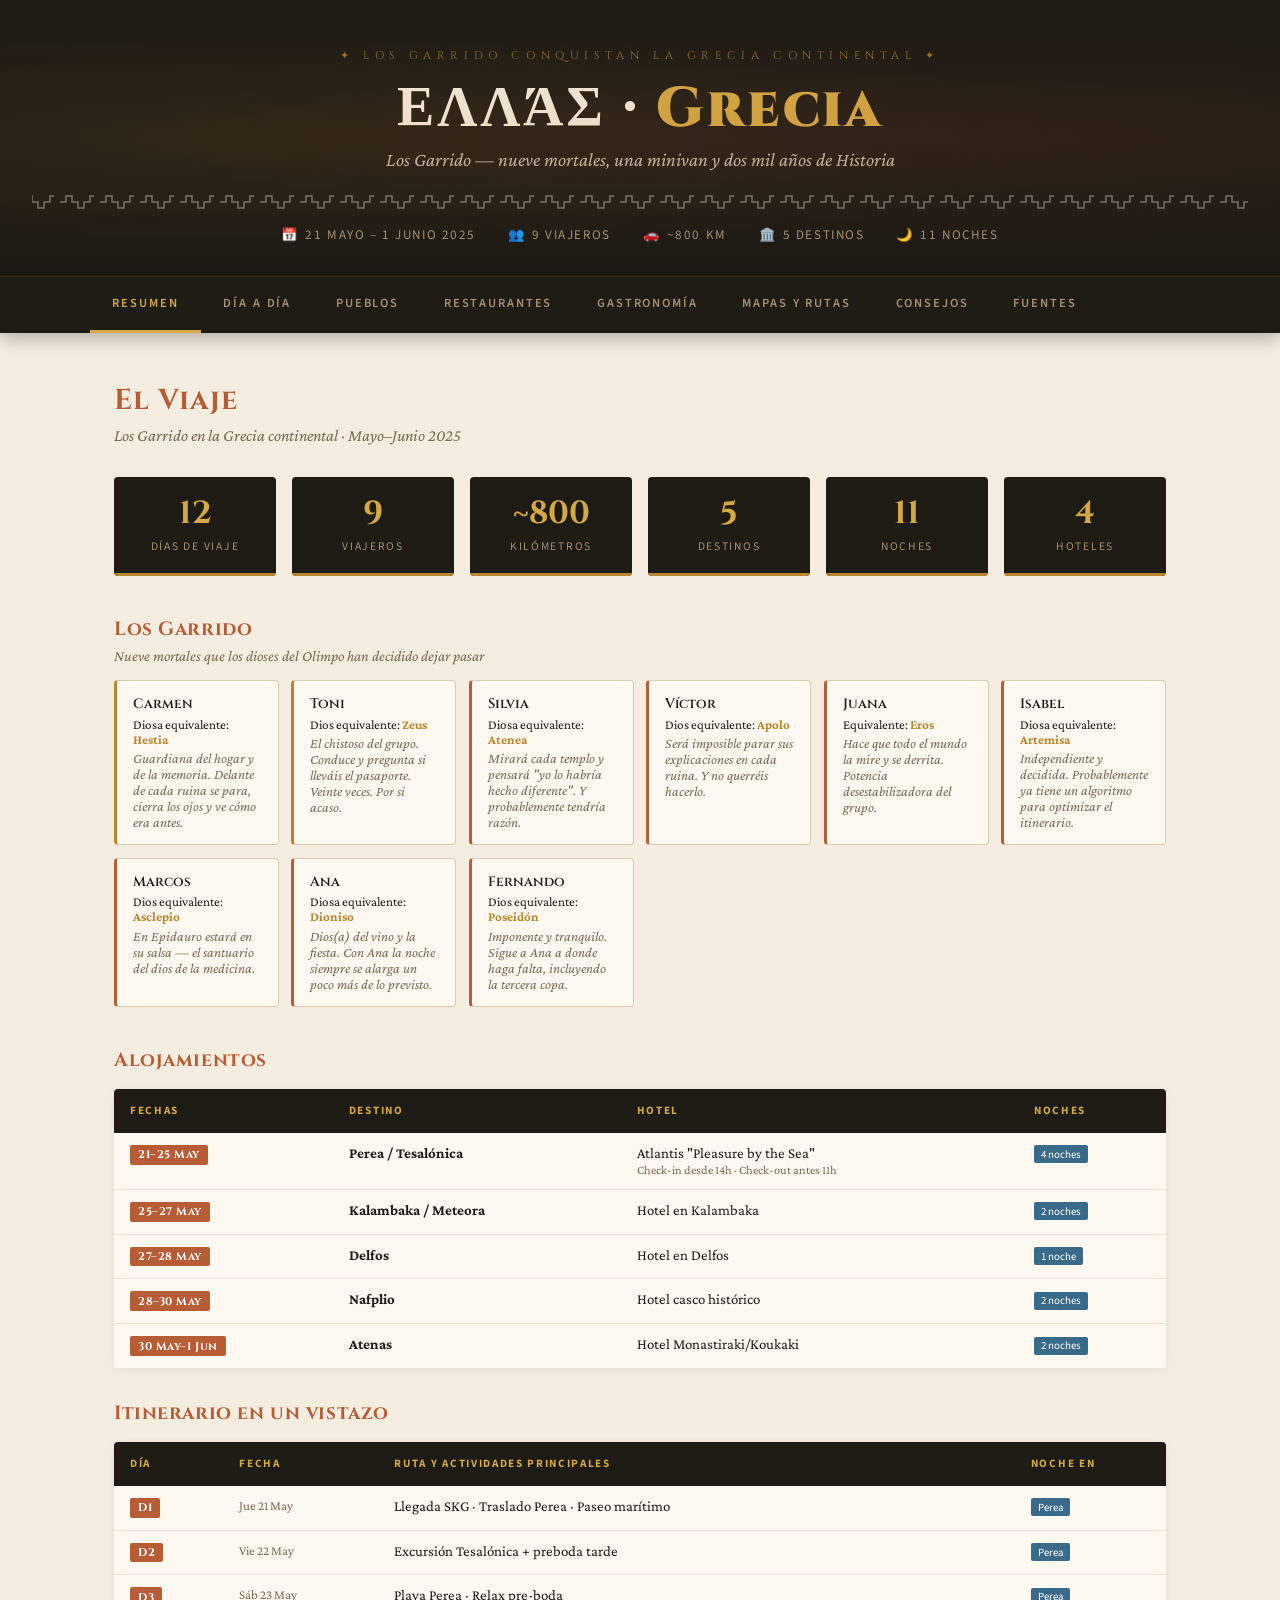
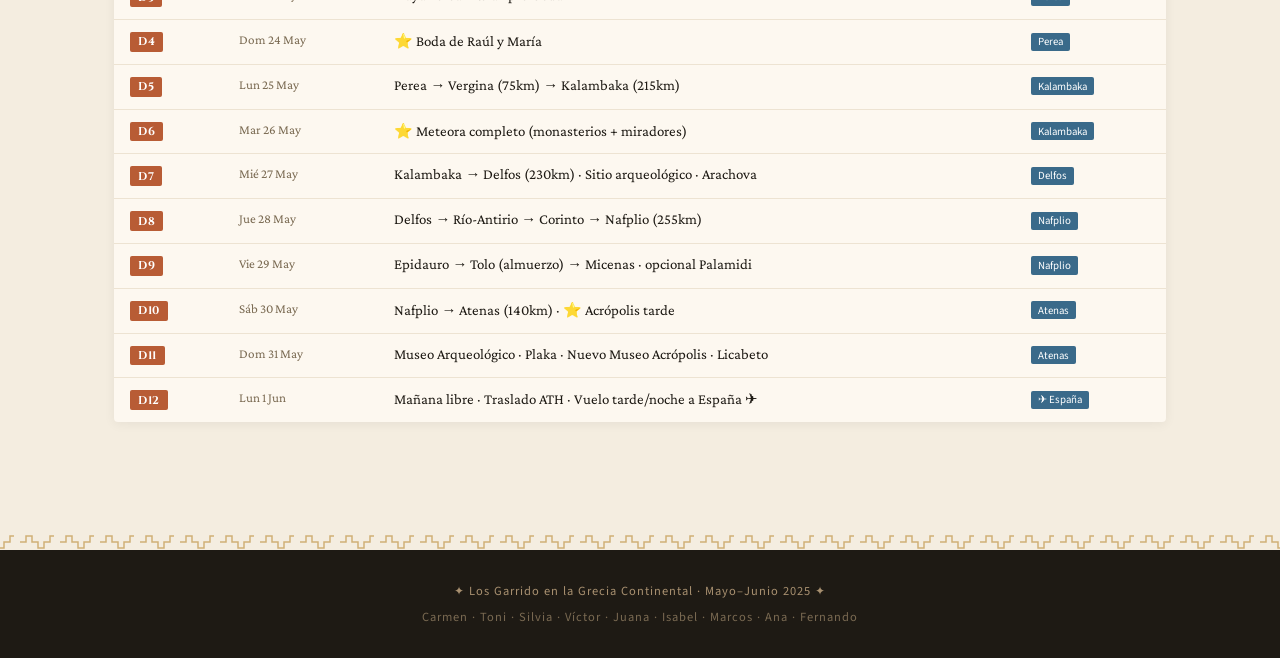
==== 2026GreciaGarris/index.html @ efad347a "Add files via upload" ====
<!DOCTYPE html>
<html lang="es">
<head>
<meta charset="UTF-8">
<meta name="viewport" content="width=device-width, initial-scale=1.0">
<title>Los Garrido en Grecia · Mayo–Junio 2025</title>
<link href="https://fonts.googleapis.com/css2?family=Cinzel:wght@400;600;700;900&family=Crimson+Pro:ital,wght@0,300;0,400;0,600;1,300;1,400&family=Source+Sans+3:wght@300;400;600&display=swap" rel="stylesheet">
<style>
:root{--ink:#1e1a14;--cream:#f4ede0;--cream2:#ede3d2;--parchment:#d9cab0;--terracotta:#b85c35;--terracotta2:#d4724a;--gold:#b8862e;--gold2:#d4a843;--stone:#7a6a52;--stone2:#a89070;--olive:#4a5e30;--olive2:#6a7e4a;--sky:#3a6a8a;--sky2:#5a8aaa;--white:#fdf8f0}
*,*::before,*::after{box-sizing:border-box;margin:0;padding:0}
html{scroll-behavior:smooth}
body{font-family:'Crimson Pro',Georgia,serif;background:var(--cream);color:var(--ink);min-height:100vh;overflow-x:hidden}
.meander{height:16px;background-image:url("data:image/svg+xml,%3Csvg xmlns='http://www.w3.org/2000/svg' width='40' height='16'%3E%3Cpath d='M0,8 h6 v-6 h6 v6 h6 v6 h6 v-6 h6 v-6 h4' fill='none' stroke='%23b8862e' stroke-width='1.5'/%3E%3C/svg%3E");background-repeat:repeat-x;background-position:center;opacity:.6}
.meander-dark{background-image:url("data:image/svg+xml,%3Csvg xmlns='http://www.w3.org/2000/svg' width='40' height='16'%3E%3Cpath d='M0,8 h6 v-6 h6 v6 h6 v6 h6 v-6 h6 v-6 h4' fill='none' stroke='%23f4ede0' stroke-width='1.5'/%3E%3C/svg%3E");opacity:.4}
header{background:var(--ink);color:var(--cream);text-align:center;padding:3rem 2rem 2rem;position:relative;overflow:hidden}
header::before{content:'';position:absolute;inset:0;background:radial-gradient(ellipse at 20% 50%,rgba(184,134,46,.12) 0%,transparent 60%),radial-gradient(ellipse at 80% 50%,rgba(184,92,53,.10) 0%,transparent 60%);pointer-events:none}
.header-ornament{font-family:'Cinzel',serif;font-size:.7rem;letter-spacing:.5em;color:var(--gold);opacity:.8;margin-bottom:1rem;text-transform:uppercase}
header h1{font-family:'Cinzel',serif;font-size:clamp(2rem,5vw,3.5rem);font-weight:900;letter-spacing:.05em;color:var(--cream);line-height:1.1;margin-bottom:.5rem}
header h1 span{color:var(--gold2)}
.header-sub{font-family:'Crimson Pro',serif;font-style:italic;font-size:1.2rem;color:var(--parchment);opacity:.85;margin-bottom:1.5rem}
.header-meta{display:flex;justify-content:center;gap:2rem;flex-wrap:wrap;font-family:'Source Sans 3',sans-serif;font-size:.82rem;letter-spacing:.12em;text-transform:uppercase;color:var(--stone2)}
.header-meta span{display:flex;align-items:center;gap:.4rem}
.header-meta i{color:var(--gold);font-style:normal}
nav{background:var(--ink);border-top:1px solid rgba(184,134,46,.2);position:sticky;top:0;z-index:100;box-shadow:0 4px 20px rgba(0,0,0,.3)}
.nav-inner{display:flex;overflow-x:auto;scrollbar-width:none;max-width:1100px;margin:0 auto}
.nav-inner::-webkit-scrollbar{display:none}
.tab-btn{background:none;border:none;color:var(--stone2);font-family:'Source Sans 3',sans-serif;font-size:.78rem;font-weight:600;letter-spacing:.15em;text-transform:uppercase;padding:1.1rem 1.4rem;cursor:pointer;white-space:nowrap;border-bottom:3px solid transparent;transition:all .25s}
.tab-btn:hover{color:var(--cream)}
.tab-btn.active{color:var(--gold2);border-bottom-color:var(--gold2)}
main{max-width:1100px;margin:0 auto;padding:2.5rem 1.5rem 4rem}
.tab-pane{display:none}
.tab-pane.active{display:block}
.section-title{font-family:'Cinzel',serif;font-size:1.8rem;font-weight:700;color:var(--terracotta);margin-bottom:.4rem;letter-spacing:.03em}
.section-subtitle{font-family:'Crimson Pro',serif;font-style:italic;color:var(--stone);font-size:1.05rem;margin-bottom:2rem}
.kpi-grid{display:grid;grid-template-columns:repeat(auto-fit,minmax(130px,1fr));gap:1rem;margin-bottom:2.5rem}
.kpi-card{background:var(--ink);color:var(--cream);border-radius:4px;padding:1.3rem 1rem;text-align:center;position:relative;overflow:hidden}
.kpi-card::after{content:'';position:absolute;bottom:0;left:0;right:0;height:3px;background:var(--gold)}
.kpi-num{font-family:'Cinzel',serif;font-size:2rem;font-weight:700;color:var(--gold2);display:block;line-height:1;margin-bottom:.4rem}
.kpi-label{font-family:'Source Sans 3',sans-serif;font-size:.72rem;letter-spacing:.15em;text-transform:uppercase;color:var(--stone2)}
.viajeros-grid{display:grid;grid-template-columns:repeat(auto-fill,minmax(150px,1fr));gap:.8rem;margin-bottom:2.5rem}
.viajero-card{background:var(--white);border:1px solid var(--parchment);border-radius:4px;padding:.9rem 1rem;border-left:3px solid var(--terracotta)}
.viajero-name{font-family:'Cinzel',serif;font-size:.85rem;font-weight:600;color:var(--ink);margin-bottom:.2rem}
.viajero-role{font-family:'Crimson Pro',serif;font-style:italic;font-size:.88rem;color:var(--stone)}
.itin-table{width:100%;border-collapse:collapse;font-size:.93rem;margin-bottom:2rem;background:var(--white);border-radius:4px;overflow:hidden;box-shadow:0 2px 12px rgba(0,0,0,.06)}
.itin-table th{background:var(--ink);color:var(--gold2);font-family:'Source Sans 3',sans-serif;font-size:.7rem;letter-spacing:.15em;text-transform:uppercase;padding:.9rem 1rem;text-align:left}
.itin-table td{padding:.75rem 1rem;border-bottom:1px solid var(--cream2);vertical-align:top}
.itin-table tr:last-child td{border-bottom:none}
.itin-table tr:hover td{background:var(--cream)}
.day-badge{display:inline-block;background:var(--terracotta);color:white;font-family:'Cinzel',serif;font-size:.7rem;font-weight:700;padding:.15rem .5rem;border-radius:2px;letter-spacing:.05em}
.night-badge{display:inline-block;background:var(--sky);color:white;font-family:'Source Sans 3',sans-serif;font-size:.68rem;padding:.1rem .45rem;border-radius:2px}
.day-accordion{border:1px solid var(--parchment);border-radius:4px;margin-bottom:.8rem;overflow:hidden;background:var(--white);box-shadow:0 1px 6px rgba(0,0,0,.05);transition:box-shadow .2s}
.day-accordion:hover{box-shadow:0 3px 14px rgba(0,0,0,.1)}
.day-header{display:flex;align-items:center;gap:1rem;padding:1rem 1.2rem;cursor:pointer;user-select:none;border-left:4px solid var(--terracotta);transition:background .2s}
.day-header:hover,.day-accordion.open .day-header{background:var(--cream)}
.day-num{font-family:'Cinzel',serif;font-size:.75rem;font-weight:700;color:white;background:var(--terracotta);padding:.25rem .6rem;border-radius:2px;min-width:45px;text-align:center;flex-shrink:0}
.day-date{font-family:'Source Sans 3',sans-serif;font-size:.75rem;color:var(--stone);letter-spacing:.1em;text-transform:uppercase;min-width:120px;flex-shrink:0}
.day-summary{font-family:'Crimson Pro',serif;font-size:1rem;color:var(--ink);flex:1}
.day-summary strong{color:var(--terracotta)}
.day-chevron{width:18px;height:18px;flex-shrink:0;color:var(--stone2);transition:transform .3s;font-style:normal}
.day-accordion.open .day-chevron{transform:rotate(180deg)}
.day-body{display:none;padding:1.2rem 1.5rem 1.5rem;border-top:1px solid var(--cream2)}
.day-accordion.open .day-body{display:block}
.day-body h4{font-family:'Cinzel',serif;font-size:.78rem;font-weight:600;letter-spacing:.15em;text-transform:uppercase;color:var(--gold);margin:1.2rem 0 .5rem}
.day-body h4:first-child{margin-top:0}
.day-body p{font-size:.97rem;line-height:1.65;color:var(--ink);margin-bottom:.5rem}
.day-body ul{list-style:none;padding:0}
.day-body ul li{font-size:.95rem;line-height:1.6;padding:.2rem 0 .2rem 1.2rem;position:relative;color:var(--ink)}
.day-body ul li::before{content:'◆';position:absolute;left:0;color:var(--terracotta);font-size:.5rem;top:.5rem}
.alojamiento-pill{display:inline-flex;align-items:center;gap:.4rem;background:var(--sky);color:white;font-family:'Source Sans 3',sans-serif;font-size:.78rem;padding:.3rem .8rem;border-radius:20px;margin-top:.8rem}
.cena-pill{display:inline-flex;align-items:center;gap:.4rem;background:var(--olive);color:white;font-family:'Source Sans 3',sans-serif;font-size:.78rem;padding:.3rem .8rem;border-radius:20px;margin-top:.5rem;margin-left:.4rem}
.tip-box{background:rgba(184,134,46,.08);border-left:3px solid var(--gold);padding:.7rem 1rem;margin-top:.8rem;border-radius:0 4px 4px 0;font-size:.9rem;font-style:italic;color:var(--stone)}
.town-nav{display:flex;flex-wrap:wrap;gap:.5rem;margin-bottom:2rem}
.town-btn{background:var(--white);border:1px solid var(--parchment);border-radius:3px;padding:.5rem 1rem;font-family:'Source Sans 3',sans-serif;font-size:.78rem;font-weight:600;letter-spacing:.1em;text-transform:uppercase;cursor:pointer;color:var(--stone);transition:all .2s}
.town-btn:hover,.town-btn.active{background:var(--terracotta);border-color:var(--terracotta);color:white}
.town-pane{display:none}
.town-pane.active{display:block}
.town-header{display:grid;grid-template-columns:1fr auto;gap:1.5rem;align-items:start;margin-bottom:1.5rem;padding-bottom:1.5rem;border-bottom:1px solid var(--parchment)}
.town-title-group h2{font-family:'Cinzel',serif;font-size:1.6rem;font-weight:700;color:var(--terracotta);margin-bottom:.3rem}
.town-title-group p{font-family:'Crimson Pro',serif;font-style:italic;color:var(--stone);font-size:1rem}
.town-meta{text-align:right;font-family:'Source Sans 3',sans-serif;font-size:.78rem;color:var(--stone);letter-spacing:.05em}
.town-meta strong{color:var(--ink);display:block;margin-bottom:.2rem}
.town-grid{display:grid;grid-template-columns:1fr 1fr;gap:1.5rem}
@media(max-width:640px){.town-grid{grid-template-columns:1fr}.town-header{grid-template-columns:1fr}.town-meta{text-align:left}.day-date{min-width:auto}}
.town-block h3{font-family:'Cinzel',serif;font-size:.8rem;font-weight:600;letter-spacing:.15em;text-transform:uppercase;color:var(--gold);margin-bottom:.7rem;padding-bottom:.4rem;border-bottom:1px solid var(--parchment)}
.town-block p{font-size:.95rem;line-height:1.65;color:var(--ink);margin-bottom:.5rem}
.town-block ul{list-style:none;padding:0}
.town-block ul li{font-size:.93rem;line-height:1.6;padding:.25rem 0 .25rem 1.3rem;position:relative;color:var(--ink)}
.town-block ul li::before{content:'→';position:absolute;left:0;color:var(--terracotta);font-size:.8rem}
.juana-note{background:rgba(90,107,58,.08);border:1px solid rgba(90,107,58,.25);border-radius:4px;padding:.7rem 1rem;font-size:.88rem;color:var(--olive);margin-top:1rem;font-family:'Source Sans 3',sans-serif}
.city-resto{margin-bottom:2.5rem}
.city-resto-title{background:var(--ink);color:var(--gold2);padding:.8rem 1.2rem;border-radius:4px 4px 0 0;font-family:'Cinzel',serif;font-size:.95rem;font-weight:700;letter-spacing:.05em}
.resto-cards{display:grid;grid-template-columns:repeat(auto-fill,minmax(270px,1fr));gap:1px;background:var(--parchment);border:1px solid var(--parchment);border-top:none;border-radius:0 0 4px 4px;overflow:hidden}
.resto-card{background:var(--white);padding:1rem 1.1rem}
.resto-name{font-family:'Cinzel',serif;font-size:.95rem;font-weight:600;color:var(--terracotta);margin-bottom:.3rem}
.resto-meta{display:flex;flex-wrap:wrap;gap:.4rem;margin-bottom:.5rem}
.tag{font-family:'Source Sans 3',sans-serif;font-size:.68rem;letter-spacing:.08em;text-transform:uppercase;padding:.15rem .5rem;border-radius:2px}
.tag-type{background:var(--cream2);color:var(--stone)}
.tag-price-1{background:#e8f4e8;color:#3a6a3a}
.tag-price-2{background:#fff3e0;color:#8a5a20}
.tag-price-3{background:#fce8e0;color:#8a3a20}
.tag-price-4{background:#f0e0f0;color:#6a2a8a}
.tag-reservar{background:var(--terracotta);color:white}
.tag-dia{background:var(--sky);color:white}
.resto-desc{font-size:.88rem;line-height:1.55;color:var(--stone)}
.gastro-city{margin-bottom:2.5rem;background:var(--white);border-radius:4px;overflow:hidden;box-shadow:0 1px 8px rgba(0,0,0,.06)}
.gastro-city-header{background:var(--terracotta);color:white;padding:.8rem 1.2rem;font-family:'Cinzel',serif;font-size:.95rem;font-weight:700;letter-spacing:.05em}
.gastro-grid{display:grid;grid-template-columns:repeat(auto-fill,minmax(190px,1fr));gap:1px;background:var(--parchment)}
.gastro-item{background:var(--white);padding:1rem 1.1rem}
.gastro-item-name{font-family:'Crimson Pro',serif;font-weight:600;font-size:1rem;color:var(--ink);margin-bottom:.2rem}
.gastro-item-cat{font-family:'Source Sans 3',sans-serif;font-size:.68rem;letter-spacing:.1em;text-transform:uppercase;color:var(--gold);margin-bottom:.4rem}
.gastro-item p{font-size:.85rem;line-height:1.5;color:var(--stone)}
.gastro-general{background:var(--ink);color:var(--cream);border-radius:4px;padding:1.5rem;margin-bottom:2rem}
.gastro-general h3{font-family:'Cinzel',serif;font-size:1rem;color:var(--gold2);margin-bottom:1rem;letter-spacing:.05em}
.gastro-general-grid{display:grid;grid-template-columns:repeat(auto-fill,minmax(170px,1fr));gap:1rem}
.gastro-gen-item{font-size:.9rem;line-height:1.5}
.gastro-gen-item strong{color:var(--gold2);display:block;margin-bottom:.2rem;font-family:'Cinzel',serif;font-size:.78rem;letter-spacing:.08em}
.dist-table{width:100%;border-collapse:collapse;font-size:.88rem;background:var(--white);border-radius:4px;overflow:hidden;box-shadow:0 1px 6px rgba(0,0,0,.05);margin-bottom:1.5rem}
.dist-table th{background:var(--ink);color:var(--gold2);font-family:'Source Sans 3',sans-serif;font-size:.68rem;letter-spacing:.12em;text-transform:uppercase;padding:.7rem 1rem;text-align:left}
.dist-table td{padding:.6rem 1rem;border-bottom:1px solid var(--cream2)}
.dist-table tr:last-child td{border-bottom:none}
.dist-table tr:hover td{background:var(--cream)}
.dist-km{font-family:'Cinzel',serif;color:var(--terracotta);font-weight:600}
.consejo-section{margin-bottom:1.2rem}
.consejo-header{display:flex;align-items:center;gap:1rem;background:var(--ink);color:var(--cream);padding:.9rem 1.2rem;border-radius:4px;cursor:pointer;user-select:none}
.consejo-header.open{border-radius:4px 4px 0 0}
.consejo-emoji{font-size:1.3rem}
.consejo-header h3{font-family:'Cinzel',serif;font-size:.92rem;font-weight:700;letter-spacing:.05em;flex:1}
.consejo-chevron{color:var(--gold2);transition:transform .3s;font-size:1rem;font-style:normal}
.consejo-header.open .consejo-chevron{transform:rotate(180deg)}
.consejo-body{display:none;background:var(--white);border:1px solid var(--parchment);border-top:none;border-radius:0 0 4px 4px;padding:1.2rem 1.4rem}
.consejo-body.open{display:block}
.consejo-body ul{list-style:none;padding:0}
.consejo-body ul li{font-size:.93rem;line-height:1.65;padding:.3rem 0 .3rem 1.3rem;position:relative;color:var(--ink);border-bottom:1px solid var(--cream2)}
.consejo-body ul li:last-child{border-bottom:none}
.consejo-body ul li::before{content:'◆';position:absolute;left:0;color:var(--gold);font-size:.5rem;top:.6rem}
.consejo-body ul li strong{color:var(--terracotta)}
.fuentes-list{list-style:none;padding:0}
.fuentes-list li{padding:.8rem 0;border-bottom:1px solid var(--parchment);font-size:.93rem;line-height:1.6;color:var(--ink)}
.fuentes-list li:last-child{border-bottom:none}
.fuentes-list a{color:var(--sky);text-decoration:none}
.fuentes-list a:hover{text-decoration:underline}
.fuentes-list strong{color:var(--terracotta);font-family:'Cinzel',serif;font-size:.78rem;letter-spacing:.08em;display:block;margin-bottom:.2rem}
footer{background:var(--ink);color:var(--stone2);text-align:center;padding:2rem;font-family:'Source Sans 3',sans-serif;font-size:.78rem;letter-spacing:.08em}
footer span{color:var(--gold)}
hr.divider{border:none;border-top:1px solid var(--parchment);margin:2rem 0}
.map-svg-container{background:var(--white);border:1px solid var(--parchment);border-radius:4px;padding:1.5rem;margin-bottom:1.5rem;overflow-x:auto}
</style>
</head>
<body>
<header>
  <p class="header-ornament">✦ Los Garrido conquistan la Grecia Continental ✦</p>
  <h1>ΕΛΛΆΣ · <span>Grecia</span></h1>
  <p class="header-sub">Los Garrido — nueve mortales, una minivan y dos mil años de Historia</p>
  <div class="meander meander-dark" style="margin-bottom:1rem"></div>
  <div class="header-meta">
    <span><i>📅</i> 21 Mayo – 1 Junio 2025</span>
    <span><i>👥</i> 9 viajeros</span>
    <span><i>🚗</i> ~800 km</span>
    <span><i>🏛️</i> 5 destinos</span>
    <span><i>🌙</i> 11 noches</span>
  </div>
</header>
<nav>
  <div class="nav-inner">
    <button class="tab-btn active" onclick="showTab('resumen')">Resumen</button>
    <button class="tab-btn" onclick="showTab('diadia')">Día a Día</button>
    <button class="tab-btn" onclick="showTab('pueblos')">Pueblos</button>
    <button class="tab-btn" onclick="showTab('comida')">Restaurantes</button>
    <button class="tab-btn" onclick="showTab('gastronomia')">Gastronomía</button>
    <button class="tab-btn" onclick="showTab('mapas')">Mapas y Rutas</button>
    <button class="tab-btn" onclick="showTab('consejos')">Consejos</button>
    <button class="tab-btn" onclick="showTab('fuentes')">Fuentes</button>
  </div>
</nav>
<main>

<!-- RESUMEN -->
<div id="tab-resumen" class="tab-pane active">
  <div class="section-title" style="margin-top:.5rem">El Viaje</div>
  <p class="section-subtitle">Los Garrido en la Grecia continental · Mayo–Junio 2025</p>
  <div class="kpi-grid">
    <div class="kpi-card"><span class="kpi-num">12</span><span class="kpi-label">Días de viaje</span></div>
    <div class="kpi-card"><span class="kpi-num">9</span><span class="kpi-label">Viajeros</span></div>
    <div class="kpi-card"><span class="kpi-num">~800</span><span class="kpi-label">Kilómetros</span></div>
    <div class="kpi-card"><span class="kpi-num">5</span><span class="kpi-label">Destinos</span></div>
    <div class="kpi-card"><span class="kpi-num">11</span><span class="kpi-label">Noches</span></div>
    <div class="kpi-card"><span class="kpi-num">4</span><span class="kpi-label">Hoteles</span></div>
  </div>
  <div class="section-title" style="font-size:1.2rem;margin-bottom:0.3rem">Los Garrido</div>
  <p style="font-family:'Crimson Pro',serif;font-style:italic;color:var(--stone);font-size:.95rem;margin-bottom:1rem">Nueve mortales que los dioses del Olimpo han decidido dejar pasar</p>
  <div class="viajeros-grid">
    <div class="viajero-card" style="border-left-color:var(--gold)">
      <div class="viajero-name">Carmen</div>
      <div class="viajero-role" style="font-style:normal;color:var(--ink);font-size:.82rem;margin-bottom:.2rem">Diosa equivalente: <strong style="color:var(--gold)">Hestia</strong></div>
      <div class="viajero-role">Guardiana del hogar y de la memoria. Delante de cada ruina se para, cierra los ojos y ve cómo era antes.</div>
    </div>
    <div class="viajero-card" style="border-left-color:var(--gold)">
      <div class="viajero-name">Toni</div>
      <div class="viajero-role" style="font-style:normal;color:var(--ink);font-size:.82rem;margin-bottom:.2rem">Dios equivalente: <strong style="color:var(--gold)">Zeus</strong></div>
      <div class="viajero-role">El chistoso del grupo. Conduce y pregunta si lleváis el pasaporte. Veinte veces. Por si acaso.</div>
    </div>
    <div class="viajero-card">
      <div class="viajero-name">Silvia</div>
      <div class="viajero-role" style="font-style:normal;color:var(--ink);font-size:.82rem;margin-bottom:.2rem">Diosa equivalente: <strong style="color:var(--gold)">Atenea</strong></div>
      <div class="viajero-role">Mirará cada templo y pensará "yo lo habría hecho diferente". Y probablemente tendría razón.</div>
    </div>
    <div class="viajero-card">
      <div class="viajero-name">Víctor</div>
      <div class="viajero-role" style="font-style:normal;color:var(--ink);font-size:.82rem;margin-bottom:.2rem">Dios equivalente: <strong style="color:var(--gold)">Apolo</strong></div>
      <div class="viajero-role">Será imposible parar sus explicaciones en cada ruina. Y no querréis hacerlo.</div>
    </div>
    <div class="viajero-card" style="border-left-color:var(--terracotta)">
      <div class="viajero-name">Juana</div>
      <div class="viajero-role" style="font-style:normal;color:var(--ink);font-size:.82rem;margin-bottom:.2rem">Equivalente: <strong style="color:var(--gold)">Eros</strong></div>
      <div class="viajero-role">Hace que todo el mundo la mire y se derrita. Potencia desestabilizadora del grupo.</div>
    </div>
    <div class="viajero-card">
      <div class="viajero-name">Isabel</div>
      <div class="viajero-role" style="font-style:normal;color:var(--ink);font-size:.82rem;margin-bottom:.2rem">Diosa equivalente: <strong style="color:var(--gold)">Artemisa</strong></div>
      <div class="viajero-role">Independiente y decidida. Probablemente ya tiene un algoritmo para optimizar el itinerario.</div>
    </div>
    <div class="viajero-card">
      <div class="viajero-name">Marcos</div>
      <div class="viajero-role" style="font-style:normal;color:var(--ink);font-size:.82rem;margin-bottom:.2rem">Dios equivalente: <strong style="color:var(--gold)">Asclepio</strong></div>
      <div class="viajero-role">En Epidauro estará en su salsa — el santuario del dios de la medicina.</div>
    </div>
    <div class="viajero-card">
      <div class="viajero-name">Ana</div>
      <div class="viajero-role" style="font-style:normal;color:var(--ink);font-size:.82rem;margin-bottom:.2rem">Diosa equivalente: <strong style="color:var(--gold)">Dioniso</strong></div>
      <div class="viajero-role">Dios(a) del vino y la fiesta. Con Ana la noche siempre se alarga un poco más de lo previsto.</div>
    </div>
    <div class="viajero-card">
      <div class="viajero-name">Fernando</div>
      <div class="viajero-role" style="font-style:normal;color:var(--ink);font-size:.82rem;margin-bottom:.2rem">Dios equivalente: <strong style="color:var(--gold)">Poseidón</strong></div>
      <div class="viajero-role">Imponente y tranquilo. Sigue a Ana a donde haga falta, incluyendo la tercera copa.</div>
    </div>
  </div>
  <div class="section-title" style="font-size:1.2rem;margin-bottom:1rem">Alojamientos</div>
  <table class="itin-table" style="margin-bottom:2rem">
    <thead><tr><th>Fechas</th><th>Destino</th><th>Hotel</th><th>Noches</th></tr></thead>
    <tbody>
      <tr><td><span class="day-badge">21–25 May</span></td><td><strong>Perea / Tesalónica</strong></td><td>Atlantis "Pleasure by the Sea"<br><small style="color:var(--stone)">Check-in desde 14h · Check-out antes 11h</small></td><td><span class="night-badge">4 noches</span></td></tr>
      <tr><td><span class="day-badge">25–27 May</span></td><td><strong>Kalambaka / Meteora</strong></td><td>Hotel en Kalambaka</td><td><span class="night-badge">2 noches</span></td></tr>
      <tr><td><span class="day-badge">27–28 May</span></td><td><strong>Delfos</strong></td><td>Hotel en Delfos</td><td><span class="night-badge">1 noche</span></td></tr>
      <tr><td><span class="day-badge">28–30 May</span></td><td><strong>Nafplio</strong></td><td>Hotel casco histórico</td><td><span class="night-badge">2 noches</span></td></tr>
      <tr><td><span class="day-badge">30 May–1 Jun</span></td><td><strong>Atenas</strong></td><td>Hotel Monastiraki/Koukaki</td><td><span class="night-badge">2 noches</span></td></tr>
    </tbody>
  </table>
  <div class="section-title" style="font-size:1.2rem;margin-bottom:1rem">Itinerario en un vistazo</div>
  <table class="itin-table">
    <thead><tr><th>Día</th><th>Fecha</th><th>Ruta y actividades principales</th><th>Noche en</th></tr></thead>
    <tbody>
      <tr><td><span class="day-badge">D1</span></td><td style="white-space:nowrap;color:var(--stone);font-size:.82rem">Jue 21 May</td><td>Llegada SKG · Traslado Perea · Paseo marítimo</td><td><span class="night-badge">Perea</span></td></tr>
      <tr><td><span class="day-badge">D2</span></td><td style="white-space:nowrap;color:var(--stone);font-size:.82rem">Vie 22 May</td><td>Excursión Tesalónica + preboda tarde</td><td><span class="night-badge">Perea</span></td></tr>
      <tr><td><span class="day-badge">D3</span></td><td style="white-space:nowrap;color:var(--stone);font-size:.82rem">Sáb 23 May</td><td>Playa Perea · Relax pre-boda</td><td><span class="night-badge">Perea</span></td></tr>
      <tr><td><span class="day-badge">D4</span></td><td style="white-space:nowrap;color:var(--stone);font-size:.82rem">Dom 24 May</td><td>⭐ Boda de Raúl y María</td><td><span class="night-badge">Perea</span></td></tr>
      <tr><td><span class="day-badge">D5</span></td><td style="white-space:nowrap;color:var(--stone);font-size:.82rem">Lun 25 May</td><td>Perea → Vergina (75km) → Kalambaka (215km)</td><td><span class="night-badge">Kalambaka</span></td></tr>
      <tr><td><span class="day-badge">D6</span></td><td style="white-space:nowrap;color:var(--stone);font-size:.82rem">Mar 26 May</td><td>⭐ Meteora completo (monasterios + miradores)</td><td><span class="night-badge">Kalambaka</span></td></tr>
      <tr><td><span class="day-badge">D7</span></td><td style="white-space:nowrap;color:var(--stone);font-size:.82rem">Mié 27 May</td><td>Kalambaka → Delfos (230km) · Sitio arqueológico · Arachova</td><td><span class="night-badge">Delfos</span></td></tr>
      <tr><td><span class="day-badge">D8</span></td><td style="white-space:nowrap;color:var(--stone);font-size:.82rem">Jue 28 May</td><td>Delfos → Río-Antirio → Corinto → Nafplio (255km)</td><td><span class="night-badge">Nafplio</span></td></tr>
      <tr><td><span class="day-badge">D9</span></td><td style="white-space:nowrap;color:var(--stone);font-size:.82rem">Vie 29 May</td><td>Epidauro → Tolo (almuerzo) → Micenas · opcional Palamidi</td><td><span class="night-badge">Nafplio</span></td></tr>
      <tr><td><span class="day-badge">D10</span></td><td style="white-space:nowrap;color:var(--stone);font-size:.82rem">Sáb 30 May</td><td>Nafplio → Atenas (140km) · ⭐ Acrópolis tarde</td><td><span class="night-badge">Atenas</span></td></tr>
      <tr><td><span class="day-badge">D11</span></td><td style="white-space:nowrap;color:var(--stone);font-size:.82rem">Dom 31 May</td><td>Museo Arqueológico · Plaka · Nuevo Museo Acrópolis · Licabeto</td><td><span class="night-badge">Atenas</span></td></tr>
      <tr><td><span class="day-badge">D12</span></td><td style="white-space:nowrap;color:var(--stone);font-size:.82rem">Lun 1 Jun</td><td>Mañana libre · Traslado ATH · Vuelo tarde/noche a España ✈</td><td><span class="night-badge">✈ España</span></td></tr>
    </tbody>
  </table>
</div>

<!-- DIA A DIA -->
<div id="tab-diadia" class="tab-pane">
  <div class="section-title" style="margin-top:.5rem">Itinerario Día a Día</div>
  <p class="section-subtitle">Haz clic en cada día para expandir el detalle completo</p>

  <!-- D1 -->
  <div class="day-accordion" id="day1">
    <div class="day-header" onclick="toggleDay('day1')">
      <span class="day-num">D1</span>
      <span class="day-date">Jue 21 May</span>
      <span class="day-summary"><strong>Llegada a Perea</strong> · Aeropuerto SKG → Hotel · Paseo marítimo</span>
      <i class="day-chevron">▼</i>
    </div>
    <div class="day-body">
      <h4>Llegada y traslado</h4>
      <p>Llegada al aeropuerto Makedonia (SKG) de Tesalónica. Recogida del vehículo de alquiler (minivan 9 plazas). Traslado a Perea, a tan solo 12 km del aeropuerto (~20 minutos). Check-in en el <strong>Atlantis "Pleasure by the Sea"</strong> desde las 14h.</p>
      <h4>Tarde</h4>
      <ul>
        <li>Instalación en el hotel y primer contacto con la brisa del Golfo Termaico</li>
        <li>Paseo por el paseo marítimo de Perea (amplio, plano, perfecto para Juana)</li>
        <li>Primera exposición al ambiente griego: cafeterías, heladerías locales</li>
      </ul>
      <h4>Cena</h4>
      <p>Cena tranquila en <strong>Lithos Fish Tavern</strong>, frente al mar. Pescado fresco, pulpo a la brasa y primeras tzatzikis de la familia.</p>
      <span class="alojamiento-pill">🏨 Atlantis "Pleasure by the Sea" · Perea</span>
      <span class="cena-pill">🍽 Lithos Fish Tavern</span>
      <div class="tip-box">Juana necesita descansar tras el viaje en avión. Cena temprana (20h) y noche tranquila para todos.</div>
    </div>
  </div>

  <!-- D2 -->
  <div class="day-accordion" id="day2">
    <div class="day-header" onclick="toggleDay('day2')">
      <span class="day-num">D2</span>
      <span class="day-date">Vie 22 May</span>
      <span class="day-summary"><strong>Tesalónica</strong> · Excursión a la segunda ciudad de Grecia + preboda</span>
      <i class="day-chevron">▼</i>
    </div>
    <div class="day-body">
      <h4>Mañana — Tesalónica</h4>
      <ul>
        <li><strong>Torre Blanca (Leukos Pyrgos):</strong> Símbolo de la ciudad, junto al paseo marítimo. Vista al golfo. Entrada ~4€.</li>
        <li><strong>Rotonda de Galerio:</strong> Monumento romano del s. IV convertido en iglesia, declarado Patrimonio UNESCO.</li>
        <li><strong>Arco de Galerio (Kamara):</strong> Impresionante arco triunfal romano del 298 d.C.</li>
        <li><strong>Barrio Ano Poli:</strong> El casco antiguo otomano en la colina, con calles adoquinadas y casas de madera.</li>
      </ul>
      <h4>Mercados y almuerzo</h4>
      <ul>
        <li><strong>Mercado Modiano:</strong> Mercado cubierto histórico (1922) con carnicerías, pescaderías y puestos de especias. Ideal para comprar productos locales.</li>
        <li><strong>Mercado Kapani (Vlali):</strong> Adyacente al Modiano, más auténtico y popular, con frutas, verduras y street food.</li>
        <li>Almuerzo en el mercado o en una taberna del barrio.</li>
      </ul>
      <h4>Tarde — Preboda</h4>
      <p>Tarde reservada para los eventos previos a la boda de Raúl y María. Descanso para Juana (siesta obligada) y arreglarse para el evento.</p>
      <span class="alojamiento-pill">🏨 Atlantis "Pleasure by the Sea" · Perea</span>
      <div class="tip-box">Para llegar a Tesalónica desde Perea: coche (20 min) o metro línea hasta el centro. Portabebés recomendado para el barrio Ano Poli (escaleras).</div>
    </div>
  </div>

  <!-- D3 -->
  <div class="day-accordion" id="day3">
    <div class="day-header" onclick="toggleDay('day3')">
      <span class="day-num">D3</span>
      <span class="day-date">Sáb 23 May</span>
      <span class="day-summary"><strong>Playa Perea</strong> · Día de relax pre-boda · Primera toma de contacto con el Mediterráneo</span>
      <i class="day-chevron">▼</i>
    </div>
    <div class="day-body">
      <h4>Día de playa y relax</h4>
      <p>Día libre en Perea. La playa local es arenosa y accesible, con aguas tranquilas del Golfo Termaico, perfectas para Juana. El agua en mayo ya está a ~20°C.</p>
      <ul>
        <li>Playa de Perea: arena oscura, aguas calmadas, hamacas y chiringuitos</li>
        <li>Paseo matinal por el paseo marítimo antes del calor</li>
        <li>Tarde: preparativos para la boda del día siguiente</li>
        <li>Brunch o almuerzo ligero en alguna cafetería del paseo</li>
      </ul>
      <h4>Cena ligera</h4>
      <p>Cena tranquila en la zona de Perea para conservar energías para la boda. Buena opción: <strong>Taverna I Gonia</strong> o algún restaurante del paseo marítimo.</p>
      <span class="alojamiento-pill">🏨 Atlantis "Pleasure by the Sea" · Perea</span>
      <div class="tip-box">Protector solar SPF50+ desde primera hora para Juana. El sol griego de mayo ya es fuerte incluso en la playa.</div>
    </div>
  </div>

  <!-- D4 -->
  <div class="day-accordion" id="day4">
    <div class="day-header" onclick="toggleDay('day4')">
      <span class="day-num">D4</span>
      <span class="day-date">Dom 24 May</span>
      <span class="day-summary">⭐ <strong>Boda de Raúl y María</strong> · El gran día de la familia</span>
      <i class="day-chevron">▼</i>
    </div>
    <div class="day-body">
      <h4>El gran día</h4>
      <p>Día centrado en la celebración de la boda de Raúl y María, el sobrino de Carmen y Ana, primo de Isabel y Silvia. La boda es por la tarde.</p>
      <h4>Organización con Juana</h4>
      <ul>
        <li>Mañana tranquila: desayuno en el hotel, preparativos sin prisa</li>
        <li>Siesta de Juana antes de la ceremonia (fundamental para que esté de buen humor)</li>
        <li>Turnos entre Silvia y Víctor para atender a Juana durante la celebración</li>
        <li>Llevar mochila con todo lo necesario: snacks, pañales, cambio de ropa, juguetes silenciosos</li>
        <li>Preparar un plan de salida temprana si Juana lo necesita</li>
      </ul>
      <span class="alojamiento-pill">🏨 Atlantis "Pleasure by the Sea" · Perea</span>
      <div class="tip-box">¡A disfrutar de la boda! Carmen y Toni, Ana y Fernando: este es el momento que ha traído a toda la familia a Grecia. El resto del viaje será la aventura.</div>
    </div>
  </div>

  <!-- D5 -->
  <div class="day-accordion" id="day5">
    <div class="day-header" onclick="toggleDay('day5')">
      <span class="day-num">D5</span>
      <span class="day-date">Lun 25 May</span>
      <span class="day-summary"><strong>Perea → Vergina → Kalambaka</strong> · 290 km · Tumbas reales macias + llegada a Meteora</span>
      <i class="day-chevron">▼</i>
    </div>
    <div class="day-body">
      <h4>Mañana — Check-out y Vergina</h4>
      <p>Check-out del Atlantis antes de las 11h. Ruta hacia Vergina (75 km, ~1 hora), antigua capital del reino de Macedonia.</p>
      <ul>
        <li><strong>Tumbas Reales de Aigai (Vergina):</strong> Museo subterráneo donde se encuentran las tumbas de Filipo II (padre de Alejandro Magno) y otros reyes macedonios. Uno de los sitios arqueológicos más impresionantes de Grecia. Entrada ~12€ adultos. UNESCO.</li>
        <li>Tiempo estimado de visita: 1,5–2 horas</li>
        <li>El museo está en un ambiente fresco (subterráneo), perfecto para el calor del mediodía</li>
      </ul>
      <h4>Tarde — Viaje a Kalambaka</h4>
      <p>Desde Vergina, continuar hacia Kalambaka (215 km, ~2h30). Llegada a media/última tarde. Check-in en hotel de Kalambaka.</p>
      <ul>
        <li>Primera vista de las rocas de Meteora al llegar — espectacular incluso desde el coche</li>
        <li>Paseo breve por el centro de Kalambaka</li>
      </ul>
      <h4>Cena</h4>
      <p>Cena en <strong>Taverna Gardenia</strong> (reservar con antelación). Cocina tradicional griega con vistas a las rocas.</p>
      <span class="alojamiento-pill">🏨 Hotel en Kalambaka</span>
      <span class="cena-pill">🍽 Taverna Gardenia (RESERVAR)</span>
      <div class="tip-box">Reservar mesa en Gardenia antes del viaje. Es pequeña y popular. Para Juana: el museo de Vergina tiene espacio para cochecito en la parte exterior.</div>
    </div>
  </div>

  <!-- D6 -->
  <div class="day-accordion" id="day6">
    <div class="day-header" onclick="toggleDay('day6')">
      <span class="day-num">D6</span>
      <span class="day-date">Mar 26 May</span>
      <span class="day-summary">⭐ <strong>Meteora</strong> · Monasterios en las nubes · El día más espectacular del viaje</span>
      <i class="day-chevron">▼</i>
    </div>
    <div class="day-body">
      <h4>Mañana temprana (8:00h) — Monasterios</h4>
      <ul>
        <li><strong>Gran Meteoro (Metamorfosis):</strong> El más grande y antiguo (s. XIV). 422 escalones de piedra. Vistas 360° incomparables. Entrada ~3€. Requiere portabebés para Juana.</li>
        <li><strong>Varlaam:</strong> A pocos metros del Gran Meteoro. Magníficos frescos del s. XVI. También escaleras.</li>
        <li>Llegar antes de las 9h para evitar las hordas de turistas (crucial en mayo)</li>
      </ul>
      <h4>Mediodía — Pausa obligatoria</h4>
      <p>Regreso a Kalambaka para el almuerzo y la <strong>siesta de Juana</strong> (12:30–15:00h). Los mayores aprovechan para descansar también.</p>
      <h4>Tarde — Miradores y monasterios accesibles</h4>
      <ul>
        <li><strong>Mirador de Roussanou:</strong> Vistas espectaculares del valle. Acceso más cómodo.</li>
        <li><strong>Monasterio Agios Stefanos:</strong> El más accesible — solo 3 escalones, conexión por puente. Regentado por monjas. Perfecto para Carmen, Toni, Ana y Fernando.</li>
        <li><strong>Mirador de Agia Triada</strong> (si hay energía): El más fotogénico al atardecer.</li>
      </ul>
      <h4>Puesta de sol</h4>
      <p>El atardecer sobre las rocas de Meteora desde el mirador superior es uno de los espectáculos más memorables de Grecia continental.</p>
      <span class="alojamiento-pill">🏨 Hotel en Kalambaka</span>
      <div class="tip-box">Código de vestimenta estricto en todos los monasterios: hombros y rodillas cubiertos. Llevar pareos. Agua abundante. Portabebés obligatorio — cochecito imposible en escaleras.</div>
    </div>
  </div>

  <!-- D7 -->
  <div class="day-accordion" id="day7">
    <div class="day-header" onclick="toggleDay('day7')">
      <span class="day-num">D7</span>
      <span class="day-date">Mié 27 May</span>
      <span class="day-summary"><strong>Kalambaka → Delfos</strong> · 230 km · El Ombligo del Mundo · Tarde en Arachova</span>
      <i class="day-chevron">▼</i>
    </div>
    <div class="day-body">
      <h4>Ruta (9:00h) — Por Lamia</h4>
      <p>Salida por la mañana. Ruta por la E65 hacia el sur pasando por Lamia. Paisaje de llanuras y montañas de Tesalia transformándose en el Parnaso.</p>
      <h4>Mediodía — Delfos Arqueológico</h4>
      <ul>
        <li><strong>Sitio Arqueológico de Delfos:</strong> El santuario más importante de la Grecia antigua. Oráculo de Apolo, Templo de Apolo, Tesoro de los Atenienses, Teatro, Estadio. Entrada ~12€. UNESCO.</li>
        <li><strong>Museo Arqueológico de Delfos:</strong> Incluido en la entrada. Aquí se encuentra el <em>Auriga de Bronce</em> (478 a.C.), una de las esculturas más perfectas de la Antigüedad.</li>
        <li>Tiempo estimado: 2–2,5 horas. El sitio es empinado — portabebés para Juana.</li>
      </ul>
      <h4>Tarde — Arachova</h4>
      <ul>
        <li><strong>Arachova:</strong> Pueblo de montaña a 10 km de Delfos, pegado al monte Parnaso. Calles empedradas, casas de piedra, ambiente animado.</li>
        <li>Famoso por su queso formaela, el vino local y las mantas de lana tejidas a mano</li>
        <li>Paseo por las calles principales. Compras de souvenirs auténticos.</li>
      </ul>
      <h4>Cena</h4>
      <p>Cena en <strong>Taverna Vakhos</strong> en Delfos — con vistas al valle de Amfisa y el mar de olivos. De las mejores cenas del viaje.</p>
      <span class="alojamiento-pill">🏨 Hotel en Delfos</span>
      <span class="cena-pill">🍽 Taverna Vakhos (RESERVAR)</span>
      <div class="tip-box">El sitio arqueológico de Delfos está en pendiente constante. Calzado con agarre. Para los mayores, ir al ritmo que pidan. La zona de la Tholos es más llana y espectacular.</div>
    </div>
  </div>

  <!-- D8 -->
  <div class="day-accordion" id="day8">
    <div class="day-header" onclick="toggleDay('day8')">
      <span class="day-num">D8</span>
      <span class="day-date">Jue 28 May</span>
      <span class="day-summary"><strong>Delfos → Nafplio</strong> · 255 km · Puente Río-Antirio → Canal de Corinto → Nafplio</span>
      <i class="day-chevron">▼</i>
    </div>
    <div class="day-body">
      <h4>Mañana — Ruta panorámica</h4>
      <p>Salida de Delfos con tiempo para disfrutar las vistas matinales del valle de los olivos. Descenso hacia la costa.</p>
      <ul>
        <li><strong>Puente Río-Antirio:</strong> Cruzar el impresionante puente colgante (2.883 m) sobre el golfo de Corinto. Peaje ~14€ el coche. Parada para foto.</li>
        <li><strong>Canal de Corinto:</strong> Parada obligatoria. El canal de 6,4 km y 24 m de ancho excavado a 79 m de profundidad. Vistas desde el puente peatonal son increíbles.</li>
        <li>Ruinas de <strong>Corinto Antiguo</strong> (opcional, +1h): Templo de Apolo (550 a.C.) y el Ágora griega.</li>
      </ul>
      <h4>Tarde — Llegada a Nafplio</h4>
      <p>Llegada a Nafplio, la joya del Peloponeso. Check-in en hotel del casco histórico.</p>
      <ul>
        <li>Primera exploración del casco histórico veneciano a pie</li>
        <li>Paseo por la Platía Syntagma (plaza central)</li>
        <li>Vista al Castillo de Palamidi desde abajo</li>
      </ul>
      <h4>Cena</h4>
      <p>Cena en <strong>Savouras</strong>, el mejor restaurante de pescado de Nafplio, junto al puerto. Y postre obligado: helado en la <strong>Antica Gelateria di Roma</strong>.</p>
      <span class="alojamiento-pill">🏨 Hotel casco histórico · Nafplio</span>
      <span class="cena-pill">🍽 Savouras + Gelateria di Roma</span>
    </div>
  </div>

  <!-- D9 -->
  <div class="day-accordion" id="day9">
    <div class="day-header" onclick="toggleDay('day9')">
      <span class="day-num">D9</span>
      <span class="day-date">Vie 29 May</span>
      <span class="day-summary"><strong>Epidauro + Tolo + Micenas</strong> · Excursiones desde Nafplio · Arqueología y playa</span>
      <i class="day-chevron">▼</i>
    </div>
    <div class="day-body">
      <h4>Mañana — Epidauro</h4>
      <ul>
        <li><strong>Teatro de Epidauro:</strong> El teatro más perfecto de la Antigüedad (s. IV a.C.). Aforo para 14.000 espectadores con acústica increíble: una moneda que cae en el centro se escucha desde la fila 55. Entrada ~12€. UNESCO.</li>
        <li>El santuario de Asclepio (dios de la medicina) rodea el teatro. Museo incluido.</li>
        <li>Terreno más llano que Delfos — más accesible para todos.</li>
      </ul>
      <h4>Mediodía — Tolo</h4>
      <p>Almuerzo en el pueblo costero de <strong>Tolo</strong> (15 min de Epidauro). Playa, chiringuitos y la <strong>Taverna Leonidas</strong> para el mejor pescado del día. Opción de baño en la playa para los que quieran.</p>
      <h4>Tarde — Micenas</h4>
      <ul>
        <li><strong>Ciudadela de Micenas:</strong> La legendaria capital del rey Agamenón (s. XIII a.C.). La <em>Puerta de los Leones</em>, el único ejemplo de escultura monumental de la Grecia prehistórica. Las Tumbas de Teseo y Agamenón (tesoros de colmena). Entrada ~12€. UNESCO.</li>
        <li>Tiempo estimado: 1,5 horas</li>
      </ul>
      <h4>Tarde en Nafplio (opcional)</h4>
      <p>Subida al <strong>Castillo de Palamidi</strong> (999 escalones — para los más valientes: Isabel, Marcos, Silvia, Víctor). Los demás: paseo por el puerto y cafés.</p>
      <h4>Cena</h4>
      <p>Cena con vistas en el <strong>3Sixty Rooftop Bar</strong> de Nafplio — panorámica de 360° sobre la bahía, el Boúrtzi y las montañas.</p>
      <span class="alojamiento-pill">🏨 Hotel casco histórico · Nafplio</span>
      <span class="cena-pill">🍽 3Sixty Rooftop (RESERVAR)</span>
      <div class="tip-box">Micenas y Epidauro: terreno pedregoso. Calzado cerrado. Para Juana: portabebés. El teatro de Epidauro tiene gradas de piedra — llevar cojín o sentarse en la parte de abajo.</div>
    </div>
  </div>

  <!-- D10 -->
  <div class="day-accordion" id="day10">
    <div class="day-header" onclick="toggleDay('day10')">
      <span class="day-num">D10</span>
      <span class="day-date">Sáb 30 May</span>
      <span class="day-summary"><strong>Nafplio → Atenas</strong> · 140 km · Check-in + ⭐ Acrópolis</span>
      <i class="day-chevron">▼</i>
    </div>
    <div class="day-body">
      <h4>Mañana — Ruta a Atenas</h4>
      <p>Salida tranquila de Nafplio. Ruta por la autopista E65 hacia Atenas (140 km, ~1h45). Entrega del coche en Atenas (acordar con alquiler devolución en ciudad diferente a la recogida).</p>
      <ul>
        <li>Check-in en hotel zona Monastiraki o Koukaki (lo más cerca posible de la Acrópolis)</li>
        <li>Almuerzo y preparación</li>
      </ul>
      <h4>Tarde — ⭐ La Acrópolis (16:30h)</h4>
      <ul>
        <li><strong>Acrópolis de Atenas:</strong> Entradas RESERVADAS previamente en odysseus.culture.gr. Elegir franja 16:00–18:00h para evitar el calor máximo y la masificación. Entrada ~20€ (incluye otros sitios).</li>
        <li><strong>Partenón:</strong> El templo dórico más perfecto del mundo (447–432 a.C.)</li>
        <li><strong>Erecteion y las Cariátides</strong></li>
        <li><strong>Propileos</strong> — la entrada monumental</li>
        <li><strong>Templo de Atenea Niké</strong></li>
        <li>Bajada por la <strong>Colina de Filopapou</strong> para ver el atardecer sobre Atenas</li>
      </ul>
      <h4>Cena</h4>
      <p>Cena en <strong>Strofi</strong> (reservar), restaurante con terraza y vistas directas a la Acrópolis iluminada. Una de las mejores mesas de Atenas.</p>
      <span class="alojamiento-pill">🏨 Hotel Atenas · Monastiraki/Koukaki</span>
      <span class="cena-pill">🍽 Strofi (RESERVAR)</span>
      <div class="tip-box">¡RESERVAR ENTRADAS ACRÓPOLIS YA en odysseus.culture.gr! Se agotan con semanas de antelación en mayo. Para Juana: portabebés obligatorio — el suelo es de mármol pulido y hay pendientes.</div>
    </div>
  </div>

  <!-- D11 -->
  <div class="day-accordion" id="day11">
    <div class="day-header" onclick="toggleDay('day11')">
      <span class="day-num">D11</span>
      <span class="day-date">Dom 31 May</span>
      <span class="day-summary"><strong>Atenas</strong> · Museo Arqueológico · Plaka · Licabeto · Cena despedida</span>
      <i class="day-chevron">▼</i>
    </div>
    <div class="day-body">
      <h4>Mañana — Museo Arqueológico Nacional</h4>
      <ul>
        <li><strong>Museo Arqueológico Nacional:</strong> El museo más importante de Grecia y uno de los mejores del mundo. La Máscara de Agamenón, el Efebo de Anticitera, la colección de oro micénico. Entrada ~12€. Mínimo 2 horas.</li>
        <li>Edificio con aire acondicionado — bienvenido en el calor de mayo</li>
      </ul>
      <h4>Mediodía — Plaka y Anafiotika</h4>
      <ul>
        <li><strong>Plaka:</strong> El barrio histórico a los pies de la Acrópolis. Calles adoquinadas, tiendas de souvenirs, tabernas.</li>
        <li><strong>Anafiotika:</strong> El micro-barrio de las islas en plena Atenas — casas encaladas, flores, gatos. Imprescindible.</li>
        <li>Almuerzo en <strong>Taverna Platanos</strong> (bajo un plátano centenario, desde 1932)</li>
      </ul>
      <h4>Tarde — Nuevo Museo de la Acrópolis</h4>
      <ul>
        <li><strong>Nuevo Museo de la Acrópolis (Acropolis Museum):</strong> Museo moderno de vidrio y acero (2009) con la mejor colección de esculturas del Partenón. La galería del friso del Partenón, al mismo nivel y orientación que el original. Entrada ~10€.</li>
        <li><strong>Monastiraki:</strong> Compras de último momento, mercadillo de antigüedades (domingo = día especial), ambiente vibrante.</li>
      </ul>
      <h4>Noche — Cena de despedida</h4>
      <p>Cena de despedida en <strong>Orizontes</strong>, en la cima del Monte Licabeto. Subida en teleférico o funicular. Vistas de Atenas, el Pireo y la Acrópolis iluminada. Reservar con semanas de antelación.</p>
      <span class="alojamiento-pill">🏨 Hotel Atenas · Monastiraki/Koukaki</span>
      <span class="cena-pill">🍽 Orizontes Licabeto (RESERVAR semanas antes)</span>
    </div>
  </div>

  <!-- D12 -->
  <div class="day-accordion" id="day12">
    <div class="day-header" onclick="toggleDay('day12')">
      <span class="day-num">D12</span>
      <span class="day-date">Lun 1 Jun</span>
      <span class="day-summary"><strong>Atenas → España</strong> · Mañana libre · Traslado ATH · Vuelo tarde/noche ✈</span>
      <i class="day-chevron">▼</i>
    </div>
    <div class="day-body">
      <h4>Mañana libre</h4>
      <ul>
        <li>Desayuno griego largo: yogur con miel del Himeto, bougatsa, koulouri</li>
        <li>Última vuelta por Monastiraki si quedan compras pendientes</li>
        <li>Café en alguna terraza del centro</li>
        <li>Check-out del hotel (normalmente antes de 12h)</li>
      </ul>
      <h4>Traslado al aeropuerto ATH (Eleftherios Venizelos)</h4>
      <ul>
        <li><strong>Taxi/transfer:</strong> ~35–40€ desde el centro. 35–40 minutos sin tráfico.</li>
        <li><strong>Metro línea 3:</strong> Desde Monastiraki o Syntagma hasta el aeropuerto (~10€/persona, 40 min). Opción económica pero con maletas puede ser incómodo con Juana.</li>
        <li>Llegar al aeropuerto con 2,5–3 horas de antelación</li>
      </ul>
      <h4>Vuelo a España</h4>
      <p>Vuelo de regreso a España por la tarde/noche. Fin de una aventura familiar inolvidable por la Grecia continental.</p>
      <div class="tip-box">Si el vuelo es por la tarde, hay tiempo para un almuerzo tranquilo en el centro antes de salir al aeropuerto. ¡Últimos souvlakis y helados griegos!</div>
    </div>
  </div>
</div>

<!-- PUEBLOS -->
<div id="tab-pueblos" class="tab-pane">
  <div class="section-title" style="margin-top:.5rem">Guía de Pueblos y Ciudades</div>
  <p class="section-subtitle">Todo lo que necesitas saber de cada destino del viaje</p>
  <div class="town-nav">
    <button class="town-btn active" onclick="showTown('tesalonica')">Tesalónica</button>
    <button class="town-btn" onclick="showTown('perea')">Perea</button>
    <button class="town-btn" onclick="showTown('vergina')">Vergina</button>
    <button class="town-btn" onclick="showTown('kalambaka')">Kalambaka</button>
    <button class="town-btn" onclick="showTown('meteora')">Meteora</button>
    <button class="town-btn" onclick="showTown('delfos')">Delfos</button>
    <button class="town-btn" onclick="showTown('arachova')">Arachova</button>
    <button class="town-btn" onclick="showTown('nafplio')">Nafplio</button>
    <button class="town-btn" onclick="showTown('epidauro')">Epidauro</button>
    <button class="town-btn" onclick="showTown('micenas')">Micenas</button>
    <button class="town-btn" onclick="showTown('atenas')">Atenas</button>
  </div>

  <!-- TESALÓNICA -->
  <div id="town-tesalonica" class="town-pane active">
    <div class="town-header">
      <div class="town-title-group"><h2>Tesalónica</h2><p>Θεσσαλονίκη · La segunda ciudad de Grecia · Patrimonio UNESCO</p></div>
      <div class="town-meta"><strong>Cuándo visitamos</strong>Día 2 (excursión) · Vie 22 May<br><strong>Distancia desde Perea</strong>~12 km · 20 min</div>
    </div>
    <div class="town-grid">
      <div class="town-block">
        <h3>Qué ver</h3>
        <ul>
          <li><strong>Torre Blanca (Leukos Pyrgos):</strong> Símbolo de la ciudad, s. XV. Museo de historia dentro. ~4€.</li>
          <li><strong>Rotonda de Galerio:</strong> Mausoleo romano (s. IV) con mosaicos extraordinarios. UNESCO.</li>
          <li><strong>Arco de Galerio (Kamara):</strong> Arco triunfal romano del 298 d.C., perfectamente conservado.</li>
          <li><strong>Barrio Ano Poli:</strong> Casco antiguo otomano en la colina. Calles adoquinadas y vistas panorámicas.</li>
          <li><strong>Iglesia de Hagios Dimitrios:</strong> Basílica paleocristiana del s. IV, la más grande de Grecia.</li>
          <li><strong>Museo Arqueológico de Tesalónica:</strong> Colección macedónica excepcional. ~8€.</li>
          <li><strong>Paseo marítimo (Nea Paralia):</strong> 3 km renovados frente al mar, con esculturas y parques.</li>
        </ul>
      </div>
      <div class="town-block">
        <h3>Mercados y sabores</h3>
        <ul>
          <li><strong>Mercado Modiano:</strong> Mercado histórico cubierto de 1922. Pescado fresco, especias, quesos, embutidos. El más fotogénico.</li>
          <li><strong>Mercado Kapani (Vlali):</strong> El más auténtico y popular. Frutas, verduras, olivas, street food local.</li>
          <li><strong>Bougatsa:</strong> El desayuno tesalonicense por excelencia — hojaldre con crema o queso. Pedir en Bougatsa Bantis.</li>
          <li><strong>Trigona Panoramatos:</strong> Pastelería de crema en cucurucho de hojaldre. Originaria de aquí.</li>
        </ul>
        <h3 style="margin-top:1rem">Curiosidades</h3>
        <ul>
          <li>Es la ciudad con más sitios Patrimonio UNESCO de Grecia (15 monumentos paleocristianos y bizantinos).</li>
          <li>Los tesalonicenses se enorgullecen de tener la mejor gastronomía de Grecia continental.</li>
          <li>El kebap, el bougatsa y la trigona son inventos de esta ciudad.</li>
        </ul>
      </div>
    </div>
    <div class="juana-note">🌟 <strong>Juana en Tesalónica:</strong> El paseo marítimo es plano y amplio — perfecto para cochecito. Ano Poli tiene escaleras; usar portabebés. Los mercados son ruidosos y estimulantes para ella.</div>
  </div>

  <!-- PEREA -->
  <div id="town-perea" class="town-pane">
    <div class="town-header">
      <div class="town-title-group"><h2>Perea</h2><p>Περαία · Balneario junto al mar · Base de operaciones</p></div>
      <div class="town-meta"><strong>Cuándo dormimos</strong>Noches 1–4 · 21–25 May<br><strong>Hotel</strong>Atlantis "Pleasure by the Sea"</div>
    </div>
    <div class="town-grid">
      <div class="town-block">
        <h3>Qué es Perea</h3>
        <p>Perea es una localidad costera a 12 km al sur de Tesalónica, en el Golfo Termaico. A mitad de camino entre la ciudad y el aeropuerto, es una zona residencial y turística tranquila, con un largo paseo marítimo sombreado por pinos y palmeras.</p>
        <h3 style="margin-top:1rem">Qué hacer</h3>
        <ul>
          <li>Paseo marítimo de 3 km: plano, sombreado, con cafeterías y heladerías</li>
          <li>Playa de arena oscura con aguas tranquilas del golfo</li>
          <li>Alquiler de pedales o kayak en la playa</li>
          <li>Cafeterías griegas donde desayunar como locales</li>
          <li>Mercadillo local los fines de semana</li>
        </ul>
      </div>
      <div class="town-block">
        <h3>El hotel: Atlantis</h3>
        <p>El <strong>Atlantis "Pleasure by the Sea"</strong> es nuestro cuartel general los primeros cuatro días. Check-in a partir de las 14h del jueves 21, check-out antes de las 11h del lunes 25.</p>
        <h3 style="margin-top:1rem">Por qué Perea</h3>
        <ul>
          <li>A 20 minutos del aeropuerto SKG — llegada y salida cómoda</li>
          <li>Tranquilidad para Juana: ambiente playero sin el ruido de la ciudad</li>
          <li>Acceso fácil a Tesalónica para excursiones</li>
          <li>Ideal como base para la boda (probablemente celebrada en la zona)</li>
          <li>Zona segura y familiar</li>
        </ul>
      </div>
    </div>
    <div class="juana-note">🌟 <strong>Juana en Perea:</strong> El paseo marítimo y la playa son ideales para ella. Suelo plano, cochecito posible. Agua templada en mayo para mojar los pies.</div>
  </div>

  <!-- VERGINA -->
  <div id="town-vergina" class="town-pane">
    <div class="town-header">
      <div class="town-title-group"><h2>Vergina</h2><p>Βεργίνα · Aigai · Antigua capital macedonia · UNESCO</p></div>
      <div class="town-meta"><strong>Cuándo visitamos</strong>Día 5 · Lun 25 May<br><strong>Parada de</strong>~2 horas en ruta</div>
    </div>
    <div class="town-grid">
      <div class="town-block">
        <h3>Por qué es especial</h3>
        <p>Vergina es el sitio más importante del reino de Macedonia. Aquí fue la capital (Aigai) donde Filipo II, padre de Alejandro Magno, fue asesinado en el teatro en 336 a.C. En 1977, el arqueólogo griego Manolis Andronikos descubrió las tumbas reales intactas, uno de los hallazgos arqueológicos más espectaculares del s. XX.</p>
        <h3 style="margin-top:1rem">Qué ver</h3>
        <ul>
          <li><strong>Tumbas Reales de Aigai:</strong> Museo subterráneo bajo el túmulo. Las tumbas están en su lugar original. Frescos intactos de 2.300 años. Temperatura fresca incluso en verano.</li>
          <li><strong>Tumba de Filipo II:</strong> El padre de Alejandro. Ajuar de oro expuesto en el museo: corona, armadura, lecho de marfil.</li>
          <li><strong>Palacio de Aigai:</strong> En proceso de restauración. El más grande de la Grecia clásica.</li>
          <li>Entrada: ~12€ adultos. Juana gratis.</li>
        </ul>
      </div>
      <div class="town-block">
        <h3>Curiosidades</h3>
        <ul>
          <li>Los reyes macedonios siempre eran enterrados en Vergina, aunque la capital se trasladó a Pela.</li>
          <li>El museo es subterráneo para mantener las tumbas en sus condiciones originales.</li>
          <li>El Vergina Sun (estrella de 16 puntas) encontrado aquí es el símbolo de Macedonia.</li>
          <li>Los objetos de oro encontrados son de una calidad artesanal sin precedentes.</li>
        </ul>
        <h3 style="margin-top:1rem">Consejos prácticos</h3>
        <ul>
          <li>Llegar antes de las 10h (grupos de turistas llegan al mediodía)</li>
          <li>El interior del museo está a temperatura constante — llevar una chaqueta ligera</li>
          <li>Zona exterior con jardines y ruinas: más espacio para moverse</li>
        </ul>
      </div>
    </div>
    <div class="juana-note">🌟 <strong>Juana en Vergina:</strong> El interior del museo es oscuro y tranquilo — puede que duerma en portabebés. El exterior tiene espacio para caminar. Entrada gratuita para menores.</div>
  </div>

  <!-- KALAMBAKA -->
  <div id="town-kalambaka" class="town-pane">
    <div class="town-header">
      <div class="town-title-group"><h2>Kalambaka</h2><p>Καλαμπάκα · La ciudad al pie de Meteora</p></div>
      <div class="town-meta"><strong>Cuándo dormimos</strong>Noches 5–6 · 25–27 May<br><strong>Distancia desde Perea</strong>290 km · ~3h30</div>
    </div>
    <div class="town-grid">
      <div class="town-block">
        <h3>La ciudad</h3>
        <p>Kalambaka es la ciudad moderna a los pies de las formaciones rocosas de Meteora. Con 12.000 habitantes, es la base perfecta para visitar los monasterios. El panorama desde cualquier punto de la ciudad — rocas de 400 m sobre tus cabezas — es permanentemente surrealista.</p>
        <h3 style="margin-top:1rem">Qué ver en Kalambaka</h3>
        <ul>
          <li><strong>Catedral Metropolitana de la Dormición (Mitropolis):</strong> Iglesia bizantina del s. XII con frescos medievales excepcionales.</li>
          <li><strong>Paseo nocturno:</strong> La ciudad se anima por la noche con tabernas y bares. Las rocas iluminadas son impresionantes.</li>
          <li><strong>Kastraki:</strong> Pequeño pueblo a 2 km, literalmente pegado a las rocas. Más tranquilo y fotogénico que Kalambaka.</li>
        </ul>
      </div>
      <div class="town-block">
        <h3>Los monasterios de Meteora</h3>
        <ul>
          <li><strong>Gran Meteoro:</strong> El mayor (s. XIV). 422 escalones.</li>
          <li><strong>Varlaam:</strong> El segundo en importancia. Frescos del s. XVI.</li>
          <li><strong>Roussanou:</strong> El más espectacular visualmente. Regentado por monjas.</li>
          <li><strong>Agios Stefanos:</strong> El más accesible. Solo 3 escalones. Puente de acceso.</li>
          <li><strong>Agia Triada:</strong> El más fotogénico. Escaleras talladas en la roca.</li>
          <li><strong>Agios Nikolaos Anapafsas:</strong> Frescos de Teofanes el Cretense.</li>
        </ul>
        <p style="margin-top:.5rem;font-size:.88rem;color:var(--stone)">Horarios variables. Entrada ~3€ por monasterio. Lunes suelen estar cerrados algunos.</p>
      </div>
    </div>
    <div class="juana-note">🌟 <strong>Juana en Meteora:</strong> Portabebés OBLIGATORIO en todos los monasterios con escaleras. Agios Stefanos es el único accesible sin escalones. Llevar agua y snacks. Siesta a mediodía de regreso al hotel.</div>
  </div>

  <!-- METEORA (como destino separado) -->
  <div id="town-meteora" class="town-pane">
    <div class="town-header">
      <div class="town-title-group"><h2>Meteora</h2><p>Μετέωρα · "Suspendido en el aire" · UNESCO · Maravilla del mundo</p></div>
      <div class="town-meta"><strong>Cuándo visitamos</strong>Día 6 · Mar 26 May<br><strong>Horario rec.</strong>Salida 8:00h</div>
    </div>
    <div class="town-grid">
      <div class="town-block">
        <h3>El fenómeno de Meteora</h3>
        <p>Las formaciones rocosas de Meteora son pilares de arenisca de hasta 400 metros de altura, esculpidos por la erosión durante millones de años. En el s. XIV, monjes ortodoxos comenzaron a construir monasterios en sus cimas, accesibles solo por redes y canastos. Hoy, 6 monasterios permanecen activos.</p>
        <h3 style="margin-top:1rem">Los 6 monasterios activos</h3>
        <ul>
          <li><strong>Gran Meteoro (Metamorfosis):</strong> El más alto (613 m). El más antiguo (1344). Museo. 422 escalones. Martes y miércoles cerrado.</li>
          <li><strong>Varlaam:</strong> 1541. Frescos magníficos. Abierto casi todos los días. Muy cerca del Gran Meteoro.</li>
          <li><strong>Roussanou:</strong> Sobre un pilar estrecho. Vistas desde todos los lados. Monjas.</li>
          <li><strong>Agios Nikolaos:</strong> Frescos de Teofanes el Cretense (s. XVI).</li>
          <li><strong>Agia Triada:</strong> Apareció en la película de James Bond "Por sus ojos solamente" (1981). El más cinematográfico.</li>
          <li><strong>Agios Stefanos:</strong> El único sin escaleras (puente). Regentado por monjas. Perfecto para movilidad reducida.</li>
        </ul>
      </div>
      <div class="town-block">
        <h3>Miradores</h3>
        <ul>
          <li><strong>Mirador del Gran Meteoro:</strong> Vistas al monasterio desde enfrente.</li>
          <li><strong>Mirador de Roussanou:</strong> El más espectacular del valle.</li>
          <li><strong>Mirador de Agia Triada:</strong> Ideal al atardecer.</li>
          <li><strong>Mirador de Doupiani:</strong> Al amanecer o al atardecer.</li>
        </ul>
        <h3 style="margin-top:1rem">Código de vestimenta</h3>
        <ul>
          <li>Hombros y rodillas cubiertos (hombres y mujeres)</li>
          <li>Faldas largas para las mujeres (suelen tener disponibles en la entrada)</li>
          <li>Sin sandalias en algunos monasterios</li>
          <li>Sin fotografías dentro de las iglesias</li>
        </ul>
        <h3 style="margin-top:1rem">Curiosidades</h3>
        <ul>
          <li>En griego, "meteoron" significa "suspendido en el aire"</li>
          <li>Durante siglos, el único acceso era mediante redes y una polea manualmente</li>
          <li>El sitio es Patrimonio UNESCO desde 1988</li>
          <li>Las rocas tienen 60 millones de años de antigüedad</li>
        </ul>
      </div>
    </div>
    <div class="juana-note">🌟 <strong>Juana en Meteora:</strong> Experiencia única aunque no recuerde nada. Las fotos serán para siempre. Agios Stefanos es el único accesible en cochecito. Portabebés para el resto. Mañana temprano = menos calor y menos gente.</div>
  </div>

  <!-- DELFOS -->
  <div id="town-delfos" class="town-pane">
    <div class="town-header">
      <div class="town-title-group"><h2>Delfos</h2><p>Δελφοί · El Ombligo del Mundo · UNESCO</p></div>
      <div class="town-meta"><strong>Cuándo dormimos</strong>Noche 7 · 27–28 May<br><strong>Distancia desde Kalambaka</strong>230 km · ~2h45</div>
    </div>
    <div class="town-grid">
      <div class="town-block">
        <h3>Qué ver</h3>
        <ul>
          <li><strong>Santuario de Apolo:</strong> El corazón de Delfos. El Templo de Apolo donde la Pitia daba sus oráculos. El Camino Sagrado flanqueado de tesoros. El Teatro con vistas panorámicas.</li>
          <li><strong>Estadio de Delfos:</strong> El mejor conservado de Grecia. Sede de los Juegos Píticos cada 4 años.</li>
          <li><strong>Tholos de Marmaria:</strong> Tres columnas dóricas en círculo, icono fotográfico de Delfos. Área más llana y accesible.</li>
          <li><strong>Museo Arqueológico de Delfos:</strong> Incluido en la entrada del sitio. Destacan: el <em>Auriga de Bronce</em> (478 a.C.), la Esfinge de los Naxios, la Metopa de los Lapitas.</li>
        </ul>
        <p style="font-size:.85rem;color:var(--stone)">Entrada combinada sitio+museo: ~12€. Abre 8:00h.</p>
      </div>
      <div class="town-block">
        <h3>El Oráculo</h3>
        <p>Durante siglos, reyes, generales y ciudadanos de todo el mundo griego viajaban a Delfos para consultar al Oráculo de Apolo. La Pitia (sacerdotisa) entraba en trance y profetizaba. Sus respuestas, siempre ambiguas, podían decidir guerras y destinos de naciones.</p>
        <h3 style="margin-top:1rem">Curiosidades</h3>
        <ul>
          <li>Los griegos creían que Delfos era el centro exacto del mundo — el omphalos (ombligo)</li>
          <li>La inscripción "Conócete a ti mismo" (Gnóthi seautón) estaba grabada en el templo</li>
          <li>El oráculo funcionó desde el s. VIII a.C. hasta el s. IV d.C.</li>
          <li>Los gases que emanaban de una grieta en la roca producían el trance de la Pitia</li>
          <li>El Auriga de Bronce es una de las pocas esculturas griegas en bronce que han sobrevivido</li>
        </ul>
      </div>
    </div>
    <div class="juana-note">🌟 <strong>Juana en Delfos:</strong> El sitio arqueológico es empinado. Portabebés indispensable. La zona de la Tholos (Marmaria) es más llana. El Museo tiene suelo liso y está en pendiente suave. Temperatura más fresca que en la costa.</div>
  </div>

  <!-- ARACHOVA -->
  <div id="town-arachova" class="town-pane">
    <div class="town-header">
      <div class="town-title-group"><h2>Arachova</h2><p>Αράχωβα · El pueblo de montaña más elegante de Grecia</p></div>
      <div class="town-meta"><strong>Cuándo visitamos</strong>Tarde Día 7 · Mié 27 May<br><strong>Distancia desde Delfos</strong>10 km · 15 min</div>
    </div>
    <div class="town-grid">
      <div class="town-block">
        <h3>El pueblo</h3>
        <p>Arachova se aferra a las laderas del Parnaso (1.200 m de altitud) a solo 10 km de Delfos. Si Meteora es la joya espiritual del viaje, Arachova es el capricho estético: calles empedradas imposibles, casas de piedra con tejados de teja roja, campanarios que suenan a la hora, tiendas de lana y queso.</p>
        <h3 style="margin-top:1rem">Qué hacer</h3>
        <ul>
          <li>Paseo por la calle principal (Delphon) flanqueada de tiendas y tabernas</li>
          <li>Subir al campanario de la iglesia de San Jorge para vistas del Parnaso</li>
          <li>Compras: mantas de lana tejidas, queso formaela DOP, vino local, pasta orzo</li>
          <li>Café en alguna terraza con vistas al valle</li>
        </ul>
      </div>
      <div class="town-block">
        <h3>Productos locales</h3>
        <ul>
          <li><strong>Formaela de Arachova:</strong> Queso DOP único, semiduro, perfecto para freír (saganaki). Comprar en tiendas del pueblo.</li>
          <li><strong>Vino de Arachova:</strong> La región tiene tradición vinícola. Vino tinto y rosado local.</li>
          <li><strong>Fidé (orzo):</strong> Pasta corta que se usa mucho en la cocina local.</li>
          <li><strong>Miel del Parnaso:</strong> De tomillo y otras flores de montaña. Excelente calidad.</li>
          <li><strong>Mantas y alfombras:</strong> Tejidas a mano en telares tradicionales. El souvenir auténtico de Arachova.</li>
        </ul>
        <h3 style="margin-top:1rem">Curiosidades</h3>
        <ul>
          <li>En invierno es la "Mykonos de la nieve" para los atenienses — estación de esquí del Parnaso cerca</li>
          <li>La Fiesta de San Jorge (23 abril) incluye carreras de ancianos — tradición centenaria</li>
        </ul>
      </div>
    </div>
    <div class="juana-note">🌟 <strong>Juana en Arachova:</strong> Calles empedradas y en pendiente — portabebés recomendado. La calle principal tiene tramos más planos. El ambiente del pueblo es animado y estimulante para ella.</div>
  </div>

  <!-- NAFPLIO -->
  <div id="town-nafplio" class="town-pane">
    <div class="town-header">
      <div class="town-title-group"><h2>Nafplio</h2><p>Ναύπλιο · La joya del Peloponeso · Primera capital de Grecia</p></div>
      <div class="town-meta"><strong>Cuándo dormimos</strong>Noches 8–9 · 28–30 May<br><strong>Distancia desde Delfos</strong>255 km · ~3h</div>
    </div>
    <div class="town-grid">
      <div class="town-block">
        <h3>Qué ver</h3>
        <ul>
          <li><strong>Castillo de Palamidi:</strong> Fortaleza veneciana del s. XVIII sobre una roca de 216 m. 999 escalones (o carretera por detrás). Vistas absolutas sobre la bahía. Entrada ~8€.</li>
          <li><strong>Castillo de Boúrtzi:</strong> Pequeño castillo en una islita en la bahía. Barca desde el puerto en temporada.</li>
          <li><strong>Castillo de Akronafplia:</strong> La acrópolis de la ciudad. Acceso fácil, vistas panorámicas.</li>
          <li><strong>Casco histórico veneciano:</strong> Calles adoquinadas, casas con balcones de madera, neoclásicos del s. XIX.</li>
          <li><strong>Platía Syntagma:</strong> La plaza central, con el Museo Arqueológico en una antigua mezquita veneciana.</li>
          <li><strong>Promenade:</strong> Paseo junto al mar con palmeras. Ideal para Juana.</li>
        </ul>
      </div>
      <div class="town-block">
        <h3>Historia fascinante</h3>
        <ul>
          <li>Primera capital del Estado griego independiente (1823–1834)</li>
          <li>El primer presidente de Grecia, Ioannis Kapodistrias, fue asesinado aquí en 1831</li>
          <li>Ciudad amurallada con tres castillos superpuestos (francos, venecianos, turcos)</li>
          <li>Los primeros parlamentarios griegos se reunieron en esta ciudad</li>
        </ul>
        <h3 style="margin-top:1rem">Compras</h3>
        <ul>
          <li>Tiendas de ceramica pintada a mano en el casco histórico</li>
          <li>Joyerías con inspiración clásica griega</li>
          <li>Tiendas de aceite de oliva del Peloponeso</li>
          <li>Helados en Antica Gelateria di Roma: obligatorio (desde 1900)</li>
        </ul>
      </div>
    </div>
    <div class="juana-note">🌟 <strong>Juana en Nafplio:</strong> El paseo marítimo y las calles del casco histórico (planas) son perfectas para cochecito. El Palamidi (999 escalones) es solo para los valientes — Juana mejor con portabebés si suben. Nafplio es uno de los mejores destinos del viaje para ella.</div>
  </div>

  <!-- EPIDAURO -->
  <div id="town-epidauro" class="town-pane">
    <div class="town-header">
      <div class="town-title-group"><h2>Epidauro</h2><p>Επίδαυρος · El teatro más perfecto de la Antigüedad · UNESCO</p></div>
      <div class="town-meta"><strong>Cuándo visitamos</strong>Mañana Día 9 · Vie 29 May<br><strong>Distancia desde Nafplio</strong>32 km · 35 min</div>
    </div>
    <div class="town-grid">
      <div class="town-block">
        <h3>El teatro</h3>
        <p>El Teatro de Epidauro (s. IV a.C.) es el teatro antiguo mejor conservado del mundo y el que posee la acústica más perfecta jamás diseñada. Aforo para 14.000 espectadores. La ligera inclinación y los materiales de la cavea crean un sistema de filtrado de ruido y amplificación del sonido que los ingenieros modernos aún no han podido replicar completamente.</p>
        <ul>
          <li><strong>La prueba de la moneda:</strong> Deja caer una moneda en el centro de la orquesta y se escucha perfectamente desde la última fila (fila 55).</li>
          <li>Diseñado por el arquitecto Policleto el Joven</li>
          <li>Restaurado en el s. XX y sede del Festival de Epidauro cada verano</li>
        </ul>
      </div>
      <div class="town-block">
        <h3>El santuario de Asclepio</h3>
        <ul>
          <li>Asclepio era el dios griego de la medicina y la curación</li>
          <li>El santuario era el hospital más famoso del mundo antiguo</li>
          <li>Enfermos de todo el Mediterráneo venían a ser curados (a través de sueños y rituales)</li>
          <li>Las ruinas del santuario rodean el teatro: templos, estadio, abaton (dormitorio de enfermos)</li>
        </ul>
        <h3 style="margin-top:1rem">Práctico</h3>
        <ul>
          <li>Entrada combinada sitio+museo: ~12€. Juana gratis.</li>
          <li>El suelo es más llano que en Delfos — más accesible</li>
          <li>Museo pequeño pero con objetos médicos fascinantes</li>
          <li>Llegar a las 9h para evitar grupos de crucero</li>
        </ul>
      </div>
    </div>
    <div class="juana-note">🌟 <strong>Juana en Epidauro:</strong> El terreno es más llano que Delfos y Meteora. Portabebés recomendado pero hay zonas para cochecito. El teatro tiene gradas de piedra — llevar algo para sentarse cómodamente. Experimenta el eco del teatro.</div>
  </div>

  <!-- MICENAS -->
  <div id="town-micenas" class="town-pane">
    <div class="town-header">
      <div class="town-title-group"><h2>Micenas</h2><p>Μυκήνες · La ciudad del rey Agamenón · UNESCO</p></div>
      <div class="town-meta"><strong>Cuándo visitamos</strong>Tarde Día 9 · Vie 29 May<br><strong>Distancia desde Epidauro</strong>~55 km · 50 min</div>
    </div>
    <div class="town-grid">
      <div class="town-block">
        <h3>Qué ver</h3>
        <ul>
          <li><strong>Puerta de los Leones:</strong> La única escultura monumental de la Grecia prehistórica (1250 a.C.). Dos leones en relieve sobre el dintel de la puerta principal de la ciudadela.</li>
          <li><strong>Ciudadela de Micenas:</strong> El palacio, el megaron, el círculo de tumbas de fosa.</li>
          <li><strong>Tesoro de Atreo (Tumba de Agamenón):</strong> Espectacular tumba de colmena de 14 m de altura. La cúpula más grande de la Antigüedad hasta el Panteón de Roma. Entrada gratuita, a 300 m del sitio principal.</li>
          <li><strong>Tumba de Clitemnestra:</strong> Otra tumba de colmena junto a la ciudadela.</li>
          <li>Entrada: ~12€. Museum incluido.</li>
        </ul>
      </div>
      <div class="town-block">
        <h3>La historia</h3>
        <p>Micenas fue la ciudad más poderosa del mundo griego entre 1600 y 1100 a.C. El rey Agamenón, según la Ilíada de Homero, lideró los griegos en la guerra de Troya. Heinrich Schliemann, el descubridor de Troya, excavó Micenas en 1876 y encontró la famosa Máscara de Agamenón (hoy en el Museo Arqueológico Nacional de Atenas).</p>
        <h3 style="margin-top:1rem">Curiosidades</h3>
        <ul>
          <li>La civilización micénica colapsó misteriosamente alrededor del 1200 a.C.</li>
          <li>Los muros de la ciudadela son tan grandes que los griegos posteriores los llamaron "ciclópeos" — creían que solo los Cíclopes podían moverlos</li>
          <li>La Máscara de Agamenón que veremos en Atenas fue encontrada aquí</li>
        </ul>
      </div>
    </div>
    <div class="juana-note">🌟 <strong>Juana en Micenas:</strong> Terreno pedregoso e irregular — portabebés obligatorio. La Tumba de Agamenón (fuera del sitio principal) es más accesible y tiene una cúpula impresionante. Calor intenso por la tarde — llevar agua y gorrito.</div>
  </div>

  <!-- ATENAS -->
  <div id="town-atenas" class="town-pane">
    <div class="town-header">
      <div class="town-title-group"><h2>Atenas</h2><p>Αθήνα · La cuna de la civilización occidental</p></div>
      <div class="town-meta"><strong>Cuándo dormimos</strong>Noches 10–11 · 30 May–1 Jun<br><strong>Distancia desde Nafplio</strong>140 km · ~1h45</div>
    </div>
    <div class="town-grid">
      <div class="town-block">
        <h3>Qué ver</h3>
        <ul>
          <li><strong>⭐ La Acrópolis:</strong> El Partenón, el Erecteion, los Propileos, el Templo de Atenea Niké. RESERVAR ENTRADAS antes del viaje.</li>
          <li><strong>Museo Arqueológico Nacional:</strong> El mejor museo de Grecia. La Máscara de Agamenón, el Efebo de Anticitera, el oro micénico.</li>
          <li><strong>Nuevo Museo de la Acrópolis:</strong> Los mármoles del Partenón en su contexto original. Extraordinario.</li>
          <li><strong>Plaka y Anafiotika:</strong> El barrio histórico a los pies de la Acrópolis. Anafiotika parece un pueblo de las islas trasplantado a Atenas.</li>
          <li><strong>Monte Licabeto:</strong> El punto más alto de Atenas. Vistas de 360°. Subida en teleférico.</li>
          <li><strong>Monastiraki:</strong> Mercadillo, antigüedades, ambiente vibrante. El corazón del turismo ateniense.</li>
        </ul>
      </div>
      <div class="town-block">
        <h3>Barrios</h3>
        <ul>
          <li><strong>Monastiraki:</strong> Mezquita otomana, mercadillo, tiendas de antigüedades y souvenirs.</li>
          <li><strong>Plaka:</strong> El barrio más turístico pero más bonito. Calles adoquinadas, casas neoclásicas.</li>
          <li><strong>Koukaki:</strong> Barrio residencial junto a la Acrópolis. Más auténtico y tranquilo. Ideal para el hotel.</li>
          <li><strong>Exarchia:</strong> Barrio bohemio, librerías, cafés alternativos. Interesante para Isabel y Marcos.</li>
          <li><strong>Psirri:</strong> Antiguo barrio artesanal reconvertido. Bares, restaurantes de diseño, grafiti.</li>
        </ul>
        <h3 style="margin-top:1rem">Transporte en Atenas</h3>
        <ul>
          <li>Metro eficiente (líneas 1, 2, 3). Línea 3 al aeropuerto.</li>
          <li>Taxi (Beat app) o Uber funcionan bien</li>
          <li>El centro es muy caminable para los principales sitios</li>
        </ul>
      </div>
    </div>
    <div class="juana-note">🌟 <strong>Juana en Atenas:</strong> La Acrópolis tiene suelo de mármol pulido muy resbaladizo — portabebés obligatorio. El Nuevo Museo de la Acrópolis tiene ascensor. Plaka y Monastiraki son transitables en cochecito. El Museo Arqueológico tiene aire acondicionado.</div>
  </div>
</div>

<!-- RESTAURANTES -->
<div id="tab-comida" class="tab-pane">
  <div class="section-title" style="margin-top:.5rem">Restaurantes y Mercados</div>
  <p class="section-subtitle">Selección curada de los mejores lugares para comer en cada destino</p>

  <div class="city-resto">
    <div class="city-resto-title">🏛 Perea y Tesalónica · Días 1–4</div>
    <div class="resto-cards">
      <div class="resto-card">
        <div class="resto-name">Lithos Fish Tavern</div>
        <div class="resto-meta"><span class="tag tag-type">Mariscos y pescado</span><span class="tag tag-price-2">€€ · 20–30€/pers</span><span class="tag tag-dia">D1 (cena)</span></div>
        <div class="resto-desc">Frente al mar en Perea. Primera cena del viaje. Pulpo a la brasa, gambas, pescado fresco del golfo. Ambiente relajado y familiar. Terraza con vistas al agua.</div>
      </div>
      <div class="resto-card">
        <div class="resto-name">Taverna I Gonia</div>
        <div class="resto-meta"><span class="tag tag-type">Griega tradicional</span><span class="tag tag-price-1">€ · 12–18€/pers</span></div>
        <div class="resto-desc">Taberna de barrio en Perea. Cocina casera griega sin pretensiones: moussaka, gemista (verduras rellenas), tiropita. La mejor relación calidad-precio de la zona.</div>
      </div>
      <div class="resto-card">
        <div class="resto-name">Ouzeri Melathron</div>
        <div class="resto-meta"><span class="tag tag-type">Ouzeri · Mezedes</span><span class="tag tag-price-3">€€€ · 30–45€/pers</span></div>
        <div class="resto-desc">En Tesalónica. El mejor ouzeri de la ciudad para compartir mezedes: taramas, melitzanosalata, htapodi (pulpo). Perfecto para el almuerzo en la excursión a Tesalónica.</div>
      </div>
      <div class="resto-card">
        <div class="resto-name">To Makedonomaheion</div>
        <div class="resto-meta"><span class="tag tag-type">Cocina macedonia</span><span class="tag tag-price-2">€€ · 20–30€/pers</span></div>
        <div class="resto-desc">Especialidades de Macedonia del Norte: morcilla de Tesalónica, soutzoukakia (albóndigas en salsa), queso graviera local. Auténtico y popular entre locales.</div>
      </div>
    </div>
  </div>

  <div style="background:var(--white);border:1px solid var(--parchment);border-radius:4px;padding:1.2rem;margin-bottom:2rem">
    <div style="font-family:'Cinzel',serif;font-size:.85rem;color:var(--gold);letter-spacing:.1em;margin-bottom:.8rem">🏪 MERCADOS EN TESALÓNICA</div>
    <div style="display:grid;grid-template-columns:1fr 1fr;gap:1rem">
      <div><strong style="font-family:'Cinzel',serif;font-size:.85rem;color:var(--ink)">Mercado Modiano</strong><p style="font-size:.88rem;color:var(--stone);line-height:1.5;margin-top:.3rem">Mercado cubierto histórico de 1922. Pescadería, carnicería, especias, quesos, aceitunas. El mercado más fotogénico de Tesalónica. Abierto L–S 7h–15h.</p></div>
      <div><strong style="font-family:'Cinzel',serif;font-size:.85rem;color:var(--ink)">Mercado Kapani (Vlali)</strong><p style="font-size:.88rem;color:var(--stone);line-height:1.5;margin-top:.3rem">Adyacente al Modiano. Más popular y auténtico. Frutas, verduras, street food (souvlaki, koulouri). El preferido por los locales. Mañanas entre semana = máximo ambiente.</p></div>
    </div>
  </div>

  <div class="city-resto">
    <div class="city-resto-title">⛰ Kalambaka · Días 5–6</div>
    <div class="resto-cards">
      <div class="resto-card">
        <div class="resto-name">Taverna Gardenia ⭐</div>
        <div class="resto-meta"><span class="tag tag-type">Griega tradicional</span><span class="tag tag-price-2">€€ · 18–28€/pers</span><span class="tag tag-reservar">RESERVAR</span><span class="tag tag-dia">D5 (cena)</span></div>
        <div class="resto-desc">La mejor taberna de Kalambaka. Cocina casera de la región de Tesalia: kokoras krasatos (gallo en vino), hirino (cerdo), horta (verduras silvestres). Vistas a las rocas. Reservar con antelación — muy solicitada.</div>
      </div>
      <div class="resto-card">
        <div class="resto-name">Meteoron Panorama</div>
        <div class="resto-meta"><span class="tag tag-type">Internacional y griega</span><span class="tag tag-price-2">€€ · 20–30€/pers</span></div>
        <div class="resto-desc">Vistas panorámicas a las rocas de Meteora. Cocina correcta con la mejor terraza de Kalambaka. Ideal para el almuerzo del día de los monasterios.</div>
      </div>
      <div class="resto-card">
        <div class="resto-name">To Paramithi</div>
        <div class="resto-meta"><span class="tag tag-type">Griega tradicional</span><span class="tag tag-price-1">€ · 12–18€/pers</span></div>
        <div class="resto-desc">El secreto de los locales de Kalambaka. Precios honestos, raciones generosas, ambiente sin pretensiones. Perfecto para una cena informal.</div>
      </div>
    </div>
  </div>

  <div class="city-resto">
    <div class="city-resto-title">🏺 Delfos y Arachova · Día 7</div>
    <div class="resto-cards">
      <div class="resto-card">
        <div class="resto-name">Taverna Vakhos ⭐</div>
        <div class="resto-meta"><span class="tag tag-type">Cocina griega refinada</span><span class="tag tag-price-3">€€€ · 30–45€/pers</span><span class="tag tag-reservar">RESERVAR</span><span class="tag tag-dia">D7 (cena)</span></div>
        <div class="resto-desc">El mejor restaurante de Delfos, con una terraza abierta al impresionante valle de Amfisa y el mar de olivos plateados. Cocina griega elaborada: cordero con hierbas del Parnaso, quesos locales, vinos de Fokida. Una cena para recordar.</div>
      </div>
      <div class="resto-card">
        <div class="resto-name">Kaplanis Arachova</div>
        <div class="resto-meta"><span class="tag tag-type">Cocina de montaña</span><span class="tag tag-price-2">€€ · 20–30€/pers</span></div>
        <div class="resto-desc">En el centro de Arachova. Especialidades de la región: formaela frita, hilopites (pasta casera), cordero al horno. Ambiente de taberna de montaña auténtica. Para el almuerzo o cena en Arachova.</div>
      </div>
    </div>
  </div>

  <div class="city-resto">
    <div class="city-resto-title">🌊 Nafplio, Epidauro y Tolo · Días 8–9</div>
    <div class="resto-cards">
      <div class="resto-card">
        <div class="resto-name">Savouras ⭐</div>
        <div class="resto-meta"><span class="tag tag-type">Pescado y mariscos</span><span class="tag tag-price-3">€€€ · 35–50€/pers</span><span class="tag tag-dia">D8 (cena)</span></div>
        <div class="resto-desc">Junto al puerto de Nafplio. El restaurante de pescado más conocido de la ciudad. Langosta, bogavante, rodaballo. Terraza con vistas al Boúrtzi y la bahía. Ambiente refinado pero sin pretensiones excesivas.</div>
      </div>
      <div class="resto-card">
        <div class="resto-name">3Sixty Rooftop Bar ⭐</div>
        <div class="resto-meta"><span class="tag tag-type">Cocina mediterránea</span><span class="tag tag-price-4">€€€€ · 40–60€/pers</span><span class="tag tag-reservar">RESERVAR</span><span class="tag tag-dia">D9 (cena)</span></div>
        <div class="resto-desc">Terraza en azotea con vistas de 360° sobre la bahía de Nafplio, el castillo de Palamidi y las montañas del Peloponeso. Cocina mediterránea cuidada. La cena más espectacular del viaje por las vistas.</div>
      </div>
      <div class="resto-card">
        <div class="resto-name">To Omorfo Tavernaki</div>
        <div class="resto-meta"><span class="tag tag-type">Griega tradicional</span><span class="tag tag-price-2">€€ · 18–28€/pers</span></div>
        <div class="resto-desc">En el casco histórico de Nafplio. Taberna con encanto en callejuela adoquinada. Mezedes, grills, buen vino local. Popular entre residentes y viajeros inteligentes.</div>
      </div>
      <div class="resto-card">
        <div class="resto-name">Antica Gelateria di Roma 🍦</div>
        <div class="resto-meta"><span class="tag tag-type">Heladería histórica</span><span class="tag tag-price-1">€ · 3–6€</span></div>
        <div class="resto-desc">Fundada en 1900. Los mejores helados del Peloponeso. Sabores artesanales: miel del Parnaso, mastiha, mantequilla de cacahuete, chocolate belga. Siempre cola. Siempre merece la pena. OBLIGATORIO.</div>
      </div>
      <div class="resto-card">
        <div class="resto-name">Taverna Leonidas (Tolo)</div>
        <div class="resto-meta"><span class="tag tag-type">Pescado y mezedes</span><span class="tag tag-price-2">€€ · 18–25€/pers</span><span class="tag tag-dia">D9 (almuerzo)</span></div>
        <div class="resto-desc">En el pueblo costero de Tolo. Almuerzo frente al mar después de Epidauro. Pescado del día, pulpo, ensalada griega. Vista a la playa de Tolo. Ambiente familiar y relajado. Perfecto para Juana.</div>
      </div>
    </div>
  </div>

  <div class="city-resto">
    <div class="city-resto-title">🏛 Atenas · Días 10–12</div>
    <div class="resto-cards">
      <div class="resto-card">
        <div class="resto-name">Strofi ⭐</div>
        <div class="resto-meta"><span class="tag tag-type">Griega y mediterránea</span><span class="tag tag-price-3">€€€ · 35–50€/pers</span><span class="tag tag-reservar">RESERVAR</span><span class="tag tag-dia">D10 (cena)</span></div>
        <div class="resto-desc">Terraza con vistas directas a la Acrópolis iluminada. Cocina griega clásica de calidad. El mejor sitio para cenar tras visitar la Acrópolis por la tarde. Reservar con mínimo una semana de antelación.</div>
      </div>
      <div class="resto-card">
        <div class="resto-name">Orizontes Licabeto ⭐⭐</div>
        <div class="resto-meta"><span class="tag tag-type">Fine dining griego</span><span class="tag tag-price-4">€€€€ · 60–80€/pers</span><span class="tag tag-reservar">RESERVAR semanas antes</span><span class="tag tag-dia">D11 (cena despedida)</span></div>
        <div class="resto-desc">En la cima del Monte Licabeto (subida en teleférico). Vista panorámica 360° de toda Atenas, el Pireo y la Acrópolis. La cena de despedida ideal. Reservar con 3–4 semanas de antelación. La mesa más espectacular de todo el viaje.</div>
      </div>
      <div class="resto-card">
        <div class="resto-name">Taverna Platanos</div>
        <div class="resto-meta"><span class="tag tag-type">Griega tradicional</span><span class="tag tag-price-2">€€ · 18–28€/pers</span><span class="tag tag-dia">D11 (almuerzo)</span></div>
        <div class="resto-desc">En Plaka, bajo un plátano centenario desde 1932. La taberna más antigua y auténtica del barrio. Cocina griega clásica sin sorpresas pero de calidad consistente. Ambiente local genuino.</div>
      </div>
      <div class="resto-card">
        <div class="resto-name">Café Avyssinia</div>
        <div class="resto-meta"><span class="tag tag-type">Mezedes y grills</span><span class="tag tag-price-2">€€ · 20–30€/pers</span></div>
        <div class="resto-desc">En la plaza de Monastiraki frente al mercado de antigüedades. Mezedes creativos, música en vivo los fines de semana. Perfecto para el almuerzo del domingo cuando el mercadillo está en pleno apogeo.</div>
      </div>
      <div class="resto-card">
        <div class="resto-name">O Thanasis</div>
        <div class="resto-meta"><span class="tag tag-type">Souvlaki y kebap</span><span class="tag tag-price-1">€ · 8–15€/pers</span></div>
        <div class="resto-desc">El souvlaki más famoso de Atenas en Monastiraki. Cola permanente. Souvlaki de cordero (kebap), souvlaki de cerdo, pita gyros. Rápido, barato, sabroso. Para el almuerzo informal o antes de volver al aeropuerto.</div>
      </div>
    </div>
  </div>
</div>

<!-- GASTRONOMIA -->
<div id="tab-gastronomia" class="tab-pane">
  <div class="section-title" style="margin-top:.5rem">Gastronomía Griega</div>
  <p class="section-subtitle">De Tesalónica al Peloponeso — los sabores que definen cada región</p>

  <div class="gastro-general">
    <h3>🍷 LO IMPRESCINDIBLE EN TODA GRECIA</h3>
    <div class="gastro-general-grid">
      <div class="gastro-gen-item"><strong>Tzatziki</strong>Yogur griego espeso, ajo, pepino, eneldo y aceite de oliva. Con pan de pita. Presente en cada mesa.</div>
      <div class="gastro-gen-item"><strong>Ensalada Griega (Horiatiki)</strong>Tomate, pepino, cebolla, aceitunas Kalamata, queso feta en bloque. Sin lechuga. Solo aceite de oliva.</div>
      <div class="gastro-gen-item"><strong>Spanakopita</strong>Hojaldre crujiente relleno de espinacas y queso feta. Desayuno o aperitivo.</div>
      <div class="gastro-gen-item"><strong>Souvlaki</strong>Brochetas de cerdo o pollo a la brasa. En pita con tzatziki, tomate y cebolla, o en plato. El fast food griego.</div>
      <div class="gastro-gen-item"><strong>Moussaka</strong>El plato más internacional. Capas de berenjena, carne picada especiada y bechamel al horno.</div>
      <div class="gastro-gen-item"><strong>Feta DOP</strong>Solo el producido en determinadas regiones griegas puede llamarse feta. Probar las variantes locales en cada sitio.</div>
      <div class="gastro-gen-item"><strong>Aceite de Oliva</strong>El mejor del mundo. Kalamata y Creta producen los más premiados. Comprar una lata para llevar a casa.</div>
      <div class="gastro-gen-item"><strong>Vino retsina</strong>Vino blanco aromatizado con resina de pino. Adquirido gusto, pero muy griego. Probar al menos una vez.</div>
      <div class="gastro-gen-item"><strong>Yogur griego</strong>Espeso, cremoso, con miel del Himeto y nueces. Nada que ver con el yogur industrial. El mejor desayuno.</div>
      <div class="gastro-gen-item"><strong>Loukoumades</strong>Buñuelos de miel, el postre callejero griego. Con miel, canela y sésamo. Tentación garantizada.</div>
    </div>
  </div>

  <div class="gastro-city">
    <div class="gastro-city-header">🏛 Tesalónica y Macedonia</div>
    <div class="gastro-grid">
      <div class="gastro-item">
        <div class="gastro-item-name">Bougatsa</div>
        <div class="gastro-item-cat">Desayuno · Pastelería</div>
        <p>Hojaldre fino relleno de crema pastelera (o queso) y espolvoreado con azúcar glas y canela. Especialidad tesalonicense. Pedir en Bougatsa Bantis o Bougatsa Giannis.</p>
      </div>
      <div class="gastro-item">
        <div class="gastro-item-name">Trigona Panoramatos</div>
        <div class="gastro-item-cat">Postre · Pastelería</div>
        <p>Cucurucho de hojaldre crujiente relleno de crema. Postre originario del barrio Panorama de Tesalónica. Ahora imitado en toda Grecia, pero el original es único.</p>
      </div>
      <div class="gastro-item">
        <div class="gastro-item-name">Soutzoukakia</div>
        <div class="gastro-item-cat">Plato principal</div>
        <p>Albóndigas especiadas con comino en salsa de tomate. De origen greco-turco, llegaron con los refugiados de Esmirna en 1922. Plato emblemático de Tesalónica.</p>
      </div>
      <div class="gastro-item">
        <div class="gastro-item-name">Koulouri Tesalonikis</div>
        <div class="gastro-item-cat">Aperitivo · Street food</div>
        <p>Pan de sésamo en forma de aro. El desayuno callejero de Tesalónica. Puestos en cada esquina. Con queso o simplemente solo — es adictivo.</p>
      </div>
      <div class="gastro-item">
        <div class="gastro-item-name">Tsipourakis</div>
        <div class="gastro-item-cat">Bebida · Destilado</div>
        <p>La versión del ouzo/tsipouro de Macedonia. Aguardiente de uva sin anís. Se sirve en tsipouro (taberna de tsipouro) con mezedes incluidos. Cultura social griega auténtica.</p>
      </div>
    </div>
  </div>

  <div class="gastro-city">
    <div class="gastro-city-header">⛰ Tesalia (Kalambaka / Meteora)</div>
    <div class="gastro-grid">
      <div class="gastro-item">
        <div class="gastro-item-name">Kokoras Krasatos</div>
        <div class="gastro-item-cat">Plato principal</div>
        <p>Gallo de corral estofado en vino tinto de Tesalia con hierbas. El plato más representativo de la región. Lento, sabroso y reconfortante después de un día en los monasterios.</p>
      </div>
      <div class="gastro-item">
        <div class="gastro-item-name">Horta (Verduras silvestres)</div>
        <div class="gastro-item-cat">Acompañamiento</div>
        <p>Verduras silvestres (achicoria, cardos, espinacas) hervidas y aliñadas con aceite y limón. Cada región tiene sus propias variedades. Sano, delicioso y sorprendentemente sabroso.</p>
      </div>
      <div class="gastro-item">
        <div class="gastro-item-name">Queso Feta de Tesalia</div>
        <div class="gastro-item-cat">Queso</div>
        <p>La región de Tesalia produce una de las mejores fetas de Grecia. Más cremosa que las del sur. Probar el saganaki (feta frita) — la manera más adictiva de comerlo.</p>
      </div>
      <div class="gastro-item">
        <div class="gastro-item-name">Vinos de Tesalia</div>
        <div class="gastro-item-cat">Vinos</div>
        <p>La llanura de Tesalia produce vinos tintos robustos. La uva Xinomavro y Mavrodaphne son las variedades locales. Pedir siempre "kratiko" (vino de la casa de barril).</p>
      </div>
    </div>
  </div>

  <div class="gastro-city">
    <div class="gastro-city-header">🏺 Fokida / Beocia (Delfos · Arachova)</div>
    <div class="gastro-grid">
      <div class="gastro-item">
        <div class="gastro-item-name">Formaela de Arachova DOP</div>
        <div class="gastro-item-cat">Queso único</div>
        <p>Queso semiduro de leche de oveja y cabra con Denominación de Origen Protegida. Solo se puede llamar formaela el producido en Arachova. Perfecto para saganaki (frito en sartén).</p>
      </div>
      <div class="gastro-item">
        <div class="gastro-item-name">Cordero del Parnaso</div>
        <div class="gastro-item-cat">Plato principal</div>
        <p>Cordero de montaña alimentado con hierbas aromáticas del Parnaso. Asado en horno de leña (stin souvla) o estofado con hierbas. El mejor de toda Grecia central.</p>
      </div>
      <div class="gastro-item">
        <div class="gastro-item-name">Miel de Arachova</div>
        <div class="gastro-item-cat">Producto local</div>
        <p>Miel de tomillo y otras flores del Parnaso. Una de las mieles más aromáticas de Grecia. Comprar directamente en las tiendas del pueblo. Llevar a casa.</p>
      </div>
      <div class="gastro-item">
        <div class="gastro-item-name">Aceite de oliva de Amfisa</div>
        <div class="gastro-item-cat">Aceite DOP</div>
        <p>El valle que se ve desde Delfos es el mayor olivar de Grecia: 1.200.000 olivos. El aceite de Amfisa tiene DOP. Verde intenso, afrutado y con un amargor elegante. Comprar en Delfos.</p>
      </div>
    </div>
  </div>

  <div class="gastro-city">
    <div class="gastro-city-header">🌊 Argólida (Nafplio · Epidauro)</div>
    <div class="gastro-grid">
      <div class="gastro-item">
        <div class="gastro-item-name">Pescado del Golfo Argólico</div>
        <div class="gastro-item-cat">Mariscos y pescado</div>
        <p>Lubina, dorada, salmonete, pulpo. El golfo de Nafplio es rico en pescado. Siempre pedir el pescado del día (psari tis meras). Fresco, a la brasa o al horno con limón y aceite.</p>
      </div>
      <div class="gastro-item">
        <div class="gastro-item-name">Aceitunas Kalamata</div>
        <div class="gastro-item-cat">Producto local</div>
        <p>Las aceitunas más famosas del mundo crecen en esta región del Peloponeso. Grandes, carnosas, con sabor a fruta. Comprar en el mercado local de Nafplio.</p>
      </div>
      <div class="gastro-item">
        <div class="gastro-item-name">Vino de Nemea</div>
        <div class="gastro-item-cat">Vino DOP</div>
        <p>A solo 30 km de Nafplio. El vino tinto más premiado de Grecia. Uva Agiorgitiko. Cuerpo, fruta negra, taninos sedosos. Pedir en cualquier restaurante de Nafplio.</p>
      </div>
      <div class="gastro-item">
        <div class="gastro-item-name">Helado de la Gelateria di Roma</div>
        <div class="gastro-item-cat">Postre histórico</div>
        <p>La Antica Gelateria di Roma (1900) en Nafplio hace los helados artesanales más famosos del Peloponeso. Sabores locales: mastiha, miel del Parnaso, lavanda, pistachos de Egina.</p>
      </div>
    </div>
  </div>

  <div class="gastro-city">
    <div class="gastro-city-header">🏛 Atenas y Ática</div>
    <div class="gastro-grid">
      <div class="gastro-item">
        <div class="gastro-item-name">Gyros y souvlaki ateniense</div>
        <div class="gastro-item-cat">Street food</div>
        <p>En Atenas el souvlaki se come en pita con tzatziki, tomate, cebolla y patatas fritas dentro. Los mejores: O Thanasis en Monastiraki y Kostas en Plaka. Comida al paso obligatoria.</p>
      </div>
      <div class="gastro-item">
        <div class="gastro-item-name">Miel del Himeto</div>
        <div class="gastro-item-cat">Producto legendario</div>
        <p>La miel del monte Himeto (al este de Atenas) fue considerada la mejor del mundo en la Antigüedad. Todavía se produce. Intensamente aromática. Comprar en tiendas especializadas del centro.</p>
      </div>
      <div class="gastro-item">
        <div class="gastro-item-name">Loukoumades atenienses</div>
        <div class="gastro-item-cat">Postre callejero</div>
        <p>Buñuelos pequeños fritos al momento, bañados en miel, canela y sésamo. El postre callejero griego por excelencia. Lukumades en Monastiraki es el más famoso. Para Juana: perfectos.</p>
      </div>
      <div class="gastro-item">
        <div class="gastro-item-name">Café griego (ellinikos)</div>
        <div class="gastro-item-cat">Bebida</div>
        <p>Café turco preparado en briki (cafetera pequeña). Se sirve con poso (posos al fondo). Muy fuerte, sin filtrar. Cultura de las kafeneio (cafeterías de barrio). Pedir "metrios" (semidulce).</p>
      </div>
      <div class="gastro-item">
        <div class="gastro-item-name">Frappé</div>
        <div class="gastro-item-cat">Bebida griega</div>
        <p>El café frío inventado en Tesalónica en 1957. Café instantáneo batido con hielo y leche. El refresco de los griegos en verano. En mayo ya apetece. Pedir "me gala" (con leche).</p>
      </div>
      <div class="gastro-item">
        <div class="gastro-item-name">Mastiha de Quíos</div>
        <div class="gastro-item-cat">Producto único</div>
        <p>Resina de lentisco (pino de mastiha) con sabor único, exclusiva de la isla de Quíos. Se usa en helados, licores, chicles y dulces. Comprar en tiendas especializadas de Atenas. Souvenir perfecto.</p>
      </div>
    </div>
  </div>
</div>

<!-- MAPAS Y RUTAS -->
<div id="tab-mapas" class="tab-pane">
  <div class="section-title" style="margin-top:.5rem">Mapas y Rutas</div>
  <p class="section-subtitle">Ruta completa del roadtrip · ~800 km por la Grecia continental</p>

  <div class="map-svg-container">
    <svg viewBox="0 0 700 560" xmlns="http://www.w3.org/2000/svg" style="width:100%;max-width:700px;display:block;margin:0 auto">
      <defs>
        <marker id="arrow" markerWidth="8" markerHeight="8" refX="6" refY="3" orient="auto">
          <path d="M0,0 L0,6 L8,3 z" fill="#b85c35" opacity="0.7"/>
        </marker>
      </defs>
      <!-- FONDO MAR -->
      <rect width="700" height="560" fill="#f4ede0"/>
      <!-- Mar Egeo -->
      <ellipse cx="580" cy="320" rx="100" ry="180" fill="#c8dce8" opacity="0.5"/>
      <!-- Golfo Termaico -->
      <ellipse cx="420" cy="95" rx="60" ry="40" fill="#c8dce8" opacity="0.6"/>
      <!-- Golfo de Corinto -->
      <path d="M220,310 Q300,295 360,310 Q340,340 260,345 Z" fill="#c8dce8" opacity="0.6"/>
      <!-- Mar Jónico -->
      <ellipse cx="90" cy="380" rx="80" ry="100" fill="#c8dce8" opacity="0.4"/>
      <!-- Golfo de Argos -->
      <path d="M430,390 Q460,400 470,430 Q445,440 420,430 Z" fill="#c8dce8" opacity="0.6"/>

      <!-- MASA DE TIERRA GRECIA CONTINENTAL (aproximación) -->
      <!-- Macedonia/Tesalia -->
      <path d="M320,40 Q380,35 440,55 Q500,70 520,90 Q510,120 490,130 Q460,140 440,135 Q420,130 400,140 Q380,155 360,160 Q340,165 330,155 Q310,145 300,130 Q290,110 295,80 Z" fill="#e8dcc8" stroke="#c8b090" stroke-width="1"/>
      <!-- Tesalia central -->
      <path d="M300,130 Q330,155 360,160 Q380,155 400,140 Q420,130 440,135 Q450,150 440,175 Q420,190 390,195 Q360,200 330,190 Q305,180 295,165 Q290,148 300,130 Z" fill="#ddd0b8" stroke="#c8b090" stroke-width="1"/>
      <!-- Grecia central (Esterea Elada) -->
      <path d="M295,165 Q305,180 330,190 Q360,200 390,195 Q420,190 440,175 Q455,195 445,220 Q435,245 410,255 Q380,260 350,255 Q320,248 305,235 Q285,220 285,200 Q285,182 295,165 Z" fill="#e0d4bc" stroke="#c8b090" stroke-width="1"/>
      <!-- Peloponeso -->
      <path d="M305,265 Q330,268 360,270 Q390,270 415,265 Q440,258 450,270 Q445,300 430,320 Q415,345 400,365 Q380,385 365,400 Q348,415 340,425 Q330,415 320,400 Q305,380 295,360 Q280,335 280,310 Q280,285 305,265 Z" fill="#ddd0b8" stroke="#c8b090" stroke-width="1"/>

      <!-- LÍNEAS DE RUTA -->
      <!-- SKG → Perea (corta) -->
      <line x1="430" y1="80" x2="410" y2="88" stroke="#b85c35" stroke-width="1.5" stroke-dasharray="4,3" opacity="0.6"/>
      <!-- Perea → Vergina → Kalambaka -->
      <path d="M410,92 Q370,100 350,120 Q330,150 320,175" fill="none" stroke="#b85c35" stroke-width="2" marker-end="url(#arrow)" opacity="0.8"/>
      <!-- Kalambaka → Delfos -->
      <path d="M320,178 Q330,210 325,235" fill="none" stroke="#b85c35" stroke-width="2" marker-end="url(#arrow)" opacity="0.8"/>
      <!-- Delfos → Nafplio (via Puente Río-Antirio) -->
      <path d="M322,240 Q295,270 295,300 Q300,325 330,345" fill="none" stroke="#b85c35" stroke-width="2" marker-end="url(#arrow)" opacity="0.8"/>
      <!-- Nafplio → (Epidauro loop) -->
      <path d="M345,355 Q380,370 395,390 Q380,405 360,400" fill="none" stroke="#b85c35" stroke-width="1.5" stroke-dasharray="5,3" opacity="0.6"/>
      <!-- Nafplio → Atenas -->
      <path d="M345,355 Q360,330 375,315 Q395,305 415,305" fill="none" stroke="#b85c35" stroke-width="2" marker-end="url(#arrow)" opacity="0.8"/>

      <!-- CIUDADES / PUNTOS -->
      <!-- Tesalónica / Perea -->
      <circle cx="430" cy="80" r="8" fill="#b85c35" stroke="white" stroke-width="2"/>
      <text x="442" y="75" font-family="Cinzel, serif" font-size="11" fill="#1e1a14" font-weight="700">Tesalónica</text>
      <text x="442" y="88" font-family="Source Sans 3, sans-serif" font-size="9" fill="#7a6a52">+ Perea</text>

      <!-- Vergina -->
      <circle cx="375" cy="115" r="5" fill="#b8862e" stroke="white" stroke-width="1.5"/>
      <text x="382" y="119" font-family="Source Sans 3, sans-serif" font-size="9" fill="#7a6a52">Vergina</text>

      <!-- Kalambaka / Meteora -->
      <circle cx="318" cy="178" r="8" fill="#b85c35" stroke="white" stroke-width="2"/>
      <text x="248" y="170" font-family="Cinzel, serif" font-size="11" fill="#1e1a14" font-weight="700">Kalambaka</text>
      <text x="255" y="183" font-family="Source Sans 3, sans-serif" font-size="9" fill="#7a6a52">Meteora</text>

      <!-- Delfos -->
      <circle cx="320" cy="240" r="8" fill="#b85c35" stroke="white" stroke-width="2"/>
      <text x="330" y="237" font-family="Cinzel, serif" font-size="11" fill="#1e1a14" font-weight="700">Delfos</text>
      <text x="332" y="249" font-family="Source Sans 3, sans-serif" font-size="9" fill="#7a6a52">Arachova →</text>

      <!-- Puente Río-Antirio -->
      <rect x="282" y="300" width="20" height="4" fill="#4a5e30" rx="2"/>
      <text x="236" y="298" font-family="Source Sans 3, sans-serif" font-size="8" fill="#4a5e30">Puente Río-Antirio</text>

      <!-- Corinto (canal) -->
      <rect x="308" y="318" width="4" height="16" fill="#4a5e30" rx="1"/>
      <text x="315" y="328" font-family="Source Sans 3, sans-serif" font-size="8" fill="#4a5e30">Canal Corinto</text>

      <!-- Nafplio -->
      <circle cx="343" cy="355" r="8" fill="#b85c35" stroke="white" stroke-width="2"/>
      <text x="352" y="353" font-family="Cinzel, serif" font-size="11" fill="#1e1a14" font-weight="700">Nafplio</text>

      <!-- Epidauro -->
      <circle cx="388" cy="375" r="5" fill="#b8862e" stroke="white" stroke-width="1.5"/>
      <text x="394" y="379" font-family="Source Sans 3, sans-serif" font-size="9" fill="#7a6a52">Epidauro</text>

      <!-- Micenas -->
      <circle cx="355" cy="335" r="5" fill="#b8862e" stroke="white" stroke-width="1.5"/>
      <text x="360" y="330" font-family="Source Sans 3, sans-serif" font-size="9" fill="#7a6a52">Micenas</text>

      <!-- Atenas -->
      <circle cx="415" cy="305" r="10" fill="#b85c35" stroke="white" stroke-width="2.5"/>
      <text x="428" y="301" font-family="Cinzel, serif" font-size="12" fill="#1e1a14" font-weight="700">ATENAS</text>
      <text x="430" y="315" font-family="Source Sans 3, sans-serif" font-size="9" fill="#7a6a52">ATH ✈</text>

      <!-- Leyenda -->
      <rect x="20" y="460" width="220" height="85" fill="white" rx="4" stroke="#d9cab0" stroke-width="1"/>
      <text x="32" y="478" font-family="Cinzel, serif" font-size="9" fill="#b8862e" letter-spacing="0.1em">LEYENDA</text>
      <circle cx="32" cy="493" r="5" fill="#b85c35"/>
      <text x="42" y="497" font-family="Source Sans 3, sans-serif" font-size="9" fill="#1e1a14">Ciudad con noche</text>
      <circle cx="32" cy="510" r="4" fill="#b8862e"/>
      <text x="42" y="514" font-family="Source Sans 3, sans-serif" font-size="9" fill="#1e1a14">Visita / Excursión</text>
      <line x1="26" y1="527" x2="46" y2="527" stroke="#b85c35" stroke-width="2"/>
      <text x="52" y="531" font-family="Source Sans 3, sans-serif" font-size="9" fill="#1e1a14">Ruta principal</text>
      <line x1="26" y1="537" x2="46" y2="537" stroke="#b85c35" stroke-width="1.5" stroke-dasharray="4,3"/>
      <text x="52" y="541" font-family="Source Sans 3, sans-serif" font-size="9" fill="#1e1a14">Excursión / parada</text>

      <!-- Título mapa -->
      <text x="350" y="520" font-family="Cinzel, serif" font-size="10" fill="#7a6a52" text-anchor="middle" letter-spacing="0.1em">GRECIA CONTINENTAL · 2025</text>
      <text x="350" y="534" font-family="Source Sans 3, sans-serif" font-size="9" fill="#a89070" text-anchor="middle">Tesalónica → Meteora → Delfos → Nafplio → Atenas</text>
    </svg>
  </div>

  <div class="section-title" style="font-size:1.2rem;margin-bottom:1rem">Tabla de Distancias</div>
  <table class="dist-table">
    <thead><tr><th>Tramo</th><th>Ruta</th><th>Km</th><th>Tiempo aprox.</th><th>Día</th></tr></thead>
    <tbody>
      <tr><td><strong>Aeropuerto SKG → Perea</strong></td><td>Autopista E75</td><td class="dist-km">12 km</td><td>20 min</td><td><span class="day-badge">D1</span></td></tr>
      <tr><td><strong>Perea → Vergina</strong></td><td>E65 hacia Veria</td><td class="dist-km">75 km</td><td>~1h</td><td><span class="day-badge">D5</span></td></tr>
      <tr><td><strong>Vergina → Kalambaka</strong></td><td>E65 sur → A2 → nacional</td><td class="dist-km">215 km</td><td>~2h30</td><td><span class="day-badge">D5</span></td></tr>
      <tr><td><strong>Kalambaka → Delfos</strong></td><td>E65 por Lamia → E962</td><td class="dist-km">230 km</td><td>~2h45</td><td><span class="day-badge">D7</span></td></tr>
      <tr><td><strong>Delfos → Arachova</strong></td><td>E962</td><td class="dist-km">10 km</td><td>15 min</td><td><span class="day-badge">D7</span></td></tr>
      <tr><td><strong>Delfos → Puente Río-Antirio</strong></td><td>E962 → costa</td><td class="dist-km">100 km</td><td>~1h15</td><td><span class="day-badge">D8</span></td></tr>
      <tr><td><strong>Puente Río-Antirio → Corinto</strong></td><td>A8 peaje · autopista Atenas</td><td class="dist-km">95 km</td><td>~1h</td><td><span class="day-badge">D8</span></td></tr>
      <tr><td><strong>Corinto → Nafplio</strong></td><td>E65 · A7</td><td class="dist-km">60 km</td><td>~50 min</td><td><span class="day-badge">D8</span></td></tr>
      <tr><td><strong>Nafplio → Epidauro</strong></td><td>Carretera costera</td><td class="dist-km">32 km</td><td>35 min</td><td><span class="day-badge">D9</span></td></tr>
      <tr><td><strong>Epidauro → Tolo</strong></td><td>Costera</td><td class="dist-km">18 km</td><td>20 min</td><td><span class="day-badge">D9</span></td></tr>
      <tr><td><strong>Tolo → Micenas</strong></td><td>Nacional</td><td class="dist-km">40 km</td><td>40 min</td><td><span class="day-badge">D9</span></td></tr>
      <tr><td><strong>Micenas → Nafplio</strong></td><td>Nacional</td><td class="dist-km">20 km</td><td>25 min</td><td><span class="day-badge">D9</span></td></tr>
      <tr><td><strong>Nafplio → Atenas</strong></td><td>E65 · A7 · autopista</td><td class="dist-km">140 km</td><td>~1h45</td><td><span class="day-badge">D10</span></td></tr>
      <tr><td><strong>Centro Atenas → Aeropuerto ATH</strong></td><td>A6 Attiki Odos</td><td class="dist-km">35 km</td><td>~40 min</td><td><span class="day-badge">D12</span></td></tr>
      <tr style="background:rgba(184,134,46,.08)"><td><strong>TOTAL APROXIMADO</strong></td><td colspan="2"><strong class="dist-km">~800 km</strong></td><td>~15h conducción</td><td></td></tr>
    </tbody>
  </table>

  <div class="section-title" style="font-size:1.2rem;margin-bottom:1rem">Consejos de Conducción</div>
  <div style="display:grid;grid-template-columns:1fr 1fr;gap:1rem;margin-bottom:2rem">
    <div style="background:var(--white);border:1px solid var(--parchment);border-radius:4px;padding:1.2rem">
      <div style="font-family:'Cinzel',serif;font-size:.85rem;color:var(--gold);letter-spacing:.1em;margin-bottom:.8rem">🚗 EL VEHÍCULO</div>
      <ul style="list-style:none;padding:0">
        <li style="font-size:.9rem;padding:.3rem 0;border-bottom:1px solid var(--cream2);padding-left:1rem;position:relative"><span style="position:absolute;left:0;color:var(--terracotta)">◆</span>Reservar <strong>minivan 9 plazas</strong> en SKG con devolución en ATH (one-way)</li>
        <li style="font-size:.9rem;padding:.3rem 0;border-bottom:1px solid var(--cream2);padding-left:1rem;position:relative"><span style="position:absolute;left:0;color:var(--terracotta)">◆</span><strong>Seguro todo riesgo</strong> sin franquicia — imprescindible</li>
        <li style="font-size:.9rem;padding:.3rem 0;border-bottom:1px solid var(--cream2);padding-left:1rem;position:relative"><span style="position:absolute;left:0;color:var(--terracotta)">◆</span>Sillita de Juana del avión (gratis en la aerolínea) — no alquilar</li>
        <li style="font-size:.9rem;padding:.3rem 0;padding-left:1rem;position:relative"><span style="position:absolute;left:0;color:var(--terracotta)">◆</span>GPS offline descargado antes de salir (Maps.me, Google Maps offline)</li>
      </ul>
    </div>
    <div style="background:var(--white);border:1px solid var(--parchment);border-radius:4px;padding:1.2rem">
      <div style="font-family:'Cinzel',serif;font-size:.85rem;color:var(--gold);letter-spacing:.1em;margin-bottom:.8rem">💳 PEAJES</div>
      <ul style="list-style:none;padding:0">
        <li style="font-size:.9rem;padding:.3rem 0;border-bottom:1px solid var(--cream2);padding-left:1rem;position:relative"><span style="position:absolute;left:0;color:var(--terracotta)">◆</span><strong>Puente Río-Antirio:</strong> ~14€ (coche completo)</li>
        <li style="font-size:.9rem;padding:.3rem 0;border-bottom:1px solid var(--cream2);padding-left:1rem;position:relative"><span style="position:absolute;left:0;color:var(--terracotta)">◆</span>Autopistas A2, A8, A7: ~3–5€ cada tramo</li>
        <li style="font-size:.9rem;padding:.3rem 0;border-bottom:1px solid var(--cream2);padding-left:1rem;position:relative"><span style="position:absolute;left:0;color:var(--terracotta)">◆</span>Attiki Odos (Atenas): ~3€</li>
        <li style="font-size:.9rem;padding:.3rem 0;padding-left:1rem;position:relative"><span style="position:absolute;left:0;color:var(--terracotta)">◆</span><strong>Total estimado peajes: ~40€ todo el viaje</strong></li>
      </ul>
    </div>
    <div style="background:var(--white);border:1px solid var(--parchment);border-radius:4px;padding:1.2rem">
      <div style="font-family:'Cinzel',serif;font-size:.85rem;color:var(--gold);letter-spacing:.1em;margin-bottom:.8rem">⛽ GASOLINA Y NORMAS</div>
      <ul style="list-style:none;padding:0">
        <li style="font-size:.9rem;padding:.3rem 0;border-bottom:1px solid var(--cream2);padding-left:1rem;position:relative"><span style="position:absolute;left:0;color:var(--terracotta)">◆</span>Gasolina ~1.80–2.00€/L. Llenar en autopista o ciudad, no en montaña</li>
        <li style="font-size:.9rem;padding:.3rem 0;border-bottom:1px solid var(--cream2);padding-left:1rem;position:relative"><span style="position:absolute;left:0;color:var(--terracotta)">◆</span>Conducción por la derecha. Límites: ciudad 50, carretera 90, autopista 130 km/h</li>
        <li style="font-size:.9rem;padding:.3rem 0;border-bottom:1px solid var(--cream2);padding-left:1rem;position:relative"><span style="position:absolute;left:0;color:var(--terracotta)">◆</span>Cinturones obligatorios en todos los asientos. Teléfono prohibido</li>
        <li style="font-size:.9rem;padding:.3rem 0;padding-left:1rem;position:relative"><span style="position:absolute;left:0;color:var(--terracotta)">◆</span>Multas muy altas en Grecia — respetar señales</li>
      </ul>
    </div>
    <div style="background:var(--white);border:1px solid var(--parchment);border-radius:4px;padding:1.2rem">
      <div style="font-family:'Cinzel',serif;font-size:.85rem;color:var(--gold);letter-spacing:.1em;margin-bottom:.8rem">🅿️ APARCAMIENTO</div>
      <ul style="list-style:none;padding:0">
        <li style="font-size:.9rem;padding:.3rem 0;border-bottom:1px solid var(--cream2);padding-left:1rem;position:relative"><span style="position:absolute;left:0;color:var(--terracotta)">◆</span><strong>Delfos:</strong> Aparcamiento gratuito en la entrada del sitio arqueológico</li>
        <li style="font-size:.9rem;padding:.3rem 0;border-bottom:1px solid var(--cream2);padding-left:1rem;position:relative"><span style="position:absolute;left:0;color:var(--terracotta)">◆</span><strong>Meteora:</strong> Aparcamientos junto a cada monasterio. Gratis.</li>
        <li style="font-size:.9rem;padding:.3rem 0;border-bottom:1px solid var(--cream2);padding-left:1rem;position:relative"><span style="position:absolute;left:0;color:var(--terracotta)">◆</span><strong>Nafplio:</strong> Parking junto al puerto o en la entrada al casco histórico</li>
        <li style="font-size:.9rem;padding:.3rem 0;padding-left:1rem;position:relative"><span style="position:absolute;left:0;color:var(--terracotta)">◆</span><strong>Atenas:</strong> Mejor aparcar en el hotel y usar metro/taxi</li>
      </ul>
    </div>
  </div>
</div>

<!-- CONSEJOS -->
<div id="tab-consejos" class="tab-pane">
  <div class="section-title" style="margin-top:.5rem">Consejos del Viaje</div>
  <p class="section-subtitle">Todo lo que necesitas saber antes y durante el roadtrip</p>

  <div class="consejo-section">
    <div class="consejo-header open" onclick="toggleConsejo(this)">
      <span class="consejo-emoji">⭐</span>
      <h3>Juana — Viajando con la pequeña</h3>
      <i class="consejo-chevron">▼</i>
    </div>
    <div class="consejo-body open">
      <ul>
        <li><strong>Portabebés obligatorio</strong> en Meteora (escalones de roca), Delfos (cuesta pronunciada), Acrópolis (mármol pulido), Micenas y Epidauro (terreno irregular). Nunca al revés.</li>
        <li><strong>Cochecito</strong> para: paseos marítimos de Perea y Nafplio, Plaka y Monastiraki (Atenas), museos con suelo plano.</li>
        <li><strong>Siesta sagrada:</strong> Respetar la siesta de Juana sobre las 12:30–15:00h. Planificar el itinerario dejando ese margen para regresar al hotel o al coche.</li>
        <li><strong>Protección solar:</strong> SPF50+ infantil, gorrito de sol, no exponer al sol directo entre 12h y 16h. El sol mediterráneo de mayo es potente.</li>
        <li><strong>Temperatura del agua:</strong> En mayo el mar está a ~20°C — fresquito pero posible para mojarse los pies con ella.</li>
        <li><strong>Cuna en el hotel:</strong> Confirmar con cada hotel que tienen cuna disponible antes de llegar.</li>
        <li><strong>Entradas:</strong> Juana entra gratis en TODOS los sitios arqueológicos griegos (menores de 18 años gratis).</li>
        <li><strong>Alimentación:</strong> Los restaurantes griegos son muy amigables con niños pequeños. Siempre tendrán pasta, arroz, pan y cosas simples que le gusten. La hora de cena en Grecia es tarde (21h) — llevar snacks para que no se duerma con hambre.</li>
        <li><strong>Hidratación:</strong> Agua con frecuencia. Juana necesita beber más de lo habitual con el calor.</li>
        <li><strong>Turnos en la boda:</strong> Silvia y Víctor organizarán turnos para que ambos puedan disfrutar de la boda mientras el otro atiende a Juana.</li>

        <li><strong>Mochila de Juana:</strong> Siempre lista con: pañales, cambio de ropa completo, crema solar, snacks, agua, juguetes silenciosos, mascarilla para ruidos si es sensible.</li>
        <li><strong>Sillita en el coche:</strong> La sillita del avión viaja gratis con la aerolínea. Usarla en el coche de alquiler — no alquilar una aparte.</li>
      </ul>
    </div>
  </div>

  <div class="consejo-section">
    <div class="consejo-header" onclick="toggleConsejo(this)">
      <span class="consejo-emoji">🚗</span>
      <h3>El Coche y la Logística de Conducción</h3>
      <i class="consejo-chevron">▼</i>
    </div>
    <div class="consejo-body">
      <ul>
        <li><strong>¿Una van o dos coches?</strong> Aún por decidir. <strong>Una minivan (8–9 plazas)</strong> es más cómoda para estar juntos, más barata en total y más fácil de aparcar en un solo sitio — pero si alguien quiere separarse un día, no hay opción. <strong>Dos coches medianos (5 plazas)</strong> dan más flexibilidad y libertad, pero cuestan más en total y hay que coordinar más. Para una ruta tan pautada como esta, la van suele ganar.</li>
        <li><strong>One-way imprescindible:</strong> Recoger en Tesalónica (SKG), devolver en Atenas (ATH o ciudad). Hay suplemento de ~100–150€ — merece la pena no tener que volver.</li>
        <li><strong>Seguro:</strong> Siempre todo riesgo sin franquicia (CDW + TP completo). Se amortiza con el primer rayazo en un aparcamiento griego.</li>
        <li><strong>Conductores:</strong> Apuntar a varios conductores en el contrato para repartir la conducción.</li>
        <li><strong>GPS:</strong> Descargar mapas offline de Grecia en Google Maps antes de salir. No depender de datos en zonas de montaña.</li>
        <li><strong>Pausas:</strong> Parar cada 1,5–2 horas en los trayectos largos. Planificar paradas de 15 minutos.</li>
        <li><strong>Salidas temprano:</strong> Los días de conducción larga, salir antes de las 9h para llegar con tiempo y evitar el calor del mediodía.</li>
        <li><strong>Tarjeta de crédito:</strong> Necesaria para el depósito del alquiler (~500–1.000€ bloqueados temporalmente).</li>
      </ul>
      <div style="margin-top:1rem;padding-top:1rem;border-top:1px solid var(--cream2)">
        <div style="font-family:'Cinzel',serif;font-size:.78rem;color:var(--gold);letter-spacing:.1em;margin-bottom:.8rem">EMPRESAS DE ALQUILER RECOMENDADAS</div>
        <div style="display:grid;grid-template-columns:repeat(auto-fill,minmax(220px,1fr));gap:.8rem">
          <div style="font-size:.88rem;line-height:1.55">
            <strong style="color:var(--ink);display:block;margin-bottom:.2rem">Discover Cars</strong>
            <span style="color:var(--stone)">Comparador que agrega todas las empresas locales e internacionales. Muy buenas tarifas para Grecia. Ideal para comparar van vs dos coches.</span>
          </div>
          <div style="font-size:.88rem;line-height:1.55">
            <strong style="color:var(--ink);display:block;margin-bottom:.2rem">Rental Cars / Rentalcars.com</strong>
            <span style="color:var(--stone)">Otro comparador fiable. Suele tener buen stock de vehículos grandes en Tesalónica.</span>
          </div>
          <div style="font-size:.88rem;line-height:1.55">
            <strong style="color:var(--ink);display:block;margin-bottom:.2rem">Europcar Grecia</strong>
            <span style="color:var(--stone)">Presencia en SKG y ATH. Buenos vehículos, one-way sin problema. Precio medio-alto pero sin sustos.</span>
          </div>
          <div style="font-size:.88sm;line-height:1.55">
            <strong style="color:var(--ink);display:block;margin-bottom:.2rem">Hertz Grecia</strong>
            <span style="color:var(--stone)">Fiable para vans grandes. Oficina en el aeropuerto de Tesalónica y en el centro de Atenas.</span>
          </div>
          <div style="font-size:.88rem;line-height:1.55">
            <strong style="color:var(--ink);display:block;margin-bottom:.2rem">Oscar Rent a Car</strong>
            <span style="color:var(--stone)">Empresa local griega muy valorada. Precios más competitivos que las internacionales, buen trato y flota moderna.</span>
          </div>
          <div style="font-size:.88rem;line-height:1.55">
            <strong style="color:var(--ink);display:block;margin-bottom:.2rem">Auto Union / Top Cars</strong>
            <span style="color:var(--stone)">Locales griegos con buenas reseñas para furgonetas y minivans. Vale la pena pedir presupuesto directo.</span>
          </div>
        </div>
        <p style="font-size:.82rem;color:var(--stone);margin-top:.8rem;font-style:italic">💡 Reservar con al menos 2–3 meses de antelación en mayo. Las vans de 8–9 plazas son escasas y se agotan rápido en temporada alta.</p>
      </div>
    </div>
  </div>

  <div class="consejo-section">
    <div class="consejo-header" onclick="toggleConsejo(this)">
      <span class="consejo-emoji">🏛️</span>
      <h3>Reservas Urgentes — Hacer Antes del Viaje</h3>
      <i class="consejo-chevron">▼</i>
    </div>
    <div class="consejo-body">
      <ul>
        <li><strong>🔴 CRÍTICO — Entradas Acrópolis:</strong> Reservar en <a href="https://odysseus.culture.gr" target="_blank">odysseus.culture.gr</a>. Se agotan con semanas de antelación en mayo. Elegir franja 16:00–18:00h del sábado 30. ~20€/adulto.</li>
        <li><strong>🔴 CRÍTICO — Orizontes Licabeto:</strong> Reservar con 3–4 semanas mínimo. La mesa más solicitada de Atenas para la cena del domingo 31. <a href="https://www.orizonteslichavittos.gr" target="_blank">orizonteslichavittos.gr</a></li>
        <li><strong>🟡 IMPORTANTE — Taverna Gardenia (Kalambaka):</strong> Reservar para la cena del lunes 25 de mayo. Pequeña y muy popular.</li>
        <li><strong>🟡 IMPORTANTE — Taverna Vakhos (Delfos):</strong> Reservar para la cena del miércoles 27. Restaurante pequeño con las mejores vistas de Delfos.</li>
        <li><strong>🟡 IMPORTANTE — 3Sixty Rooftop (Nafplio):</strong> Reservar para la cena del viernes 29. Mesa con vistas imprescindible.</li>
        <li><strong>🟡 IMPORTANTE — Strofi (Atenas):</strong> Reservar para la cena del sábado 30. Vistas a la Acrópolis iluminada.</li>
        <li><strong>Hoteles pendientes:</strong> Kalambaka, Delfos, Nafplio y Atenas — confirmar y reservar. Buscar con desayuno incluido y cerca del centro histórico.</li>
        <li><strong>Vuelos confirmados:</strong> Verificar horarios exactos para planificar traslados aeropuerto.</li>
      </ul>
    </div>
  </div>

  <div class="consejo-section">
    <div class="consejo-header" onclick="toggleConsejo(this)">
      <span class="consejo-emoji">🚶</span>
      <h3>Ritmo y Accesibilidad</h3>
      <i class="consejo-chevron">▼</i>
    </div>
    <div class="consejo-body">
      <ul>
        <li><strong>Ritmo pausado:</strong> El itinerario está pensado para que haya tiempo de sobra. Nunca hay prisa. Si alguien quiere quedarse más tiempo en algún sitio, se queda.</li>
        <li><strong>Descanso de mediodía:</strong> Especialmente los días de mucho sol (Meteora, Delfos, Atenas), pausa de 1–2h entre 13h y 15h en el hotel, a la sombra o en un café.</li>
        <li><strong>Calzado:</strong> Suela gruesa antideslizante OBLIGATORIA. Los suelos de los sitios arqueológicos (mármol mojado, piedra irregular) son muy resbaladizos. Nada de sandalias planas en los sitios arqueológicos.</li>
        <li><strong>Hidratación:</strong> Botella de agua siempre encima. El calor de mayo ya es importante.</li>
        <li><strong>Sitios más accesibles:</strong> Agios Stefanos (Meteora, sin escaleras), Tholos de Marmaria (Delfos, zona llana), teatro de Epidauro (partes bajas), Nafplio casco histórico plano.</li>
        <li><strong>Sitios más exigentes:</strong> Gran Meteoro (422 escalones), Delfos subida completa, Palamidi Nafplio (999 escalones — totalmente opcional). Para estos últimos: los jóvenes suben, los mayores esperan cómodamente en un café con vistas.</li>
        <li><strong>Palo de trekking plegable:</strong> Muy recomendado para los sitios con pendiente. Ligero y cabe en la maleta.</li>
        <li><strong>Seguro de viaje:</strong> Contratar seguro con cobertura médica amplia. Tarjeta sanitaria europea también.</li>
      </ul>
    </div>
  </div>

  <div class="consejo-section">
    <div class="consejo-header" onclick="toggleConsejo(this)">
      <span class="consejo-emoji">💶</span>
      <h3>Presupuesto Orientativo</h3>
      <i class="consejo-chevron">▼</i>
    </div>
    <div class="consejo-body">
      <ul>
        <li><strong>Coche de alquiler (minivan 9 plazas, 12 días):</strong> ~750–1.100€ total (entre todos, ~85–122€/persona)</li>
        <li><strong>Gasolina total:</strong> ~100–130€ total (~14€/persona)</li>
        <li><strong>Peajes total:</strong> ~40€ total (~5€/persona)</li>
        <li><strong>Entradas arqueológicas por adulto:</strong> Vergina (12€) + Meteora 2 monasterios (6€) + Delfos (12€) + Epidauro (12€) + Micenas (12€) + Acrópolis (20€) + Museo Acrópolis (10€) + Museo Arqueológico Nacional (12€) = <strong>~96€/adulto</strong></li>
        <li><strong>Comida:</strong> Variable. Estimación 25–40€/persona/día. Desayunos ligeros, almuerzos moderados, cenas buenas.</li>
        <li><strong>Hoteles:</strong> Variable. En mayo, estimar 70–120€/habitación/noche (compartiendo entre parejas).</li>
        <li><strong>Gastos varios (souvenirs, helados, cafés, propinas):</strong> 15–25€/día/persona.</li>
        <li><strong>Dinero en efectivo:</strong> Llevar ~200€ en efectivo por persona. Muchos lugares en Grecia (sobre todo fuera de Atenas) prefieren efectivo. Los cajeros ATM funcionan bien en todas las ciudades.</li>
        <li><strong>Propinas:</strong> No obligatorias pero bien recibidas. 10% en restaurantes si el servicio es bueno.</li>
      </ul>
    </div>
  </div>

  <div class="consejo-section">
    <div class="consejo-header" onclick="toggleConsejo(this)">
      <span class="consejo-emoji">🌡️</span>
      <h3>Clima y Equipaje en Mayo–Junio</h3>
      <i class="consejo-chevron">▼</i>
    </div>
    <div class="consejo-body">
      <ul>
        <li><strong>Temperatura:</strong> Mayo en Grecia continental: 22–28°C en costa, 18–23°C en montaña. Arachova y Delfos pueden ser más fríos por la altitud. Atenas puede llegar a 30°C a final de mayo.</li>
        <li><strong>Sol:</strong> Mucho sol. Protector solar mínimo SPF30 todos los días, SPF50 para Juana. Gafas de sol imprescindibles.</li>
        <li><strong>Lluvia:</strong> Mayo todavía puede tener algún día de lluvia. Llevar una chaqueta impermeable ligera (de las finitas) por si acaso.</li>
        <li><strong>Ropa:</strong> Ropa ligera de verano + una chaqueta para las noches en Arachova/Delfos (más frío). Ropa de abrigo media para Meteora por la mañana.</li>
        <li><strong>Calzado:</strong> Zapatillas de trekking ligeras o zapatillas deportivas con suela de agarre. Obligatorio para los sitios arqueológicos. Sandalias para los paseos y playas.</li>
        <li><strong>Para los monasterios:</strong> Ropa que cubra hombros y rodillas para todos. Un pareo o pañuelo grande multiuso.</li>
        <li><strong>Mar:</strong> En mayo el Mediterráneo está a ~20°C en la costa norte. El Peloponeso puede llegar a 21–22°C. Posible bañarse si se aguanta el agua.</li>
      </ul>
    </div>
  </div>

  <div class="consejo-section">
    <div class="consejo-header" onclick="toggleConsejo(this)">
      <span class="consejo-emoji">📱</span>
      <h3>Apps, Comunicación y Practicidades</h3>
      <i class="consejo-chevron">▼</i>
    </div>
    <div class="consejo-body">
      <ul>
        <li><strong>Apps imprescindibles:</strong> Google Maps (descargar Grecia offline), Google Translate (con descarga de griego offline), Beat o Uber (taxis en Atenas), TripAdvisor.</li>
        <li><strong>Datos móviles:</strong> Con tarifa europea no hay coste adicional. Compartir punto de acceso si alguien tiene menos datos. Cobertura buena en carreteras principales.</li>
        <li><strong>Dinero:</strong> Cajeros ATM en todas las ciudades. Tarjetas Visa/Mastercard aceptadas en la mayoría de establecimientos. En pueblos pequeños y sitios arqueológicos puede ser solo efectivo.</li>
        <li><strong>Idioma:</strong> El griego es complicado pero los griegos valoran enormemente cualquier intento. Kalimera (buenos días), Efharisto (gracias), Parakalo (de nada/por favor), Yamas (salud).</li>
        <li><strong>Farmacia:</strong> Cruz verde. Abiertas en horario comercial. De guardia para emergencias. Medicación básica del grupo (antihistamínicos, ibuprofeno, tiritas, crema para quemaduras solares).</li>
        <li><strong>Emergencias:</strong> 112 (emergencias generales en Europa), 100 (policía griega), 166 (ambulancia Grecia).</li>
        <li><strong>Wifi:</strong> Hoteles y restaurantes tienen wifi generalmente bueno. Confirmar en el hotel.</li>
      </ul>
    </div>
  </div>
</div>

<!-- FUENTES -->
<div id="tab-fuentes" class="tab-pane">
  <div class="section-title" style="margin-top:.5rem">Fuentes y Referencias</div>
  <p class="section-subtitle">Información consultada para la elaboración de esta guía</p>
  <ul class="fuentes-list">
    <li><strong>Cultura y Patrimonio UNESCO</strong><a href="https://whc.unesco.org" target="_blank">UNESCO World Heritage Sites — Grecia</a>: Información sobre Vergina, Meteora, Delfos, Epidauro, Micenas.</li>
    <li><strong>Entradas Arqueológicas</strong><a href="https://odysseus.culture.gr" target="_blank">odysseus.culture.gr</a>: Reserva oficial de entradas a todos los sitios arqueológicos griegos, incluyendo la Acrópolis. RESERVAR con antelación.</li>
    <li><strong>Acrópolis de Atenas</strong><a href="https://www.theacropolismuseum.gr" target="_blank">Nuevo Museo de la Acrópolis — acropolis-museum.gr</a>: Información del museo moderno y su colección.</li>
    <li><strong>Turismo griego oficial</strong><a href="https://www.visitgreece.gr" target="_blank">visitgreece.gr</a>: Organización Nacional de Turismo de Grecia. Información actualizada sobre destinos, alojamientos y eventos.</li>
    <li><strong>Gastronomía griega</strong><a href="https://www.diplygreece.gr" target="_blank">Greek Gastronomy Guide</a>: Denominaciones de Origen Protegidas griegas, productos locales por región, vinos y quesos.</li>
    <li><strong>Meteora</strong><a href="https://www.meteora.gr" target="_blank">meteora.gr</a>: Horarios actualizados de los monasterios, información de acceso, código de vestimenta.</li>
    <li><strong>Guía de conducción en Grecia</strong>Información actualizada sobre normativa de tráfico, peajes y alquiler de vehículos en Grecia para 2025.</li>
    <li><strong>Delfos y Museo</strong><a href="https://odysseus.culture.gr/h/3/gh351.jsp?obj_id=2507" target="_blank">Ministerio de Cultura Griego — Sitio Arqueológico de Delfos</a>: Historia, horarios y colecciones del museo.</li>
    <li><strong>Nafplio Turismo</strong><a href="https://www.nafplio.gr" target="_blank">nafplio.gr</a>: Información oficial del municipio de Nafplio sobre monumentos, playas y gastronomía local.</li>
    <li><strong>Tesalónica Turismo</strong><a href="https://www.thessaloniki.travel" target="_blank">thessaloniki.travel</a>: Guía oficial de turismo de la segunda ciudad de Grecia, con información sobre monumentos, mercados y gastronomía.</li>
    <li><strong>Vergina — Tumbas Reales</strong><a href="https://www.aigai.gr" target="_blank">aigai.gr</a>: Sitio oficial del Museo Real de Aigai en Vergina, con información sobre las excavaciones y la historia de Macedonia.</li>
    <li><strong>Presupuesto y logística</strong>Estimaciones de precios basadas en información de temporada primavera-verano 2024–2025 para alquiler de vehículos, alojamiento y restaurantes en Grecia continental.</li>
  </ul>
  <div style="background:var(--white);border:1px solid var(--parchment);border-radius:4px;padding:1.2rem;margin-top:1.5rem">
    <div style="font-family:'Cinzel',serif;font-size:.82rem;color:var(--gold);letter-spacing:.1em;margin-bottom:.6rem">NOTA</div>
    <p style="font-size:.9rem;line-height:1.6;color:var(--stone)">Los precios, horarios y disponibilidades indicados en esta guía son orientativos y pueden variar. Se recomienda verificar la información actualizada directamente con los establecimientos y sitios oficiales antes del viaje. Los sitios arqueológicos pueden tener cierres puntuales por eventos o mantenimiento.</p>
  </div>
</div>

</main>

<div class="meander" style="margin-top:1rem"></div>
<footer>
  <p>✦ Los Garrido en la Grecia Continental · Mayo–Junio 2025 ✦</p>
  <p style="margin-top:.5rem;color:var(--stone)">Carmen · Toni · Silvia · Víctor · Juana · Isabel · Marcos · Ana · Fernando</p>
</footer>

<script>
function showTab(id) {
  document.querySelectorAll('.tab-pane').forEach(p => p.classList.remove('active'));
  document.querySelectorAll('.tab-btn').forEach(b => b.classList.remove('active'));
  document.getElementById('tab-' + id).classList.add('active');
  event.target.classList.add('active');
  window.scrollTo({top: 0, behavior: 'smooth'});
}
function toggleDay(id) {
  const acc = document.getElementById(id);
  acc.classList.toggle('open');
}
function showTown(id) {
  document.querySelectorAll('.town-pane').forEach(p => p.classList.remove('active'));
  document.querySelectorAll('.town-btn').forEach(b => b.classList.remove('active'));
  document.getElementById('town-' + id).classList.add('active');
  event.target.classList.add('active');
}
function toggleConsejo(header) {
  header.classList.toggle('open');
  const body = header.nextElementSibling;
  body.classList.toggle('open');
}
</script>
</body>
</html>
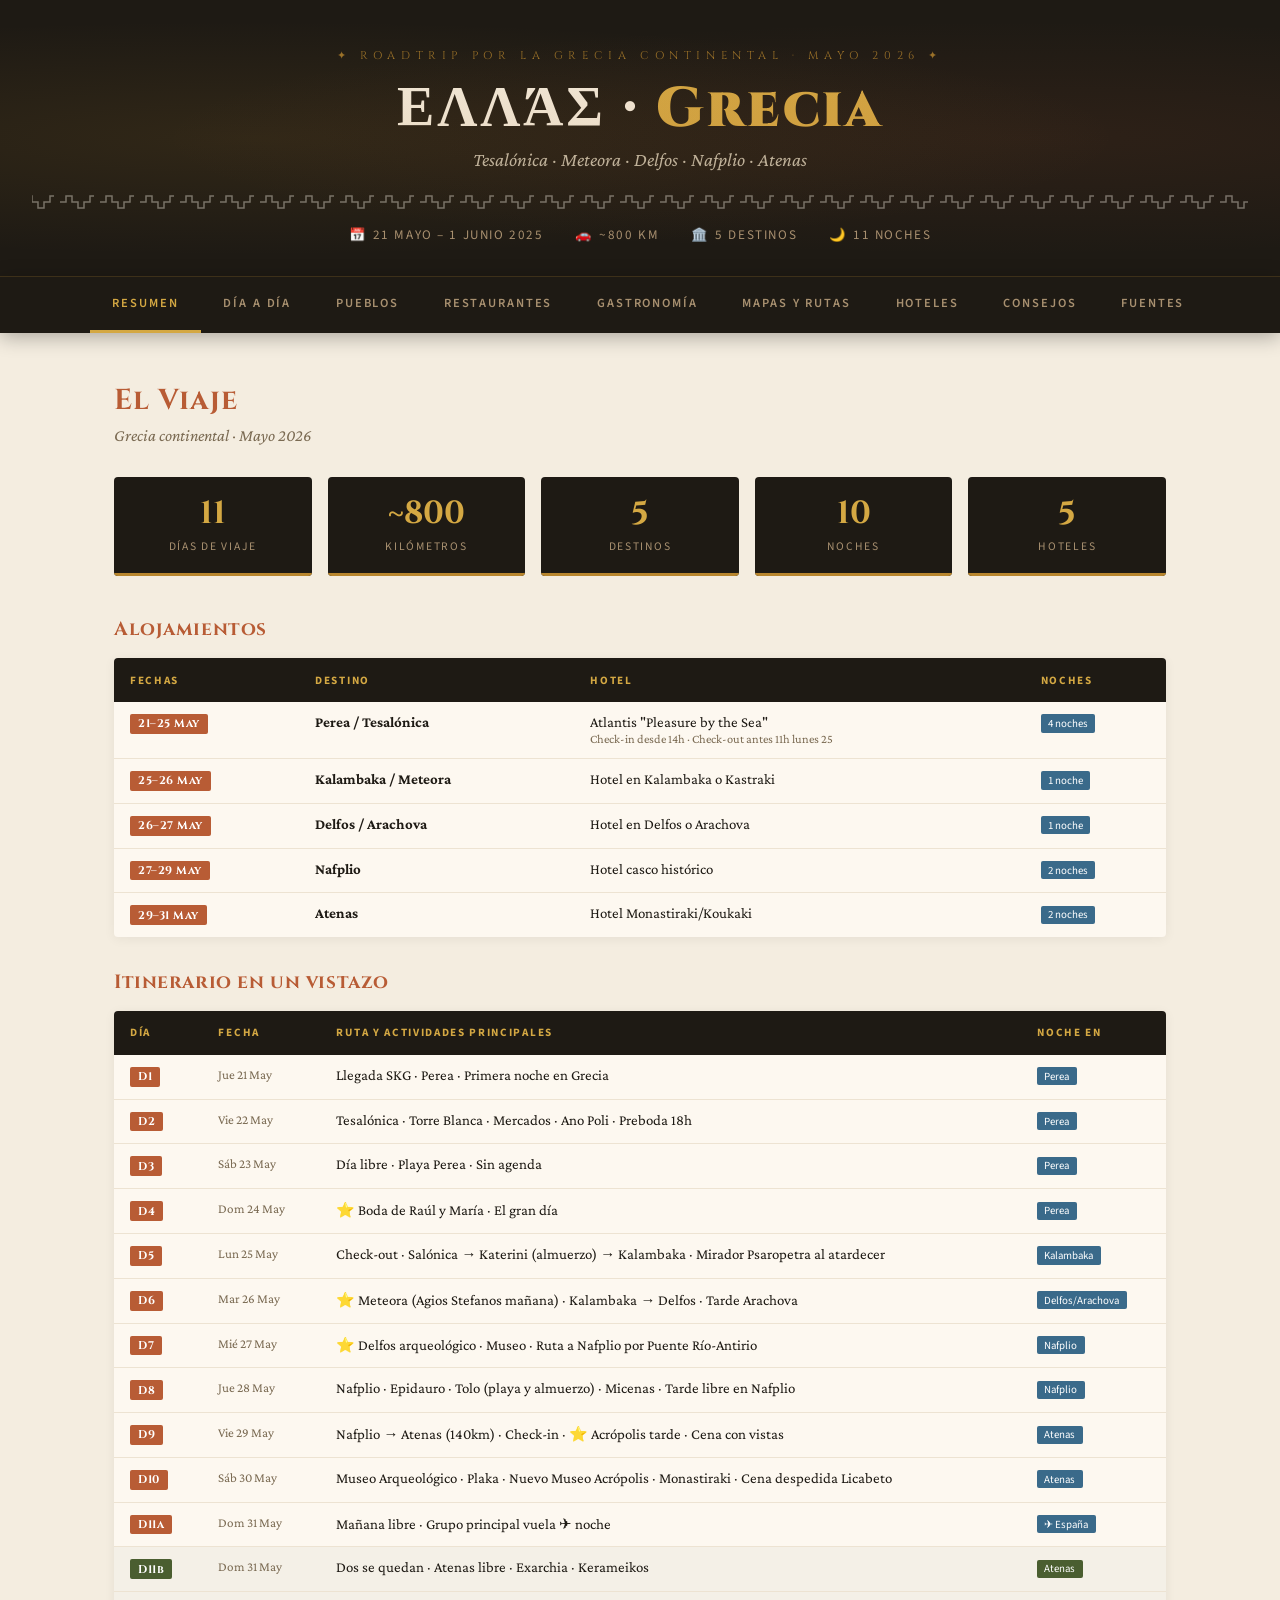
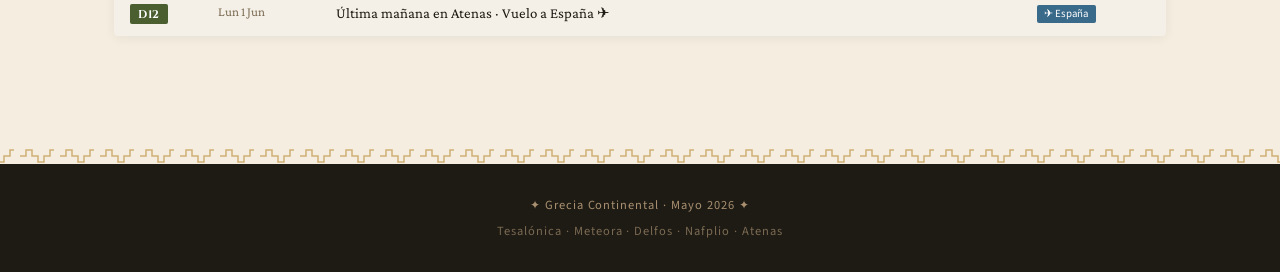
==== commit b5a45fcb: "Add files via upload" ====
--- a/2026GreciaGarris/index.html
+++ b/2026GreciaGarris/index.html
@@ -148,13 +148,13 @@
 </head>
 <body>
 <header>
-  <p class="header-ornament">✦ Los Garrido conquistan la Grecia Continental ✦</p>
+  <p class="header-ornament">✦ Roadtrip por la Grecia Continental · Mayo 2026 ✦</p>
   <h1>ΕΛΛΆΣ · <span>Grecia</span></h1>
-  <p class="header-sub">Los Garrido — nueve mortales, una minivan y dos mil años de Historia</p>
+  <p class="header-sub">Tesalónica · Meteora · Delfos · Nafplio · Atenas</p>
   <div class="meander meander-dark" style="margin-bottom:1rem"></div>
   <div class="header-meta">
     <span><i>📅</i> 21 Mayo – 1 Junio 2025</span>
-    <span><i>👥</i> 9 viajeros</span>
+    
     <span><i>🚗</i> ~800 km</span>
     <span><i>🏛️</i> 5 destinos</span>
     <span><i>🌙</i> 11 noches</span>
@@ -168,6 +168,7 @@
     <button class="tab-btn" onclick="showTab('comida')">Restaurantes</button>
     <button class="tab-btn" onclick="showTab('gastronomia')">Gastronomía</button>
     <button class="tab-btn" onclick="showTab('mapas')">Mapas y Rutas</button>
+    <button class="tab-btn" onclick="showTab('hoteles')">Hoteles</button>
     <button class="tab-btn" onclick="showTab('consejos')">Consejos</button>
     <button class="tab-btn" onclick="showTab('fuentes')">Fuentes</button>
   </div>
@@ -177,91 +178,42 @@
 <!-- RESUMEN -->
 <div id="tab-resumen" class="tab-pane active">
   <div class="section-title" style="margin-top:.5rem">El Viaje</div>
-  <p class="section-subtitle">Los Garrido en la Grecia continental · Mayo–Junio 2025</p>
+  <p class="section-subtitle">Grecia continental · Mayo 2026</p>
   <div class="kpi-grid">
-    <div class="kpi-card"><span class="kpi-num">12</span><span class="kpi-label">Días de viaje</span></div>
-    <div class="kpi-card"><span class="kpi-num">9</span><span class="kpi-label">Viajeros</span></div>
+    <div class="kpi-card"><span class="kpi-num">11</span><span class="kpi-label">Días de viaje</span></div>
     <div class="kpi-card"><span class="kpi-num">~800</span><span class="kpi-label">Kilómetros</span></div>
     <div class="kpi-card"><span class="kpi-num">5</span><span class="kpi-label">Destinos</span></div>
-    <div class="kpi-card"><span class="kpi-num">11</span><span class="kpi-label">Noches</span></div>
-    <div class="kpi-card"><span class="kpi-num">4</span><span class="kpi-label">Hoteles</span></div>
-  </div>
-  <div class="section-title" style="font-size:1.2rem;margin-bottom:0.3rem">Los Garrido</div>
-  <p style="font-family:'Crimson Pro',serif;font-style:italic;color:var(--stone);font-size:.95rem;margin-bottom:1rem">Nueve mortales que los dioses del Olimpo han decidido dejar pasar</p>
-  <div class="viajeros-grid">
-    <div class="viajero-card" style="border-left-color:var(--gold)">
-      <div class="viajero-name">Carmen</div>
-      <div class="viajero-role" style="font-style:normal;color:var(--ink);font-size:.82rem;margin-bottom:.2rem">Diosa equivalente: <strong style="color:var(--gold)">Hestia</strong></div>
-      <div class="viajero-role">Guardiana del hogar y de la memoria. Delante de cada ruina se para, cierra los ojos y ve cómo era antes.</div>
-    </div>
-    <div class="viajero-card" style="border-left-color:var(--gold)">
-      <div class="viajero-name">Toni</div>
-      <div class="viajero-role" style="font-style:normal;color:var(--ink);font-size:.82rem;margin-bottom:.2rem">Dios equivalente: <strong style="color:var(--gold)">Zeus</strong></div>
-      <div class="viajero-role">El chistoso del grupo. Conduce y pregunta si lleváis el pasaporte. Veinte veces. Por si acaso.</div>
-    </div>
-    <div class="viajero-card">
-      <div class="viajero-name">Silvia</div>
-      <div class="viajero-role" style="font-style:normal;color:var(--ink);font-size:.82rem;margin-bottom:.2rem">Diosa equivalente: <strong style="color:var(--gold)">Atenea</strong></div>
-      <div class="viajero-role">Mirará cada templo y pensará "yo lo habría hecho diferente". Y probablemente tendría razón.</div>
-    </div>
-    <div class="viajero-card">
-      <div class="viajero-name">Víctor</div>
-      <div class="viajero-role" style="font-style:normal;color:var(--ink);font-size:.82rem;margin-bottom:.2rem">Dios equivalente: <strong style="color:var(--gold)">Apolo</strong></div>
-      <div class="viajero-role">Será imposible parar sus explicaciones en cada ruina. Y no querréis hacerlo.</div>
-    </div>
-    <div class="viajero-card" style="border-left-color:var(--terracotta)">
-      <div class="viajero-name">Juana</div>
-      <div class="viajero-role" style="font-style:normal;color:var(--ink);font-size:.82rem;margin-bottom:.2rem">Equivalente: <strong style="color:var(--gold)">Eros</strong></div>
-      <div class="viajero-role">Hace que todo el mundo la mire y se derrita. Potencia desestabilizadora del grupo.</div>
-    </div>
-    <div class="viajero-card">
-      <div class="viajero-name">Isabel</div>
-      <div class="viajero-role" style="font-style:normal;color:var(--ink);font-size:.82rem;margin-bottom:.2rem">Diosa equivalente: <strong style="color:var(--gold)">Artemisa</strong></div>
-      <div class="viajero-role">Independiente y decidida. Probablemente ya tiene un algoritmo para optimizar el itinerario.</div>
-    </div>
-    <div class="viajero-card">
-      <div class="viajero-name">Marcos</div>
-      <div class="viajero-role" style="font-style:normal;color:var(--ink);font-size:.82rem;margin-bottom:.2rem">Dios equivalente: <strong style="color:var(--gold)">Asclepio</strong></div>
-      <div class="viajero-role">En Epidauro estará en su salsa — el santuario del dios de la medicina.</div>
-    </div>
-    <div class="viajero-card">
-      <div class="viajero-name">Ana</div>
-      <div class="viajero-role" style="font-style:normal;color:var(--ink);font-size:.82rem;margin-bottom:.2rem">Diosa equivalente: <strong style="color:var(--gold)">Dioniso</strong></div>
-      <div class="viajero-role">Dios(a) del vino y la fiesta. Con Ana la noche siempre se alarga un poco más de lo previsto.</div>
-    </div>
-    <div class="viajero-card">
-      <div class="viajero-name">Fernando</div>
-      <div class="viajero-role" style="font-style:normal;color:var(--ink);font-size:.82rem;margin-bottom:.2rem">Dios equivalente: <strong style="color:var(--gold)">Poseidón</strong></div>
-      <div class="viajero-role">Imponente y tranquilo. Sigue a Ana a donde haga falta, incluyendo la tercera copa.</div>
-    </div>
+    <div class="kpi-card"><span class="kpi-num">10</span><span class="kpi-label">Noches</span></div>
+    <div class="kpi-card"><span class="kpi-num">5</span><span class="kpi-label">Hoteles</span></div>
   </div>
   <div class="section-title" style="font-size:1.2rem;margin-bottom:1rem">Alojamientos</div>
   <table class="itin-table" style="margin-bottom:2rem">
     <thead><tr><th>Fechas</th><th>Destino</th><th>Hotel</th><th>Noches</th></tr></thead>
     <tbody>
-      <tr><td><span class="day-badge">21–25 May</span></td><td><strong>Perea / Tesalónica</strong></td><td>Atlantis "Pleasure by the Sea"<br><small style="color:var(--stone)">Check-in desde 14h · Check-out antes 11h</small></td><td><span class="night-badge">4 noches</span></td></tr>
-      <tr><td><span class="day-badge">25–27 May</span></td><td><strong>Kalambaka / Meteora</strong></td><td>Hotel en Kalambaka</td><td><span class="night-badge">2 noches</span></td></tr>
-      <tr><td><span class="day-badge">27–28 May</span></td><td><strong>Delfos</strong></td><td>Hotel en Delfos</td><td><span class="night-badge">1 noche</span></td></tr>
-      <tr><td><span class="day-badge">28–30 May</span></td><td><strong>Nafplio</strong></td><td>Hotel casco histórico</td><td><span class="night-badge">2 noches</span></td></tr>
-      <tr><td><span class="day-badge">30 May–1 Jun</span></td><td><strong>Atenas</strong></td><td>Hotel Monastiraki/Koukaki</td><td><span class="night-badge">2 noches</span></td></tr>
+      <tr><td><span class="day-badge">21–25 May</span></td><td><strong>Perea / Tesalónica</strong></td><td>Atlantis "Pleasure by the Sea"<br><small style="color:var(--stone)">Check-in desde 14h · Check-out antes 11h lunes 25</small></td><td><span class="night-badge">4 noches</span></td></tr>
+      <tr><td><span class="day-badge">25–26 May</span></td><td><strong>Kalambaka / Meteora</strong></td><td>Hotel en Kalambaka o Kastraki</td><td><span class="night-badge">1 noche</span></td></tr>
+      <tr><td><span class="day-badge">26–27 May</span></td><td><strong>Delfos / Arachova</strong></td><td>Hotel en Delfos o Arachova</td><td><span class="night-badge">1 noche</span></td></tr>
+      <tr><td><span class="day-badge">27–29 May</span></td><td><strong>Nafplio</strong></td><td>Hotel casco histórico</td><td><span class="night-badge">2 noches</span></td></tr>
+      <tr><td><span class="day-badge">29–31 May</span></td><td><strong>Atenas</strong></td><td>Hotel Monastiraki/Koukaki</td><td><span class="night-badge">2 noches</span></td></tr>
     </tbody>
   </table>
   <div class="section-title" style="font-size:1.2rem;margin-bottom:1rem">Itinerario en un vistazo</div>
   <table class="itin-table">
     <thead><tr><th>Día</th><th>Fecha</th><th>Ruta y actividades principales</th><th>Noche en</th></tr></thead>
     <tbody>
-      <tr><td><span class="day-badge">D1</span></td><td style="white-space:nowrap;color:var(--stone);font-size:.82rem">Jue 21 May</td><td>Llegada SKG · Traslado Perea · Paseo marítimo</td><td><span class="night-badge">Perea</span></td></tr>
-      <tr><td><span class="day-badge">D2</span></td><td style="white-space:nowrap;color:var(--stone);font-size:.82rem">Vie 22 May</td><td>Excursión Tesalónica + preboda tarde</td><td><span class="night-badge">Perea</span></td></tr>
-      <tr><td><span class="day-badge">D3</span></td><td style="white-space:nowrap;color:var(--stone);font-size:.82rem">Sáb 23 May</td><td>Playa Perea · Relax pre-boda</td><td><span class="night-badge">Perea</span></td></tr>
-      <tr><td><span class="day-badge">D4</span></td><td style="white-space:nowrap;color:var(--stone);font-size:.82rem">Dom 24 May</td><td>⭐ Boda de Raúl y María</td><td><span class="night-badge">Perea</span></td></tr>
-      <tr><td><span class="day-badge">D5</span></td><td style="white-space:nowrap;color:var(--stone);font-size:.82rem">Lun 25 May</td><td>Perea → Vergina (75km) → Kalambaka (215km)</td><td><span class="night-badge">Kalambaka</span></td></tr>
-      <tr><td><span class="day-badge">D6</span></td><td style="white-space:nowrap;color:var(--stone);font-size:.82rem">Mar 26 May</td><td>⭐ Meteora completo (monasterios + miradores)</td><td><span class="night-badge">Kalambaka</span></td></tr>
-      <tr><td><span class="day-badge">D7</span></td><td style="white-space:nowrap;color:var(--stone);font-size:.82rem">Mié 27 May</td><td>Kalambaka → Delfos (230km) · Sitio arqueológico · Arachova</td><td><span class="night-badge">Delfos</span></td></tr>
-      <tr><td><span class="day-badge">D8</span></td><td style="white-space:nowrap;color:var(--stone);font-size:.82rem">Jue 28 May</td><td>Delfos → Río-Antirio → Corinto → Nafplio (255km)</td><td><span class="night-badge">Nafplio</span></td></tr>
-      <tr><td><span class="day-badge">D9</span></td><td style="white-space:nowrap;color:var(--stone);font-size:.82rem">Vie 29 May</td><td>Epidauro → Tolo (almuerzo) → Micenas · opcional Palamidi</td><td><span class="night-badge">Nafplio</span></td></tr>
-      <tr><td><span class="day-badge">D10</span></td><td style="white-space:nowrap;color:var(--stone);font-size:.82rem">Sáb 30 May</td><td>Nafplio → Atenas (140km) · ⭐ Acrópolis tarde</td><td><span class="night-badge">Atenas</span></td></tr>
-      <tr><td><span class="day-badge">D11</span></td><td style="white-space:nowrap;color:var(--stone);font-size:.82rem">Dom 31 May</td><td>Museo Arqueológico · Plaka · Nuevo Museo Acrópolis · Licabeto</td><td><span class="night-badge">Atenas</span></td></tr>
-      <tr><td><span class="day-badge">D12</span></td><td style="white-space:nowrap;color:var(--stone);font-size:.82rem">Lun 1 Jun</td><td>Mañana libre · Traslado ATH · Vuelo tarde/noche a España ✈</td><td><span class="night-badge">✈ España</span></td></tr>
+      <tr><td><span class="day-badge">D1</span></td><td style="white-space:nowrap;color:var(--stone);font-size:.82rem">Jue 21 May</td><td>Llegada SKG · Perea · Primera noche en Grecia</td><td><span class="night-badge">Perea</span></td></tr>
+      <tr><td><span class="day-badge">D2</span></td><td style="white-space:nowrap;color:var(--stone);font-size:.82rem">Vie 22 May</td><td>Tesalónica · Torre Blanca · Mercados · Ano Poli · Preboda 18h</td><td><span class="night-badge">Perea</span></td></tr>
+      <tr><td><span class="day-badge">D3</span></td><td style="white-space:nowrap;color:var(--stone);font-size:.82rem">Sáb 23 May</td><td>Día libre · Playa Perea · Sin agenda</td><td><span class="night-badge">Perea</span></td></tr>
+      <tr><td><span class="day-badge">D4</span></td><td style="white-space:nowrap;color:var(--stone);font-size:.82rem">Dom 24 May</td><td>⭐ Boda de Raúl y María · El gran día</td><td><span class="night-badge">Perea</span></td></tr>
+      <tr><td><span class="day-badge">D5</span></td><td style="white-space:nowrap;color:var(--stone);font-size:.82rem">Lun 25 May</td><td>Check-out · Salónica → Katerini (almuerzo) → Kalambaka · Mirador Psaropetra al atardecer</td><td><span class="night-badge">Kalambaka</span></td></tr>
+      <tr><td><span class="day-badge">D6</span></td><td style="white-space:nowrap;color:var(--stone);font-size:.82rem">Mar 26 May</td><td>⭐ Meteora (Agios Stefanos mañana) · Kalambaka → Delfos · Tarde Arachova</td><td><span class="night-badge">Delfos/Arachova</span></td></tr>
+      <tr><td><span class="day-badge">D7</span></td><td style="white-space:nowrap;color:var(--stone);font-size:.82rem">Mié 27 May</td><td>⭐ Delfos arqueológico · Museo · Ruta a Nafplio por Puente Río-Antirio</td><td><span class="night-badge">Nafplio</span></td></tr>
+      <tr><td><span class="day-badge">D8</span></td><td style="white-space:nowrap;color:var(--stone);font-size:.82rem">Jue 28 May</td><td>Nafplio · Epidauro · Tolo (playa y almuerzo) · Micenas · Tarde libre en Nafplio</td><td><span class="night-badge">Nafplio</span></td></tr>
+      <tr><td><span class="day-badge">D9</span></td><td style="white-space:nowrap;color:var(--stone);font-size:.82rem">Vie 29 May</td><td>Nafplio → Atenas (140km) · Check-in · ⭐ Acrópolis tarde · Cena con vistas</td><td><span class="night-badge">Atenas</span></td></tr>
+      <tr><td><span class="day-badge">D10</span></td><td style="white-space:nowrap;color:var(--stone);font-size:.82rem">Sáb 30 May</td><td>Museo Arqueológico · Plaka · Nuevo Museo Acrópolis · Monastiraki · Cena despedida Licabeto</td><td><span class="night-badge">Atenas</span></td></tr>
+      <tr><td><span class="day-badge">D11a</span></td><td style="white-space:nowrap;color:var(--stone);font-size:.82rem">Dom 31 May</td><td>Mañana libre · Grupo principal vuela ✈ noche</td><td><span class="night-badge">✈ España</span></td></tr>
+      <tr style="background:rgba(90,107,58,.05)"><td><span class="day-badge" style="background:var(--olive)">D11b</span></td><td style="white-space:nowrap;color:var(--stone);font-size:.82rem">Dom 31 May</td><td>Dos se quedan · Atenas libre · Exarchia · Kerameikos</td><td><span class="night-badge" style="background:var(--olive)">Atenas</span></td></tr>
+      <tr style="background:rgba(90,107,58,.05)"><td><span class="day-badge" style="background:var(--olive)">D12</span></td><td style="white-space:nowrap;color:var(--stone);font-size:.82rem">Lun 1 Jun</td><td>Última mañana en Atenas · Vuelo a España ✈</td><td><span class="night-badge">✈ España</span></td></tr>
     </tbody>
   </table>
 </div>
@@ -276,23 +228,25 @@
     <div class="day-header" onclick="toggleDay('day1')">
       <span class="day-num">D1</span>
       <span class="day-date">Jue 21 May</span>
-      <span class="day-summary"><strong>Llegada a Perea</strong> · Aeropuerto SKG → Hotel · Paseo marítimo</span>
+      <span class="day-summary"><strong>Llegada a Perea</strong> · Primera noche griega</span>
       <i class="day-chevron">▼</i>
     </div>
     <div class="day-body">
-      <h4>Llegada y traslado</h4>
-      <p>Llegada al aeropuerto Makedonia (SKG) de Tesalónica. Recogida del vehículo de alquiler (minivan 9 plazas). Traslado a Perea, a tan solo 12 km del aeropuerto (~20 minutos). Check-in en el <strong>Atlantis "Pleasure by the Sea"</strong> desde las 14h.</p>
-      <h4>Tarde</h4>
-      <ul>
-        <li>Instalación en el hotel y primer contacto con la brisa del Golfo Termaico</li>
-        <li>Paseo por el paseo marítimo de Perea (amplio, plano, perfecto para Juana)</li>
-        <li>Primera exposición al ambiente griego: cafeterías, heladerías locales</li>
-      </ul>
-      <h4>Cena</h4>
-      <p>Cena tranquila en <strong>Lithos Fish Tavern</strong>, frente al mar. Pescado fresco, pulpo a la brasa y primeras tzatzikis de la familia.</p>
+      <h4>Mañana — Primer grupo llega</h4>
+      <p>Parte del grupo aterriza en el aeropuerto Makedonia (SKG) por la mañana. Recogida del vehículo de alquiler. Traslado a Perea (12 km, ~20 min). Check-in en el <strong>Atlantis "Pleasure by the Sea"</strong> desde las 14h — si llegan antes, dejan maletas y a explorar.</p>
+      <h4>Mediodía/tarde — Primera toma de contacto</h4>
+      <ul>
+        <li>Primer paseo por el <strong>paseo marítimo de Perea</strong>: plano, con palmeras y cafeterías frente al Golfo Termaico. Perfecto para estirar las piernas tras el vuelo.</li>
+        <li>Primer café griego en terraza — frappé o ellinikos según el valor de cada uno</li>
+        <li>Koulouri de sésamo en algún puesto callejero — el aperitivo griego por excelencia</li>
+        <li>Opcional: acercarse al <strong>mercado Modiano de Tesalónica</strong> (20 min en coche) si hay energía y tiempo</li>
+      </ul>
+      
+      <h4>Cena — Primera cena juntos</h4>
+      <p>Primera cena en <strong>Lithos Fish Tavern</strong>, frente al mar en Perea. Pescado fresco del Golfo Termaico, pulpo a la brasa, tzatziki y primer vino griego del viaje. Primer brindis en Grecia.</p>
       <span class="alojamiento-pill">🏨 Atlantis "Pleasure by the Sea" · Perea</span>
       <span class="cena-pill">🍽 Lithos Fish Tavern</span>
-      <div class="tip-box">Juana necesita descansar tras el viaje en avión. Cena temprana (20h) y noche tranquila para todos.</div>
+      <div class="tip-box">Primer día — ritmo tranquilo. El cuerpo aún está en España. Cena a las 20h y a dormir pronto para aprovechar el día siguiente en Tesalónica.</div>
     </div>
   </div>
 
@@ -301,27 +255,34 @@
     <div class="day-header" onclick="toggleDay('day2')">
       <span class="day-num">D2</span>
       <span class="day-date">Vie 22 May</span>
-      <span class="day-summary"><strong>Tesalónica</strong> · Excursión a la segunda ciudad de Grecia + preboda</span>
+      <span class="day-summary"><strong>Tesalónica</strong> · Monumentos · Mercados · Preboda a las 18h</span>
       <i class="day-chevron">▼</i>
     </div>
     <div class="day-body">
-      <h4>Mañana — Tesalónica</h4>
-      <ul>
-        <li><strong>Torre Blanca (Leukos Pyrgos):</strong> Símbolo de la ciudad, junto al paseo marítimo. Vista al golfo. Entrada ~4€.</li>
-        <li><strong>Rotonda de Galerio:</strong> Monumento romano del s. IV convertido en iglesia, declarado Patrimonio UNESCO.</li>
-        <li><strong>Arco de Galerio (Kamara):</strong> Impresionante arco triunfal romano del 298 d.C.</li>
-        <li><strong>Barrio Ano Poli:</strong> El casco antiguo otomano en la colina, con calles adoquinadas y casas de madera.</li>
-      </ul>
-      <h4>Mercados y almuerzo</h4>
-      <ul>
-        <li><strong>Mercado Modiano:</strong> Mercado cubierto histórico (1922) con carnicerías, pescaderías y puestos de especias. Ideal para comprar productos locales.</li>
-        <li><strong>Mercado Kapani (Vlali):</strong> Adyacente al Modiano, más auténtico y popular, con frutas, verduras y street food.</li>
-        <li>Almuerzo en el mercado o en una taberna del barrio.</li>
-      </ul>
-      <h4>Tarde — Preboda</h4>
-      <p>Tarde reservada para los eventos previos a la boda de Raúl y María. Descanso para Juana (siesta obligada) y arreglarse para el evento.</p>
+      <h4>Mañana — Mercados y desayuno tesalonicense</h4>
+      <ul>
+        <li><strong>Mercado Modiano:</strong> Empezar el día aquí. Mercado cubierto de 1922, el más fotogénico de la ciudad. Pescadería, carnicería, especias, quesos. Comprar para picar.</li>
+        <li><strong>Mercado Kapani (Vlali):</strong> A 50 metros del Modiano. Más auténtico y popular. Frutas, verduras, street food. El preferido por los locales.</li>
+        <li><strong>Desayuno:</strong> Bougatsa en <em>Bougatsa Bantis</em> — hojaldre con crema y canela, el desayuno de Tesalónica.</li>
+      </ul>
+      <h4>Media mañana — Monumentos romanos y bizantinos</h4>
+      <ul>
+        <li><strong>Arco de Galerio (Kamara):</strong> Arco triunfal romano del 298 d.C. En el centro, imposible perdérselo.</li>
+        <li><strong>Rotonda de Galerio:</strong> Mausoleo romano del s. IV con mosaicos extraordinarios. UNESCO. Gratis.</li>
+        <li><strong>Torre Blanca:</strong> El símbolo de Tesalónica, junto al paseo marítimo. Museo dentro (~4€). Vistas al Golfo Termaico.</li>
+        <li><strong>Paseo marítimo (Nea Paralia):</strong> 3 km renovados con esculturas y jardines frente al mar. El corazón social de la ciudad.</li>
+      </ul>
+      <h4>Mediodía — Almuerzo</h4>
+      <p>Almuerzo en un ouzeri del centro: mezedes para compartir. <strong>Ouzeri Melathron</strong> o similar — taramas, melitzanosalata, htapodi (pulpo), queso saganaki.</p>
+      <h4>Tarde — Ano Poli y preparativos</h4>
+      <ul>
+        <li><strong>Barrio Ano Poli:</strong> El casco antiguo otomano en la colina. Calles adoquinadas, casas de madera con voladizos, vistas panorámicas sobre la ciudad y el golfo. Ir temprano para tener tiempo de volver al hotel a arreglarse.</li>
+        <li>Regreso al hotel hacia las 15–16h para preparativos.</li>
+      </ul>
+      <h4>18h — ⭐ Preboda de Raúl y María</h4>
+      <p>Evento previo a la boda. Toda la familia Garrido reunida por primera vez en Grecia.</p>
       <span class="alojamiento-pill">🏨 Atlantis "Pleasure by the Sea" · Perea</span>
-      <div class="tip-box">Para llegar a Tesalónica desde Perea: coche (20 min) o metro línea hasta el centro. Portabebés recomendado para el barrio Ano Poli (escaleras).</div>
+      <div class="tip-box">Tesalónica es una ciudad para comer y pasear. Los griegos dicen que aquí se come mejor que en Atenas — y tienen bastante razón. Aprovechar la mañana porque la tarde es de preboda.</div>
     </div>
   </div>
 
@@ -330,22 +291,22 @@
     <div class="day-header" onclick="toggleDay('day3')">
       <span class="day-num">D3</span>
       <span class="day-date">Sáb 23 May</span>
-      <span class="day-summary"><strong>Playa Perea</strong> · Día de relax pre-boda · Primera toma de contacto con el Mediterráneo</span>
+      <span class="day-summary"><strong>Día libre</strong> · Playa Perea · Sin agenda · Relax antes de la boda</span>
       <i class="day-chevron">▼</i>
     </div>
     <div class="day-body">
-      <h4>Día de playa y relax</h4>
-      <p>Día libre en Perea. La playa local es arenosa y accesible, con aguas tranquilas del Golfo Termaico, perfectas para Juana. El agua en mayo ya está a ~20°C.</p>
-      <ul>
-        <li>Playa de Perea: arena oscura, aguas calmadas, hamacas y chiringuitos</li>
-        <li>Paseo matinal por el paseo marítimo antes del calor</li>
-        <li>Tarde: preparativos para la boda del día siguiente</li>
-        <li>Brunch o almuerzo ligero en alguna cafetería del paseo</li>
-      </ul>
-      <h4>Cena ligera</h4>
-      <p>Cena tranquila en la zona de Perea para conservar energías para la boda. Buena opción: <strong>Taverna I Gonia</strong> o algún restaurante del paseo marítimo.</p>
+      <h4>Día libre — sin agenda</h4>
+      <p>Sábado tranquilo antes de la boda del domingo. Nada planificado, cada uno a su ritmo. Después del día intenso en Tesalónica y la preboda del viernes, toca descansar.</p>
+      <ul>
+        <li><strong>Playa de Perea:</strong> La opción más cómoda. Arena oscura, aguas calmas del Golfo Termaico, hamacas, chiringuito. Perfecta para Juana — suelo llano, agua tranquila.</li>
+        <li><strong>Paseo marítimo:</strong> Café en alguna terraza con vistas al mar, lectura, relax. El plan de los que tienen el cuerpo ya en Grecia.</li>
+        <li><strong>Tesalónica pendiente:</strong> Para quien quiera más ciudad — Ano Poli, el Museo Arqueológico, las murallas bizantinas.</li>
+        <li><strong>Vergina</strong> (75 km, ~1h): Para los más activos. Las tumbas reales de Filipo II, padre de Alejandro Magno. Subterráneo y fresco. Salir pronto y volver para comer.</li>
+      </ul>
+      <h4>Tarde — preparativos boda</h4>
+      <p>A partir de las 16–17h, preparativos tranquilos para el gran día de mañana. Cena ligera en el hotel o en algún restaurante del paseo.</p>
       <span class="alojamiento-pill">🏨 Atlantis "Pleasure by the Sea" · Perea</span>
-      <div class="tip-box">Protector solar SPF50+ desde primera hora para Juana. El sol griego de mayo ya es fuerte incluso en la playa.</div>
+      <div class="tip-box">Día de recarga antes de la boda. Guardar energía — el domingo va a ser largo y emocionante.</div>
     </div>
   </div>
 
@@ -354,22 +315,19 @@
     <div class="day-header" onclick="toggleDay('day4')">
       <span class="day-num">D4</span>
       <span class="day-date">Dom 24 May</span>
-      <span class="day-summary">⭐ <strong>Boda de Raúl y María</strong> · El gran día de la familia</span>
+      <span class="day-summary">⭐ <strong>Boda de Raúl y María</strong> · El gran día de los Garrido en Grecia</span>
       <i class="day-chevron">▼</i>
     </div>
     <div class="day-body">
       <h4>El gran día</h4>
-      <p>Día centrado en la celebración de la boda de Raúl y María, el sobrino de Carmen y Ana, primo de Isabel y Silvia. La boda es por la tarde.</p>
-      <h4>Organización con Juana</h4>
-      <ul>
-        <li>Mañana tranquila: desayuno en el hotel, preparativos sin prisa</li>
-        <li>Siesta de Juana antes de la ceremonia (fundamental para que esté de buen humor)</li>
-        <li>Turnos entre Silvia y Víctor para atender a Juana durante la celebración</li>
-        <li>Llevar mochila con todo lo necesario: snacks, pañales, cambio de ropa, juguetes silenciosos</li>
-        <li>Preparar un plan de salida temprana si Juana lo necesita</li>
+      <p>La boda de Raúl y María — celebrada en Grecia. El motivo que ha reunido a toda la familia aquí.</p>
+      <ul>
+        <li>Mañana tranquila: desayuno largo en el hotel, preparativos sin prisa</li>
+        <li>Siesta de Juana antes de la ceremonia</li>
+        <li>Mochila de Juana preparada: snacks, cambio de ropa, juguetes silenciosos</li>
       </ul>
       <span class="alojamiento-pill">🏨 Atlantis "Pleasure by the Sea" · Perea</span>
-      <div class="tip-box">¡A disfrutar de la boda! Carmen y Toni, Ana y Fernando: este es el momento que ha traído a toda la familia a Grecia. El resto del viaje será la aventura.</div>
+      <div class="tip-box">¡A disfrutar! El roadtrip empieza mañana. Esta noche es solo de familia y celebración.</div>
     </div>
   </div>
 
@@ -378,28 +336,29 @@
     <div class="day-header" onclick="toggleDay('day5')">
       <span class="day-num">D5</span>
       <span class="day-date">Lun 25 May</span>
-      <span class="day-summary"><strong>Perea → Vergina → Kalambaka</strong> · 290 km · Tumbas reales macias + llegada a Meteora</span>
+      <span class="day-summary"><strong>Perea → Katerini → Kalambaka</strong> · ~230 km · Parada gastronómica · Mirador al atardecer</span>
       <i class="day-chevron">▼</i>
     </div>
     <div class="day-body">
-      <h4>Mañana — Check-out y Vergina</h4>
-      <p>Check-out del Atlantis antes de las 11h. Ruta hacia Vergina (75 km, ~1 hora), antigua capital del reino de Macedonia.</p>
-      <ul>
-        <li><strong>Tumbas Reales de Aigai (Vergina):</strong> Museo subterráneo donde se encuentran las tumbas de Filipo II (padre de Alejandro Magno) y otros reyes macedonios. Uno de los sitios arqueológicos más impresionantes de Grecia. Entrada ~12€ adultos. UNESCO.</li>
-        <li>Tiempo estimado de visita: 1,5–2 horas</li>
-        <li>El museo está en un ambiente fresco (subterráneo), perfecto para el calor del mediodía</li>
-      </ul>
-      <h4>Tarde — Viaje a Kalambaka</h4>
-      <p>Desde Vergina, continuar hacia Kalambaka (215 km, ~2h30). Llegada a media/última tarde. Check-in en hotel de Kalambaka.</p>
-      <ul>
-        <li>Primera vista de las rocas de Meteora al llegar — espectacular incluso desde el coche</li>
-        <li>Paseo breve por el centro de Kalambaka</li>
+      <h4>Mañana — Check-out y salida</h4>
+      <p>Check-out del Atlantis antes de las 11h. Recogida del coche de alquiler. Primer día de roadtrip — salida tranquila, sin prisa, aprovechando que Juana esté descansada.</p>
+      <h4>Mediodía — Parada en Katerini</h4>
+      <ul>
+        <li><strong>Katerini</strong> es una ciudad de 60.000 habitantes a los pies del monte Olimpo, a mitad de camino. Parada para comer en una <strong>taberna familiar</strong> del centro — cocina casera griega, alejada del circuito turístico.</li>
+        <li>Si hay tiempo: vista desde la carretera al <strong>Monte Olimpo</strong> — el más alto de Grecia (2.917 m) y morada mítica de los dioses. Impresionante desde la llanura.</li>
+        <li>Zona de <strong>Dion</strong> (15 min de Katerini): ciudad sagrada de Macedonia al pie del Olimpo. Opcional si hay energía.</li>
+      </ul>
+      <h4>Tarde — Llegada a Kalambaka</h4>
+      <p>Llegada a Kalambaka (~2h desde Katerini). Check-in en el hotel. La primera vista de las rocas de Meteora desde el coche ya es impactante — columnas de arenisca de hasta 400 m que surgen de la llanura como dedos de gigante.</p>
+      <ul>
+        <li><strong>Mirador Psaropetra:</strong> Subida al atardecer (acceso en coche hasta cerca). El mejor mirador de Meteora para ver la luz dorada sobre los monasterios. Llegar 1h antes del ocaso.</li>
+        <li>Si se prefiere algo más tranquilo: paseo por el pueblo de <strong>Kastraki</strong>, literalmente pegado a las rocas, con ambiente local y sin turismo masivo.</li>
       </ul>
       <h4>Cena</h4>
-      <p>Cena en <strong>Taverna Gardenia</strong> (reservar con antelación). Cocina tradicional griega con vistas a las rocas.</p>
-      <span class="alojamiento-pill">🏨 Hotel en Kalambaka</span>
+      <p>Cena en <strong>Taverna Gardenia</strong> en Kalambaka (reservar). Cocina casera de Tesalia: kokoras krasatos (gallo en vino), horta (verduras silvestres), queso feta local. Vistas a las rocas iluminadas.</p>
+      <span class="alojamiento-pill">🏨 Hotel Kalambaka o Kastraki</span>
       <span class="cena-pill">🍽 Taverna Gardenia (RESERVAR)</span>
-      <div class="tip-box">Reservar mesa en Gardenia antes del viaje. Es pequeña y popular. Para Juana: el museo de Vergina tiene espacio para cochecito en la parte exterior.</div>
+      <div class="tip-box">Salir después de las 16h si Juana está durmiendo la siesta en el coche — así el trayecto de 2h lo hace dormida y llegan descansados.</div>
     </div>
   </div>
 
@@ -408,28 +367,31 @@
     <div class="day-header" onclick="toggleDay('day6')">
       <span class="day-num">D6</span>
       <span class="day-date">Mar 26 May</span>
-      <span class="day-summary">⭐ <strong>Meteora</strong> · Monasterios en las nubes · El día más espectacular del viaje</span>
+      <span class="day-summary">⭐ <strong>Meteora</strong> · Agios Stefanos · Kalambaka → Arachova · Tarde en Delfos</span>
       <i class="day-chevron">▼</i>
     </div>
     <div class="day-body">
       <h4>Mañana temprana (8:00h) — Monasterios</h4>
-      <ul>
-        <li><strong>Gran Meteoro (Metamorfosis):</strong> El más grande y antiguo (s. XIV). 422 escalones de piedra. Vistas 360° incomparables. Entrada ~3€. Requiere portabebés para Juana.</li>
-        <li><strong>Varlaam:</strong> A pocos metros del Gran Meteoro. Magníficos frescos del s. XVI. También escaleras.</li>
-        <li>Llegar antes de las 9h para evitar las hordas de turistas (crucial en mayo)</li>
-      </ul>
-      <h4>Mediodía — Pausa obligatoria</h4>
-      <p>Regreso a Kalambaka para el almuerzo y la <strong>siesta de Juana</strong> (12:30–15:00h). Los mayores aprovechan para descansar también.</p>
-      <h4>Tarde — Miradores y monasterios accesibles</h4>
-      <ul>
-        <li><strong>Mirador de Roussanou:</strong> Vistas espectaculares del valle. Acceso más cómodo.</li>
-        <li><strong>Monasterio Agios Stefanos:</strong> El más accesible — solo 3 escalones, conexión por puente. Regentado por monjas. Perfecto para Carmen, Toni, Ana y Fernando.</li>
-        <li><strong>Mirador de Agia Triada</strong> (si hay energía): El más fotogénico al atardecer.</li>
-      </ul>
-      <h4>Puesta de sol</h4>
-      <p>El atardecer sobre las rocas de Meteora desde el mirador superior es uno de los espectáculos más memorables de Grecia continental.</p>
-      <span class="alojamiento-pill">🏨 Hotel en Kalambaka</span>
-      <div class="tip-box">Código de vestimenta estricto en todos los monasterios: hombros y rodillas cubiertos. Llevar pareos. Agua abundante. Portabebés obligatorio — cochecito imposible en escaleras.</div>
+      <p>Madrugar para evitar los grupos de turistas que llegan a las 10h. En mayo el sol ya calienta fuerte al mediodía.</p>
+      <ul>
+        <li><strong>Agios Stefanos (San Esteban):</strong> El monasterio más accesible de Meteora — acceso por puente, sin escalones. Regentado por monjas. Espectacular desde el exterior e interior. Frescos e iconostasio extraordinarios. Entrada ~3€. Perfecto para todo el grupo.</li>
+        <li><strong>Mirador de Roussanou:</strong> Las mejores vistas del valle desde lo alto. Parada obligatoria para fotos.</li>
+        <li><strong>Gran Meteoro o Varlaam</strong> (para los que quieran): 422 y 195 escalones respectivamente. Solo para los valientes — el resto espera con un café con vistas en el aparcamiento de abajo.</li>
+        <li>Código de vestimenta: hombros y rodillas cubiertos. Pareos disponibles en la entrada.</li>
+      </ul>
+      <h4>Mediodía — Comida rápida y salida</h4>
+      <p>Almuerzo ligero en Kalambaka o picnic con productos del mercado local antes de salir. El trayecto a Delfos es de ~2h30 — ideal para que Juana haga la siesta en el coche.</p>
+      <h4>Tarde — Arachova</h4>
+      <ul>
+        <li><strong>Arachova:</strong> Pueblo de piedra a 10 km de Delfos, pegado al Parnaso (1.200 m). Calles empedradas imposibles, casas de piedra con tejados rojos, ambiente animado.</li>
+        <li>Paseo por la calle principal: tiendas de <strong>formaela</strong> (queso DOP único de aquí), miel del Parnaso, mantas tejidas a mano, vino local.</li>
+        <li>Café o copa de vino local en alguna terraza antes de cenar.</li>
+      </ul>
+      <h4>Cena</h4>
+      <p>Cena en <strong>Taverna Vakhos</strong> en Delfos (reservar): terraza abierta al impresionante valle de Amfisa y el mar de olivos. Cordero con hierbas del Parnaso, formaela frita, vinos de Fokida. Una de las mejores cenas del viaje.</p>
+      <span class="alojamiento-pill">🏨 Hotel en Delfos o Arachova</span>
+      <span class="cena-pill">🍽 Taverna Vakhos en Delfos (RESERVAR)</span>
+      <div class="tip-box">Meteora solo hay uno en el mundo. Aunque sea una mañana exprés, merece cada minuto. El trayecto Kalambaka → Delfos por la E65 y Lamia es uno de los más bonitos del viaje — paisaje cambiante de Tesalia a Grecia central.</div>
     </div>
   </div>
 
@@ -438,29 +400,31 @@
     <div class="day-header" onclick="toggleDay('day7')">
       <span class="day-num">D7</span>
       <span class="day-date">Mié 27 May</span>
-      <span class="day-summary"><strong>Kalambaka → Delfos</strong> · 230 km · El Ombligo del Mundo · Tarde en Arachova</span>
+      <span class="day-summary">⭐ <strong>Delfos</strong> · El Ombligo del Mundo · Ruta a Nafplio por el Puente Río-Antirio</span>
       <i class="day-chevron">▼</i>
     </div>
     <div class="day-body">
-      <h4>Ruta (9:00h) — Por Lamia</h4>
-      <p>Salida por la mañana. Ruta por la E65 hacia el sur pasando por Lamia. Paisaje de llanuras y montañas de Tesalia transformándose en el Parnaso.</p>
-      <h4>Mediodía — Delfos Arqueológico</h4>
-      <ul>
-        <li><strong>Sitio Arqueológico de Delfos:</strong> El santuario más importante de la Grecia antigua. Oráculo de Apolo, Templo de Apolo, Tesoro de los Atenienses, Teatro, Estadio. Entrada ~12€. UNESCO.</li>
-        <li><strong>Museo Arqueológico de Delfos:</strong> Incluido en la entrada. Aquí se encuentra el <em>Auriga de Bronce</em> (478 a.C.), una de las esculturas más perfectas de la Antigüedad.</li>
-        <li>Tiempo estimado: 2–2,5 horas. El sitio es empinado — portabebés para Juana.</li>
-      </ul>
-      <h4>Tarde — Arachova</h4>
-      <ul>
-        <li><strong>Arachova:</strong> Pueblo de montaña a 10 km de Delfos, pegado al monte Parnaso. Calles empedradas, casas de piedra, ambiente animado.</li>
-        <li>Famoso por su queso formaela, el vino local y las mantas de lana tejidas a mano</li>
-        <li>Paseo por las calles principales. Compras de souvenirs auténticos.</li>
-      </ul>
+      <h4>Mañana — Delfos arqueológico</h4>
+      <p>Visita al sitio más sagrado de la Antigüedad griega. Abrir a las 8h — llegar temprano antes del calor y los grupos.</p>
+      <ul>
+        <li><strong>Sitio arqueológico de Delfos:</strong> El Camino Sagrado, el Tesoro de los Atenienses, el Templo de Apolo (donde la Pitia daba sus oráculos), el Teatro con vistas panorámicas al valle, el Estadio (el mejor conservado de Grecia). Entrada combinada ~12€.</li>
+        <li><strong>La Tholos de Marmaria:</strong> Tres columnas dóricas en círculo — la imagen icónica de Delfos. Zona más llana, accesible para todos.</li>
+        <li><strong>Museo Arqueológico de Delfos:</strong> Incluido en la entrada. El <em>Auriga de Bronce</em> (478 a.C.) es una de las esculturas más perfectas que han sobrevivido de la Antigüedad. Los amantes de la historia estarán en su salsa.</li>
+        <li>Tiempo estimado: 2–2,5 horas para el conjunto.</li>
+      </ul>
+      <h4>Mediodía — Salida hacia Nafplio</h4>
+      <p>Almuerzo ligero en Delfos o Arachova antes de salir. El trayecto a Nafplio (~3h) incluye dos paradas espectaculares.</p>
+      <ul>
+        <li><strong>Puente Río-Antirio:</strong> 2.883 metros sobre el Golfo de Corinto. Uno de los puentes colgantes más largos de Europa. Parada para foto. Peaje ~14€.</li>
+        <li><strong>Canal de Corinto</strong> (parada opcional, +30 min): El canal de 6,4 km y 79 m de profundidad. Las vistas desde el puente peatonal son impresionantes — barcos que pasan a tus pies.</li>
+      </ul>
+      <h4>Tarde — Llegada a Nafplio</h4>
+      <p>Llegada a Nafplio, la ciudad más bonita del Peloponeso y primera capital del estado griego independiente. Check-in en hotel del casco histórico. Primera exploración a pie: la <strong>Platía Syntagma</strong>, el puerto con el Boúrtzi flotando en la bahía, las callejuelas venecianas.</p>
       <h4>Cena</h4>
-      <p>Cena en <strong>Taverna Vakhos</strong> en Delfos — con vistas al valle de Amfisa y el mar de olivos. De las mejores cenas del viaje.</p>
-      <span class="alojamiento-pill">🏨 Hotel en Delfos</span>
-      <span class="cena-pill">🍽 Taverna Vakhos (RESERVAR)</span>
-      <div class="tip-box">El sitio arqueológico de Delfos está en pendiente constante. Calzado con agarre. Para los mayores, ir al ritmo que pidan. La zona de la Tholos es más llana y espectacular.</div>
+      <p>Cena tranquila en <strong>To Omorfo Tavernaki</strong> en el casco histórico. Y postre obligado en la <strong>Antica Gelateria di Roma</strong> — los mejores helados del Peloponeso desde 1900.</p>
+      <span class="alojamiento-pill">🏨 Hotel casco histórico · Nafplio</span>
+      <span class="cena-pill">🍽 To Omorfo Tavernaki + Gelateria di Roma 🍦</span>
+      <div class="tip-box">El trayecto Delfos → Nafplio es largo (~3h) pero muy variado: olivares, el puente sobre el golfo, y la entrada al Peloponeso. Ideal que Juana duerma la siesta en el coche en la primera parte.</div>
     </div>
   </div>
 
@@ -469,28 +433,35 @@
     <div class="day-header" onclick="toggleDay('day8')">
       <span class="day-num">D8</span>
       <span class="day-date">Jue 28 May</span>
-      <span class="day-summary"><strong>Delfos → Nafplio</strong> · 255 km · Puente Río-Antirio → Canal de Corinto → Nafplio</span>
+      <span class="day-summary"><strong>Nafplio</strong> · Epidauro · Tolo (playa y almuerzo) · Micenas · Tarde libre</span>
       <i class="day-chevron">▼</i>
     </div>
     <div class="day-body">
-      <h4>Mañana — Ruta panorámica</h4>
-      <p>Salida de Delfos con tiempo para disfrutar las vistas matinales del valle de los olivos. Descenso hacia la costa.</p>
-      <ul>
-        <li><strong>Puente Río-Antirio:</strong> Cruzar el impresionante puente colgante (2.883 m) sobre el golfo de Corinto. Peaje ~14€ el coche. Parada para foto.</li>
-        <li><strong>Canal de Corinto:</strong> Parada obligatoria. El canal de 6,4 km y 24 m de ancho excavado a 79 m de profundidad. Vistas desde el puente peatonal son increíbles.</li>
-        <li>Ruinas de <strong>Corinto Antiguo</strong> (opcional, +1h): Templo de Apolo (550 a.C.) y el Ágora griega.</li>
-      </ul>
-      <h4>Tarde — Llegada a Nafplio</h4>
-      <p>Llegada a Nafplio, la joya del Peloponeso. Check-in en hotel del casco histórico.</p>
-      <ul>
-        <li>Primera exploración del casco histórico veneciano a pie</li>
-        <li>Paseo por la Platía Syntagma (plaza central)</li>
-        <li>Vista al Castillo de Palamidi desde abajo</li>
-      </ul>
+      <h4>Mañana — Epidauro</h4>
+      <ul>
+        <li><strong>Teatro de Epidauro</strong> (32 km, 35 min): El teatro más perfecto de la Antigüedad (s. IV a.C.), aforo para 14.000 personas y la acústica más extraordinaria jamás construida. La prueba: deja caer una moneda en el centro — se escucha desde la fila 55. UNESCO. Entrada ~12€.</li>
+        <li>El santuario de Asclepio (dios de la medicina) rodea el teatro.</li>
+        <li>Terreno más llano que Delfos — más accesible para todos.</li>
+      </ul>
+      <h4>Mediodía — Tolo</h4>
+      <ul>
+        <li><strong>Tolo:</strong> Pueblo costero a 15 min de Epidauro. Playa de arena con aguas turquesas tranquilas del Golfo Argólico. Perfecta para Juana.</li>
+        <li>Almuerzo en <strong>Taverna Leonidas</strong>: pescado del día, pulpo, ensalada griega frente al mar. El almuerzo más relajado del viaje.</li>
+        <li>Baño opcional en la playa — el agua en mayo ya está agradable en el Peloponeso.</li>
+      </ul>
+      <h4>Tarde — Micenas</h4>
+      <ul>
+        <li><strong>Ciudadela de Micenas</strong> (40 km de Tolo): La ciudad del rey Agamenón (s. XIII a.C.). La <em>Puerta de los Leones</em> — la única escultura monumental de la Grecia prehistórica. El Tesoro de Atreo, tumba de colmena de 14 m, la cúpula más grande del mundo antiguo hasta el Panteón de Roma. Entrada ~12€. UNESCO.</li>
+        <li>Tiempo: 1,5 horas. Terreno pedregoso — portabebés para Juana.</li>
+      </ul>
+      <h4>Tarde libre en Nafplio</h4>
+      <p>Regreso a Nafplio. Tarde libre para explorar: el paseo junto al mar con palmeras, las tiendas del casco histórico (cerámica pintada, aceite de Kalamata, joyería clásica), o simplemente un café en la Platía Syntagma viendo pasar la vida.</p>
+      <p>Para los más activos: subida al <strong>Castillo de Palamidi</strong> (999 escalones o carretera por detrás). Vistas absolutas sobre la bahía.</p>
       <h4>Cena</h4>
-      <p>Cena en <strong>Savouras</strong>, el mejor restaurante de pescado de Nafplio, junto al puerto. Y postre obligado: helado en la <strong>Antica Gelateria di Roma</strong>.</p>
+      <p>Cena con vistas en <strong>3Sixty Rooftop</strong> — panorámica de 360° sobre la bahía, el Boúrtzi y las montañas del Peloponeso. Reservar con antelación.</p>
       <span class="alojamiento-pill">🏨 Hotel casco histórico · Nafplio</span>
-      <span class="cena-pill">🍽 Savouras + Gelateria di Roma</span>
+      <span class="cena-pill">🍽 3Sixty Rooftop (RESERVAR)</span>
+      <div class="tip-box">Nafplio tiene el mejor helado de Grecia (Gelateria di Roma) y la mejor vista de Grecia (3Sixty). No salir sin las dos cosas.</div>
     </div>
   </div>
 
@@ -499,30 +470,25 @@
     <div class="day-header" onclick="toggleDay('day9')">
       <span class="day-num">D9</span>
       <span class="day-date">Vie 29 May</span>
-      <span class="day-summary"><strong>Epidauro + Tolo + Micenas</strong> · Excursiones desde Nafplio · Arqueología y playa</span>
+      <span class="day-summary"><strong>Nafplio → Atenas</strong> · 140 km · Check-in · Plaka · Cena con vistas a la Acrópolis</span>
       <i class="day-chevron">▼</i>
     </div>
     <div class="day-body">
-      <h4>Mañana — Epidauro</h4>
-      <ul>
-        <li><strong>Teatro de Epidauro:</strong> El teatro más perfecto de la Antigüedad (s. IV a.C.). Aforo para 14.000 espectadores con acústica increíble: una moneda que cae en el centro se escucha desde la fila 55. Entrada ~12€. UNESCO.</li>
-        <li>El santuario de Asclepio (dios de la medicina) rodea el teatro. Museo incluido.</li>
-        <li>Terreno más llano que Delfos — más accesible para todos.</li>
-      </ul>
-      <h4>Mediodía — Tolo</h4>
-      <p>Almuerzo en el pueblo costero de <strong>Tolo</strong> (15 min de Epidauro). Playa, chiringuitos y la <strong>Taverna Leonidas</strong> para el mejor pescado del día. Opción de baño en la playa para los que quieran.</p>
-      <h4>Tarde — Micenas</h4>
-      <ul>
-        <li><strong>Ciudadela de Micenas:</strong> La legendaria capital del rey Agamenón (s. XIII a.C.). La <em>Puerta de los Leones</em>, el único ejemplo de escultura monumental de la Grecia prehistórica. Las Tumbas de Teseo y Agamenón (tesoros de colmena). Entrada ~12€. UNESCO.</li>
-        <li>Tiempo estimado: 1,5 horas</li>
-      </ul>
-      <h4>Tarde en Nafplio (opcional)</h4>
-      <p>Subida al <strong>Castillo de Palamidi</strong> (999 escalones — para los más valientes: Isabel, Marcos, Silvia, Víctor). Los demás: paseo por el puerto y cafés.</p>
+      <h4>Mañana — Último paseo por Nafplio</h4>
+      <p>Desayuno en alguna cafetería del puerto. Paseo final por el casco histórico antes del check-out. Nafplio es de esas ciudades que se te quedan. Último helado en la Gelateria di Roma si no hubo ayer.</p>
+      <h4>Mediodía — Ruta a Atenas</h4>
+      <p>Salida hacia Atenas (140 km, ~1h45 por la E65). Entrega del coche de alquiler en Atenas. Check-in en hotel zona Monastiraki o Koukaki.</p>
+      <h4>Tarde — Primera exploración de Atenas</h4>
+      <ul>
+        <li><strong>Plaka y Anafiotika:</strong> El barrio histórico a los pies de la Acrópolis. Calles adoquinadas, casas neoclásicas, tabernas centenarias. Anafiotika parece un pueblo de las islas trasplantado al centro de Atenas — casas encaladas, gatos, escaleras estrechas.</li>
+        <li><strong>Monastiraki:</strong> Primera toma de contacto con el corazón turístico de Atenas. Ambiente, tiendas, mercadillo.</li>
+        <li>La Acrópolis se ve imponente desde abajo — mañana será el momento de subir.</li>
+      </ul>
       <h4>Cena</h4>
-      <p>Cena con vistas en el <strong>3Sixty Rooftop Bar</strong> de Nafplio — panorámica de 360° sobre la bahía, el Boúrtzi y las montañas.</p>
-      <span class="alojamiento-pill">🏨 Hotel casco histórico · Nafplio</span>
-      <span class="cena-pill">🍽 3Sixty Rooftop (RESERVAR)</span>
-      <div class="tip-box">Micenas y Epidauro: terreno pedregoso. Calzado cerrado. Para Juana: portabebés. El teatro de Epidauro tiene gradas de piedra — llevar cojín o sentarse en la parte de abajo.</div>
+      <p>Cena en <strong>Strofi</strong> (reservar): terraza con vistas directas a la Acrópolis iluminada de noche. Cocina griega clásica. Ver los mármoles del Partenón brillar con luz cálida mientras cenas es la mejor forma de llegar a Atenas.</p>
+      <span class="alojamiento-pill">🏨 Hotel Atenas · Monastiraki/Koukaki</span>
+      <span class="cena-pill">🍽 Strofi (RESERVAR)</span>
+      <div class="tip-box">La Acrópolis se visita mañana a las 12h — entradas ya confirmadas. Esta tarde es para instalarse, pasear sin prisas y que la ciudad vaya entrando sola.</div>
     </div>
   </div>
 
@@ -531,30 +497,36 @@
     <div class="day-header" onclick="toggleDay('day10')">
       <span class="day-num">D10</span>
       <span class="day-date">Sáb 30 May</span>
-      <span class="day-summary"><strong>Nafplio → Atenas</strong> · 140 km · Check-in + ⭐ Acrópolis</span>
+      <span class="day-summary">⭐ <strong>Acrópolis a las 12h</strong> · Museo Arqueológico mañana · Nuevo Museo Acrópolis tarde · Cena despedida Licabeto</span>
       <i class="day-chevron">▼</i>
     </div>
     <div class="day-body">
-      <h4>Mañana — Ruta a Atenas</h4>
-      <p>Salida tranquila de Nafplio. Ruta por la autopista E65 hacia Atenas (140 km, ~1h45). Entrega del coche en Atenas (acordar con alquiler devolución en ciudad diferente a la recogida).</p>
-      <ul>
-        <li>Check-in en hotel zona Monastiraki o Koukaki (lo más cerca posible de la Acrópolis)</li>
-        <li>Almuerzo y preparación</li>
-      </ul>
-      <h4>Tarde — ⭐ La Acrópolis (16:30h)</h4>
-      <ul>
-        <li><strong>Acrópolis de Atenas:</strong> Entradas RESERVADAS previamente en odysseus.culture.gr. Elegir franja 16:00–18:00h para evitar el calor máximo y la masificación. Entrada ~20€ (incluye otros sitios).</li>
-        <li><strong>Partenón:</strong> El templo dórico más perfecto del mundo (447–432 a.C.)</li>
-        <li><strong>Erecteion y las Cariátides</strong></li>
-        <li><strong>Propileos</strong> — la entrada monumental</li>
-        <li><strong>Templo de Atenea Niké</strong></li>
-        <li>Bajada por la <strong>Colina de Filopapou</strong> para ver el atardecer sobre Atenas</li>
-      </ul>
-      <h4>Cena</h4>
-      <p>Cena en <strong>Strofi</strong> (reservar), restaurante con terraza y vistas directas a la Acrópolis iluminada. Una de las mejores mesas de Atenas.</p>
+      <h4>Mañana — Museo Arqueológico Nacional</h4>
+      <ul>
+        <li><strong>Museo Arqueológico Nacional:</strong> El museo más importante de Grecia. La <em>Máscara de Agamenón</em> (que vimos de dónde salió en Micenas), el <em>Efebo de Anticitera</em>, la colección de oro micénico, la escultura clásica. Entrada ~12€. Aire acondicionado — un alivio en mayo. Mínimo 2 horas. Salir a las 11h para ir a la Acrópolis.</li>
+      </ul>
+      <h4>12h — ⭐ La Acrópolis</h4>
+      <ul>
+        <li><strong>Entrada confirmada a las 12h.</strong> Llegar 10–15 minutos antes.</li>
+        <li><strong>Partenón:</strong> El templo dórico más perfecto del mundo (447–432 a.C.). El punto culminante del viaje.</li>
+        <li><strong>Erecteion y las Cariátides</strong> — columnas en forma de mujer sosteniendo el techo desde el s. V a.C.</li>
+        <li><strong>Propileos</strong> — la entrada monumental de mármol pentélico blanco.</li>
+        <li><strong>Templo de Atenea Niké:</strong> El más antiguo del conjunto.</li>
+        <li>Llevar agua, sombrero y calzado con agarre — el suelo de mármol pulido es resbaladizo. Para Juana: portabebés obligatorio.</li>
+        <li>Bajada por la <strong>Colina de Filopapou</strong> con vistas panorámicas sobre Atenas.</li>
+      </ul>
+      <h4>Mediodía — Almuerzo en Plaka</h4>
+      <p>Almuerzo en <strong>Taverna Platanos</strong> en Plaka: bajo un plátano centenario, desde 1932. Cocina griega clásica y consistente. Justo al pie de la Acrópolis.</p>
+      <h4>Tarde — Nuevo Museo de la Acrópolis y Monastiraki</h4>
+      <ul>
+        <li><strong>Nuevo Museo de la Acrópolis (2009):</strong> Las esculturas originales del Partenón en su contexto. La galería del friso, al mismo ángulo que el original, es extraordinaria. Entrada ~10€. Tiene ascensor.</li>
+        <li><strong>Monastiraki:</strong> Compras de último momento, tiendas de antigüedades, ambiente vibrante. El mejor momento para souvenirs.</li>
+      </ul>
+      <h4>Noche — Cena de despedida</h4>
+      <p>Cena de despedida del grupo en <strong>Orizontes</strong>, en la cima del Monte Licabeto. Subida en teleférico. Vistas de 360°: la Acrópolis iluminada, el Pireo, toda Atenas. <strong>Reservar con 3–4 semanas de antelación.</strong></p>
       <span class="alojamiento-pill">🏨 Hotel Atenas · Monastiraki/Koukaki</span>
-      <span class="cena-pill">🍽 Strofi (RESERVAR)</span>
-      <div class="tip-box">¡RESERVAR ENTRADAS ACRÓPOLIS YA en odysseus.culture.gr! Se agotan con semanas de antelación en mayo. Para Juana: portabebés obligatorio — el suelo es de mármol pulido y hay pendientes.</div>
+      <span class="cena-pill">🍽 Orizontes Licabeto (RESERVAR semanas antes)</span>
+      <div class="tip-box">La Acrópolis a mediodía tiene más sol que al atardecer — llevar agua extra para todos, y especialmente para Juana. La cena en Licabeto es la cena de despedida. La mayoría vuela mañana por la noche.</div>
     </div>
   </div>
 
@@ -563,30 +535,27 @@
     <div class="day-header" onclick="toggleDay('day11')">
       <span class="day-num">D11</span>
       <span class="day-date">Dom 31 May</span>
-      <span class="day-summary"><strong>Atenas</strong> · Museo Arqueológico · Plaka · Licabeto · Cena despedida</span>
+      <span class="day-summary"><strong>Despedidas</strong> · La mayoría vuela de noche · Isabel y Marcos se quedan · Atenas libre</span>
       <i class="day-chevron">▼</i>
     </div>
     <div class="day-body">
-      <h4>Mañana — Museo Arqueológico Nacional</h4>
-      <ul>
-        <li><strong>Museo Arqueológico Nacional:</strong> El museo más importante de Grecia y uno de los mejores del mundo. La Máscara de Agamenón, el Efebo de Anticitera, la colección de oro micénico. Entrada ~12€. Mínimo 2 horas.</li>
-        <li>Edificio con aire acondicionado — bienvenido en el calor de mayo</li>
-      </ul>
-      <h4>Mediodía — Plaka y Anafiotika</h4>
-      <ul>
-        <li><strong>Plaka:</strong> El barrio histórico a los pies de la Acrópolis. Calles adoquinadas, tiendas de souvenirs, tabernas.</li>
-        <li><strong>Anafiotika:</strong> El micro-barrio de las islas en plena Atenas — casas encaladas, flores, gatos. Imprescindible.</li>
-        <li>Almuerzo en <strong>Taverna Platanos</strong> (bajo un plátano centenario, desde 1932)</li>
-      </ul>
-      <h4>Tarde — Nuevo Museo de la Acrópolis</h4>
-      <ul>
-        <li><strong>Nuevo Museo de la Acrópolis (Acropolis Museum):</strong> Museo moderno de vidrio y acero (2009) con la mejor colección de esculturas del Partenón. La galería del friso del Partenón, al mismo nivel y orientación que el original. Entrada ~10€.</li>
-        <li><strong>Monastiraki:</strong> Compras de último momento, mercadillo de antigüedades (domingo = día especial), ambiente vibrante.</li>
-      </ul>
-      <h4>Noche — Cena de despedida</h4>
-      <p>Cena de despedida en <strong>Orizontes</strong>, en la cima del Monte Licabeto. Subida en teleférico o funicular. Vistas de Atenas, el Pireo y la Acrópolis iluminada. Reservar con semanas de antelación.</p>
-      <span class="alojamiento-pill">🏨 Hotel Atenas · Monastiraki/Koukaki</span>
-      <span class="cena-pill">🍽 Orizontes Licabeto (RESERVAR semanas antes)</span>
+      <h4>Para todos — Mañana libre en Atenas</h4>
+      <ul>
+        <li>Desayuno griego largo: yogur con miel del Himeto, bougatsa, koulouri de sésamo</li>
+        <li>Última vuelta por Monastiraki — compras de último momento</li>
+        <li>Café en alguna terraza del centro con vistas a la Acrópolis</li>
+        <li>Check-out del hotel (normalmente antes de 12h)</li>
+      </ul>
+      <h4>Tarde — Vuelo a Valencia</h4>
+      <p>Traslado al aeropuerto ATH para el vuelo nocturno a Valencia. Taxi ~35€ o metro línea 3 (~10€/persona, 40 min).</p>
+      <h4>Isabel y Marcos — Atenas libre</h4>
+      <ul>
+        <li><strong>Barrio de Exarchia:</strong> El barrio bohemio y alternativo de Atenas. Librerías, cafés con carácter, arte callejero, ambiente universitario. Muy diferente al Atenas turístico.</li>
+        <li><strong>Kerameikos:</strong> El antiguo cementerio de Atenas (s. V a.C.), en parte excavado y en parte jardín. Tranquilo y poco visitado — una joya fuera de los circuitos.</li>
+        <li><strong>Barrio de Psirri:</strong> Antiguo barrio artesanal reconvertido. Bares, restaurantes de diseño, grafiti.</li>
+        <li>Cena libre en algún restaurante de Exarchia o Psirri.</li>
+      </ul>
+      <span class="alojamiento-pill" style="background:var(--olive)">🏨 Hotel Atenas · 2 personas</span>
     </div>
   </div>
 
@@ -595,26 +564,24 @@
     <div class="day-header" onclick="toggleDay('day12')">
       <span class="day-num">D12</span>
       <span class="day-date">Lun 1 Jun</span>
-      <span class="day-summary"><strong>Atenas → España</strong> · Mañana libre · Traslado ATH · Vuelo tarde/noche ✈</span>
+      <span class="day-summary"><strong>Última mañana en Atenas</strong> · Vuelo a España ✈</span>
       <i class="day-chevron">▼</i>
     </div>
     <div class="day-body">
       <h4>Mañana libre</h4>
       <ul>
-        <li>Desayuno griego largo: yogur con miel del Himeto, bougatsa, koulouri</li>
-        <li>Última vuelta por Monastiraki si quedan compras pendientes</li>
-        <li>Café en alguna terraza del centro</li>
-        <li>Check-out del hotel (normalmente antes de 12h)</li>
-      </ul>
-      <h4>Traslado al aeropuerto ATH (Eleftherios Venizelos)</h4>
-      <ul>
-        <li><strong>Taxi/transfer:</strong> ~35–40€ desde el centro. 35–40 minutos sin tráfico.</li>
-        <li><strong>Metro línea 3:</strong> Desde Monastiraki o Syntagma hasta el aeropuerto (~10€/persona, 40 min). Opción económica pero con maletas puede ser incómodo con Juana.</li>
-        <li>Llegar al aeropuerto con 2,5–3 horas de antelación</li>
-      </ul>
-      <h4>Vuelo a España</h4>
-      <p>Vuelo de regreso a España por la tarde/noche. Fin de una aventura familiar inolvidable por la Grecia continental.</p>
-      <div class="tip-box">Si el vuelo es por la tarde, hay tiempo para un almuerzo tranquilo en el centro antes de salir al aeropuerto. ¡Últimos souvlakis y helados griegos!</div>
+        <li>Desayuno en alguna cafetería de Monastiraki o Koukaki</li>
+        <li>Mercadillo dominical de Monastiraki — el mejor día de la semana para el mercado de antigüedades</li>
+        <li>Última exploración de Atenas a su ritmo, sin el grupo</li>
+        <li>Check-out del hotel</li>
+      </ul>
+      <h4>Traslado al aeropuerto ATH</h4>
+      <ul>
+        <li><strong>Metro línea 3:</strong> Desde Monastiraki o Syntagma directo al aeropuerto (~10€/persona, 40 min). La opción más cómoda sin maletas grandes.</li>
+        <li><strong>Taxi/transfer:</strong> ~35–40€. 35–40 minutos sin tráfico.</li>
+        <li>Llegar con 2,5–3 horas de antelación.</li>
+      </ul>
+      <div class="tip-box">Fin del viaje. Los Garrido han conquistado la Grecia continental — de Tesalónica a Atenas pasando por el cielo de Meteora, el ombligo del mundo en Delfos y la joya del Peloponeso en Nafplio.</div>
     </div>
   </div>
 </div>
@@ -1026,7 +993,7 @@
           <li><strong>Monastiraki:</strong> Mezquita otomana, mercadillo, tiendas de antigüedades y souvenirs.</li>
           <li><strong>Plaka:</strong> El barrio más turístico pero más bonito. Calles adoquinadas, casas neoclásicas.</li>
           <li><strong>Koukaki:</strong> Barrio residencial junto a la Acrópolis. Más auténtico y tranquilo. Ideal para el hotel.</li>
-          <li><strong>Exarchia:</strong> Barrio bohemio, librerías, cafés alternativos. Interesante para Isabel y Marcos.</li>
+          <li><strong>Exarchia:</strong> Barrio bohemio, librerías, cafés alternativos.</li>
           <li><strong>Psirri:</strong> Antiguo barrio artesanal reconvertido. Bares, restaurantes de diseño, grafiti.</li>
         </ul>
         <h3 style="margin-top:1rem">Transporte en Atenas</h3>
@@ -1352,136 +1319,196 @@
   <div class="section-title" style="margin-top:.5rem">Mapas y Rutas</div>
   <p class="section-subtitle">Ruta completa del roadtrip · ~800 km por la Grecia continental</p>
 
-  <div class="map-svg-container">
-    <svg viewBox="0 0 700 560" xmlns="http://www.w3.org/2000/svg" style="width:100%;max-width:700px;display:block;margin:0 auto">
-      <defs>
-        <marker id="arrow" markerWidth="8" markerHeight="8" refX="6" refY="3" orient="auto">
-          <path d="M0,0 L0,6 L8,3 z" fill="#b85c35" opacity="0.7"/>
-        </marker>
-      </defs>
-      <!-- FONDO MAR -->
-      <rect width="700" height="560" fill="#f4ede0"/>
-      <!-- Mar Egeo -->
-      <ellipse cx="580" cy="320" rx="100" ry="180" fill="#c8dce8" opacity="0.5"/>
-      <!-- Golfo Termaico -->
-      <ellipse cx="420" cy="95" rx="60" ry="40" fill="#c8dce8" opacity="0.6"/>
-      <!-- Golfo de Corinto -->
-      <path d="M220,310 Q300,295 360,310 Q340,340 260,345 Z" fill="#c8dce8" opacity="0.6"/>
-      <!-- Mar Jónico -->
-      <ellipse cx="90" cy="380" rx="80" ry="100" fill="#c8dce8" opacity="0.4"/>
-      <!-- Golfo de Argos -->
-      <path d="M430,390 Q460,400 470,430 Q445,440 420,430 Z" fill="#c8dce8" opacity="0.6"/>
-
-      <!-- MASA DE TIERRA GRECIA CONTINENTAL (aproximación) -->
-      <!-- Macedonia/Tesalia -->
-      <path d="M320,40 Q380,35 440,55 Q500,70 520,90 Q510,120 490,130 Q460,140 440,135 Q420,130 400,140 Q380,155 360,160 Q340,165 330,155 Q310,145 300,130 Q290,110 295,80 Z" fill="#e8dcc8" stroke="#c8b090" stroke-width="1"/>
-      <!-- Tesalia central -->
-      <path d="M300,130 Q330,155 360,160 Q380,155 400,140 Q420,130 440,135 Q450,150 440,175 Q420,190 390,195 Q360,200 330,190 Q305,180 295,165 Q290,148 300,130 Z" fill="#ddd0b8" stroke="#c8b090" stroke-width="1"/>
-      <!-- Grecia central (Esterea Elada) -->
-      <path d="M295,165 Q305,180 330,190 Q360,200 390,195 Q420,190 440,175 Q455,195 445,220 Q435,245 410,255 Q380,260 350,255 Q320,248 305,235 Q285,220 285,200 Q285,182 295,165 Z" fill="#e0d4bc" stroke="#c8b090" stroke-width="1"/>
-      <!-- Peloponeso -->
-      <path d="M305,265 Q330,268 360,270 Q390,270 415,265 Q440,258 450,270 Q445,300 430,320 Q415,345 400,365 Q380,385 365,400 Q348,415 340,425 Q330,415 320,400 Q305,380 295,360 Q280,335 280,310 Q280,285 305,265 Z" fill="#ddd0b8" stroke="#c8b090" stroke-width="1"/>
-
-      <!-- LÍNEAS DE RUTA -->
-      <!-- SKG → Perea (corta) -->
-      <line x1="430" y1="80" x2="410" y2="88" stroke="#b85c35" stroke-width="1.5" stroke-dasharray="4,3" opacity="0.6"/>
-      <!-- Perea → Vergina → Kalambaka -->
-      <path d="M410,92 Q370,100 350,120 Q330,150 320,175" fill="none" stroke="#b85c35" stroke-width="2" marker-end="url(#arrow)" opacity="0.8"/>
-      <!-- Kalambaka → Delfos -->
-      <path d="M320,178 Q330,210 325,235" fill="none" stroke="#b85c35" stroke-width="2" marker-end="url(#arrow)" opacity="0.8"/>
-      <!-- Delfos → Nafplio (via Puente Río-Antirio) -->
-      <path d="M322,240 Q295,270 295,300 Q300,325 330,345" fill="none" stroke="#b85c35" stroke-width="2" marker-end="url(#arrow)" opacity="0.8"/>
-      <!-- Nafplio → (Epidauro loop) -->
-      <path d="M345,355 Q380,370 395,390 Q380,405 360,400" fill="none" stroke="#b85c35" stroke-width="1.5" stroke-dasharray="5,3" opacity="0.6"/>
-      <!-- Nafplio → Atenas -->
-      <path d="M345,355 Q360,330 375,315 Q395,305 415,305" fill="none" stroke="#b85c35" stroke-width="2" marker-end="url(#arrow)" opacity="0.8"/>
-
-      <!-- CIUDADES / PUNTOS -->
-      <!-- Tesalónica / Perea -->
-      <circle cx="430" cy="80" r="8" fill="#b85c35" stroke="white" stroke-width="2"/>
-      <text x="442" y="75" font-family="Cinzel, serif" font-size="11" fill="#1e1a14" font-weight="700">Tesalónica</text>
-      <text x="442" y="88" font-family="Source Sans 3, sans-serif" font-size="9" fill="#7a6a52">+ Perea</text>
-
-      <!-- Vergina -->
-      <circle cx="375" cy="115" r="5" fill="#b8862e" stroke="white" stroke-width="1.5"/>
-      <text x="382" y="119" font-family="Source Sans 3, sans-serif" font-size="9" fill="#7a6a52">Vergina</text>
-
-      <!-- Kalambaka / Meteora -->
-      <circle cx="318" cy="178" r="8" fill="#b85c35" stroke="white" stroke-width="2"/>
-      <text x="248" y="170" font-family="Cinzel, serif" font-size="11" fill="#1e1a14" font-weight="700">Kalambaka</text>
-      <text x="255" y="183" font-family="Source Sans 3, sans-serif" font-size="9" fill="#7a6a52">Meteora</text>
-
-      <!-- Delfos -->
-      <circle cx="320" cy="240" r="8" fill="#b85c35" stroke="white" stroke-width="2"/>
-      <text x="330" y="237" font-family="Cinzel, serif" font-size="11" fill="#1e1a14" font-weight="700">Delfos</text>
-      <text x="332" y="249" font-family="Source Sans 3, sans-serif" font-size="9" fill="#7a6a52">Arachova →</text>
-
-      <!-- Puente Río-Antirio -->
-      <rect x="282" y="300" width="20" height="4" fill="#4a5e30" rx="2"/>
-      <text x="236" y="298" font-family="Source Sans 3, sans-serif" font-size="8" fill="#4a5e30">Puente Río-Antirio</text>
-
-      <!-- Corinto (canal) -->
-      <rect x="308" y="318" width="4" height="16" fill="#4a5e30" rx="1"/>
-      <text x="315" y="328" font-family="Source Sans 3, sans-serif" font-size="8" fill="#4a5e30">Canal Corinto</text>
-
-      <!-- Nafplio -->
-      <circle cx="343" cy="355" r="8" fill="#b85c35" stroke="white" stroke-width="2"/>
-      <text x="352" y="353" font-family="Cinzel, serif" font-size="11" fill="#1e1a14" font-weight="700">Nafplio</text>
-
-      <!-- Epidauro -->
-      <circle cx="388" cy="375" r="5" fill="#b8862e" stroke="white" stroke-width="1.5"/>
-      <text x="394" y="379" font-family="Source Sans 3, sans-serif" font-size="9" fill="#7a6a52">Epidauro</text>
-
-      <!-- Micenas -->
-      <circle cx="355" cy="335" r="5" fill="#b8862e" stroke="white" stroke-width="1.5"/>
-      <text x="360" y="330" font-family="Source Sans 3, sans-serif" font-size="9" fill="#7a6a52">Micenas</text>
-
-      <!-- Atenas -->
-      <circle cx="415" cy="305" r="10" fill="#b85c35" stroke="white" stroke-width="2.5"/>
-      <text x="428" y="301" font-family="Cinzel, serif" font-size="12" fill="#1e1a14" font-weight="700">ATENAS</text>
-      <text x="430" y="315" font-family="Source Sans 3, sans-serif" font-size="9" fill="#7a6a52">ATH ✈</text>
-
-      <!-- Leyenda -->
-      <rect x="20" y="460" width="220" height="85" fill="white" rx="4" stroke="#d9cab0" stroke-width="1"/>
-      <text x="32" y="478" font-family="Cinzel, serif" font-size="9" fill="#b8862e" letter-spacing="0.1em">LEYENDA</text>
-      <circle cx="32" cy="493" r="5" fill="#b85c35"/>
-      <text x="42" y="497" font-family="Source Sans 3, sans-serif" font-size="9" fill="#1e1a14">Ciudad con noche</text>
-      <circle cx="32" cy="510" r="4" fill="#b8862e"/>
-      <text x="42" y="514" font-family="Source Sans 3, sans-serif" font-size="9" fill="#1e1a14">Visita / Excursión</text>
-      <line x1="26" y1="527" x2="46" y2="527" stroke="#b85c35" stroke-width="2"/>
-      <text x="52" y="531" font-family="Source Sans 3, sans-serif" font-size="9" fill="#1e1a14">Ruta principal</text>
-      <line x1="26" y1="537" x2="46" y2="537" stroke="#b85c35" stroke-width="1.5" stroke-dasharray="4,3"/>
-      <text x="52" y="541" font-family="Source Sans 3, sans-serif" font-size="9" fill="#1e1a14">Excursión / parada</text>
-
-      <!-- Título mapa -->
-      <text x="350" y="520" font-family="Cinzel, serif" font-size="10" fill="#7a6a52" text-anchor="middle" letter-spacing="0.1em">GRECIA CONTINENTAL · 2025</text>
-      <text x="350" y="534" font-family="Source Sans 3, sans-serif" font-size="9" fill="#a89070" text-anchor="middle">Tesalónica → Meteora → Delfos → Nafplio → Atenas</text>
-    </svg>
-  </div>
-
-  <div class="section-title" style="font-size:1.2rem;margin-bottom:1rem">Tabla de Distancias</div>
+  <div class="map-svg-container" style="padding:0;overflow:hidden;border-radius:8px;position:relative">
+    <!-- Imagen original del itinerario -->
+    <img src="[data-uri]" style="width:100%;max-width:500px;display:block;margin:0 auto" alt="Mapa ruta Los Garrido en Grecia 2025"/>
+    <!-- Leyenda superpuesta -->
+    <div style="background:var(--ink);color:var(--cream);padding:1.2rem 1.5rem;border-top:3px solid var(--gold)">
+      <div style="font-family:'Cinzel',serif;font-size:.82rem;color:var(--gold2);letter-spacing:.12em;margin-bottom:1rem">LEYENDA DE LA RUTA</div>
+      <div style="display:grid;grid-template-columns:repeat(auto-fill,minmax(200px,1fr));gap:.8rem">
+        <div style="display:flex;align-items:flex-start;gap:.7rem">
+          <div style="background:#b85c35;color:white;font-family:'Cinzel',serif;font-size:.85rem;font-weight:700;width:24px;height:24px;border-radius:50%;display:flex;align-items:center;justify-content:center;flex-shrink:0;margin-top:.1rem">A</div>
+          <div>
+            <div style="font-family:'Cinzel',serif;font-size:.88rem;font-weight:600;color:var(--gold2)">Tesalónica / Perea</div>
+            <div style="font-family:'Source Sans 3',sans-serif;font-size:.78rem;color:var(--stone2)">Jue 21 – Lun 25 May · 4 noches<br>Hotel Atlantis · Boda Dom 24</div>
+          </div>
+        </div>
+        <div style="display:flex;align-items:flex-start;gap:.7rem">
+          <div style="background:#b85c35;color:white;font-family:'Cinzel',serif;font-size:.85rem;font-weight:700;width:24px;height:24px;border-radius:50%;display:flex;align-items:center;justify-content:center;flex-shrink:0;margin-top:.1rem">B</div>
+          <div>
+            <div style="font-family:'Cinzel',serif;font-size:.88rem;font-weight:600;color:var(--gold2)">Meteora / Kalambaka</div>
+            <div style="font-family:'Source Sans 3',sans-serif;font-size:.78rem;color:var(--stone2)">Lun 25 – Mar 26 May · 1 noche<br>Monasterios · Mirador Psaropetra</div>
+          </div>
+        </div>
+        <div style="display:flex;align-items:flex-start;gap:.7rem">
+          <div style="background:#b85c35;color:white;font-family:'Cinzel',serif;font-size:.85rem;font-weight:700;width:24px;height:24px;border-radius:50%;display:flex;align-items:center;justify-content:center;flex-shrink:0;margin-top:.1rem">C</div>
+          <div>
+            <div style="font-family:'Cinzel',serif;font-size:.88rem;font-weight:600;color:var(--gold2)">Delfos / Arachova</div>
+            <div style="font-family:'Source Sans 3',sans-serif;font-size:.78rem;color:var(--stone2)">Mar 26 – Mié 27 May · 1 noche<br>Oráculo · Auriga de Bronce</div>
+          </div>
+        </div>
+        <div style="display:flex;align-items:flex-start;gap:.7rem">
+          <div style="background:#b85c35;color:white;font-family:'Cinzel',serif;font-size:.85rem;font-weight:700;width:24px;height:24px;border-radius:50%;display:flex;align-items:center;justify-content:center;flex-shrink:0;margin-top:.1rem">D</div>
+          <div>
+            <div style="font-family:'Cinzel',serif;font-size:.88rem;font-weight:600;color:var(--gold2)">Nafplio</div>
+            <div style="font-family:'Source Sans 3',sans-serif;font-size:.78rem;color:var(--stone2)">Mié 27 – Vie 29 May · 2 noches<br>Epidauro · Tolo · Micenas</div>
+          </div>
+        </div>
+        <div style="display:flex;align-items:flex-start;gap:.7rem">
+          <div style="background:#b85c35;color:white;font-family:'Cinzel',serif;font-size:.85rem;font-weight:700;width:24px;height:24px;border-radius:50%;display:flex;align-items:center;justify-content:center;flex-shrink:0;margin-top:.1rem">E</div>
+          <div>
+            <div style="font-family:'Cinzel',serif;font-size:.88rem;font-weight:600;color:var(--gold2)">Atenas</div>
+            <div style="font-family:'Source Sans 3',sans-serif;font-size:.78rem;color:var(--stone2)">Vie 29 – Dom 31 May · 2 noches<br>Acrópolis Sáb 12h · Vuelo Dom noche</div>
+          </div>
+        </div>
+        <div style="display:flex;align-items:flex-start;gap:.7rem">
+          <div style="background:var(--sky);width:24px;height:6px;border-radius:3px;flex-shrink:0;margin-top:.55rem"></div>
+          <div>
+            <div style="font-family:'Cinzel',serif;font-size:.88rem;font-weight:600;color:var(--gold2)">Ruta del roadtrip</div>
+            <div style="font-family:'Source Sans 3',sans-serif;font-size:.78rem;color:var(--stone2)">~820 km en total · ~15h conducción</div>
+          </div>
+        </div>
+      </div>
+    </div>
+  </div>
+
+  <div class="section-title" style="font-size:1.2rem;margin-bottom:1rem">Tabla de Distancias y Enlaces</div>
+  <p style="font-family:'Crimson Pro',serif;font-style:italic;color:var(--stone);font-size:.9rem;margin-bottom:1rem">Haz clic en cualquier tramo para abrirlo directamente en Google Maps</p>
   <table class="dist-table">
-    <thead><tr><th>Tramo</th><th>Ruta</th><th>Km</th><th>Tiempo aprox.</th><th>Día</th></tr></thead>
+    <thead><tr><th>Tramo</th><th>Ruta</th><th>Km</th><th>Tiempo</th><th>Día</th><th>Google Maps</th></tr></thead>
     <tbody>
-      <tr><td><strong>Aeropuerto SKG → Perea</strong></td><td>Autopista E75</td><td class="dist-km">12 km</td><td>20 min</td><td><span class="day-badge">D1</span></td></tr>
-      <tr><td><strong>Perea → Vergina</strong></td><td>E65 hacia Veria</td><td class="dist-km">75 km</td><td>~1h</td><td><span class="day-badge">D5</span></td></tr>
-      <tr><td><strong>Vergina → Kalambaka</strong></td><td>E65 sur → A2 → nacional</td><td class="dist-km">215 km</td><td>~2h30</td><td><span class="day-badge">D5</span></td></tr>
-      <tr><td><strong>Kalambaka → Delfos</strong></td><td>E65 por Lamia → E962</td><td class="dist-km">230 km</td><td>~2h45</td><td><span class="day-badge">D7</span></td></tr>
-      <tr><td><strong>Delfos → Arachova</strong></td><td>E962</td><td class="dist-km">10 km</td><td>15 min</td><td><span class="day-badge">D7</span></td></tr>
-      <tr><td><strong>Delfos → Puente Río-Antirio</strong></td><td>E962 → costa</td><td class="dist-km">100 km</td><td>~1h15</td><td><span class="day-badge">D8</span></td></tr>
-      <tr><td><strong>Puente Río-Antirio → Corinto</strong></td><td>A8 peaje · autopista Atenas</td><td class="dist-km">95 km</td><td>~1h</td><td><span class="day-badge">D8</span></td></tr>
-      <tr><td><strong>Corinto → Nafplio</strong></td><td>E65 · A7</td><td class="dist-km">60 km</td><td>~50 min</td><td><span class="day-badge">D8</span></td></tr>
-      <tr><td><strong>Nafplio → Epidauro</strong></td><td>Carretera costera</td><td class="dist-km">32 km</td><td>35 min</td><td><span class="day-badge">D9</span></td></tr>
-      <tr><td><strong>Epidauro → Tolo</strong></td><td>Costera</td><td class="dist-km">18 km</td><td>20 min</td><td><span class="day-badge">D9</span></td></tr>
-      <tr><td><strong>Tolo → Micenas</strong></td><td>Nacional</td><td class="dist-km">40 km</td><td>40 min</td><td><span class="day-badge">D9</span></td></tr>
-      <tr><td><strong>Micenas → Nafplio</strong></td><td>Nacional</td><td class="dist-km">20 km</td><td>25 min</td><td><span class="day-badge">D9</span></td></tr>
-      <tr><td><strong>Nafplio → Atenas</strong></td><td>E65 · A7 · autopista</td><td class="dist-km">140 km</td><td>~1h45</td><td><span class="day-badge">D10</span></td></tr>
-      <tr><td><strong>Centro Atenas → Aeropuerto ATH</strong></td><td>A6 Attiki Odos</td><td class="dist-km">35 km</td><td>~40 min</td><td><span class="day-badge">D12</span></td></tr>
-      <tr style="background:rgba(184,134,46,.08)"><td><strong>TOTAL APROXIMADO</strong></td><td colspan="2"><strong class="dist-km">~800 km</strong></td><td>~15h conducción</td><td></td></tr>
+      <tr>
+        <td><strong>Aeropuerto SKG → Perea</strong></td>
+        <td>Autopista E75 sur</td>
+        <td class="dist-km">12 km</td>
+        <td>20 min</td>
+        <td><span class="day-badge">D1</span></td>
+        <td><a href="https://www.google.com/maps/dir/Aeropuerto+de+Sal%C3%B3nica+Makedonia,+Grecia/Perea,+Grecia" target="_blank" style="color:var(--sky);font-size:.8rem;white-space:nowrap">🗺 Abrir</a></td>
+      </tr>
+      <tr>
+        <td><strong>Perea → Katerini</strong></td>
+        <td>E75 norte costera</td>
+        <td class="dist-km">65 km</td>
+        <td>~50 min</td>
+        <td><span class="day-badge">D5</span></td>
+        <td><a href="https://www.google.com/maps/dir/Perea,+Grecia/Katerini,+Grecia" target="_blank" style="color:var(--sky);font-size:.8rem;white-space:nowrap">🗺 Abrir</a></td>
+      </tr>
+      <tr>
+        <td><strong>Katerini → Kalambaka</strong></td>
+        <td>E65 interior · Larisa</td>
+        <td class="dist-km">155 km</td>
+        <td>~1h45</td>
+        <td><span class="day-badge">D5</span></td>
+        <td><a href="https://www.google.com/maps/dir/Katerini,+Grecia/Kalambaka,+Grecia" target="_blank" style="color:var(--sky);font-size:.8rem;white-space:nowrap">🗺 Abrir</a></td>
+      </tr>
+      <tr>
+        <td><strong>Kalambaka → Meteora (monasterios)</strong></td>
+        <td>Carretera local · subida</td>
+        <td class="dist-km">5 km</td>
+        <td>10 min</td>
+        <td><span class="day-badge">D6</span></td>
+        <td><a href="https://www.google.com/maps/dir/Kalambaka,+Grecia/Monasterio+de+Agios+Stefanos,+Meteora" target="_blank" style="color:var(--sky);font-size:.8rem;white-space:nowrap">🗺 Abrir</a></td>
+      </tr>
+      <tr>
+        <td><strong>Kalambaka → Delfos</strong></td>
+        <td>E65 sur · Lamia · E962</td>
+        <td class="dist-km">230 km</td>
+        <td>~2h45</td>
+        <td><span class="day-badge">D6</span></td>
+        <td><a href="https://www.google.com/maps/dir/Kalambaka,+Grecia/Delphi,+Grecia" target="_blank" style="color:var(--sky);font-size:.8rem;white-space:nowrap">🗺 Abrir</a></td>
+      </tr>
+      <tr>
+        <td><strong>Delfos → Arachova</strong></td>
+        <td>E962</td>
+        <td class="dist-km">10 km</td>
+        <td>15 min</td>
+        <td><span class="day-badge">D6</span></td>
+        <td><a href="https://www.google.com/maps/dir/Delphi,+Grecia/Arachova,+Grecia" target="_blank" style="color:var(--sky);font-size:.8rem;white-space:nowrap">🗺 Abrir</a></td>
+      </tr>
+      <tr>
+        <td><strong>Delfos → Puente Río-Antirio</strong></td>
+        <td>E962 bajada a costa</td>
+        <td class="dist-km">100 km</td>
+        <td>~1h15</td>
+        <td><span class="day-badge">D7</span></td>
+        <td><a href="https://www.google.com/maps/dir/Delphi,+Grecia/Puente+de+R%C3%ADo-Antirio,+Grecia" target="_blank" style="color:var(--sky);font-size:.8rem;white-space:nowrap">🗺 Abrir</a></td>
+      </tr>
+      <tr>
+        <td><strong>Puente Río-Antirio → Canal de Corinto</strong></td>
+        <td>A8 autopista · peaje</td>
+        <td class="dist-km">95 km</td>
+        <td>~1h</td>
+        <td><span class="day-badge">D7</span></td>
+        <td><a href="https://www.google.com/maps/dir/Rio-Antirrio+Bridge/Canal+de+Corinto,+Grecia" target="_blank" style="color:var(--sky);font-size:.8rem;white-space:nowrap">🗺 Abrir</a></td>
+      </tr>
+      <tr>
+        <td><strong>Canal de Corinto → Nafplio</strong></td>
+        <td>E65 · A7</td>
+        <td class="dist-km">60 km</td>
+        <td>~50 min</td>
+        <td><span class="day-badge">D7</span></td>
+        <td><a href="https://www.google.com/maps/dir/Corinth+Canal,+Grecia/Nafplio,+Grecia" target="_blank" style="color:var(--sky);font-size:.8rem;white-space:nowrap">🗺 Abrir</a></td>
+      </tr>
+      <tr>
+        <td><strong>Nafplio → Epidauro</strong></td>
+        <td>Carretera costera</td>
+        <td class="dist-km">32 km</td>
+        <td>35 min</td>
+        <td><span class="day-badge">D8</span></td>
+        <td><a href="https://www.google.com/maps/dir/Nafplio,+Grecia/Ancient+Epidaurus,+Grecia" target="_blank" style="color:var(--sky);font-size:.8rem;white-space:nowrap">🗺 Abrir</a></td>
+      </tr>
+      <tr>
+        <td><strong>Epidauro → Tolo</strong></td>
+        <td>Costera sur</td>
+        <td class="dist-km">18 km</td>
+        <td>20 min</td>
+        <td><span class="day-badge">D8</span></td>
+        <td><a href="https://www.google.com/maps/dir/Ancient+Epidaurus,+Grecia/Tolo,+Grecia" target="_blank" style="color:var(--sky);font-size:.8rem;white-space:nowrap">🗺 Abrir</a></td>
+      </tr>
+      <tr>
+        <td><strong>Tolo → Micenas</strong></td>
+        <td>Nacional interior</td>
+        <td class="dist-km">38 km</td>
+        <td>40 min</td>
+        <td><span class="day-badge">D8</span></td>
+        <td><a href="https://www.google.com/maps/dir/Tolo,+Grecia/Mycenae,+Grecia" target="_blank" style="color:var(--sky);font-size:.8rem;white-space:nowrap">🗺 Abrir</a></td>
+      </tr>
+      <tr>
+        <td><strong>Micenas → Nafplio</strong></td>
+        <td>Nacional</td>
+        <td class="dist-km">22 km</td>
+        <td>25 min</td>
+        <td><span class="day-badge">D8</span></td>
+        <td><a href="https://www.google.com/maps/dir/Mycenae,+Grecia/Nafplio,+Grecia" target="_blank" style="color:var(--sky);font-size:.8rem;white-space:nowrap">🗺 Abrir</a></td>
+      </tr>
+      <tr>
+        <td><strong>Nafplio → Atenas</strong></td>
+        <td>A7 · E65 autopista</td>
+        <td class="dist-km">140 km</td>
+        <td>~1h45</td>
+        <td><span class="day-badge">D9</span></td>
+        <td><a href="https://www.google.com/maps/dir/Nafplio,+Grecia/Athens,+Grecia" target="_blank" style="color:var(--sky);font-size:.8rem;white-space:nowrap">🗺 Abrir</a></td>
+      </tr>
+      <tr>
+        <td><strong>Centro Atenas → Aeropuerto ATH</strong></td>
+        <td>A6 Attiki Odos</td>
+        <td class="dist-km">35 km</td>
+        <td>~40 min</td>
+        <td><span class="day-badge">D11/D12</span></td>
+        <td><a href="https://www.google.com/maps/dir/Monastiraki,+Athens,+Grecia/Athens+International+Airport" target="_blank" style="color:var(--sky);font-size:.8rem;white-space:nowrap">🗺 Abrir</a></td>
+      </tr>
+      <tr style="background:rgba(184,134,46,.08)">
+        <td><strong>TOTAL APROXIMADO</strong></td>
+        <td colspan="2"><strong class="dist-km">~820 km</strong></td>
+        <td>~15h conducción</td>
+        <td colspan="2">
+          <a href="https://www.google.com/maps/dir/Thessaloniki,+Grecia/Kalambaka,+Grecia/Delphi,+Grecia/Nafplio,+Grecia/Athens,+Grecia" target="_blank" style="color:var(--terracotta);font-size:.82rem;font-weight:600">🗺 Ruta completa en Google Maps</a>
+        </td>
+      </tr>
     </tbody>
   </table>
 
-  <div class="section-title" style="font-size:1.2rem;margin-bottom:1rem">Consejos de Conducción</div>
+  <div class="section-title" style="font-size:1.2rem;margin-bottom:1rem;margin-top:1.5rem">Consejos de Conducción</div>
   <div style="display:grid;grid-template-columns:1fr 1fr;gap:1rem;margin-bottom:2rem">
     <div style="background:var(--white);border:1px solid var(--parchment);border-radius:4px;padding:1.2rem">
       <div style="font-family:'Cinzel',serif;font-size:.85rem;color:var(--gold);letter-spacing:.1em;margin-bottom:.8rem">🚗 EL VEHÍCULO</div>
@@ -1489,16 +1516,16 @@
         <li style="font-size:.9rem;padding:.3rem 0;border-bottom:1px solid var(--cream2);padding-left:1rem;position:relative"><span style="position:absolute;left:0;color:var(--terracotta)">◆</span>Reservar <strong>minivan 9 plazas</strong> en SKG con devolución en ATH (one-way)</li>
         <li style="font-size:.9rem;padding:.3rem 0;border-bottom:1px solid var(--cream2);padding-left:1rem;position:relative"><span style="position:absolute;left:0;color:var(--terracotta)">◆</span><strong>Seguro todo riesgo</strong> sin franquicia — imprescindible</li>
         <li style="font-size:.9rem;padding:.3rem 0;border-bottom:1px solid var(--cream2);padding-left:1rem;position:relative"><span style="position:absolute;left:0;color:var(--terracotta)">◆</span>Sillita de Juana del avión (gratis en la aerolínea) — no alquilar</li>
-        <li style="font-size:.9rem;padding:.3rem 0;padding-left:1rem;position:relative"><span style="position:absolute;left:0;color:var(--terracotta)">◆</span>GPS offline descargado antes de salir (Maps.me, Google Maps offline)</li>
+        <li style="font-size:.9rem;padding:.3rem 0;padding-left:1rem;position:relative"><span style="position:absolute;left:0;color:var(--terracotta)">◆</span>GPS offline descargado antes de salir (Google Maps offline)</li>
       </ul>
     </div>
     <div style="background:var(--white);border:1px solid var(--parchment);border-radius:4px;padding:1.2rem">
       <div style="font-family:'Cinzel',serif;font-size:.85rem;color:var(--gold);letter-spacing:.1em;margin-bottom:.8rem">💳 PEAJES</div>
       <ul style="list-style:none;padding:0">
-        <li style="font-size:.9rem;padding:.3rem 0;border-bottom:1px solid var(--cream2);padding-left:1rem;position:relative"><span style="position:absolute;left:0;color:var(--terracotta)">◆</span><strong>Puente Río-Antirio:</strong> ~14€ (coche completo)</li>
+        <li style="font-size:.9rem;padding:.3rem 0;border-bottom:1px solid var(--cream2);padding-left:1rem;position:relative"><span style="position:absolute;left:0;color:var(--terracotta)">◆</span><strong>Puente Río-Antirio:</strong> ~14€ (vehículo completo)</li>
         <li style="font-size:.9rem;padding:.3rem 0;border-bottom:1px solid var(--cream2);padding-left:1rem;position:relative"><span style="position:absolute;left:0;color:var(--terracotta)">◆</span>Autopistas A2, A8, A7: ~3–5€ cada tramo</li>
         <li style="font-size:.9rem;padding:.3rem 0;border-bottom:1px solid var(--cream2);padding-left:1rem;position:relative"><span style="position:absolute;left:0;color:var(--terracotta)">◆</span>Attiki Odos (Atenas): ~3€</li>
-        <li style="font-size:.9rem;padding:.3rem 0;padding-left:1rem;position:relative"><span style="position:absolute;left:0;color:var(--terracotta)">◆</span><strong>Total estimado peajes: ~40€ todo el viaje</strong></li>
+        <li style="font-size:.9rem;padding:.3rem 0;padding-left:1rem;position:relative"><span style="position:absolute;left:0;color:var(--terracotta)">◆</span><strong>Total estimado: ~40€ todo el viaje</strong></li>
       </ul>
     </div>
     <div style="background:var(--white);border:1px solid var(--parchment);border-radius:4px;padding:1.2rem">
@@ -1506,20 +1533,177 @@
       <ul style="list-style:none;padding:0">
         <li style="font-size:.9rem;padding:.3rem 0;border-bottom:1px solid var(--cream2);padding-left:1rem;position:relative"><span style="position:absolute;left:0;color:var(--terracotta)">◆</span>Gasolina ~1.80–2.00€/L. Llenar en autopista o ciudad, no en montaña</li>
         <li style="font-size:.9rem;padding:.3rem 0;border-bottom:1px solid var(--cream2);padding-left:1rem;position:relative"><span style="position:absolute;left:0;color:var(--terracotta)">◆</span>Conducción por la derecha. Límites: ciudad 50, carretera 90, autopista 130 km/h</li>
-        <li style="font-size:.9rem;padding:.3rem 0;border-bottom:1px solid var(--cream2);padding-left:1rem;position:relative"><span style="position:absolute;left:0;color:var(--terracotta)">◆</span>Cinturones obligatorios en todos los asientos. Teléfono prohibido</li>
+        <li style="font-size:.9rem;padding:.3rem 0;border-bottom:1px solid var(--cream2);padding-left:1rem;position:relative"><span style="position:absolute;left:0;color:var(--terracotta)">◆</span>Cinturones obligatorios. Teléfono prohibido al volante</li>
         <li style="font-size:.9rem;padding:.3rem 0;padding-left:1rem;position:relative"><span style="position:absolute;left:0;color:var(--terracotta)">◆</span>Multas muy altas en Grecia — respetar señales</li>
       </ul>
     </div>
     <div style="background:var(--white);border:1px solid var(--parchment);border-radius:4px;padding:1.2rem">
       <div style="font-family:'Cinzel',serif;font-size:.85rem;color:var(--gold);letter-spacing:.1em;margin-bottom:.8rem">🅿️ APARCAMIENTO</div>
       <ul style="list-style:none;padding:0">
-        <li style="font-size:.9rem;padding:.3rem 0;border-bottom:1px solid var(--cream2);padding-left:1rem;position:relative"><span style="position:absolute;left:0;color:var(--terracotta)">◆</span><strong>Delfos:</strong> Aparcamiento gratuito en la entrada del sitio arqueológico</li>
-        <li style="font-size:.9rem;padding:.3rem 0;border-bottom:1px solid var(--cream2);padding-left:1rem;position:relative"><span style="position:absolute;left:0;color:var(--terracotta)">◆</span><strong>Meteora:</strong> Aparcamientos junto a cada monasterio. Gratis.</li>
-        <li style="font-size:.9rem;padding:.3rem 0;border-bottom:1px solid var(--cream2);padding-left:1rem;position:relative"><span style="position:absolute;left:0;color:var(--terracotta)">◆</span><strong>Nafplio:</strong> Parking junto al puerto o en la entrada al casco histórico</li>
-        <li style="font-size:.9rem;padding:.3rem 0;padding-left:1rem;position:relative"><span style="position:absolute;left:0;color:var(--terracotta)">◆</span><strong>Atenas:</strong> Mejor aparcar en el hotel y usar metro/taxi</li>
-      </ul>
-    </div>
-  </div>
+        <li style="font-size:.9rem;padding:.3rem 0;border-bottom:1px solid var(--cream2);padding-left:1rem;position:relative"><span style="position:absolute;left:0;color:var(--terracotta)">◆</span><strong>Meteora:</strong> Aparcamiento gratuito junto a cada monasterio</li>
+        <li style="font-size:.9rem;padding:.3rem 0;border-bottom:1px solid var(--cream2);padding-left:1rem;position:relative"><span style="position:absolute;left:0;color:var(--terracotta)">◆</span><strong>Delfos:</strong> Aparcamiento gratuito en la entrada del sitio</li>
+        <li style="font-size:.9rem;padding:.3rem 0;border-bottom:1px solid var(--cream2);padding-left:1rem;position:relative"><span style="position:absolute;left:0;color:var(--terracotta)">◆</span><strong>Nafplio:</strong> Parking junto al puerto o entrada al casco histórico</li>
+        <li style="font-size:.9rem;padding:.3rem 0;padding-left:1rem;position:relative"><span style="position:absolute;left:0;color:var(--terracotta)">◆</span><strong>Atenas:</strong> Aparcar en el hotel y moverse en metro o taxi</li>
+      </ul>
+    </div>
+  </div>
+</div>
+
+<!-- HOTELES -->
+<div id="tab-hoteles" class="tab-pane">
+  <div class="section-title" style="margin-top:.5rem">Dónde Dormimos</div>
+  <p class="section-subtitle">Alojamientos confirmados y pendientes del viaje · Mayo 2026</p>
+
+  <!-- RESUMEN CONFIRMADOS -->
+  <div style="background:var(--ink);color:var(--cream);border-radius:4px;padding:1.5rem;margin-bottom:2rem">
+    <div style="font-family:'Cinzel',serif;font-size:.9rem;color:var(--gold2);letter-spacing:.08em;margin-bottom:1rem">📋 ESTADO DE RESERVAS</div>
+    <div style="display:grid;grid-template-columns:repeat(auto-fill,minmax(200px,1fr));gap:1rem;font-size:.88rem">
+      <div style="border-left:3px solid #5a8a4a;padding-left:.8rem">
+        <div style="color:#8aba7a;font-family:'Cinzel',serif;font-size:.75rem;letter-spacing:.1em;margin-bottom:.3rem">✅ CONFIRMADO</div>
+        <div style="color:var(--gold2);font-weight:600">Perea · 4 noches</div>
+        <div style="color:var(--parchment);font-size:.82rem">Atlantis "Pleasure by the Sea"<br>Jue 21 – Lun 25 May</div>
+      </div>
+      <div style="border-left:3px solid #5a8a4a;padding-left:.8rem">
+        <div style="color:#8aba7a;font-family:'Cinzel',serif;font-size:.75rem;letter-spacing:.1em;margin-bottom:.3rem">✅ CONFIRMADO · 215€</div>
+        <div style="color:var(--gold2);font-weight:600">Meteora · 1 noche</div>
+        <div style="color:var(--parchment);font-size:.82rem">Zara's Home · 9.7 ⭐<br>Lun 25 – Mar 26 May</div>
+      </div>
+      <div style="border-left:3px solid #5a8a4a;padding-left:.8rem">
+        <div style="color:#8aba7a;font-family:'Cinzel',serif;font-size:.75rem;letter-spacing:.1em;margin-bottom:.3rem">✅ CONFIRMADO · 143€</div>
+        <div style="color:var(--gold2);font-weight:600">Arachova · 1 noche</div>
+        <div style="color:var(--parchment);font-size:.82rem">Rigas Hotel · 8.3<br>Mar 26 – Mié 27 May</div>
+      </div>
+      <div style="border-left:3px solid #5a8a4a;padding-left:.8rem">
+        <div style="color:#8aba7a;font-family:'Cinzel',serif;font-size:.75rem;letter-spacing:.1em;margin-bottom:.3rem">✅ CONFIRMADO · 502€</div>
+        <div style="color:var(--gold2);font-weight:600">Nafplio · 2 noches</div>
+        <div style="color:var(--parchment);font-size:.82rem">Vista Del Mare Rooms · 8.5<br>Mié 27 – Vie 29 May</div>
+      </div>
+      <div style="border-left:3px solid var(--terracotta);padding-left:.8rem">
+        <div style="color:var(--terracotta2);font-family:'Cinzel',serif;font-size:.75rem;letter-spacing:.1em;margin-bottom:.3rem">🔄 POR CONFIRMAR</div>
+        <div style="color:var(--gold2);font-weight:600">Atenas · 2 noches</div>
+        <div style="color:var(--parchment);font-size:.82rem">Vie 29 – Dom 31 May</div>
+      </div>
+    </div>
+  </div>
+
+  <!-- PEREA -->
+  <div class="city-resto" style="margin-bottom:2.5rem">
+    <div class="city-resto-title">🏖 Perea / Tesalónica · Jue 21 – Lun 25 May · 4 noches</div>
+    <div class="resto-cards">
+      <div class="resto-card" style="border-top:3px solid var(--gold)">
+        <div class="resto-name">✅ Atlantis "Pleasure by the Sea"</div>
+        <div class="resto-meta">
+          <span class="tag tag-reservar">RESERVADO</span>
+          <span class="tag tag-type">Perea · Frente al mar</span>
+        </div>
+        <div class="resto-desc">Nuestro hotel para las 4 primeras noches. Directamente en el paseo marítimo de Perea. Piscina, vistas al Golfo Termaico, ambiente tranquilo. A 20 min de Tesalónica y 12 km del aeropuerto.<br><br>
+        <strong>Check-in:</strong> Jue 21 mayo desde las 14h<br>
+        <strong>Check-out:</strong> Lun 25 mayo antes de las 11h</div>
+        <div style="margin-top:.6rem"><a href="https://www.google.com/maps/search/Atlantis+Pleasure+by+the+Sea+Perea+Thessaloniki" target="_blank" style="color:var(--sky);font-size:.8rem">🗺 Ver en Maps</a></div>
+      </div>
+    </div>
+  </div>
+
+  <!-- METEORA -->
+  <div class="city-resto" style="margin-bottom:2.5rem">
+    <div class="city-resto-title">⛰ Meteora / Kalambaka · Lun 25 – Mar 26 May · 1 noche</div>
+    <div class="resto-cards">
+      <div class="resto-card" style="border-top:3px solid var(--gold)">
+        <div class="resto-name">✅ Zara's Home Meteora — "The House of the Rising Sun"</div>
+        <div class="resto-meta">
+          <span class="tag tag-reservar">RESERVADO · 215€</span>
+          <span class="tag tag-price-2">9.7 ⭐ en Booking</span>
+          <span class="tag tag-type">Casa completa · Kalambaka</span>
+        </div>
+        <div class="resto-desc">Casa independiente de <strong>163 m²</strong> para 10 personas. 4 habitaciones, 2 salones, cocina completa con lavavajillas, terraza con vistas panorámicas a las rocas de Meteora. Parking privado, Netflix, baby safety gate para Juana. Una de las mejores valoraciones de toda la zona.<br><br>
+        <strong>Check-in:</strong> Lun 25 mayo desde 16h · <strong>Check-out:</strong> Mar 26 mayo antes de 11h<br>
+        <strong>Cancelación gratuita</strong> hasta el lunes anterior.</div>
+        <div style="margin-top:.6rem"><a href="https://www.google.com/maps/search/Zara+Home+Meteora+Kalambaka" target="_blank" style="color:var(--sky);font-size:.8rem">🗺 Ver en Maps</a></div>
+      </div>
+    </div>
+  </div>
+
+  <!-- ARACHOVA -->
+  <div class="city-resto" style="margin-bottom:2.5rem">
+    <div class="city-resto-title">🏺 Arachova · Mar 26 – Mié 27 May · 1 noche</div>
+    <div class="resto-cards">
+      <div class="resto-card" style="border-top:3px solid var(--gold)">
+        <div class="resto-name">✅ Rigas Hotel Arachova</div>
+        <div class="resto-meta">
+          <span class="tag tag-reservar">RESERVADO · 143€</span>
+          <span class="tag tag-price-2">8.3 en Booking</span>
+          <span class="tag tag-type">Centro Arachova · Hotel tradicional</span>
+        </div>
+        <div class="resto-desc">Hotel de piedra tradicional en el mismísimo centro de Arachova. Habitaciones con chimenea, vistas al pueblo y al Parnaso. El dueño Giorgos es conocido por su trato excepcional y por hacer upgrades. Parking gratuito cercano. A 10 min en coche del sitio arqueológico de Delfos.<br><br>
+        <strong>Dirección:</strong> Αράχωβα, Arájova, 32004, Grecia<br>
+        <strong>Check-in:</strong> Mar 26 mayo · <strong>Check-out:</strong> Mié 27 mayo</div>
+        <div style="margin-top:.6rem"><a href="https://www.google.com/maps/search/Rigas+Hotel+Arachova" target="_blank" style="color:var(--sky);font-size:.8rem">🗺 Ver en Maps</a></div>
+      </div>
+    </div>
+  </div>
+
+  <!-- NAFPLIO -->
+  <div class="city-resto" style="margin-bottom:2.5rem">
+    <div class="city-resto-title">🌊 Nafplio · Mié 27 – Vie 29 May · 2 noches</div>
+    <div class="resto-cards">
+      <div class="resto-card" style="border-top:3px solid var(--gold)">
+        <div class="resto-name">✅ Vista Del Mare Rooms</div>
+        <div class="resto-meta">
+          <span class="tag tag-reservar">RESERVADO · 502€</span>
+          <span class="tag tag-price-2">8.5 en Booking · 800+ reseñas</span>
+          <span class="tag tag-type">Evangelistrias 40 · Nafplio</span>
+        </div>
+        <div class="resto-desc">Aparthotel con 6 habitaciones independientes, cada una con baño privado, AC, TV y vistas al mar o a la ciudad. Terraza grande con vistas espectaculares al castillo de Palamidi y al Boúrtzi. Parking gratuito. A 15 minutos a pie del casco histórico.<br><br>
+        <strong>Precio total:</strong> 502€ para 9 personas · 2 noches · ~28€/persona<br>
+        <strong>Check-in:</strong> Mié 27 mayo · <strong>Check-out:</strong> Vie 29 mayo</div>
+        <div style="margin-top:.6rem"><a href="https://www.google.com/maps/search/Vista+Del+Mare+Rooms+Evangelistrias+40+Nafplio" target="_blank" style="color:var(--sky);font-size:.8rem">🗺 Ver en Maps</a></div>
+      </div>
+    </div>
+  </div>
+
+  <!-- ATENAS -->
+  <div class="city-resto" style="margin-bottom:2.5rem">
+    <div class="city-resto-title">🏛 Atenas · Vie 29 – Dom 31 May · 2 noches</div>
+    <div style="background:var(--white);border:1px solid var(--parchment);border-top:none;padding:1rem 1.2rem;font-size:.88rem;color:var(--stone)">
+      <strong style="color:var(--terracotta)">🔄 Por confirmar.</strong> Tres opciones en consideración:
+    </div>
+    <div class="resto-cards">
+      <div class="resto-card">
+        <div class="resto-name">Opción A — Socrates Fully Equipped Apartments</div>
+        <div class="resto-meta">
+          <span class="tag tag-price-2">278€ · 2 noches</span>
+          <span class="tag tag-price-1">8.9 en Booking · 800+ reseñas</span>
+          <span class="tag tag-type">Syngrou · Koukaki/centro</span>
+        </div>
+        <div class="resto-desc">La opción más económica con buena puntuación. Zona Syngrou, entre Koukaki y el centro. ~15 min a pie a la Acrópolis.<br>
+        ⚠️ Distribución de camas algo incómoda para las parejas: apto 1 tiene cama individual.</div>
+        <div style="margin-top:.6rem"><a href="https://www.booking.com/hotel/gr/socrates-project.es.html" target="_blank" style="color:var(--sky);font-size:.8rem">🔗 Ver en Booking</a></div>
+      </div>
+      <div class="resto-card">
+        <div class="resto-name">Opción B — Rea Suites by LobbySquare</div>
+        <div class="resto-meta">
+          <span class="tag tag-price-2">295€ · 2 noches</span>
+          <span class="tag tag-price-3">7.1 en Booking</span>
+          <span class="tag tag-type">Koukaki · 3 min Acrópolis</span>
+        </div>
+        <div class="resto-desc">Ubicación imbatible: 3 minutos a pie de la Acrópolis y del metro. 2 aptos con 2 camas dobles + sofá cada uno — buena distribución para parejas.<br>
+        ⚠️ Puntuación baja (7.1). Puede tener problemas de calidad.</div>
+        <div style="margin-top:.6rem"><a href="https://www.booking.com/hotel/gr/rea-suites-by-lobbysquare.es.html" target="_blank" style="color:var(--sky);font-size:.8rem">🔗 Ver en Booking</a></div>
+      </div>
+      <div class="resto-card">
+        <div class="resto-name">Opción C — Athenian Heritage Residences</div>
+        <div class="resto-meta">
+          <span class="tag tag-price-3">582€ · 2 noches</span>
+          <span class="tag tag-price-2">9.0 en Booking · 49 reseñas</span>
+          <span class="tag tag-type">Vasilissis Sofias · Zona elegante</span>
+        </div>
+        <div class="resto-desc">La mejor opción en calidad: <strong>4 habitaciones dobles + sofá · 140m²</strong>. Cuna disponible para Juana. Buena puntuación. ~15 min en metro a la Acrópolis.<br>
+        ⚠️ No reembolsable · La más cara pero la mejor distribución para el grupo.</div>
+        <div style="margin-top:.6rem"><a href="https://www.google.com/maps/search/Athenian+Heritage+Residences+Vasilissis+Sofias+124+Athens" target="_blank" style="color:var(--sky);font-size:.8rem">🗺 Ver en Maps</a></div>
+      </div>
+    </div>
+  </div>
+
 </div>
 
 <!-- CONSEJOS -->
@@ -1544,7 +1728,6 @@
         <li><strong>Entradas:</strong> Juana entra gratis en TODOS los sitios arqueológicos griegos (menores de 18 años gratis).</li>
         <li><strong>Alimentación:</strong> Los restaurantes griegos son muy amigables con niños pequeños. Siempre tendrán pasta, arroz, pan y cosas simples que le gusten. La hora de cena en Grecia es tarde (21h) — llevar snacks para que no se duerma con hambre.</li>
         <li><strong>Hidratación:</strong> Agua con frecuencia. Juana necesita beber más de lo habitual con el calor.</li>
-        <li><strong>Turnos en la boda:</strong> Silvia y Víctor organizarán turnos para que ambos puedan disfrutar de la boda mientras el otro atiende a Juana.</li>
 
         <li><strong>Mochila de Juana:</strong> Siempre lista con: pañales, cambio de ropa completo, crema solar, snacks, agua, juguetes silenciosos, mascarilla para ruidos si es sensible.</li>
         <li><strong>Sillita en el coche:</strong> La sillita del avión viaja gratis con la aerolínea. Usarla en el coche de alquiler — no alquilar una aparte.</li>
@@ -1730,8 +1913,8 @@
 
 <div class="meander" style="margin-top:1rem"></div>
 <footer>
-  <p>✦ Los Garrido en la Grecia Continental · Mayo–Junio 2025 ✦</p>
-  <p style="margin-top:.5rem;color:var(--stone)">Carmen · Toni · Silvia · Víctor · Juana · Isabel · Marcos · Ana · Fernando</p>
+  <p>✦ Grecia Continental · Mayo 2026 ✦</p>
+  <p style="margin-top:.5rem;color:var(--stone)">Tesalónica · Meteora · Delfos · Nafplio · Atenas</p>
 </footer>
 
 <script>
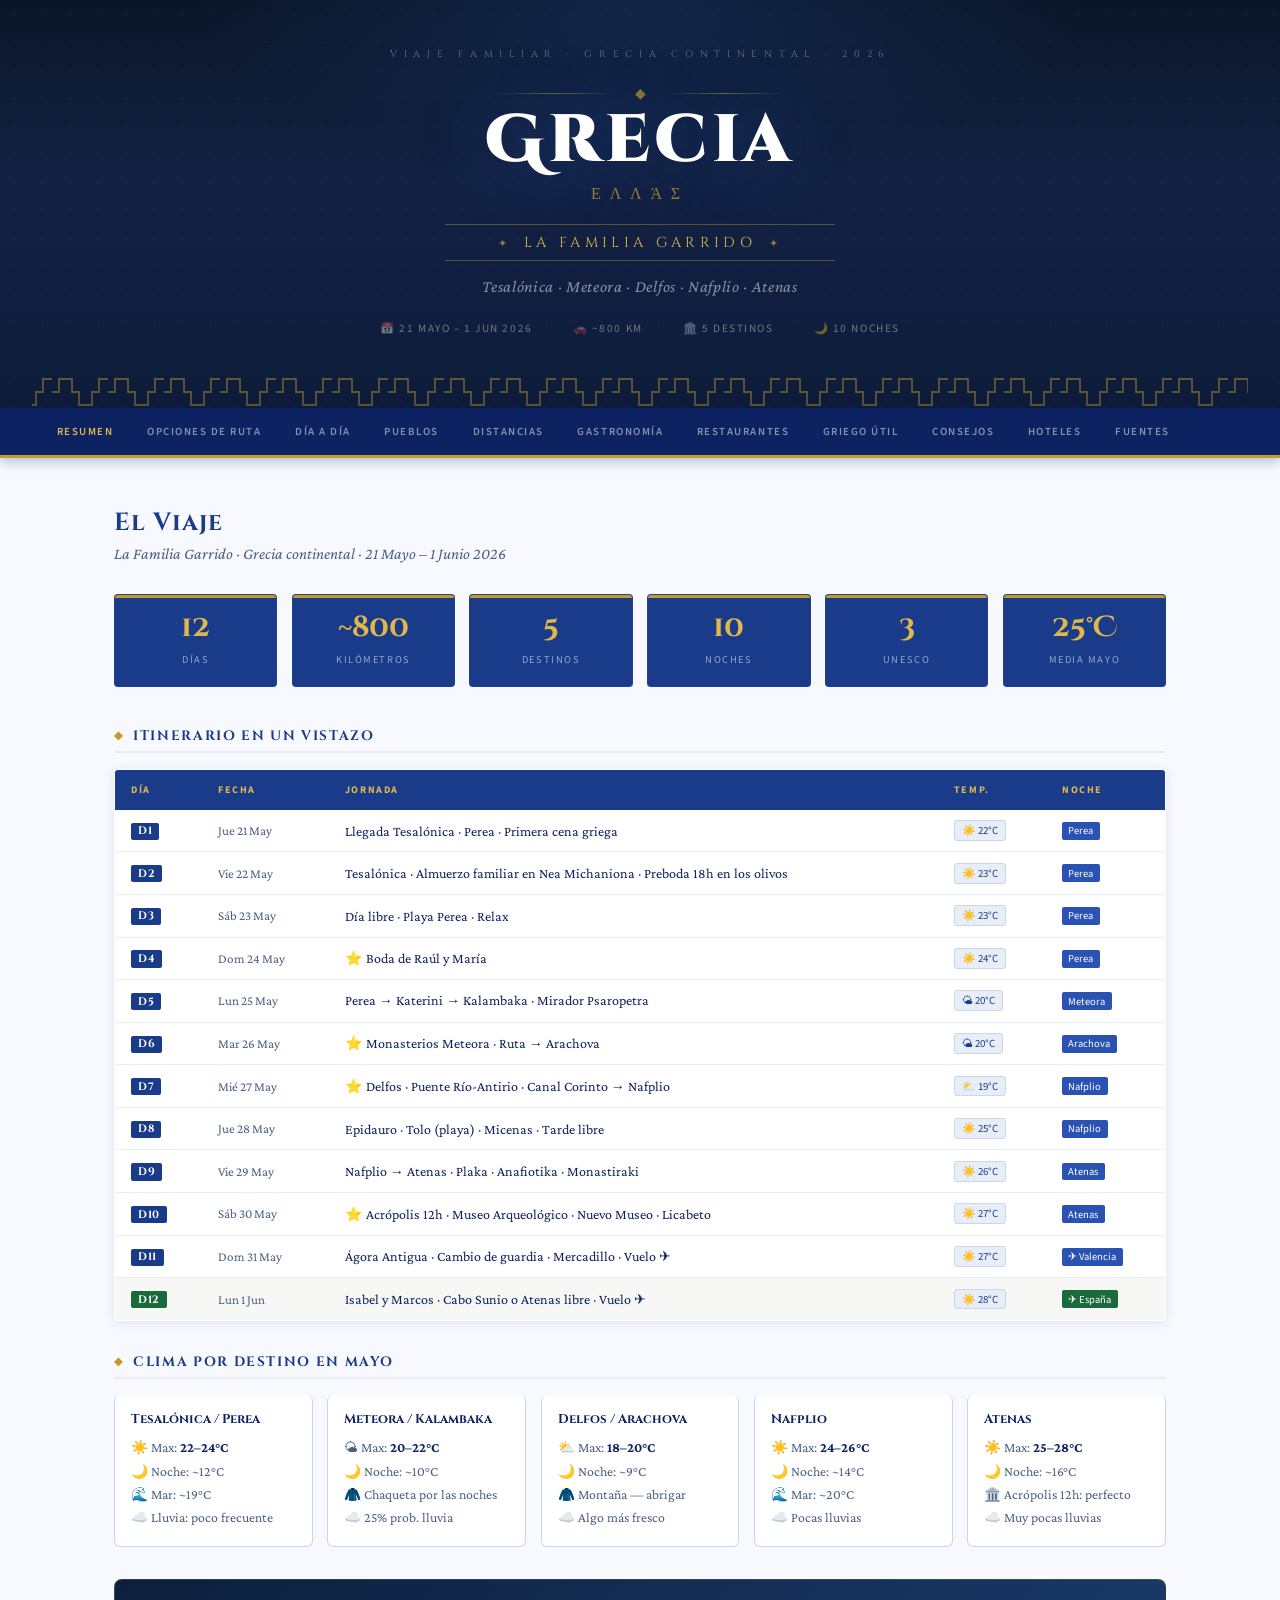
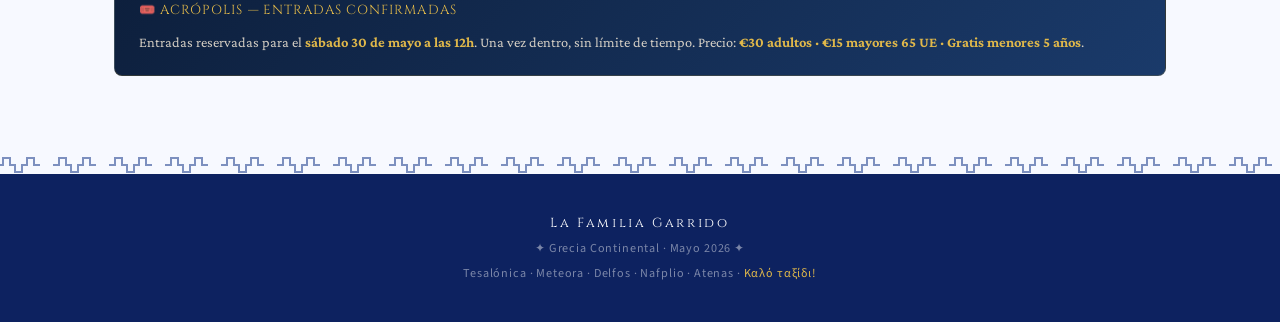
==== commit f7be8d0a: "Add files via upload" ====
--- a/2026GreciaGarris/index.html
+++ b/2026GreciaGarris/index.html
@@ -3,235 +3,792 @@
 <head>
 <meta charset="UTF-8">
 <meta name="viewport" content="width=device-width, initial-scale=1.0">
-<title>Los Garrido en Grecia · Mayo–Junio 2025</title>
-<link href="https://fonts.googleapis.com/css2?family=Cinzel:wght@400;600;700;900&family=Crimson+Pro:ital,wght@0,300;0,400;0,600;1,300;1,400&family=Source+Sans+3:wght@300;400;600&display=swap" rel="stylesheet">
+<title>Los Garrido en Grecia · Mayo 2026</title>
+<link href="https://fonts.googleapis.com/css2?family=Cinzel+Decorative:wght@400;700;900&family=Cinzel:wght@400;600;700&family=Crimson+Pro:ital,wght@0,300;0,400;0,600;1,300;1,400&family=Source+Sans+3:wght@300;400;600&display=swap" rel="stylesheet">
 <style>
-:root{--ink:#1e1a14;--cream:#f4ede0;--cream2:#ede3d2;--parchment:#d9cab0;--terracotta:#b85c35;--terracotta2:#d4724a;--gold:#b8862e;--gold2:#d4a843;--stone:#7a6a52;--stone2:#a89070;--olive:#4a5e30;--olive2:#6a7e4a;--sky:#3a6a8a;--sky2:#5a8aaa;--white:#fdf8f0}
+/* ═══════════════════════════════════════════════
+   PALETA GRIEGA — Azul cobalto sobre blanco
+   ═══════════════════════════════════════════════ */
+:root{
+  --cobalt:#1a3a8a;    /* azul cobalto principal */
+  --cobalt2:#2952b3;   /* cobalto medio */
+  --cobaltlt:#e8eef8;  /* cobalto muy claro */
+  --cobaltdk:#0d2260;  /* cobalto oscuro */
+  --gold:#c49a2a;      /* dorado acento */
+  --gold2:#e0b84a;
+  --white:#ffffff;
+  --off:#f7f9ff;       /* blanco azulado suave */
+  --ink:#0d2260;       /* texto principal: azul muy oscuro */
+  --stone:#4a6080;     /* texto secundario */
+  --stone2:#7a90aa;    /* texto terciario */
+  --parch:#c8d8ec;     /* borde/divisor */
+  --olive:#1a6a3a;
+  --shadow:rgba(13,34,96,.1);
+}
 *,*::before,*::after{box-sizing:border-box;margin:0;padding:0}
 html{scroll-behavior:smooth}
-body{font-family:'Crimson Pro',Georgia,serif;background:var(--cream);color:var(--ink);min-height:100vh;overflow-x:hidden}
-.meander{height:16px;background-image:url("data:image/svg+xml,%3Csvg xmlns='http://www.w3.org/2000/svg' width='40' height='16'%3E%3Cpath d='M0,8 h6 v-6 h6 v6 h6 v6 h6 v-6 h6 v-6 h4' fill='none' stroke='%23b8862e' stroke-width='1.5'/%3E%3C/svg%3E");background-repeat:repeat-x;background-position:center;opacity:.6}
-.meander-dark{background-image:url("data:image/svg+xml,%3Csvg xmlns='http://www.w3.org/2000/svg' width='40' height='16'%3E%3Cpath d='M0,8 h6 v-6 h6 v6 h6 v6 h6 v-6 h6 v-6 h4' fill='none' stroke='%23f4ede0' stroke-width='1.5'/%3E%3C/svg%3E");opacity:.4}
-header{background:var(--ink);color:var(--cream);text-align:center;padding:3rem 2rem 2rem;position:relative;overflow:hidden}
-header::before{content:'';position:absolute;inset:0;background:radial-gradient(ellipse at 20% 50%,rgba(184,134,46,.12) 0%,transparent 60%),radial-gradient(ellipse at 80% 50%,rgba(184,92,53,.10) 0%,transparent 60%);pointer-events:none}
-.header-ornament{font-family:'Cinzel',serif;font-size:.7rem;letter-spacing:.5em;color:var(--gold);opacity:.8;margin-bottom:1rem;text-transform:uppercase}
-header h1{font-family:'Cinzel',serif;font-size:clamp(2rem,5vw,3.5rem);font-weight:900;letter-spacing:.05em;color:var(--cream);line-height:1.1;margin-bottom:.5rem}
-header h1 span{color:var(--gold2)}
-.header-sub{font-family:'Crimson Pro',serif;font-style:italic;font-size:1.2rem;color:var(--parchment);opacity:.85;margin-bottom:1.5rem}
-.header-meta{display:flex;justify-content:center;gap:2rem;flex-wrap:wrap;font-family:'Source Sans 3',sans-serif;font-size:.82rem;letter-spacing:.12em;text-transform:uppercase;color:var(--stone2)}
-.header-meta span{display:flex;align-items:center;gap:.4rem}
-.header-meta i{color:var(--gold);font-style:normal}
-nav{background:var(--ink);border-top:1px solid rgba(184,134,46,.2);position:sticky;top:0;z-index:100;box-shadow:0 4px 20px rgba(0,0,0,.3)}
-.nav-inner{display:flex;overflow-x:auto;scrollbar-width:none;max-width:1100px;margin:0 auto}
-.nav-inner::-webkit-scrollbar{display:none}
-.tab-btn{background:none;border:none;color:var(--stone2);font-family:'Source Sans 3',sans-serif;font-size:.78rem;font-weight:600;letter-spacing:.15em;text-transform:uppercase;padding:1.1rem 1.4rem;cursor:pointer;white-space:nowrap;border-bottom:3px solid transparent;transition:all .25s}
-.tab-btn:hover{color:var(--cream)}
-.tab-btn.active{color:var(--gold2);border-bottom-color:var(--gold2)}
+body{font-family:'Crimson Pro',Georgia,serif;background:var(--off);color:var(--ink);overflow-x:hidden}
+
+/* ─── ORNAMENTO MEANDRO ─── */
+.meander{
+  height:18px;
+  background-image:url("data:image/svg+xml,%3Csvg xmlns='http://www.w3.org/2000/svg' width='56' height='18'%3E%3Cpath d='M2,9 h5 v-7 h7 v7 h5 v7 h7 v-7 h5 v-7 h7 v7 h5' fill='none' stroke='%231a3a8a' stroke-width='2' stroke-linecap='square'/%3E%3C/svg%3E");
+  background-repeat:repeat-x;background-position:center;opacity:.55
+}
+.meander-gold{
+  height:18px;
+  background-image:url("data:image/svg+xml,%3Csvg xmlns='http://www.w3.org/2000/svg' width='56' height='18'%3E%3Cpath d='M2,9 h5 v-7 h7 v7 h5 v7 h7 v-7 h5 v-7 h7 v7 h5' fill='none' stroke='%23c49a2a' stroke-width='2' stroke-linecap='square'/%3E%3C/svg%3E");
+  background-repeat:repeat-x;background-position:center;opacity:.7
+}
+.meander-white{
+  height:18px;
+  background-image:url("data:image/svg+xml,%3Csvg xmlns='http://www.w3.org/2000/svg' width='56' height='18'%3E%3Cpath d='M2,9 h5 v-7 h7 v7 h5 v7 h7 v-7 h5 v-7 h7 v7 h5' fill='none' stroke='%23ffffff' stroke-width='2' stroke-linecap='square'/%3E%3C/svg%3E");
+  background-repeat:repeat-x;background-position:center;opacity:.4
+}
+
+/* ─── HEADER ─── */
+header{
+  background:linear-gradient(180deg, #0a1628 0%, #132244 45%, #0d1c3a 100%);
+  color:white;text-align:center;
+  padding:3rem 2rem 0;
+  position:relative;overflow:hidden
+}
+/* Textura sutil de puntos */
+header::before{
+  content:'';position:absolute;inset:0;
+  background-image:radial-gradient(circle, rgba(196,154,42,.06) 1px, transparent 1px);
+  background-size:28px 28px;pointer-events:none
+}
+/* Resplandor central */
+header::after{
+  content:'';position:absolute;
+  top:-40%;left:50%;transform:translateX(-50%);
+  width:70%;height:80%;
+  background:radial-gradient(ellipse, rgba(41,82,163,.25) 0%, transparent 70%);
+  pointer-events:none
+}
+.h-meander-top{display:none}
+.h-band{display:none}
+.h-top{
+  font-family:'Cinzel',serif;font-size:.6rem;letter-spacing:.7em;
+  color:rgba(255,255,255,.38);margin-bottom:1.5rem;text-transform:uppercase;
+  position:relative;z-index:1
+}
+/* Líneas decorativas flanqueando el título */
+.h-lines{
+  display:flex;align-items:center;justify-content:center;
+  gap:1.2rem;margin-bottom:.4rem;position:relative;z-index:1
+}
+.h-line{flex:1;max-width:120px;height:1px;
+  background:linear-gradient(90deg,transparent,rgba(196,154,42,.55),transparent)}
+.h-ornament{color:var(--gold);font-size:.9rem;opacity:.7;flex-shrink:0}
+header h1{
+  font-family:'Cinzel Decorative',serif;
+  font-size:clamp(2.2rem,6vw,4.2rem);font-weight:900;
+  color:white;letter-spacing:.06em;line-height:1;margin-bottom:.5rem;
+  position:relative;z-index:1;
+  text-shadow:0 0 60px rgba(41,82,163,.6)
+}
+.h-greek{
+  font-family:'Cinzel',serif;font-size:clamp(.8rem,2vw,1rem);
+  color:var(--gold);letter-spacing:.55em;margin-bottom:1.2rem;
+  opacity:.75;position:relative;z-index:1
+}
+.h-family{
+  display:inline-block;
+  font-family:'Cinzel',serif;font-size:clamp(.72rem,1.8vw,.9rem);
+  color:var(--gold2);letter-spacing:.3em;text-transform:uppercase;
+  border-top:1px solid rgba(196,154,42,.4);
+  border-bottom:1px solid rgba(196,154,42,.4);
+  padding:.5rem 2.5rem;margin-bottom:1rem;
+  position:relative;z-index:1
+}
+.h-family::before,.h-family::after{
+  content:'✦';margin:0 .8rem;opacity:.6;font-size:.7rem
+}
+.h-sub{
+  font-family:'Crimson Pro',serif;font-style:italic;font-size:1.05rem;
+  color:rgba(255,255,255,.5);margin-bottom:1.6rem;
+  position:relative;z-index:1;letter-spacing:.04em
+}
+.h-meta{
+  display:flex;justify-content:center;gap:2.5rem;flex-wrap:wrap;
+  font-family:'Source Sans 3',sans-serif;font-size:.7rem;
+  letter-spacing:.14em;text-transform:uppercase;
+  color:rgba(255,255,255,.4);position:relative;z-index:1;
+  margin-bottom:0
+}
+/* Franja meandro al pie del header */
+.h-band-bottom{
+  height:32px;margin-top:2.5rem;position:relative;z-index:1;
+  background:linear-gradient(180deg,transparent,rgba(196,154,42,.08));
+  background-image:url("data:image/svg+xml,%3Csvg xmlns='http://www.w3.org/2000/svg' width='56' height='32'%3E%3Cpath d='M0,16 h7 v-13 h13 v13 h7 v13 h13 v-13 h7 v-13 h13 v13 h7' fill='none' stroke='%23c49a2a' stroke-width='1.8' stroke-linecap='square' opacity='.45'/%3E%3C/svg%3E");
+  background-repeat:repeat-x;background-position:center
+}
+
+/* ─── NAV ─── */
+nav{
+  background:var(--cobaltdk);
+  border-bottom:3px solid var(--gold);
+  position:sticky;top:0;z-index:100;
+  box-shadow:0 3px 12px rgba(13,34,96,.3)
+}
+.nav-i{display:flex;overflow-x:auto;scrollbar-width:none;max-width:1200px;margin:0 auto}
+.nav-i::-webkit-scrollbar{display:none}
+.tb{
+  background:none;border:none;color:rgba(255,255,255,.5);
+  font-family:'Source Sans 3',sans-serif;font-size:.68rem;font-weight:600;
+  letter-spacing:.14em;text-transform:uppercase;
+  padding:1rem 1.05rem;cursor:pointer;white-space:nowrap;
+  border-bottom:3px solid transparent;margin-bottom:-3px;transition:all .22s
+}
+.tb:hover{color:white;background:rgba(255,255,255,.06)}
+.tb.active{color:var(--gold2);border-bottom-color:var(--gold2)}
+
+/* ─── MAIN ─── */
 main{max-width:1100px;margin:0 auto;padding:2.5rem 1.5rem 4rem}
-.tab-pane{display:none}
-.tab-pane.active{display:block}
-.section-title{font-family:'Cinzel',serif;font-size:1.8rem;font-weight:700;color:var(--terracotta);margin-bottom:.4rem;letter-spacing:.03em}
-.section-subtitle{font-family:'Crimson Pro',serif;font-style:italic;color:var(--stone);font-size:1.05rem;margin-bottom:2rem}
-.kpi-grid{display:grid;grid-template-columns:repeat(auto-fit,minmax(130px,1fr));gap:1rem;margin-bottom:2.5rem}
-.kpi-card{background:var(--ink);color:var(--cream);border-radius:4px;padding:1.3rem 1rem;text-align:center;position:relative;overflow:hidden}
-.kpi-card::after{content:'';position:absolute;bottom:0;left:0;right:0;height:3px;background:var(--gold)}
-.kpi-num{font-family:'Cinzel',serif;font-size:2rem;font-weight:700;color:var(--gold2);display:block;line-height:1;margin-bottom:.4rem}
-.kpi-label{font-family:'Source Sans 3',sans-serif;font-size:.72rem;letter-spacing:.15em;text-transform:uppercase;color:var(--stone2)}
-.viajeros-grid{display:grid;grid-template-columns:repeat(auto-fill,minmax(150px,1fr));gap:.8rem;margin-bottom:2.5rem}
-.viajero-card{background:var(--white);border:1px solid var(--parchment);border-radius:4px;padding:.9rem 1rem;border-left:3px solid var(--terracotta)}
-.viajero-name{font-family:'Cinzel',serif;font-size:.85rem;font-weight:600;color:var(--ink);margin-bottom:.2rem}
-.viajero-role{font-family:'Crimson Pro',serif;font-style:italic;font-size:.88rem;color:var(--stone)}
-.itin-table{width:100%;border-collapse:collapse;font-size:.93rem;margin-bottom:2rem;background:var(--white);border-radius:4px;overflow:hidden;box-shadow:0 2px 12px rgba(0,0,0,.06)}
-.itin-table th{background:var(--ink);color:var(--gold2);font-family:'Source Sans 3',sans-serif;font-size:.7rem;letter-spacing:.15em;text-transform:uppercase;padding:.9rem 1rem;text-align:left}
-.itin-table td{padding:.75rem 1rem;border-bottom:1px solid var(--cream2);vertical-align:top}
-.itin-table tr:last-child td{border-bottom:none}
-.itin-table tr:hover td{background:var(--cream)}
-.day-badge{display:inline-block;background:var(--terracotta);color:white;font-family:'Cinzel',serif;font-size:.7rem;font-weight:700;padding:.15rem .5rem;border-radius:2px;letter-spacing:.05em}
-.night-badge{display:inline-block;background:var(--sky);color:white;font-family:'Source Sans 3',sans-serif;font-size:.68rem;padding:.1rem .45rem;border-radius:2px}
-.day-accordion{border:1px solid var(--parchment);border-radius:4px;margin-bottom:.8rem;overflow:hidden;background:var(--white);box-shadow:0 1px 6px rgba(0,0,0,.05);transition:box-shadow .2s}
-.day-accordion:hover{box-shadow:0 3px 14px rgba(0,0,0,.1)}
-.day-header{display:flex;align-items:center;gap:1rem;padding:1rem 1.2rem;cursor:pointer;user-select:none;border-left:4px solid var(--terracotta);transition:background .2s}
-.day-header:hover,.day-accordion.open .day-header{background:var(--cream)}
-.day-num{font-family:'Cinzel',serif;font-size:.75rem;font-weight:700;color:white;background:var(--terracotta);padding:.25rem .6rem;border-radius:2px;min-width:45px;text-align:center;flex-shrink:0}
-.day-date{font-family:'Source Sans 3',sans-serif;font-size:.75rem;color:var(--stone);letter-spacing:.1em;text-transform:uppercase;min-width:120px;flex-shrink:0}
-.day-summary{font-family:'Crimson Pro',serif;font-size:1rem;color:var(--ink);flex:1}
-.day-summary strong{color:var(--terracotta)}
-.day-chevron{width:18px;height:18px;flex-shrink:0;color:var(--stone2);transition:transform .3s;font-style:normal}
-.day-accordion.open .day-chevron{transform:rotate(180deg)}
-.day-body{display:none;padding:1.2rem 1.5rem 1.5rem;border-top:1px solid var(--cream2)}
-.day-accordion.open .day-body{display:block}
-.day-body h4{font-family:'Cinzel',serif;font-size:.78rem;font-weight:600;letter-spacing:.15em;text-transform:uppercase;color:var(--gold);margin:1.2rem 0 .5rem}
-.day-body h4:first-child{margin-top:0}
-.day-body p{font-size:.97rem;line-height:1.65;color:var(--ink);margin-bottom:.5rem}
-.day-body ul{list-style:none;padding:0}
-.day-body ul li{font-size:.95rem;line-height:1.6;padding:.2rem 0 .2rem 1.2rem;position:relative;color:var(--ink)}
-.day-body ul li::before{content:'◆';position:absolute;left:0;color:var(--terracotta);font-size:.5rem;top:.5rem}
-.alojamiento-pill{display:inline-flex;align-items:center;gap:.4rem;background:var(--sky);color:white;font-family:'Source Sans 3',sans-serif;font-size:.78rem;padding:.3rem .8rem;border-radius:20px;margin-top:.8rem}
-.cena-pill{display:inline-flex;align-items:center;gap:.4rem;background:var(--olive);color:white;font-family:'Source Sans 3',sans-serif;font-size:.78rem;padding:.3rem .8rem;border-radius:20px;margin-top:.5rem;margin-left:.4rem}
-.tip-box{background:rgba(184,134,46,.08);border-left:3px solid var(--gold);padding:.7rem 1rem;margin-top:.8rem;border-radius:0 4px 4px 0;font-size:.9rem;font-style:italic;color:var(--stone)}
-.town-nav{display:flex;flex-wrap:wrap;gap:.5rem;margin-bottom:2rem}
-.town-btn{background:var(--white);border:1px solid var(--parchment);border-radius:3px;padding:.5rem 1rem;font-family:'Source Sans 3',sans-serif;font-size:.78rem;font-weight:600;letter-spacing:.1em;text-transform:uppercase;cursor:pointer;color:var(--stone);transition:all .2s}
-.town-btn:hover,.town-btn.active{background:var(--terracotta);border-color:var(--terracotta);color:white}
-.town-pane{display:none}
-.town-pane.active{display:block}
-.town-header{display:grid;grid-template-columns:1fr auto;gap:1.5rem;align-items:start;margin-bottom:1.5rem;padding-bottom:1.5rem;border-bottom:1px solid var(--parchment)}
-.town-title-group h2{font-family:'Cinzel',serif;font-size:1.6rem;font-weight:700;color:var(--terracotta);margin-bottom:.3rem}
-.town-title-group p{font-family:'Crimson Pro',serif;font-style:italic;color:var(--stone);font-size:1rem}
-.town-meta{text-align:right;font-family:'Source Sans 3',sans-serif;font-size:.78rem;color:var(--stone);letter-spacing:.05em}
-.town-meta strong{color:var(--ink);display:block;margin-bottom:.2rem}
-.town-grid{display:grid;grid-template-columns:1fr 1fr;gap:1.5rem}
-@media(max-width:640px){.town-grid{grid-template-columns:1fr}.town-header{grid-template-columns:1fr}.town-meta{text-align:left}.day-date{min-width:auto}}
-.town-block h3{font-family:'Cinzel',serif;font-size:.8rem;font-weight:600;letter-spacing:.15em;text-transform:uppercase;color:var(--gold);margin-bottom:.7rem;padding-bottom:.4rem;border-bottom:1px solid var(--parchment)}
-.town-block p{font-size:.95rem;line-height:1.65;color:var(--ink);margin-bottom:.5rem}
-.town-block ul{list-style:none;padding:0}
-.town-block ul li{font-size:.93rem;line-height:1.6;padding:.25rem 0 .25rem 1.3rem;position:relative;color:var(--ink)}
-.town-block ul li::before{content:'→';position:absolute;left:0;color:var(--terracotta);font-size:.8rem}
-.juana-note{background:rgba(90,107,58,.08);border:1px solid rgba(90,107,58,.25);border-radius:4px;padding:.7rem 1rem;font-size:.88rem;color:var(--olive);margin-top:1rem;font-family:'Source Sans 3',sans-serif}
-.city-resto{margin-bottom:2.5rem}
-.city-resto-title{background:var(--ink);color:var(--gold2);padding:.8rem 1.2rem;border-radius:4px 4px 0 0;font-family:'Cinzel',serif;font-size:.95rem;font-weight:700;letter-spacing:.05em}
-.resto-cards{display:grid;grid-template-columns:repeat(auto-fill,minmax(270px,1fr));gap:1px;background:var(--parchment);border:1px solid var(--parchment);border-top:none;border-radius:0 0 4px 4px;overflow:hidden}
-.resto-card{background:var(--white);padding:1rem 1.1rem}
-.resto-name{font-family:'Cinzel',serif;font-size:.95rem;font-weight:600;color:var(--terracotta);margin-bottom:.3rem}
-.resto-meta{display:flex;flex-wrap:wrap;gap:.4rem;margin-bottom:.5rem}
-.tag{font-family:'Source Sans 3',sans-serif;font-size:.68rem;letter-spacing:.08em;text-transform:uppercase;padding:.15rem .5rem;border-radius:2px}
-.tag-type{background:var(--cream2);color:var(--stone)}
-.tag-price-1{background:#e8f4e8;color:#3a6a3a}
-.tag-price-2{background:#fff3e0;color:#8a5a20}
-.tag-price-3{background:#fce8e0;color:#8a3a20}
-.tag-price-4{background:#f0e0f0;color:#6a2a8a}
-.tag-reservar{background:var(--terracotta);color:white}
-.tag-dia{background:var(--sky);color:white}
-.resto-desc{font-size:.88rem;line-height:1.55;color:var(--stone)}
-.gastro-city{margin-bottom:2.5rem;background:var(--white);border-radius:4px;overflow:hidden;box-shadow:0 1px 8px rgba(0,0,0,.06)}
-.gastro-city-header{background:var(--terracotta);color:white;padding:.8rem 1.2rem;font-family:'Cinzel',serif;font-size:.95rem;font-weight:700;letter-spacing:.05em}
-.gastro-grid{display:grid;grid-template-columns:repeat(auto-fill,minmax(190px,1fr));gap:1px;background:var(--parchment)}
-.gastro-item{background:var(--white);padding:1rem 1.1rem}
-.gastro-item-name{font-family:'Crimson Pro',serif;font-weight:600;font-size:1rem;color:var(--ink);margin-bottom:.2rem}
-.gastro-item-cat{font-family:'Source Sans 3',sans-serif;font-size:.68rem;letter-spacing:.1em;text-transform:uppercase;color:var(--gold);margin-bottom:.4rem}
-.gastro-item p{font-size:.85rem;line-height:1.5;color:var(--stone)}
-.gastro-general{background:var(--ink);color:var(--cream);border-radius:4px;padding:1.5rem;margin-bottom:2rem}
-.gastro-general h3{font-family:'Cinzel',serif;font-size:1rem;color:var(--gold2);margin-bottom:1rem;letter-spacing:.05em}
-.gastro-general-grid{display:grid;grid-template-columns:repeat(auto-fill,minmax(170px,1fr));gap:1rem}
-.gastro-gen-item{font-size:.9rem;line-height:1.5}
-.gastro-gen-item strong{color:var(--gold2);display:block;margin-bottom:.2rem;font-family:'Cinzel',serif;font-size:.78rem;letter-spacing:.08em}
-.dist-table{width:100%;border-collapse:collapse;font-size:.88rem;background:var(--white);border-radius:4px;overflow:hidden;box-shadow:0 1px 6px rgba(0,0,0,.05);margin-bottom:1.5rem}
-.dist-table th{background:var(--ink);color:var(--gold2);font-family:'Source Sans 3',sans-serif;font-size:.68rem;letter-spacing:.12em;text-transform:uppercase;padding:.7rem 1rem;text-align:left}
-.dist-table td{padding:.6rem 1rem;border-bottom:1px solid var(--cream2)}
-.dist-table tr:last-child td{border-bottom:none}
-.dist-table tr:hover td{background:var(--cream)}
-.dist-km{font-family:'Cinzel',serif;color:var(--terracotta);font-weight:600}
-.consejo-section{margin-bottom:1.2rem}
-.consejo-header{display:flex;align-items:center;gap:1rem;background:var(--ink);color:var(--cream);padding:.9rem 1.2rem;border-radius:4px;cursor:pointer;user-select:none}
-.consejo-header.open{border-radius:4px 4px 0 0}
-.consejo-emoji{font-size:1.3rem}
-.consejo-header h3{font-family:'Cinzel',serif;font-size:.92rem;font-weight:700;letter-spacing:.05em;flex:1}
-.consejo-chevron{color:var(--gold2);transition:transform .3s;font-size:1rem;font-style:normal}
-.consejo-header.open .consejo-chevron{transform:rotate(180deg)}
-.consejo-body{display:none;background:var(--white);border:1px solid var(--parchment);border-top:none;border-radius:0 0 4px 4px;padding:1.2rem 1.4rem}
-.consejo-body.open{display:block}
-.consejo-body ul{list-style:none;padding:0}
-.consejo-body ul li{font-size:.93rem;line-height:1.65;padding:.3rem 0 .3rem 1.3rem;position:relative;color:var(--ink);border-bottom:1px solid var(--cream2)}
-.consejo-body ul li:last-child{border-bottom:none}
-.consejo-body ul li::before{content:'◆';position:absolute;left:0;color:var(--gold);font-size:.5rem;top:.6rem}
-.consejo-body ul li strong{color:var(--terracotta)}
-.fuentes-list{list-style:none;padding:0}
-.fuentes-list li{padding:.8rem 0;border-bottom:1px solid var(--parchment);font-size:.93rem;line-height:1.6;color:var(--ink)}
-.fuentes-list li:last-child{border-bottom:none}
-.fuentes-list a{color:var(--sky);text-decoration:none}
-.fuentes-list a:hover{text-decoration:underline}
-.fuentes-list strong{color:var(--terracotta);font-family:'Cinzel',serif;font-size:.78rem;letter-spacing:.08em;display:block;margin-bottom:.2rem}
-footer{background:var(--ink);color:var(--stone2);text-align:center;padding:2rem;font-family:'Source Sans 3',sans-serif;font-size:.78rem;letter-spacing:.08em}
-footer span{color:var(--gold)}
-hr.divider{border:none;border-top:1px solid var(--parchment);margin:2rem 0}
-.map-svg-container{background:var(--white);border:1px solid var(--parchment);border-radius:4px;padding:1.5rem;margin-bottom:1.5rem;overflow-x:auto}
+.tab{display:none}.tab.active{display:block}
+
+/* ─── TÍTULOS ─── */
+.T{font-family:'Cinzel',serif;font-size:1.55rem;font-weight:700;color:var(--cobalt);margin-bottom:.35rem;letter-spacing:.04em}
+.S{font-family:'Crimson Pro',serif;font-style:italic;color:var(--stone);font-size:1rem;margin-bottom:2rem}
+.T2{
+  font-family:'Cinzel',serif;font-size:.85rem;font-weight:700;
+  color:var(--cobalt);margin-bottom:1rem;letter-spacing:.12em;
+  text-transform:uppercase;padding-bottom:.4rem;
+  border-bottom:2px solid var(--cobaltlt);
+  display:flex;align-items:center;gap:.6rem
+}
+.T2::before{content:'◆';color:var(--gold);font-size:.7rem}
+
+/* ─── KPI ─── */
+.kpig{display:grid;grid-template-columns:repeat(auto-fit,minmax(110px,1fr));gap:.9rem;margin-bottom:2.5rem}
+.kpi{
+  background:var(--cobalt);border-radius:4px;padding:1.2rem .9rem;
+  text-align:center;position:relative;overflow:hidden;
+  border:1px solid rgba(41,82,179,.3)
+}
+.kpi::before{
+  content:'';position:absolute;top:0;left:0;right:0;height:3px;
+  background:var(--gold)
+}
+.kn{font-family:'Cinzel Decorative',serif;font-size:1.8rem;font-weight:700;color:var(--gold2);display:block;line-height:1;margin-bottom:.35rem}
+.kl{font-family:'Source Sans 3',sans-serif;font-size:.65rem;letter-spacing:.15em;text-transform:uppercase;color:rgba(255,255,255,.55)}
+
+/* ─── TABLA ─── */
+.it{width:100%;border-collapse:collapse;font-size:.88rem;background:var(--white);border-radius:4px;overflow:hidden;box-shadow:0 2px 12px var(--shadow);margin-bottom:2rem;border:1px solid var(--parch)}
+.it th{background:var(--cobalt);color:var(--gold2);font-family:'Source Sans 3',sans-serif;font-size:.63rem;letter-spacing:.16em;text-transform:uppercase;padding:.8rem 1rem;text-align:left}
+.it td{padding:.65rem 1rem;border-bottom:1px solid var(--cobaltlt);vertical-align:middle}
+.it tr:last-child td{border-bottom:none}
+.it tr:hover td{background:var(--cobaltlt)}
+.db{display:inline-block;background:var(--cobalt);color:white;font-family:'Cinzel',serif;font-size:.67rem;font-weight:700;padding:.1rem .45rem;border-radius:2px;letter-spacing:.04em}
+.nb{display:inline-block;background:var(--cobalt2);color:white;font-family:'Source Sans 3',sans-serif;font-size:.66rem;padding:.09rem .4rem;border-radius:2px}
+.tbadge{display:inline-flex;align-items:center;gap:.25rem;background:var(--cobaltlt);border:1px solid var(--parch);border-radius:3px;font-family:'Source Sans 3',sans-serif;font-size:.68rem;padding:.12rem .45rem;color:var(--cobalt)}
+
+/* ─── ACORDEÓN DÍA A DÍA ─── */
+.da{border:1px solid var(--parch);border-radius:4px;margin-bottom:.75rem;overflow:hidden;background:var(--white);box-shadow:0 1px 6px var(--shadow)}
+.da-h{display:flex;align-items:center;gap:.85rem;padding:.9rem 1.2rem;cursor:pointer;user-select:none;border-left:4px solid var(--cobalt);transition:background .18s}
+.da-h:hover,.da.open .da-h{background:var(--cobaltlt)}
+.da-n{font-family:'Cinzel',serif;font-size:.7rem;font-weight:700;color:white;background:var(--cobalt);padding:.22rem .55rem;border-radius:2px;flex-shrink:0;min-width:40px;text-align:center}
+.da-d{font-family:'Source Sans 3',sans-serif;font-size:.7rem;color:var(--stone2);letter-spacing:.09em;text-transform:uppercase;flex-shrink:0;min-width:100px}
+.da-s{font-family:'Crimson Pro',serif;font-size:.97rem;color:var(--ink);flex:1}
+.da-s strong{color:var(--cobalt)}
+.da-t{font-family:'Source Sans 3',sans-serif;font-size:.68rem;color:var(--gold);flex-shrink:0;white-space:nowrap}
+.da-c{font-style:normal;color:var(--stone2);transition:transform .3s;flex-shrink:0}
+.da.open .da-c{transform:rotate(180deg)}
+.da-b{display:none;padding:1.2rem 1.5rem 1.5rem;border-top:1px solid var(--cobaltlt)}
+.da.open .da-b{display:block}
+.da-b h4{font-family:'Cinzel',serif;font-size:.74rem;font-weight:600;letter-spacing:.16em;text-transform:uppercase;color:var(--cobalt);margin:1.1rem 0 .45rem;padding-bottom:.3rem;border-bottom:1px solid var(--cobaltlt)}
+.da-b h4:first-child{margin-top:0}
+.da-b p{font-size:.93rem;line-height:1.7;color:var(--ink);margin-bottom:.5rem}
+.da-b ul{list-style:none;padding:0}
+.da-b ul li{font-size:.91rem;line-height:1.65;padding:.25rem 0 .25rem 1.2rem;position:relative;color:var(--ink);border-bottom:1px solid var(--cobaltlt)}
+.da-b ul li:last-child{border-bottom:none}
+.da-b ul li::before{content:'◆';position:absolute;left:0;color:var(--cobalt2);font-size:.45rem;top:.55rem}
+.ap{display:inline-flex;align-items:center;gap:.35rem;background:var(--cobalt);color:white;font-family:'Source Sans 3',sans-serif;font-size:.73rem;padding:.28rem .75rem;border-radius:20px;margin-top:.8rem}
+.cp{display:inline-flex;align-items:center;gap:.35rem;background:var(--olive);color:white;font-family:'Source Sans 3',sans-serif;font-size:.73rem;padding:.28rem .75rem;border-radius:20px;margin-top:.45rem;margin-left:.4rem}
+.tip{background:var(--cobaltlt);border-left:3px solid var(--cobalt);padding:.7rem 1rem;margin-top:.8rem;border-radius:0 4px 4px 0;font-size:.88rem;font-style:italic;color:var(--stone)}
+
+/* ─── OPCIONES RUTA ─── */
+.op-intro{background:var(--cobalt);color:white;border-radius:6px;padding:1.5rem;margin-bottom:2rem}
+.op-intro h3{font-family:'Cinzel',serif;font-size:.88rem;color:var(--gold2);letter-spacing:.08em;margin-bottom:.7rem;text-transform:uppercase}
+.op-intro p{font-size:.92rem;line-height:1.72;color:rgba(255,255,255,.8)}
+.op{border-radius:6px;overflow:hidden;margin-bottom:1.5rem;box-shadow:0 3px 14px var(--shadow);border:1px solid var(--parch)}
+.op.rec{border-color:var(--gold);box-shadow:0 3px 18px rgba(196,154,42,.2)}
+.op-hdr{padding:.95rem 1.4rem;display:flex;align-items:center;justify-content:space-between;flex-wrap:wrap;gap:.5rem}
+.op-hdr.std{background:var(--cobalt)}
+.op-hdr.rec{background:linear-gradient(135deg,var(--gold),var(--gold2))}
+.op-hdr h3{font-family:'Cinzel',serif;font-size:.95rem;font-weight:700;color:white;letter-spacing:.04em}
+.op-badge{background:rgba(255,255,255,.18);font-family:'Source Sans 3',sans-serif;font-size:.7rem;color:white;padding:.25rem .8rem;border-radius:20px;letter-spacing:.07em;white-space:nowrap;border:1px solid rgba(255,255,255,.2)}
+.op-body{background:var(--white);padding:1.4rem 1.5rem}
+.op-desc{font-size:.9rem;line-height:1.68;color:var(--stone);margin-bottom:1.2rem;padding-bottom:1.1rem;border-bottom:1px solid var(--cobaltlt);font-style:italic}
+.op-cols{display:grid;grid-template-columns:1fr 1fr;gap:2rem}
+@media(max-width:580px){.op-cols{grid-template-columns:1fr}}
+.op-col h4{font-family:'Cinzel',serif;font-size:.74rem;color:white;letter-spacing:.12em;text-transform:uppercase;margin-bottom:.7rem;padding:.4rem .8rem;background:var(--cobalt);border-radius:3px;display:inline-block}
+.op-col ul{list-style:none;padding:0;margin-bottom:.5rem}
+.op-col ul li{font-size:.88rem;line-height:1.68;padding:.3rem 0 .3rem 1.2rem;position:relative;border-bottom:1px solid var(--cobaltlt);color:var(--ink)}
+.op-col ul li:last-child{border-bottom:none}
+.op-col ul li::before{content:'◆';position:absolute;left:0;color:var(--cobalt2);font-size:.46rem;top:.62rem}
+.op-col ul li strong{color:var(--cobalt)}
+.enc{background:var(--cobaltlt);border:1px solid var(--parch);border-radius:5px;padding:.9rem 1.2rem;margin-top:1.1rem;font-size:.88rem;color:var(--stone)}
+.enc strong{color:var(--cobalt);display:block;margin-bottom:.2rem;font-family:'Cinzel',serif;font-size:.74rem;letter-spacing:.08em;text-transform:uppercase}
+.pc{display:grid;grid-template-columns:1fr 1fr;gap:.9rem;margin-top:1.1rem}
+@media(max-width:500px){.pc{grid-template-columns:1fr}}
+.pros{background:rgba(26,106,58,.07);border-radius:5px;padding:.9rem 1rem;border:1px solid rgba(26,106,58,.15)}
+.cons{background:rgba(160,30,30,.06);border-radius:5px;padding:.9rem 1rem;border:1px solid rgba(160,30,30,.12)}
+.pros h5{font-family:'Cinzel',serif;font-size:.7rem;letter-spacing:.1em;color:var(--olive);margin-bottom:.5rem;text-transform:uppercase}
+.cons h5{font-family:'Cinzel',serif;font-size:.7rem;letter-spacing:.1em;color:#a01e1e;margin-bottom:.5rem;text-transform:uppercase}
+.pros ul,.cons ul{list-style:none;padding:0;font-size:.82rem;line-height:1.65;color:var(--stone)}
+.pros ul li,.cons ul li{padding:.15rem 0 .15rem .95rem;position:relative}
+.pros ul li::before{content:'✓';position:absolute;left:0;color:var(--olive);font-weight:700}
+.cons ul li::before{content:'✗';position:absolute;left:0;color:#a01e1e;font-weight:700}
+.op-rec-box{background:var(--cobalt);color:white;border-radius:6px;padding:1.4rem;margin-top:1.5rem}
+.op-rec-box h4{font-family:'Cinzel',serif;font-size:.85rem;color:var(--gold2);letter-spacing:.08em;margin-bottom:.8rem;text-transform:uppercase}
+.op-rec-box p{font-size:.9rem;line-height:1.72;color:rgba(255,255,255,.82);margin-bottom:.6rem}
+.op-rec-box p:last-child{margin-bottom:0}
+.op-rec-box strong{color:var(--gold2)}
+
+/* ─── PUEBLOS ─── */
+.tn{display:flex;flex-wrap:wrap;gap:.5rem;margin-bottom:2rem}
+.tnb{background:var(--white);border:1px solid var(--parch);border-radius:3px;padding:.45rem .95rem;font-family:'Source Sans 3',sans-serif;font-size:.73rem;font-weight:600;letter-spacing:.09em;text-transform:uppercase;cursor:pointer;color:var(--stone);transition:all .2s}
+.tnb:hover,.tnb.active{background:var(--cobalt);border-color:var(--cobalt);color:white}
+.tp{display:none}.tp.active{display:block}
+.tp-hdr{background:var(--cobalt);border-radius:6px 6px 0 0;padding:1.4rem 1.6rem}
+.tp-hdr h2{font-family:'Cinzel',serif;font-size:1.5rem;font-weight:700;color:white;margin-bottom:.25rem;letter-spacing:.04em}
+.tp-hdr .tp-subtitle{font-family:'Crimson Pro',serif;font-style:italic;color:rgba(255,255,255,.85);font-size:.97rem}
+.tp-meta{display:flex;flex-wrap:wrap;gap:2rem;padding:.9rem 1.6rem;background:var(--cobaltdk);font-family:'Source Sans 3',sans-serif;font-size:.78rem}
+.tp-meta span{color:rgba(255,255,255,.65);display:flex;flex-direction:column;gap:.15rem}
+.tp-meta strong{color:var(--gold2);font-size:.65rem;letter-spacing:.12em;text-transform:uppercase;display:block}
+.tp-body{background:var(--white);border:1px solid var(--parch);border-top:none;border-radius:0 0 6px 6px;padding:1.6rem}
+.tp-grid{display:grid;grid-template-columns:1fr 1fr;gap:2rem}
+@media(max-width:640px){.tp-grid{grid-template-columns:1fr}.tp-hdr h2{font-size:1.2rem}}
+.tp-block h3{font-family:'Cinzel',serif;font-size:.77rem;font-weight:600;letter-spacing:.18em;text-transform:uppercase;color:var(--cobalt);margin-bottom:.75rem;padding-bottom:.45rem;border-bottom:2px solid var(--cobaltlt);display:flex;align-items:center;gap:.5rem}
+.tp-block p{font-size:.93rem;line-height:1.72;color:var(--ink);margin-bottom:.55rem}
+.tp-block ul{list-style:none;padding:0}
+.tp-block ul li{font-size:.91rem;line-height:1.65;padding:.32rem 0 .32rem 1.3rem;position:relative;color:var(--ink);border-bottom:1px solid var(--cobaltlt)}
+.tp-block ul li:last-child{border-bottom:none}
+.tp-block ul li::before{content:'→';position:absolute;left:0;color:var(--cobalt2);font-weight:600}
+.tp-block ul li strong{color:var(--cobalt)}
+.curiosity{background:var(--cobaltlt);border-left:3px solid var(--cobalt2);padding:.7rem 1rem;margin:.5rem 0;border-radius:0 5px 5px 0;font-size:.87rem;color:var(--stone);line-height:1.6}
+.curiosity::before{content:'💡 ';font-size:.9rem}
+.kids-note{background:rgba(26,106,58,.07);border:1px solid rgba(26,106,58,.18);border-radius:5px;padding:.75rem 1rem;font-size:.86rem;color:var(--olive);margin-top:1.2rem;line-height:1.6}
+.kids-note strong{color:var(--olive);font-family:'Cinzel',serif;font-size:.78rem;letter-spacing:.05em;display:block;margin-bottom:.2rem}
+
+/* ─── RESTAURANTES ─── */
+.rc{margin-bottom:2.2rem;border-radius:6px;overflow:hidden;box-shadow:0 2px 10px var(--shadow);border:1px solid var(--parch)}
+.rc-t{background:var(--cobalt);color:white;padding:.85rem 1.3rem;font-family:'Cinzel',serif;font-size:.9rem;font-weight:700;letter-spacing:.06em;border-bottom:2px solid var(--gold)}
+.rc-g{display:grid;grid-template-columns:repeat(auto-fill,minmax(255px,1fr));gap:1px;background:var(--parch)}
+.rcard{background:var(--white);padding:1.1rem}
+.rcard-n{font-family:'Cinzel',serif;font-size:.9rem;font-weight:600;color:var(--cobalt);margin-bottom:.3rem}
+.rcard-m{display:flex;flex-wrap:wrap;gap:.35rem;margin-bottom:.45rem}
+.tag{font-family:'Source Sans 3',sans-serif;font-size:.65rem;letter-spacing:.07em;text-transform:uppercase;padding:.12rem .45rem;border-radius:2px}
+.tt{background:var(--cobaltlt);color:var(--cobalt)}
+.p1{background:#e8f4e8;color:#2a6a2a}
+.p2{background:#fff3e0;color:#8a5a20}
+.p3{background:#fce8e0;color:#8a2a2a}
+.p4{background:#f0e0f0;color:#6a2a8a}
+.tr{background:var(--cobalt);color:white}
+.td{background:var(--cobalt2);color:white}
+.rcard-d{font-size:.85rem;line-height:1.58;color:var(--stone)}
+
+/* ─── GASTRONOMÍA ─── */
+.gg{background:var(--cobalt);color:white;border-radius:6px;padding:1.5rem;margin-bottom:1.8rem}
+.gg h3{font-family:'Cinzel',serif;font-size:.88rem;color:var(--gold2);margin-bottom:.9rem;letter-spacing:.06em;text-transform:uppercase}
+.gg-g{display:grid;grid-template-columns:repeat(auto-fill,minmax(160px,1fr));gap:.9rem}
+.gi{font-size:.87rem;line-height:1.55}
+.gi strong{color:var(--gold2);display:block;margin-bottom:.12rem;font-family:'Cinzel',serif;font-size:.74rem;letter-spacing:.07em}
+.gc{margin-bottom:1.8rem;background:var(--white);border-radius:6px;overflow:hidden;box-shadow:0 2px 10px var(--shadow);border:1px solid var(--parch)}
+.gc-h{background:var(--cobalt2);color:white;padding:.8rem 1.2rem;font-family:'Cinzel',serif;font-size:.9rem;font-weight:700;letter-spacing:.05em}
+.gc-g{display:grid;grid-template-columns:repeat(auto-fill,minmax(185px,1fr));gap:1px;background:var(--parch)}
+.gci{background:var(--white);padding:1rem 1.1rem}
+.gci-n{font-family:'Crimson Pro',serif;font-weight:600;font-size:1rem;color:var(--ink);margin-bottom:.12rem}
+.gci-c{font-family:'Source Sans 3',sans-serif;font-size:.65rem;letter-spacing:.09em;text-transform:uppercase;color:var(--cobalt2);margin-bottom:.32rem}
+.gci p{font-size:.83rem;line-height:1.52;color:var(--stone)}
+
+/* ─── DISTANCIAS ─── */
+.dt{width:100%;border-collapse:collapse;font-size:.87rem;background:var(--white);border-radius:6px;overflow:hidden;box-shadow:0 2px 10px var(--shadow);margin-bottom:1.5rem;border:1px solid var(--parch)}
+.dt th{background:var(--cobalt);color:var(--gold2);font-family:'Source Sans 3',sans-serif;font-size:.63rem;letter-spacing:.14em;text-transform:uppercase;padding:.75rem 1rem;text-align:left}
+.dt td{padding:.62rem 1rem;border-bottom:1px solid var(--cobaltlt);vertical-align:middle}
+.dt tr:last-child td{border-bottom:none}
+.dt tr:hover td{background:var(--cobaltlt)}
+.dk{font-family:'Cinzel',serif;color:var(--cobalt);font-weight:700}
+.ds td{background:var(--cobaltlt);font-family:'Cinzel',serif;font-size:.68rem;color:var(--cobalt);letter-spacing:.1em;padding:.45rem 1rem !important;text-transform:uppercase}
+
+/* ─── GRIEGO ─── */
+.gr-c{margin-bottom:1.8rem;border-radius:6px;overflow:hidden;box-shadow:0 2px 10px var(--shadow);border:1px solid var(--parch)}
+.gr-h{background:var(--cobalt);color:white;padding:.8rem 1.2rem;font-family:'Cinzel',serif;font-size:.9rem;font-weight:700;letter-spacing:.05em}
+.gr-g{display:grid;grid-template-columns:repeat(auto-fill,minmax(195px,1fr));gap:1px;background:var(--parch)}
+.gr-i{background:var(--white);padding:.9rem 1.1rem}
+.gr-gr{font-family:'Crimson Pro',serif;font-weight:600;font-size:1.05rem;color:var(--cobalt);margin-bottom:.08rem}
+.gr-p{font-family:'Source Sans 3',sans-serif;font-size:.71rem;color:var(--stone2);font-style:italic;margin-bottom:.3rem;letter-spacing:.04em}
+.gr-e{font-size:.88rem;color:var(--ink)}
+
+/* ─── CONSEJOS ─── */
+.cs{margin-bottom:1rem;border-radius:6px;overflow:hidden;box-shadow:0 2px 10px var(--shadow)}
+.cs-h{display:flex;align-items:center;gap:.9rem;background:var(--cobalt);color:white;padding:.95rem 1.3rem;cursor:pointer;user-select:none}
+.cs-h.open{border-radius:6px 6px 0 0}
+.cs-emoji{font-size:1.2rem;flex-shrink:0}
+.cs-h h3{font-family:'Cinzel',serif;font-size:.88rem;font-weight:700;letter-spacing:.05em;flex:1;color:var(--gold2)}
+.cs-chev{font-style:normal;color:rgba(255,255,255,.5);transition:transform .3s;flex-shrink:0;font-size:1rem}
+.cs-h.open .cs-chev{transform:rotate(180deg)}
+.cs-b{display:none;background:var(--white);border:1px solid var(--parch);border-top:none;border-radius:0 0 6px 6px;padding:1.2rem 1.4rem}
+.cs-b.open{display:block}
+.cs-b ul{list-style:none;padding:0}
+.cs-b ul li{font-size:.91rem;line-height:1.68;padding:.32rem 0 .32rem 1.25rem;position:relative;color:var(--ink);border-bottom:1px solid var(--cobaltlt)}
+.cs-b ul li:last-child{border-bottom:none}
+.cs-b ul li::before{content:'◆';position:absolute;left:0;color:var(--cobalt2);font-size:.47rem;top:.64rem}
+.cs-b ul li strong{color:var(--cobalt)}
+
+/* ─── HOTELES ─── */
+.hcard{background:var(--white);border-radius:6px;overflow:hidden;margin-bottom:1.3rem;box-shadow:0 2px 12px var(--shadow);border:1px solid var(--parch)}
+.hcard-hdr{background:var(--cobalt);padding:.9rem 1.3rem;display:flex;align-items:center;justify-content:space-between;flex-wrap:wrap;gap:.5rem;border-bottom:2px solid var(--gold)}
+.hcard-dest{font-family:'Cinzel',serif;font-size:.95rem;font-weight:700;color:white;letter-spacing:.04em}
+.hcard-dates{color:rgba(255,255,255,.55);font-family:'Source Sans 3',sans-serif;font-size:.76rem}
+.hok{background:#2a6a3a;color:white;font-family:'Source Sans 3',sans-serif;font-size:.69rem;padding:.24rem .7rem;border-radius:20px}
+.hpend{background:#a01e1e;color:white;font-family:'Source Sans 3',sans-serif;font-size:.69rem;padding:.24rem .7rem;border-radius:20px}
+.hcard-body{padding:1.2rem 1.4rem}
+.hcard-name{font-family:'Cinzel',serif;font-size:1rem;font-weight:700;color:var(--cobalt);margin-bottom:.25rem}
+.hcard-rate{font-family:'Source Sans 3',sans-serif;font-size:.79rem;color:var(--stone);font-style:italic;margin-bottom:.6rem}
+.hcard-desc{font-size:.9rem;line-height:1.68;color:var(--stone);margin-bottom:.8rem}
+.hcard-info{display:flex;flex-wrap:wrap;gap:1.5rem;font-size:.82rem;margin-bottom:.75rem;padding-bottom:.75rem;border-bottom:1px solid var(--cobaltlt)}
+.hcard-info span{color:var(--stone)}
+.hcard-info span strong{color:var(--ink);display:block;font-family:'Source Sans 3',sans-serif;font-size:.7rem;letter-spacing:.08em;text-transform:uppercase;margin-bottom:.1rem}
+.hcard-link a{color:var(--cobalt2);font-size:.82rem;font-family:'Source Sans 3',sans-serif;text-decoration:none}
+.hcard-link a:hover{text-decoration:underline}
+.atenas-opts{display:grid;grid-template-columns:repeat(auto-fill,minmax(240px,1fr));gap:1rem;margin-top:.5rem}
+.aopt{border:1px solid var(--parch);border-radius:5px;padding:1rem;border-top:3px solid var(--cobalt2)}
+.aopt-n{font-family:'Cinzel',serif;font-size:.82rem;font-weight:700;color:var(--cobalt);margin-bottom:.2rem}
+.aopt-r{font-size:.78rem;color:var(--stone);margin-bottom:.4rem;font-style:italic}
+.aopt-d{font-size:.82rem;line-height:1.55;color:var(--stone)}
+
+/* ─── FUENTES ─── */
+.fl{list-style:none;padding:0}
+.fl li{padding:.8rem 0;border-bottom:1px solid var(--cobaltlt);font-size:.91rem;line-height:1.65;color:var(--ink)}
+.fl li:last-child{border-bottom:none}
+.fl a{color:var(--cobalt2);text-decoration:none}
+.fl a:hover{text-decoration:underline}
+.fl strong{color:var(--cobalt);font-family:'Cinzel',serif;font-size:.75rem;letter-spacing:.07em;display:block;margin-bottom:.12rem;text-transform:uppercase}
+
+/* ─── FOOTER ─── */
+footer{background:var(--cobaltdk);color:rgba(255,255,255,.45);text-align:center;padding:2.5rem 2rem;font-family:'Source Sans 3',sans-serif;font-size:.76rem;letter-spacing:.07em}
+footer span{color:var(--gold2)}
+footer .f-family{font-family:'Cinzel',serif;font-size:.82rem;color:white;letter-spacing:.2em;display:block;margin-bottom:.5rem}
+
+@media(max-width:640px){.tp-grid,.op-cols,.pc{grid-template-columns:1fr}}
 </style>
 </head>
 <body>
+
 <header>
-  <p class="header-ornament">✦ Roadtrip por la Grecia Continental · Mayo 2026 ✦</p>
-  <h1>ΕΛΛΆΣ · <span>Grecia</span></h1>
-  <p class="header-sub">Tesalónica · Meteora · Delfos · Nafplio · Atenas</p>
-  <div class="meander meander-dark" style="margin-bottom:1rem"></div>
-  <div class="header-meta">
-    <span><i>📅</i> 21 Mayo – 1 Junio 2025</span>
-    
-    <span><i>🚗</i> ~800 km</span>
-    <span><i>🏛️</i> 5 destinos</span>
-    <span><i>🌙</i> 11 noches</span>
-  </div>
+  <p class="h-top">Viaje Familiar · Grecia Continental · 2026</p>
+  <div class="h-lines">
+    <div class="h-line"></div>
+    <span class="h-ornament">◆</span>
+    <div class="h-line"></div>
+  </div>
+  <h1>Grecia</h1>
+  <p class="h-greek">ΕΛΛΆΣ</p>
+  <div class="h-family">La Familia Garrido</div>
+  <p class="h-sub">Tesalónica · Meteora · Delfos · Nafplio · Atenas</p>
+  <div class="h-meta">
+    <span>📅 21 Mayo – 1 Jun 2026</span>
+    <span>🚗 ~800 km</span>
+    <span>🏛️ 5 destinos</span>
+    <span>🌙 10 noches</span>
+  </div>
+  <div class="h-band-bottom"></div>
 </header>
+
 <nav>
-  <div class="nav-inner">
-    <button class="tab-btn active" onclick="showTab('resumen')">Resumen</button>
-    <button class="tab-btn" onclick="showTab('diadia')">Día a Día</button>
-    <button class="tab-btn" onclick="showTab('pueblos')">Pueblos</button>
-    <button class="tab-btn" onclick="showTab('comida')">Restaurantes</button>
-    <button class="tab-btn" onclick="showTab('gastronomia')">Gastronomía</button>
-    <button class="tab-btn" onclick="showTab('mapas')">Mapas y Rutas</button>
-    <button class="tab-btn" onclick="showTab('hoteles')">Hoteles</button>
-    <button class="tab-btn" onclick="showTab('consejos')">Consejos</button>
-    <button class="tab-btn" onclick="showTab('fuentes')">Fuentes</button>
+  <div class="nav-i">
+    <button class="tb active" onclick="showTab('resumen')">Resumen</button>
+    <button class="tb" onclick="showTab('opciones')">Opciones de Ruta</button>
+    <button class="tb" onclick="showTab('diadia')">Día a Día</button>
+    <button class="tb" onclick="showTab('pueblos')">Pueblos</button>
+    <button class="tb" onclick="showTab('distancias')">Distancias</button>
+    <button class="tb" onclick="showTab('gastronomia')">Gastronomía</button>
+    <button class="tb" onclick="showTab('restaurantes')">Restaurantes</button>
+    <button class="tb" onclick="showTab('griego')">Griego útil</button>
+    <button class="tb" onclick="showTab('consejos')">Consejos</button>
+    <button class="tb" onclick="showTab('hoteles')">Hoteles</button>
+    <button class="tb" onclick="showTab('fuentes')">Fuentes</button>
   </div>
 </nav>
+
 <main>
-
 <!-- RESUMEN -->
-<div id="tab-resumen" class="tab-pane active">
-  <div class="section-title" style="margin-top:.5rem">El Viaje</div>
-  <p class="section-subtitle">Grecia continental · Mayo 2026</p>
-  <div class="kpi-grid">
-    <div class="kpi-card"><span class="kpi-num">11</span><span class="kpi-label">Días de viaje</span></div>
-    <div class="kpi-card"><span class="kpi-num">~800</span><span class="kpi-label">Kilómetros</span></div>
-    <div class="kpi-card"><span class="kpi-num">5</span><span class="kpi-label">Destinos</span></div>
-    <div class="kpi-card"><span class="kpi-num">10</span><span class="kpi-label">Noches</span></div>
-    <div class="kpi-card"><span class="kpi-num">5</span><span class="kpi-label">Hoteles</span></div>
-  </div>
-  <div class="section-title" style="font-size:1.2rem;margin-bottom:1rem">Alojamientos</div>
-  <table class="itin-table" style="margin-bottom:2rem">
-    <thead><tr><th>Fechas</th><th>Destino</th><th>Hotel</th><th>Noches</th></tr></thead>
+<div id="tab-resumen" class="tab active">
+  <div class="T" style="margin-top:.5rem">El Viaje</div>
+  <p class="S">La Familia Garrido · Grecia continental · 21 Mayo – 1 Junio 2026</p>
+  <div class="kpig">
+    <div class="kpi"><span class="kn">12</span><span class="kl">Días</span></div>
+    <div class="kpi"><span class="kn">~800</span><span class="kl">Kilómetros</span></div>
+    <div class="kpi"><span class="kn">5</span><span class="kl">Destinos</span></div>
+    <div class="kpi"><span class="kn">10</span><span class="kl">Noches</span></div>
+    <div class="kpi"><span class="kn">3</span><span class="kl">UNESCO</span></div>
+    <div class="kpi"><span class="kn">25°C</span><span class="kl">Media mayo</span></div>
+  </div>
+
+  <div class="T2">Itinerario en un vistazo</div>
+  <table class="it">
+    <thead><tr><th>Día</th><th>Fecha</th><th>Jornada</th><th>Temp.</th><th>Noche</th></tr></thead>
     <tbody>
-      <tr><td><span class="day-badge">21–25 May</span></td><td><strong>Perea / Tesalónica</strong></td><td>Atlantis "Pleasure by the Sea"<br><small style="color:var(--stone)">Check-in desde 14h · Check-out antes 11h lunes 25</small></td><td><span class="night-badge">4 noches</span></td></tr>
-      <tr><td><span class="day-badge">25–26 May</span></td><td><strong>Kalambaka / Meteora</strong></td><td>Hotel en Kalambaka o Kastraki</td><td><span class="night-badge">1 noche</span></td></tr>
-      <tr><td><span class="day-badge">26–27 May</span></td><td><strong>Delfos / Arachova</strong></td><td>Hotel en Delfos o Arachova</td><td><span class="night-badge">1 noche</span></td></tr>
-      <tr><td><span class="day-badge">27–29 May</span></td><td><strong>Nafplio</strong></td><td>Hotel casco histórico</td><td><span class="night-badge">2 noches</span></td></tr>
-      <tr><td><span class="day-badge">29–31 May</span></td><td><strong>Atenas</strong></td><td>Hotel Monastiraki/Koukaki</td><td><span class="night-badge">2 noches</span></td></tr>
+      <tr><td><span class="db">D1</span></td><td style="color:var(--stone);font-size:.82rem;white-space:nowrap">Jue 21 May</td><td>Llegada Tesalónica · Perea · Primera cena griega</td><td><span class="tbadge">☀️ 22°C</span></td><td><span class="nb">Perea</span></td></tr>
+      <tr><td><span class="db">D2</span></td><td style="color:var(--stone);font-size:.82rem;white-space:nowrap">Vie 22 May</td><td>Tesalónica · Almuerzo familiar en Nea Michaniona · Preboda 18h en los olivos</td><td><span class="tbadge">☀️ 23°C</span></td><td><span class="nb">Perea</span></td></tr>
+      <tr><td><span class="db">D3</span></td><td style="color:var(--stone);font-size:.82rem;white-space:nowrap">Sáb 23 May</td><td>Día libre · Playa Perea · Relax</td><td><span class="tbadge">☀️ 23°C</span></td><td><span class="nb">Perea</span></td></tr>
+      <tr><td><span class="db">D4</span></td><td style="color:var(--stone);font-size:.82rem;white-space:nowrap">Dom 24 May</td><td>⭐ Boda de Raúl y María</td><td><span class="tbadge">☀️ 24°C</span></td><td><span class="nb">Perea</span></td></tr>
+      <tr><td><span class="db">D5</span></td><td style="color:var(--stone);font-size:.82rem;white-space:nowrap">Lun 25 May</td><td>Perea → Katerini → Kalambaka · Mirador Psaropetra</td><td><span class="tbadge">🌤 20°C</span></td><td><span class="nb">Meteora</span></td></tr>
+      <tr><td><span class="db">D6</span></td><td style="color:var(--stone);font-size:.82rem;white-space:nowrap">Mar 26 May</td><td>⭐ Monasterios Meteora · Ruta → Arachova</td><td><span class="tbadge">🌤 20°C</span></td><td><span class="nb">Arachova</span></td></tr>
+      <tr><td><span class="db">D7</span></td><td style="color:var(--stone);font-size:.82rem;white-space:nowrap">Mié 27 May</td><td>⭐ Delfos · Puente Río-Antirio · Canal Corinto → Nafplio</td><td><span class="tbadge">⛅ 19°C</span></td><td><span class="nb">Nafplio</span></td></tr>
+      <tr><td><span class="db">D8</span></td><td style="color:var(--stone);font-size:.82rem;white-space:nowrap">Jue 28 May</td><td>Epidauro · Tolo (playa) · Micenas · Tarde libre</td><td><span class="tbadge">☀️ 25°C</span></td><td><span class="nb">Nafplio</span></td></tr>
+      <tr><td><span class="db">D9</span></td><td style="color:var(--stone);font-size:.82rem;white-space:nowrap">Vie 29 May</td><td>Nafplio → Atenas · Plaka · Anafiotika · Monastiraki</td><td><span class="tbadge">☀️ 26°C</span></td><td><span class="nb">Atenas</span></td></tr>
+      <tr><td><span class="db">D10</span></td><td style="color:var(--stone);font-size:.82rem;white-space:nowrap">Sáb 30 May</td><td>⭐ Acrópolis 12h · Museo Arqueológico · Nuevo Museo · Licabeto</td><td><span class="tbadge">☀️ 27°C</span></td><td><span class="nb">Atenas</span></td></tr>
+      <tr><td><span class="db">D11</span></td><td style="color:var(--stone);font-size:.82rem;white-space:nowrap">Dom 31 May</td><td>Ágora Antigua · Cambio de guardia · Mercadillo · Vuelo ✈</td><td><span class="tbadge">☀️ 27°C</span></td><td><span class="nb">✈ Valencia</span></td></tr>
+      <tr style="background:rgba(62,82,40,.04)"><td><span class="db" style="background:var(--olive)">D12</span></td><td style="color:var(--stone);font-size:.82rem;white-space:nowrap">Lun 1 Jun</td><td>Isabel y Marcos · Cabo Sunio o Atenas libre · Vuelo ✈</td><td><span class="tbadge">☀️ 28°C</span></td><td><span class="nb" style="background:var(--olive)">✈ España</span></td></tr>
     </tbody>
   </table>
-  <div class="section-title" style="font-size:1.2rem;margin-bottom:1rem">Itinerario en un vistazo</div>
-  <table class="itin-table">
-    <thead><tr><th>Día</th><th>Fecha</th><th>Ruta y actividades principales</th><th>Noche en</th></tr></thead>
-    <tbody>
-      <tr><td><span class="day-badge">D1</span></td><td style="white-space:nowrap;color:var(--stone);font-size:.82rem">Jue 21 May</td><td>Llegada SKG · Perea · Primera noche en Grecia</td><td><span class="night-badge">Perea</span></td></tr>
-      <tr><td><span class="day-badge">D2</span></td><td style="white-space:nowrap;color:var(--stone);font-size:.82rem">Vie 22 May</td><td>Tesalónica · Torre Blanca · Mercados · Ano Poli · Preboda 18h</td><td><span class="night-badge">Perea</span></td></tr>
-      <tr><td><span class="day-badge">D3</span></td><td style="white-space:nowrap;color:var(--stone);font-size:.82rem">Sáb 23 May</td><td>Día libre · Playa Perea · Sin agenda</td><td><span class="night-badge">Perea</span></td></tr>
-      <tr><td><span class="day-badge">D4</span></td><td style="white-space:nowrap;color:var(--stone);font-size:.82rem">Dom 24 May</td><td>⭐ Boda de Raúl y María · El gran día</td><td><span class="night-badge">Perea</span></td></tr>
-      <tr><td><span class="day-badge">D5</span></td><td style="white-space:nowrap;color:var(--stone);font-size:.82rem">Lun 25 May</td><td>Check-out · Salónica → Katerini (almuerzo) → Kalambaka · Mirador Psaropetra al atardecer</td><td><span class="night-badge">Kalambaka</span></td></tr>
-      <tr><td><span class="day-badge">D6</span></td><td style="white-space:nowrap;color:var(--stone);font-size:.82rem">Mar 26 May</td><td>⭐ Meteora (Agios Stefanos mañana) · Kalambaka → Delfos · Tarde Arachova</td><td><span class="night-badge">Delfos/Arachova</span></td></tr>
-      <tr><td><span class="day-badge">D7</span></td><td style="white-space:nowrap;color:var(--stone);font-size:.82rem">Mié 27 May</td><td>⭐ Delfos arqueológico · Museo · Ruta a Nafplio por Puente Río-Antirio</td><td><span class="night-badge">Nafplio</span></td></tr>
-      <tr><td><span class="day-badge">D8</span></td><td style="white-space:nowrap;color:var(--stone);font-size:.82rem">Jue 28 May</td><td>Nafplio · Epidauro · Tolo (playa y almuerzo) · Micenas · Tarde libre en Nafplio</td><td><span class="night-badge">Nafplio</span></td></tr>
-      <tr><td><span class="day-badge">D9</span></td><td style="white-space:nowrap;color:var(--stone);font-size:.82rem">Vie 29 May</td><td>Nafplio → Atenas (140km) · Check-in · ⭐ Acrópolis tarde · Cena con vistas</td><td><span class="night-badge">Atenas</span></td></tr>
-      <tr><td><span class="day-badge">D10</span></td><td style="white-space:nowrap;color:var(--stone);font-size:.82rem">Sáb 30 May</td><td>Museo Arqueológico · Plaka · Nuevo Museo Acrópolis · Monastiraki · Cena despedida Licabeto</td><td><span class="night-badge">Atenas</span></td></tr>
-      <tr><td><span class="day-badge">D11a</span></td><td style="white-space:nowrap;color:var(--stone);font-size:.82rem">Dom 31 May</td><td>Mañana libre · Grupo principal vuela ✈ noche</td><td><span class="night-badge">✈ España</span></td></tr>
-      <tr style="background:rgba(90,107,58,.05)"><td><span class="day-badge" style="background:var(--olive)">D11b</span></td><td style="white-space:nowrap;color:var(--stone);font-size:.82rem">Dom 31 May</td><td>Dos se quedan · Atenas libre · Exarchia · Kerameikos</td><td><span class="night-badge" style="background:var(--olive)">Atenas</span></td></tr>
-      <tr style="background:rgba(90,107,58,.05)"><td><span class="day-badge" style="background:var(--olive)">D12</span></td><td style="white-space:nowrap;color:var(--stone);font-size:.82rem">Lun 1 Jun</td><td>Última mañana en Atenas · Vuelo a España ✈</td><td><span class="night-badge">✈ España</span></td></tr>
-    </tbody>
-  </table>
+
+  <div class="T2">Clima por destino en mayo</div>
+  <div style="display:grid;grid-template-columns:repeat(auto-fill,minmax(175px,1fr));gap:.9rem;margin-bottom:2rem">
+    <div style="background:var(--white);border:1px solid var(--parch);border-radius:6px;padding:1rem;border-top:3px solid var(--terra)">
+      <div style="font-family:'Cinzel',serif;font-size:.8rem;font-weight:700;color:var(--terra);margin-bottom:.5rem">Tesalónica / Perea</div>
+      <div style="font-size:.86rem;color:var(--stone);line-height:1.7">☀️ Max: <strong style="color:var(--ink)">22–24°C</strong><br>🌙 Noche: ~12°C<br>🌊 Mar: ~19°C<br>☁️ Lluvia: poco frecuente</div>
+    </div>
+    <div style="background:var(--white);border:1px solid var(--parch);border-radius:6px;padding:1rem;border-top:3px solid var(--terra)">
+      <div style="font-family:'Cinzel',serif;font-size:.8rem;font-weight:700;color:var(--terra);margin-bottom:.5rem">Meteora / Kalambaka</div>
+      <div style="font-size:.86rem;color:var(--stone);line-height:1.7">🌤 Max: <strong style="color:var(--ink)">20–22°C</strong><br>🌙 Noche: ~10°C<br>🧥 Chaqueta por las noches<br>☁️ 25% prob. lluvia</div>
+    </div>
+    <div style="background:var(--white);border:1px solid var(--parch);border-radius:6px;padding:1rem;border-top:3px solid var(--terra)">
+      <div style="font-family:'Cinzel',serif;font-size:.8rem;font-weight:700;color:var(--terra);margin-bottom:.5rem">Delfos / Arachova</div>
+      <div style="font-size:.86rem;color:var(--stone);line-height:1.7">⛅ Max: <strong style="color:var(--ink)">18–20°C</strong><br>🌙 Noche: ~9°C<br>🧥 Montaña — abrigar<br>☁️ Algo más fresco</div>
+    </div>
+    <div style="background:var(--white);border:1px solid var(--parch);border-radius:6px;padding:1rem;border-top:3px solid var(--terra)">
+      <div style="font-family:'Cinzel',serif;font-size:.8rem;font-weight:700;color:var(--terra);margin-bottom:.5rem">Nafplio</div>
+      <div style="font-size:.86rem;color:var(--stone);line-height:1.7">☀️ Max: <strong style="color:var(--ink)">24–26°C</strong><br>🌙 Noche: ~14°C<br>🌊 Mar: ~20°C<br>☁️ Pocas lluvias</div>
+    </div>
+    <div style="background:var(--white);border:1px solid var(--parch);border-radius:6px;padding:1rem;border-top:3px solid var(--terra)">
+      <div style="font-family:'Cinzel',serif;font-size:.8rem;font-weight:700;color:var(--terra);margin-bottom:.5rem">Atenas</div>
+      <div style="font-size:.86rem;color:var(--stone);line-height:1.7">☀️ Max: <strong style="color:var(--ink)">25–28°C</strong><br>🌙 Noche: ~16°C<br>🏛️ Acrópolis 12h: perfecto<br>☁️ Muy pocas lluvias</div>
+    </div>
+  </div>
+
+  <div style="background:linear-gradient(135deg,#0d1f3c,#1a3a6a);border-radius:8px;padding:1.3rem 1.5rem;border:1px solid rgba(196,154,42,.2)">
+    <div style="font-family:'Cinzel',serif;font-size:.82rem;color:var(--gold2);letter-spacing:.08em;margin-bottom:.7rem;text-transform:uppercase">🎟️ Acrópolis — Entradas Confirmadas</div>
+    <p style="font-size:.9rem;line-height:1.68;color:rgba(245,234,216,.85)">Entradas reservadas para el <strong style="color:var(--gold2)">sábado 30 de mayo a las 12h</strong>. Una vez dentro, sin límite de tiempo. Precio: <strong style="color:var(--gold2)">€30 adultos · €15 mayores 65 UE · Gratis menores 5 años</strong>.</p>
+  </div>
 </div>
 
-<!-- DIA A DIA -->
-<div id="tab-diadia" class="tab-pane">
-  <div class="section-title" style="margin-top:.5rem">Itinerario Día a Día</div>
-  <p class="section-subtitle">Haz clic en cada día para expandir el detalle completo</p>
+<div id="tab-opciones" class="tab">
+  <div class="T" style="margin-top:.5rem">Opciones de Ruta — Grupo B</div>
+  <p class="S">El Grupo B sale un día después · Cinco opciones para coordinarse</p>
+
+  <div class="op-intro">
+    <h3>🗓 LA SITUACIÓN</h3>
+    <p>El Grupo B duerme en Perea el lunes 25 y sale el <strong>martes 26</strong>, un día después que el Grupo A. El reto es decidir qué paradas hacer para ir convergiendo progresivamente hasta estar todos juntos en Atenas. Las opciones difieren en si se duerme en Meteora, en Delfos/Arachova, o si se combina algún tramo en un solo día.</p>
+  </div>
+
+  <!-- OPCIÓN A -->
+  <div class="op rec">
+    <div class="op-hdr std">
+      <h3>Opción A — Meteora + Delfos de paso + Nafplio</h3>
+      <span class="op-badge">⭐ RECOMENDADA</span>
+    </div>
+    <div class="op-body">
+      <span class="rec-badge">LA MÁS EQUILIBRADA</span>
+      <div class="op-cols">
+        <div class="op-col">
+          <h4>Grupo A</h4>
+          <ul>
+            <li><strong>Mar 26:</strong> Meteora → Arachova (dormir)</li>
+            <li><strong>Mié 27:</strong> Delfos → Nafplio (dormir)</li>
+            <li><strong>Jue 28:</strong> Nafplio — Epidauro, Tolo, Micenas</li>
+            <li><strong>Vie 29:</strong> Nafplio → Atenas</li>
+            <li><strong>Sáb 30:</strong> Acrópolis 12h · Museos · Licabeto</li>
+            <li><strong>Dom 31:</strong> Atenas · Vuelo noche</li>
+          </ul>
+        </div>
+        <div class="op-col">
+          <h4>Grupo B</h4>
+          <ul>
+            <li><strong>Mar 26:</strong> Perea → Meteora (dormir)</li>
+            <li><strong>Mié 27:</strong> Meteora → Delfos (visita, sin dormir) → <strong>Nafplio</strong> (dormir)</li>
+            <li><strong>Jue 28:</strong> Nafplio — Epidauro, Tolo, Micenas</li>
+            <li><strong>Vie 29:</strong> Nafplio → Atenas</li>
+            <li><strong>Sáb 30:</strong> Acrópolis ~12h · Museos · Licabeto</li>
+            <li><strong>Dom 31:</strong> Atenas · Vuelo noche</li>
+          </ul>
+        </div>
+      </div>
+      <div class="enc">
+        <strong>🤝 PUNTOS DE ENCUENTRO</strong>
+        Mié 27 noche — todos en <strong>Nafplio</strong> · Jue 28 completo juntos · Vie 29 → Dom 31 todos en <strong>Atenas</strong>
+      </div>
+      <div class="pc">
+        <div class="pros">
+          <h5>✓ VENTAJAS</h5>
+          <ul>
+            <li>El Grupo B ve Meteora Y Delfos</li>
+            <li>3 días juntos en Nafplio y Atenas</li>
+            <li>Delfos de paso es factible (2h de visita)</li>
+            <li>Nafplio + Atenas juntos al completo</li>
+          </ul>
+        </div>
+        <div class="cons">
+          <h5>✗ INCONVENIENTES</h5>
+          <ul>
+            <li>El Grupo B no duerme en Arachova</li>
+            <li>El mié 27 es un día largo para el Grupo B (Meteora → Delfos → Nafplio, ~330 km)</li>
+            <li>El Grupo A llega a Nafplio el miércoles — un día sin el Grupo B</li>
+          </ul>
+        </div>
+      </div>
+    </div>
+  </div>
+
+  <!-- OPCIÓN B -->
+  <div class="op">
+    <div class="op-hdr std">
+      <h3>Opción B — Meteora + Nafplio directo</h3>
+      <span class="op-badge">MÁS SIMPLE</span>
+    </div>
+    <div class="op-body">
+      <div class="op-cols">
+        <div class="op-col">
+          <h4>Grupo A</h4>
+          <ul>
+            <li><strong>Mar 26:</strong> Meteora → Arachova (dormir)</li>
+            <li><strong>Mié 27:</strong> Delfos → Nafplio (dormir)</li>
+            <li><strong>Jue 28:</strong> Nafplio — excursiones</li>
+            <li><strong>Vie 29:</strong> Nafplio → Atenas</li>
+            <li><strong>Sáb 30 + Dom 31:</strong> Atenas</li>
+          </ul>
+        </div>
+        <div class="op-col">
+          <h4>Grupo B</h4>
+          <ul>
+            <li><strong>Mar 26:</strong> Perea → Meteora (dormir)</li>
+            <li><strong>Mié 27:</strong> Meteora → <strong>Nafplio directo</strong> (dormir) · ~280 km · 3h30</li>
+            <li><strong>Jue 28:</strong> Nafplio — excursiones</li>
+            <li><strong>Vie 29:</strong> Nafplio → Atenas</li>
+            <li><strong>Sáb 30 + Dom 31:</strong> Atenas</li>
+          </ul>
+        </div>
+      </div>
+      <div class="enc">
+        <strong>🤝 PUNTOS DE ENCUENTRO</strong>
+        Mié 27 noche — todos en <strong>Nafplio</strong> · Jue 28 completo juntos · Vie 29 → Dom 31 todos en <strong>Atenas</strong>
+      </div>
+      <div class="pc">
+        <div class="pros">
+          <h5>✓ VENTAJAS</h5>
+          <ul>
+            <li>Mié 27 más llevadero para el Grupo B</li>
+            <li>Mismos puntos de encuentro que Opción A</li>
+            <li>Más sencillo de organizar</li>
+          </ul>
+        </div>
+        <div class="cons">
+          <h5>✗ INCONVENIENTES</h5>
+          <ul>
+            <li>El Grupo B no ve Delfos — una pena</li>
+            <li>Delfos es de los sitios más impresionantes del viaje</li>
+            <li>El Grupo A llega a Nafplio el miércoles sin el Grupo B — no coinciden hasta el jueves</li>
+          </ul>
+        </div>
+      </div>
+    </div>
+  </div>
+
+  <!-- OPCIÓN C -->
+  <div class="op">
+    <div class="op-hdr std">
+      <h3>Opción C — Saltarse Meteora, ir directo a Delfos</h3>
+      <span class="op-badge">SE UNEN ANTES</span>
+    </div>
+    <div class="op-body">
+      <div class="op-cols">
+        <div class="op-col">
+          <h4>Grupo A</h4>
+          <ul>
+            <li><strong>Mar 26:</strong> Meteora → Arachova (dormir)</li>
+            <li><strong>Mié 27:</strong> Delfos → Nafplio (dormir)</li>
+            <li><strong>Jue 28:</strong> Nafplio — excursiones</li>
+            <li><strong>Vie 29:</strong> Nafplio → Atenas</li>
+            <li><strong>Sáb 30 + Dom 31:</strong> Atenas</li>
+          </ul>
+        </div>
+        <div class="op-col">
+          <h4>Grupo B</h4>
+          <ul>
+            <li><strong>Mar 26:</strong> Perea → <strong>Arachova/Delfos directo</strong> (dormir) · ~330 km · 4h</li>
+            <li><strong>Mié 27:</strong> Delfos → Nafplio (dormir)</li>
+            <li><strong>Jue 28:</strong> Nafplio — excursiones</li>
+            <li><strong>Vie 29:</strong> Nafplio → Atenas</li>
+            <li><strong>Sáb 30 + Dom 31:</strong> Atenas</li>
+          </ul>
+        </div>
+      </div>
+      <div class="enc">
+        <strong>🤝 PUNTOS DE ENCUENTRO</strong>
+        Mar 26 noche — todos en <strong>Arachova</strong> · Mié 27 → Dom 31 completamente juntos
+      </div>
+      <div class="pc">
+        <div class="pros">
+          <h5>✓ VENTAJAS</h5>
+          <ul>
+            <li>Se unen antes — más días todos juntos</li>
+            <li>Delfos, Nafplio y Atenas completamente juntos</li>
+            <li>El Grupo A tiene compañía desde el martes noche</li>
+          </ul>
+        </div>
+        <div class="cons">
+          <h5>✗ INCONVENIENTES</h5>
+          <ul>
+            <li>El Grupo B no ve Meteora — la mayor pérdida</li>
+            <li>330 km el primer día de roadtrip — trayecto largo</li>
+            <li>Meteora es irreemplazable</li>
+          </ul>
+        </div>
+      </div>
+    </div>
+  </div>
+
+
+  <!-- OPCIÓN D -->
+  <div class="op">
+    <div class="op-hdr std">
+      <h3>Opción D — Nafplio 3 noches, Atenas 1 noche</h3>
+      <span class="op-badge">MÁS TIEMPO JUNTOS EN NAFPLIO</span>
+    </div>
+    <div class="op-body">
+      <p style="font-size:.88rem;color:var(--stone);margin-bottom:1rem;font-style:italic">Si el Grupo B llega tarde a Nafplio, el Grupo A alarga una noche allí y llega un día después a Atenas — que aún no tiene reservado. Atenas quedaría en 1 noche.</p>
+      <div class="op-cols">
+        <div class="op-col">
+          <h4>Grupo A (noche extra Nafplio)</h4>
+          <ul>
+            <li><strong>Mar 26:</strong> Meteora → Arachova (dormir)</li>
+            <li><strong>Mié 27:</strong> Delfos → Nafplio (dormir)</li>
+            <li><strong>Jue 28:</strong> Nafplio — excursiones</li>
+            <li><strong>Vie 29:</strong> Nafplio — noche extra</li>
+            <li><strong>Sáb 30:</strong> Nafplio → Atenas · Acrópolis ~12h</li>
+            <li><strong>Dom 31:</strong> Atenas · Vuelo noche</li>
+          </ul>
+        </div>
+        <div class="op-col">
+          <h4>Grupo B</h4>
+          <ul>
+            <li><strong>Mar 26:</strong> Meteora (dormir)</li>
+            <li><strong>Mié 27:</strong> Meteora → Delfos (paso) → Nafplio (dormir)</li>
+            <li><strong>Jue 28:</strong> Nafplio — excursiones</li>
+            <li><strong>Vie 29:</strong> Nafplio (dormir)</li>
+            <li><strong>Sáb 30:</strong> Nafplio → Atenas · Acrópolis ~12h</li>
+            <li><strong>Dom 31:</strong> Atenas · Vuelo noche</li>
+          </ul>
+        </div>
+      </div>
+      <div class="enc">
+        <strong>🤝 PUNTOS DE ENCUENTRO</strong>
+        Mié 27 en Nafplio · Jue, Vie y Sáb juntos · Acrópolis juntos · Atenas solo <strong>1 noche</strong> para el Grupo A
+      </div>
+      <div class="pc">
+        <div class="pros">
+          <h5>✓ VENTAJAS</h5>
+          <ul>
+            <li>Más días juntos en Nafplio</li>
+            <li>Todos llegan a Atenas el mismo día</li>
+            <li>Acrópolis y Licabeto juntos</li>
+          </ul>
+        </div>
+        <div class="cons">
+          <h5>✗ INCONVENIENTES</h5>
+          <ul>
+            <li>Solo 1 noche en Atenas para el Grupo A — muy poco para la ciudad</li>
+            <li>Museo Arq. + Acrópolis + Licabeto en un solo día es agotador</li>
+          </ul>
+        </div>
+      </div>
+    </div>
+  </div>
+
+  <!-- OPCIÓN E -->
+  <div class="op">
+    <div class="op-hdr std">
+      <h3>Opción E — Delfos con calma, Nafplio 1 noche para el Grupo B</h3>
+      <span class="op-badge">DELFOS Y ARACHOVA SIN PRISA</span>
+    </div>
+    <div class="op-body">
+      <p style="font-size:.88rem;color:var(--stone);margin-bottom:1rem;font-style:italic">El Grupo B no tiene prisa en Meteora ni Delfos — duerme en Arachova — y llega a Nafplio el jueves con solo una noche allí. Más tranquilo en ruta, pero Nafplio queda muy corto.</p>
+      <div class="op-cols">
+        <div class="op-col">
+          <h4>Grupo A (sin cambios)</h4>
+          <ul>
+            <li><strong>Mar 26:</strong> Meteora → Arachova (dormir)</li>
+            <li><strong>Mié 27:</strong> Delfos → Nafplio (dormir)</li>
+            <li><strong>Jue 28:</strong> Nafplio — excursiones</li>
+            <li><strong>Vie 29:</strong> Nafplio → Atenas</li>
+            <li><strong>Sáb 30 + Dom 31:</strong> Atenas</li>
+          </ul>
+        </div>
+        <div class="op-col">
+          <h4>Grupo B</h4>
+          <ul>
+            <li><strong>Mar 26:</strong> Meteora (dormir)</li>
+            <li><strong>Mié 27:</strong> Arachova/Delfos (dormir) — sin prisa</li>
+            <li><strong>Jue 28:</strong> Delfos → <strong>Nafplio</strong> (dormir) — 1 sola noche</li>
+            <li><strong>Vie 29:</strong> Nafplio → Atenas</li>
+            <li><strong>Sáb 30 + Dom 31:</strong> Atenas</li>
+          </ul>
+        </div>
+      </div>
+      <div class="enc">
+        <strong>🤝 PUNTOS DE ENCUENTRO</strong>
+        Jue 28 noche en <strong>Nafplio</strong> (1 sola noche juntos) · Vie 29 → Dom 31 todos juntos en <strong>Atenas</strong>
+      </div>
+      <div class="pc">
+        <div class="pros">
+          <h5>✓ VENTAJAS</h5>
+          <ul>
+            <li>Grupo B disfruta Delfos y Arachova con calma</li>
+            <li>Atenas completa juntos (2 noches)</li>
+            <li>Sin costes extra para nadie</li>
+          </ul>
+        </div>
+        <div class="cons">
+          <h5>✗ INCONVENIENTES</h5>
+          <ul>
+            <li>Solo 1 noche juntos en Nafplio</li>
+            <li>El Grupo A pasa 2 noches en Nafplio sin coincidir con el Grupo B hasta la segunda</li>
+            <li>Epidauro, Tolo y Micenas muy comprimidos para el Grupo B</li>
+            <li>Nafplio merece más tiempo — es de los mejores del viaje</li>
+          </ul>
+        </div>
+      </div>
+    </div>
+  </div>
+  <div class="op-rec-box">
+    <h4>📌 Nuestra recomendación</h4>
+    <p style="font-size:.92rem;line-height:1.7;color:var(--parch)"><strong style="color:var(--gold2)">Opción A</strong> si lo que prima es que el Grupo B vea el máximo posible sin renunciar a Meteora ni a Delfos, y juntarse en Nafplio desde el miércoles. El miércoles es largo para el Grupo B pero llevadero saliendo temprano de Kalambaka.</p>
+    <p style="font-size:.92rem;line-height:1.7;color:var(--parch);margin-top:.6rem"><strong style="color:var(--gold2)">Opción D</strong> si lo que prima es estar más tiempo todos juntos en Nafplio y llegar a Atenas el mismo día — a costa de tener solo 1 noche en Atenas, que es poco.</p>
+    <p style="font-size:.92rem;line-height:1.7;color:var(--parch);margin-top:.6rem"><strong style="color:var(--gold2)">Opciones B, C y E</strong> son válidas según lo que cada grupo quiera sacrificar. La clave es decidir si Meteora y Delfos son innegociables para el Grupo B — si lo son, B y C quedan descartadas.</p>
+  </div>
+
+
+</div>
+
+
+<div id="tab-diadia" class="tab">
+  <div class="T" style="margin-top:.5rem">Itinerario Día a Día</div>
+  <p class="S">Haz clic en cada día para expandir el detalle completo</p>
 
   <!-- D1 -->
-  <div class="day-accordion" id="day1">
-    <div class="day-header" onclick="toggleDay('day1')">
-      <span class="day-num">D1</span>
-      <span class="day-date">Jue 21 May</span>
-      <span class="day-summary"><strong>Llegada a Perea</strong> · Primera noche griega</span>
-      <i class="day-chevron">▼</i>
-    </div>
-    <div class="day-body">
+  <div class="da" id="day1">
+    <div class="da-h" onclick="toggleDA('day1')">
+      <span class="da-n">D1</span>
+      <span class="da-d">Jue 21 May</span>
+      <span class="da-s"><strong>Llegada a Perea</strong> · Primera noche griega</span>
+      <i class="da-c">▼</i>
+    </div>
+    <div class="da-b">
       <h4>Mañana — Primer grupo llega</h4>
       <p>Parte del grupo aterriza en el aeropuerto Makedonia (SKG) por la mañana. Recogida del vehículo de alquiler. Traslado a Perea (12 km, ~20 min). Check-in en el <strong>Atlantis "Pleasure by the Sea"</strong> desde las 14h — si llegan antes, dejan maletas y a explorar.</p>
       <h4>Mediodía/tarde — Primera toma de contacto</h4>
@@ -244,21 +801,21 @@
       
       <h4>Cena — Primera cena juntos</h4>
       <p>Primera cena en <strong>Lithos Fish Tavern</strong>, frente al mar en Perea. Pescado fresco del Golfo Termaico, pulpo a la brasa, tzatziki y primer vino griego del viaje. Primer brindis en Grecia.</p>
-      <span class="alojamiento-pill">🏨 Atlantis "Pleasure by the Sea" · Perea</span>
-      <span class="cena-pill">🍽 Lithos Fish Tavern</span>
-      <div class="tip-box">Primer día — ritmo tranquilo. El cuerpo aún está en España. Cena a las 20h y a dormir pronto para aprovechar el día siguiente en Tesalónica.</div>
+      <span class="ap">🏨 Atlantis "Pleasure by the Sea" · Perea</span>
+      <span class="cp">🍽 Lithos Fish Tavern</span>
+      <div class="tip">Primer día — ritmo tranquilo. El cuerpo aún está en España. Cena a las 20h y a dormir pronto para aprovechar el día siguiente en Tesalónica.</div>
     </div>
   </div>
 
   <!-- D2 -->
-  <div class="day-accordion" id="day2">
-    <div class="day-header" onclick="toggleDay('day2')">
-      <span class="day-num">D2</span>
-      <span class="day-date">Vie 22 May</span>
-      <span class="day-summary"><strong>Tesalónica</strong> · Monumentos · Mercados · Preboda a las 18h</span>
-      <i class="day-chevron">▼</i>
-    </div>
-    <div class="day-body">
+  <div class="da" id="day2">
+    <div class="da-h" onclick="toggleDA('day2')">
+      <span class="da-n">D2</span>
+      <span class="da-d">Vie 22 May</span>
+      <span class="da-s"><strong>Tesalónica</strong> · Monumentos · Mercados · Preboda a las 18h</span>
+      <i class="da-c">▼</i>
+    </div>
+    <div class="da-b">
       <h4>Mañana — Mercados y desayuno tesalonicense</h4>
       <ul>
         <li><strong>Mercado Modiano:</strong> Empezar el día aquí. Mercado cubierto de 1922, el más fotogénico de la ciudad. Pescadería, carnicería, especias, quesos. Comprar para picar.</li>
@@ -272,29 +829,24 @@
         <li><strong>Torre Blanca:</strong> El símbolo de Tesalónica, junto al paseo marítimo. Museo dentro (~4€). Vistas al Golfo Termaico.</li>
         <li><strong>Paseo marítimo (Nea Paralia):</strong> 3 km renovados con esculturas y jardines frente al mar. El corazón social de la ciudad.</li>
       </ul>
-      <h4>Mediodía — Almuerzo</h4>
-      <p>Almuerzo en un ouzeri del centro: mezedes para compartir. <strong>Ouzeri Melathron</strong> o similar — taramas, melitzanosalata, htapodi (pulpo), queso saganaki.</p>
-      <h4>Tarde — Ano Poli y preparativos</h4>
-      <ul>
-        <li><strong>Barrio Ano Poli:</strong> El casco antiguo otomano en la colina. Calles adoquinadas, casas de madera con voladizos, vistas panorámicas sobre la ciudad y el golfo. Ir temprano para tener tiempo de volver al hotel a arreglarse.</li>
-        <li>Regreso al hotel hacia las 15–16h para preparativos.</li>
-      </ul>
-      <h4>18h — ⭐ Preboda de Raúl y María</h4>
-      <p>Evento previo a la boda. Toda la familia Garrido reunida por primera vez en Grecia.</p>
-      <span class="alojamiento-pill">🏨 Atlantis "Pleasure by the Sea" · Perea</span>
-      <div class="tip-box">Tesalónica es una ciudad para comer y pasear. Los griegos dicen que aquí se come mejor que en Atenas — y tienen bastante razón. Aprovechar la mañana porque la tarde es de preboda.</div>
+      <h4>Mediodía — Almuerzo familiar en Nea Michaniona</h4>
+      <p>Toda la familia come junta en un bar de <strong>Nea Michaniona</strong>, el pueblo de María. Nea Michaniona es un pueblo pesquero junto al mar a pocos kilómetros de Perea, conocido por su ambiente local y su pescado fresco. El primer almuerzo familiar todos juntos en Grecia — y en el pueblo de la novia.</p>
+      <h4>18h — ⭐ Preboda en los Olivos de María</h4>
+      <p>De Nea Michaniona a la preboda, celebrada entre los olivos de la familia de María. Un entorno único — los olivares griegos al atardecer tienen una luz y un ambiente que no se olvidan fácilmente.</p>
+      <span class="ap">🏨 Atlantis "Pleasure by the Sea" · Perea</span>
+      <div class="tip">Tesalónica es una ciudad para comer y pasear. Los griegos dicen que aquí se come mejor que en Atenas — y tienen bastante razón. Aprovechar la mañana porque la tarde es de preboda.</div>
     </div>
   </div>
 
   <!-- D3 -->
-  <div class="day-accordion" id="day3">
-    <div class="day-header" onclick="toggleDay('day3')">
-      <span class="day-num">D3</span>
-      <span class="day-date">Sáb 23 May</span>
-      <span class="day-summary"><strong>Día libre</strong> · Playa Perea · Sin agenda · Relax antes de la boda</span>
-      <i class="day-chevron">▼</i>
-    </div>
-    <div class="day-body">
+  <div class="da" id="day3">
+    <div class="da-h" onclick="toggleDA('day3')">
+      <span class="da-n">D3</span>
+      <span class="da-d">Sáb 23 May</span>
+      <span class="da-s"><strong>Día libre</strong> · Playa Perea · Sin agenda · Relax antes de la boda</span>
+      <i class="da-c">▼</i>
+    </div>
+    <div class="da-b">
       <h4>Día libre — sin agenda</h4>
       <p>Sábado tranquilo antes de la boda del domingo. Nada planificado, cada uno a su ritmo. Después del día intenso en Tesalónica y la preboda del viernes, toca descansar.</p>
       <ul>
@@ -305,20 +857,20 @@
       </ul>
       <h4>Tarde — preparativos boda</h4>
       <p>A partir de las 16–17h, preparativos tranquilos para el gran día de mañana. Cena ligera en el hotel o en algún restaurante del paseo.</p>
-      <span class="alojamiento-pill">🏨 Atlantis "Pleasure by the Sea" · Perea</span>
-      <div class="tip-box">Día de recarga antes de la boda. Guardar energía — el domingo va a ser largo y emocionante.</div>
+      <span class="ap">🏨 Atlantis "Pleasure by the Sea" · Perea</span>
+      <div class="tip">Día de recarga antes de la boda. Guardar energía — el domingo va a ser largo y emocionante.</div>
     </div>
   </div>
 
   <!-- D4 -->
-  <div class="day-accordion" id="day4">
-    <div class="day-header" onclick="toggleDay('day4')">
-      <span class="day-num">D4</span>
-      <span class="day-date">Dom 24 May</span>
-      <span class="day-summary">⭐ <strong>Boda de Raúl y María</strong> · El gran día de los Garrido en Grecia</span>
-      <i class="day-chevron">▼</i>
-    </div>
-    <div class="day-body">
+  <div class="da" id="day4">
+    <div class="da-h" onclick="toggleDA('day4')">
+      <span class="da-n">D4</span>
+      <span class="da-d">Dom 24 May</span>
+      <span class="da-s">⭐ <strong>Boda de Raúl y María</strong> · El gran día de los Garrido en Grecia</span>
+      <i class="da-c">▼</i>
+    </div>
+    <div class="da-b">
       <h4>El gran día</h4>
       <p>La boda de Raúl y María — celebrada en Grecia. El motivo que ha reunido a toda la familia aquí.</p>
       <ul>
@@ -326,20 +878,20 @@
         <li>Siesta de Juana antes de la ceremonia</li>
         <li>Mochila de Juana preparada: snacks, cambio de ropa, juguetes silenciosos</li>
       </ul>
-      <span class="alojamiento-pill">🏨 Atlantis "Pleasure by the Sea" · Perea</span>
-      <div class="tip-box">¡A disfrutar! El roadtrip empieza mañana. Esta noche es solo de familia y celebración.</div>
+      <span class="ap">🏨 Atlantis "Pleasure by the Sea" · Perea</span>
+      <div class="tip">¡A disfrutar! El roadtrip empieza mañana. Esta noche es solo de familia y celebración.</div>
     </div>
   </div>
 
   <!-- D5 -->
-  <div class="day-accordion" id="day5">
-    <div class="day-header" onclick="toggleDay('day5')">
-      <span class="day-num">D5</span>
-      <span class="day-date">Lun 25 May</span>
-      <span class="day-summary"><strong>Perea → Katerini → Kalambaka</strong> · ~230 km · Parada gastronómica · Mirador al atardecer</span>
-      <i class="day-chevron">▼</i>
-    </div>
-    <div class="day-body">
+  <div class="da" id="day5">
+    <div class="da-h" onclick="toggleDA('day5')">
+      <span class="da-n">D5</span>
+      <span class="da-d">Lun 25 May</span>
+      <span class="da-s"><strong>Perea → Katerini → Kalambaka</strong> · ~230 km · Parada gastronómica · Mirador al atardecer</span>
+      <i class="da-c">▼</i>
+    </div>
+    <div class="da-b">
       <h4>Mañana — Check-out y salida</h4>
       <p>Check-out del Atlantis antes de las 11h. Recogida del coche de alquiler. Primer día de roadtrip — salida tranquila, sin prisa, aprovechando que Juana esté descansada.</p>
       <h4>Mediodía — Parada en Katerini</h4>
@@ -356,21 +908,21 @@
       </ul>
       <h4>Cena</h4>
       <p>Cena en <strong>Taverna Gardenia</strong> en Kalambaka (reservar). Cocina casera de Tesalia: kokoras krasatos (gallo en vino), horta (verduras silvestres), queso feta local. Vistas a las rocas iluminadas.</p>
-      <span class="alojamiento-pill">🏨 Hotel Kalambaka o Kastraki</span>
-      <span class="cena-pill">🍽 Taverna Gardenia (RESERVAR)</span>
-      <div class="tip-box">Salir después de las 16h si Juana está durmiendo la siesta en el coche — así el trayecto de 2h lo hace dormida y llegan descansados.</div>
+      <span class="ap">🏨 Hotel Kalambaka o Kastraki</span>
+      <span class="cp">🍽 Taverna Gardenia (RESERVAR)</span>
+      <div class="tip">Salir después de las 16h si Juana está durmiendo la siesta en el coche — así el trayecto de 2h lo hace dormida y llegan descansados.</div>
     </div>
   </div>
 
   <!-- D6 -->
-  <div class="day-accordion" id="day6">
-    <div class="day-header" onclick="toggleDay('day6')">
-      <span class="day-num">D6</span>
-      <span class="day-date">Mar 26 May</span>
-      <span class="day-summary">⭐ <strong>Meteora</strong> · Agios Stefanos · Kalambaka → Arachova · Tarde en Delfos</span>
-      <i class="day-chevron">▼</i>
-    </div>
-    <div class="day-body">
+  <div class="da" id="day6">
+    <div class="da-h" onclick="toggleDA('day6')">
+      <span class="da-n">D6</span>
+      <span class="da-d">Mar 26 May</span>
+      <span class="da-s">⭐ <strong>Meteora</strong> · Agios Stefanos · Kalambaka → Arachova · Tarde en Delfos</span>
+      <i class="da-c">▼</i>
+    </div>
+    <div class="da-b">
       <h4>Mañana temprana (8:00h) — Monasterios</h4>
       <p>Madrugar para evitar los grupos de turistas que llegan a las 10h. En mayo el sol ya calienta fuerte al mediodía.</p>
       <ul>
@@ -389,21 +941,21 @@
       </ul>
       <h4>Cena</h4>
       <p>Cena en <strong>Taverna Vakhos</strong> en Delfos (reservar): terraza abierta al impresionante valle de Amfisa y el mar de olivos. Cordero con hierbas del Parnaso, formaela frita, vinos de Fokida. Una de las mejores cenas del viaje.</p>
-      <span class="alojamiento-pill">🏨 Hotel en Delfos o Arachova</span>
-      <span class="cena-pill">🍽 Taverna Vakhos en Delfos (RESERVAR)</span>
-      <div class="tip-box">Meteora solo hay uno en el mundo. Aunque sea una mañana exprés, merece cada minuto. El trayecto Kalambaka → Delfos por la E65 y Lamia es uno de los más bonitos del viaje — paisaje cambiante de Tesalia a Grecia central.</div>
+      <span class="ap">🏨 Hotel en Delfos o Arachova</span>
+      <span class="cp">🍽 Taverna Vakhos en Delfos (RESERVAR)</span>
+      <div class="tip">Meteora solo hay uno en el mundo. Aunque sea una mañana exprés, merece cada minuto. El trayecto Kalambaka → Delfos por la E65 y Lamia es uno de los más bonitos del viaje — paisaje cambiante de Tesalia a Grecia central.</div>
     </div>
   </div>
 
   <!-- D7 -->
-  <div class="day-accordion" id="day7">
-    <div class="day-header" onclick="toggleDay('day7')">
-      <span class="day-num">D7</span>
-      <span class="day-date">Mié 27 May</span>
-      <span class="day-summary">⭐ <strong>Delfos</strong> · El Ombligo del Mundo · Ruta a Nafplio por el Puente Río-Antirio</span>
-      <i class="day-chevron">▼</i>
-    </div>
-    <div class="day-body">
+  <div class="da" id="day7">
+    <div class="da-h" onclick="toggleDA('day7')">
+      <span class="da-n">D7</span>
+      <span class="da-d">Mié 27 May</span>
+      <span class="da-s">⭐ <strong>Delfos</strong> · El Ombligo del Mundo · Ruta a Nafplio por el Puente Río-Antirio</span>
+      <i class="da-c">▼</i>
+    </div>
+    <div class="da-b">
       <h4>Mañana — Delfos arqueológico</h4>
       <p>Visita al sitio más sagrado de la Antigüedad griega. Abrir a las 8h — llegar temprano antes del calor y los grupos.</p>
       <ul>
@@ -422,21 +974,21 @@
       <p>Llegada a Nafplio, la ciudad más bonita del Peloponeso y primera capital del estado griego independiente. Check-in en hotel del casco histórico. Primera exploración a pie: la <strong>Platía Syntagma</strong>, el puerto con el Boúrtzi flotando en la bahía, las callejuelas venecianas.</p>
       <h4>Cena</h4>
       <p>Cena tranquila en <strong>To Omorfo Tavernaki</strong> en el casco histórico. Y postre obligado en la <strong>Antica Gelateria di Roma</strong> — los mejores helados del Peloponeso desde 1900.</p>
-      <span class="alojamiento-pill">🏨 Hotel casco histórico · Nafplio</span>
-      <span class="cena-pill">🍽 To Omorfo Tavernaki + Gelateria di Roma 🍦</span>
-      <div class="tip-box">El trayecto Delfos → Nafplio es largo (~3h) pero muy variado: olivares, el puente sobre el golfo, y la entrada al Peloponeso. Ideal que Juana duerma la siesta en el coche en la primera parte.</div>
+      <span class="ap">🏨 Hotel casco histórico · Nafplio</span>
+      <span class="cp">🍽 To Omorfo Tavernaki + Gelateria di Roma 🍦</span>
+      <div class="tip">El trayecto Delfos → Nafplio es largo (~3h) pero muy variado: olivares, el puente sobre el golfo, y la entrada al Peloponeso. Ideal que Juana duerma la siesta en el coche en la primera parte.</div>
     </div>
   </div>
 
   <!-- D8 -->
-  <div class="day-accordion" id="day8">
-    <div class="day-header" onclick="toggleDay('day8')">
-      <span class="day-num">D8</span>
-      <span class="day-date">Jue 28 May</span>
-      <span class="day-summary"><strong>Nafplio</strong> · Epidauro · Tolo (playa y almuerzo) · Micenas · Tarde libre</span>
-      <i class="day-chevron">▼</i>
-    </div>
-    <div class="day-body">
+  <div class="da" id="day8">
+    <div class="da-h" onclick="toggleDA('day8')">
+      <span class="da-n">D8</span>
+      <span class="da-d">Jue 28 May</span>
+      <span class="da-s"><strong>Nafplio</strong> · Epidauro · Tolo (playa y almuerzo) · Micenas · Tarde libre</span>
+      <i class="da-c">▼</i>
+    </div>
+    <div class="da-b">
       <h4>Mañana — Epidauro</h4>
       <ul>
         <li><strong>Teatro de Epidauro</strong> (32 km, 35 min): El teatro más perfecto de la Antigüedad (s. IV a.C.), aforo para 14.000 personas y la acústica más extraordinaria jamás construida. La prueba: deja caer una moneda en el centro — se escucha desde la fila 55. UNESCO. Entrada ~12€.</li>
@@ -459,587 +1011,523 @@
       <p>Para los más activos: subida al <strong>Castillo de Palamidi</strong> (999 escalones o carretera por detrás). Vistas absolutas sobre la bahía.</p>
       <h4>Cena</h4>
       <p>Cena con vistas en <strong>3Sixty Rooftop</strong> — panorámica de 360° sobre la bahía, el Boúrtzi y las montañas del Peloponeso. Reservar con antelación.</p>
-      <span class="alojamiento-pill">🏨 Hotel casco histórico · Nafplio</span>
-      <span class="cena-pill">🍽 3Sixty Rooftop (RESERVAR)</span>
-      <div class="tip-box">Nafplio tiene el mejor helado de Grecia (Gelateria di Roma) y la mejor vista de Grecia (3Sixty). No salir sin las dos cosas.</div>
+      <span class="ap">🏨 Hotel casco histórico · Nafplio</span>
+      <span class="cp">🍽 3Sixty Rooftop (RESERVAR)</span>
+      <div class="tip">Nafplio tiene el mejor helado de Grecia (Gelateria di Roma) y la mejor vista de Grecia (3Sixty). No salir sin las dos cosas.</div>
     </div>
   </div>
 
   <!-- D9 -->
-  <div class="day-accordion" id="day9">
-    <div class="day-header" onclick="toggleDay('day9')">
-      <span class="day-num">D9</span>
-      <span class="day-date">Vie 29 May</span>
-      <span class="day-summary"><strong>Nafplio → Atenas</strong> · 140 km · Check-in · Plaka · Cena con vistas a la Acrópolis</span>
-      <i class="day-chevron">▼</i>
-    </div>
-    <div class="day-body">
+  <div class="da" id="day9">
+    <div class="da-h" onclick="toggleDA('day9')">
+      <span class="da-n">D9</span>
+      <span class="da-d">Vie 29 May</span>
+      <span class="da-s"><strong>Nafplio → Atenas</strong> · 140 km · Anafiotika · Plaka · Psirri · Cena Strofi</span>
+      <i class="da-c">▼</i>
+    </div>
+    <div class="da-b">
       <h4>Mañana — Último paseo por Nafplio</h4>
-      <p>Desayuno en alguna cafetería del puerto. Paseo final por el casco histórico antes del check-out. Nafplio es de esas ciudades que se te quedan. Último helado en la Gelateria di Roma si no hubo ayer.</p>
+      <p>Desayuno en alguna cafetería del puerto. Paseo final por el casco histórico antes del check-out. Último helado en la <strong>Antica Gelateria di Roma</strong> — es la última oportunidad.</p>
       <h4>Mediodía — Ruta a Atenas</h4>
-      <p>Salida hacia Atenas (140 km, ~1h45 por la E65). Entrega del coche de alquiler en Atenas. Check-in en hotel zona Monastiraki o Koukaki.</p>
-      <h4>Tarde — Primera exploración de Atenas</h4>
-      <ul>
-        <li><strong>Plaka y Anafiotika:</strong> El barrio histórico a los pies de la Acrópolis. Calles adoquinadas, casas neoclásicas, tabernas centenarias. Anafiotika parece un pueblo de las islas trasplantado al centro de Atenas — casas encaladas, gatos, escaleras estrechas.</li>
-        <li><strong>Monastiraki:</strong> Primera toma de contacto con el corazón turístico de Atenas. Ambiente, tiendas, mercadillo.</li>
-        <li>La Acrópolis se ve imponente desde abajo — mañana será el momento de subir.</li>
+      <p>Salida hacia Atenas (140 km, ~1h45 por la E65). Entrega del coche de alquiler. Check-in en el hotel.</p>
+      <h4>Tarde — Primera exploración de Atenas a pie</h4>
+      <ul>
+        <li><strong>Anafiotika:</strong> Empezar aquí. El barrio más secreto de Atenas — casas encaladas pegadas a la roca de la Acrópolis, calles de 50 cm de ancho, macetas de geranios, gatos en cada esquina. Parece un pueblo de las islas trasplantado al centro de la ciudad. Casi desconocido para el turismo masivo.</li>
+        <li><strong>Plaka:</strong> Bajar de Anafiotika al barrio histórico. Calles adoquinadas, casas neoclásicas, tiendas de cerámica y especias. El barrio más antiguo habitado de Europa.</li>
+        <li><strong>Templo de Hefesto (Hephaisteion):</strong> En el Ágora antigua, a 5 minutos de Monastiraki. El templo griego mejor conservado del mundo — mejor que el Partenón en cuanto a integridad. Y casi nadie lo visita. Incluido en la entrada combinada de la Acrópolis.</li>
+        <li><strong>Monastiraki:</strong> Primera toma de contacto con el corazón de Atenas. La mezquita otomana, el mercadillo, el ambiente, la primera vista frontal de la Acrópolis desde abajo.</li>
+        <li><strong>Psirri:</strong> Adyacente a Monastiraki. Antiguo barrio artesanal reconvertido en zona de bares y restaurantes con mucho carácter. Callejear sin mapa.</li>
       </ul>
       <h4>Cena</h4>
-      <p>Cena en <strong>Strofi</strong> (reservar): terraza con vistas directas a la Acrópolis iluminada de noche. Cocina griega clásica. Ver los mármoles del Partenón brillar con luz cálida mientras cenas es la mejor forma de llegar a Atenas.</p>
-      <span class="alojamiento-pill">🏨 Hotel Atenas · Monastiraki/Koukaki</span>
-      <span class="cena-pill">🍽 Strofi (RESERVAR)</span>
-      <div class="tip-box">La Acrópolis se visita mañana a las 12h — entradas ya confirmadas. Esta tarde es para instalarse, pasear sin prisas y que la ciudad vaya entrando sola.</div>
+      <p>Cena en <strong>Strofi</strong> (reservar): terraza con vistas directas a la Acrópolis iluminada de noche. La mejor bienvenida posible a Atenas.</p>
+      <span class="ap">🏨 Hotel Atenas</span>
+      <span class="cp">🍽 Strofi (RESERVAR)</span>
+      <div class="tip">Llegar al hotel, dejar maletas y salir a pie directamente. Atenas se entiende caminando. La primera tarde es para orientarse, no para museos — esos vienen mañana.</div>
     </div>
   </div>
 
   <!-- D10 -->
-  <div class="day-accordion" id="day10">
-    <div class="day-header" onclick="toggleDay('day10')">
-      <span class="day-num">D10</span>
-      <span class="day-date">Sáb 30 May</span>
-      <span class="day-summary">⭐ <strong>Acrópolis a las 12h</strong> · Museo Arqueológico mañana · Nuevo Museo Acrópolis tarde · Cena despedida Licabeto</span>
-      <i class="day-chevron">▼</i>
-    </div>
-    <div class="day-body">
-      <h4>Mañana — Museo Arqueológico Nacional</h4>
-      <ul>
-        <li><strong>Museo Arqueológico Nacional:</strong> El museo más importante de Grecia. La <em>Máscara de Agamenón</em> (que vimos de dónde salió en Micenas), el <em>Efebo de Anticitera</em>, la colección de oro micénico, la escultura clásica. Entrada ~12€. Aire acondicionado — un alivio en mayo. Mínimo 2 horas. Salir a las 11h para ir a la Acrópolis.</li>
+  <div class="da" id="day10">
+    <div class="da-h" onclick="toggleDA('day10')">
+      <span class="da-n">D10</span>
+      <span class="da-d">Sáb 30 May</span>
+      <span class="da-s">⭐ <strong>Acrópolis 12h</strong> · Museo Arqueológico Nacional · Nuevo Museo Acrópolis · Cena Licabeto</span>
+      <i class="da-c">▼</i>
+    </div>
+    <div class="da-b">
+      <h4>Mañana — Museo Arqueológico Nacional (9:00h)</h4>
+      <ul>
+        <li><strong>Museo Arqueológico Nacional:</strong> Llegar cuando abre (9h) para verlo con calma antes de la Acrópolis. Entrada ~12€. Aire acondicionado — perfecto para el calor de mayo. Calcular 2 horas.</li>
+        <li><em>La Máscara de Agamenón</em> — el objeto que visteis de dónde salió en Micenas, aquí en vitrina</li>
+        <li><em>El Efebo de Anticitera</em> — estatua de bronce rescatada del mar en 1900, de una perfección abrumadora</li>
+        <li><em>La colección de oro micénico</em> — el ajuar de las tumbas que visteis en Vergina y Micenas</li>
+        <li><em>Los frescos de Akrotiri</em> — pinturas minoicas del 1600 a.C. con colores imposibles para su época</li>
+        <li>Salir hacia las 11h para coger el metro a la Acrópolis.</li>
       </ul>
       <h4>12h — ⭐ La Acrópolis</h4>
       <ul>
-        <li><strong>Entrada confirmada a las 12h.</strong> Llegar 10–15 minutos antes.</li>
-        <li><strong>Partenón:</strong> El templo dórico más perfecto del mundo (447–432 a.C.). El punto culminante del viaje.</li>
-        <li><strong>Erecteion y las Cariátides</strong> — columnas en forma de mujer sosteniendo el techo desde el s. V a.C.</li>
-        <li><strong>Propileos</strong> — la entrada monumental de mármol pentélico blanco.</li>
-        <li><strong>Templo de Atenea Niké:</strong> El más antiguo del conjunto.</li>
-        <li>Llevar agua, sombrero y calzado con agarre — el suelo de mármol pulido es resbaladizo. Para Juana: portabebés obligatorio.</li>
-        <li>Bajada por la <strong>Colina de Filopapou</strong> con vistas panorámicas sobre Atenas.</li>
+        <li><strong>Entrada confirmada a las 12h.</strong> Llegar 10 minutos antes.</li>
+        <li><strong>Partenón (447–432 a.C.):</strong> El templo dórico más perfecto jamás construido. 46 columnas de mármol pentélico. El punto culminante de todo el viaje.</li>
+        <li><strong>Erecteion:</strong> Las Cariátides — seis figuras femeninas de mármol sosteniendo el pórtico. Las originales están en el Museo; estas son copias perfectas.</li>
+        <li><strong>Propileos:</strong> La entrada monumental. Cinco puertas de mármol blanco que ya existían cuando el Partenón se construyó.</li>
+        <li><strong>Templo de Atenea Niké:</strong> El más pequeño y antiguo del conjunto. Dedicado a la diosa de la victoria.</li>
+        <li><strong>Teatro de Herodes Atticus:</strong> Desde arriba se ve el teatro romano del s. II d.C., todavía en uso para conciertos hoy.</li>
+        <li>Bajada por la <strong>Colina de Filopapou</strong> — vistas panorámicas de toda Atenas desde el lado opuesto.</li>
       </ul>
       <h4>Mediodía — Almuerzo en Plaka</h4>
-      <p>Almuerzo en <strong>Taverna Platanos</strong> en Plaka: bajo un plátano centenario, desde 1932. Cocina griega clásica y consistente. Justo al pie de la Acrópolis.</p>
-      <h4>Tarde — Nuevo Museo de la Acrópolis y Monastiraki</h4>
-      <ul>
-        <li><strong>Nuevo Museo de la Acrópolis (2009):</strong> Las esculturas originales del Partenón en su contexto. La galería del friso, al mismo ángulo que el original, es extraordinaria. Entrada ~10€. Tiene ascensor.</li>
-        <li><strong>Monastiraki:</strong> Compras de último momento, tiendas de antigüedades, ambiente vibrante. El mejor momento para souvenirs.</li>
-      </ul>
-      <h4>Noche — Cena de despedida</h4>
-      <p>Cena de despedida del grupo en <strong>Orizontes</strong>, en la cima del Monte Licabeto. Subida en teleférico. Vistas de 360°: la Acrópolis iluminada, el Pireo, toda Atenas. <strong>Reservar con 3–4 semanas de antelación.</strong></p>
-      <span class="alojamiento-pill">🏨 Hotel Atenas · Monastiraki/Koukaki</span>
-      <span class="cena-pill">🍽 Orizontes Licabeto (RESERVAR semanas antes)</span>
-      <div class="tip-box">La Acrópolis a mediodía tiene más sol que al atardecer — llevar agua extra para todos, y especialmente para Juana. La cena en Licabeto es la cena de despedida. La mayoría vuela mañana por la noche.</div>
+      <p>Almuerzo en <strong>Taverna Platanos</strong> en Plaka: bajo un plátano centenario desde 1932. Cocina griega clásica justo al pie de la Acrópolis.</p>
+      <h4>Tarde — Nuevo Museo de la Acrópolis</h4>
+      <ul>
+        <li><strong>Nuevo Museo de la Acrópolis (2009):</strong> Uno de los mejores edificios-museo del mundo. La galería del friso orientada exactamente igual que el templo original. Ver las esculturas justo después de haber estado en la Acrópolis es una experiencia única. Entrada ~10€. Tiene ascensor.</li>
+        <li>En la planta baja los cristales del suelo muestran excavaciones arqueológicas bajo el propio museo.</li>
+        <li>La cafetería de la terraza tiene vistas directas a la Acrópolis — café con el Partenón enfrente.</li>
+        <li><strong>Kolonaki:</strong> El barrio elegante de Atenas al pie del Licabeto. Tiendas de diseño, cafés sofisticados, galerías de arte. La otra cara de la ciudad.</li>
+      </ul>
+      <h4>Noche — Cena de despedida en el Licabeto</h4>
+      <p>Subida al <strong>Monte Licabeto</strong> en teleférico. En la cima, el restaurante <strong>Orizontes</strong>: vistas de 360° sobre Atenas, el Pireo, la Acrópolis iluminada y el mar Egeo en el horizonte. La cena más memorable del viaje. <strong>Reservar con 3–4 semanas de antelación.</strong></p>
+      <span class="ap">🏨 Hotel Atenas</span>
+      <span class="cp">🍽 Orizontes Licabeto (RESERVAR semanas antes)</span>
+      <div class="tip">Acrópolis a mediodía en mayo: agua abundante, gorros y protector solar. Suelo de mármol resbaladizo — calzado con agarre. Para Juana: portabebés obligatorio.</div>
     </div>
   </div>
 
   <!-- D11 -->
-  <div class="day-accordion" id="day11">
-    <div class="day-header" onclick="toggleDay('day11')">
-      <span class="day-num">D11</span>
-      <span class="day-date">Dom 31 May</span>
-      <span class="day-summary"><strong>Despedidas</strong> · La mayoría vuela de noche · Isabel y Marcos se quedan · Atenas libre</span>
-      <i class="day-chevron">▼</i>
-    </div>
-    <div class="day-body">
-      <h4>Para todos — Mañana libre en Atenas</h4>
-      <ul>
-        <li>Desayuno griego largo: yogur con miel del Himeto, bougatsa, koulouri de sésamo</li>
-        <li>Última vuelta por Monastiraki — compras de último momento</li>
-        <li>Café en alguna terraza del centro con vistas a la Acrópolis</li>
-        <li>Check-out del hotel (normalmente antes de 12h)</li>
-      </ul>
-      <h4>Tarde — Vuelo a Valencia</h4>
-      <p>Traslado al aeropuerto ATH para el vuelo nocturno a Valencia. Taxi ~35€ o metro línea 3 (~10€/persona, 40 min).</p>
-      <h4>Isabel y Marcos — Atenas libre</h4>
-      <ul>
-        <li><strong>Barrio de Exarchia:</strong> El barrio bohemio y alternativo de Atenas. Librerías, cafés con carácter, arte callejero, ambiente universitario. Muy diferente al Atenas turístico.</li>
-        <li><strong>Kerameikos:</strong> El antiguo cementerio de Atenas (s. V a.C.), en parte excavado y en parte jardín. Tranquilo y poco visitado — una joya fuera de los circuitos.</li>
-        <li><strong>Barrio de Psirri:</strong> Antiguo barrio artesanal reconvertido. Bares, restaurantes de diseño, grafiti.</li>
-        <li>Cena libre en algún restaurante de Exarchia o Psirri.</li>
-      </ul>
-      <span class="alojamiento-pill" style="background:var(--olive)">🏨 Hotel Atenas · 2 personas</span>
-    </div>
-  </div>
-
-  <!-- D12 -->
-  <div class="day-accordion" id="day12">
-    <div class="day-header" onclick="toggleDay('day12')">
-      <span class="day-num">D12</span>
-      <span class="day-date">Lun 1 Jun</span>
-      <span class="day-summary"><strong>Última mañana en Atenas</strong> · Vuelo a España ✈</span>
-      <i class="day-chevron">▼</i>
-    </div>
-    <div class="day-body">
-      <h4>Mañana libre</h4>
-      <ul>
-        <li>Desayuno en alguna cafetería de Monastiraki o Koukaki</li>
-        <li>Mercadillo dominical de Monastiraki — el mejor día de la semana para el mercado de antigüedades</li>
-        <li>Última exploración de Atenas a su ritmo, sin el grupo</li>
-        <li>Check-out del hotel</li>
-      </ul>
+  <div class="da" id="day11">
+    <div class="da-h" onclick="toggleDA('day11')">
+      <span class="da-n">D11</span>
+      <span class="da-d">Dom 31 May</span>
+      <span class="da-s"><strong>Atenas</strong> · Ágora Antigua · Mercadillo dominical · Cambio de guardia · Vuelo noche a Valencia</span>
+      <i class="da-c">▼</i>
+    </div>
+    <div class="da-b">
+      <h4>Mañana — Desayuno y Ágora Antigua (9:00h)</h4>
+      <ul>
+        <li>Desayuno griego: yogur con miel del Himeto, bougatsa, koulouri de sésamo.</li>
+        <li><strong>Ágora Antigua de Atenas:</strong> El corazón político y social de la democracia griega. Aquí discutía Sócrates, aquí se reunía la Asamblea. El <em>Templo de Hefesto</em> domina el conjunto — el mejor conservado de Grecia. El Museo del Stoa de Átalo es pequeño pero muy bueno. Entrada ~10€.</li>
+      </ul>
+      <h4>Mediodía — Mercadillo dominical + cambio de guardia</h4>
+      <ul>
+        <li><strong>Mercadillo dominical de Monastiraki:</strong> El domingo el mercadillo se expande por todas las calles adyacentes — monedas antiguas, iconos, lámparas de latón, alfombras, vajillas. El ambiente es único.</li>
+        <li><strong>Cambio de guardia en Syntagma:</strong> Los Evzones — la guardia presidencial con el uniforme más llamativo del mundo militar — cambian ante el Parlamento. El domingo a las 11h es la ceremonia grande con toda la compañía. Vale la pena ver aunque sea 10 minutos.</li>
+        <li>Almuerzo en <strong>Café Avyssinia</strong> en la plaza de Monastiraki — mezedes, música en vivo los domingos, terraza animada.</li>
+      </ul>
+      <h4>Tarde — Opciones según energía</h4>
+      <ul>
+        <li><strong>Jardín Nacional de Atenas:</strong> 15 hectáreas de jardines junto al Parlamento. Con estanque, tortugas, patos y mucha sombra. El pulmón verde de la ciudad — perfecto para que Juana corra y el grupo descanse antes del vuelo.</li>
+        <li><strong>Colina del Areopago:</strong> La roca donde el apóstol Pablo predicó en el año 51 d.C. A 5 minutos de la Acrópolis. Vistas espléndidas y casi sin turistas.</li>
+        <li><strong>Cabo Sunio</strong> (70 km, 1h): El Templo de Poseidón sobre un acantilado sobre el mar Egeo. Uno de los paisajes más espectaculares de Grecia. Solo si el vuelo es tarde y los tiempos dan — salir antes de las 16h y volver a las 19h.</li>
+      </ul>
+      <h4>Tarde-noche — Traslado al aeropuerto</h4>
+      <p>Check-out del hotel. Traslado al aeropuerto ATH. Taxi ~35€ o metro línea 3 (~10€/persona, 40 min desde Monastiraki).</p>
+      <span class="ap">🏨 Hotel Atenas · check-out</span>
+      <div class="tip">Vuelo de noche a Valencia. Llegar al aeropuerto con 2,5–3 horas de antelación.</div>
+    </div>
+  </div>
+
+  <!-- D12 Isabel y Marcos -->
+  <div class="da" id="day12">
+    <div class="da-h" onclick="toggleDA('day12')">
+      <span class="da-n">D12</span>
+      <span class="da-d">Lun 1 Jun</span>
+      <span class="da-s"><strong>Isabel y Marcos</strong> · Kerameikos · Exarchia · Mercado Central · Vuelo a España ✈</span>
+      <i class="da-c">▼</i>
+    </div>
+    <div class="da-b">
+      <h4>Opción A — Cabo Sunio al amanecer (madrugadores)</h4>
+      <ul>
+        <li>Salir del hotel a las <strong>7:30h</strong> en taxi o autobús X96 desde Syntagma (~1h, 6,50€)</li>
+        <li><strong>Cabo Sunio:</strong> El Templo de Poseidón (444 a.C.) sobre un acantilado de 60 metros sobre el mar Egeo. Uno de los paisajes más impresionantes de Grecia. Lord Byron grabó su nombre en una columna. A primera hora de la mañana está casi vacío y la luz es espectacular.</li>
+        <li>1,5h en el cabo. Entrada ~10€.</li>
+        <li>De vuelta a Atenas sobre las <strong>10:30–11h</strong>. Recoger maletas, taxi al aeropuerto (35–40 min). Llegaríais con el tiempo justo pero factible.</li>
+      </ul>
+      <div class="tip">⚠️ Solo funciona si el hotel permite dejar maletas en consigna y el taxi al aeropuerto no tiene tráfico. Calcular bien — el vuelo es a las 13-14h.</div>
+      <h4>Opción B — La Atenas que no ve el turista (más tranquilo)</h4>
+      <ul>
+        <li><strong>Kerameikos:</strong> El antiguo cementerio de Atenas (s. V a.C.), excavado junto al río Eridanos. Lápidas originales, calles funerarias, jardines salvajes. Tranquilo, poco visitado y muy impresionante. Entrada ~8€.</li>
+        <li><strong>Mercado Central Varvakios:</strong> El mercado cubierto de carne y pescado más grande de Atenas. Crudo, auténtico y fascinante — ver a los pescaderos atenienses en acción es un espectáculo.</li>
+        <li><strong>Exarchia:</strong> El barrio bohemio e inconformista de Atenas. Librerías de segunda mano, cafés con carácter, arte callejero. Nada que ver con el Atenas turístico.</li>
+      </ul>
+      <h4>Mediodía — Último almuerzo y traslado</h4>
+      <p>Último souvlaki en <strong>O Thanasis</strong> de Monastiraki antes de recoger maletas e ir al aeropuerto.</p>
       <h4>Traslado al aeropuerto ATH</h4>
       <ul>
-        <li><strong>Metro línea 3:</strong> Desde Monastiraki o Syntagma directo al aeropuerto (~10€/persona, 40 min). La opción más cómoda sin maletas grandes.</li>
-        <li><strong>Taxi/transfer:</strong> ~35–40€. 35–40 minutos sin tráfico.</li>
-        <li>Llegar con 2,5–3 horas de antelación.</li>
-      </ul>
-      <div class="tip-box">Fin del viaje. Los Garrido han conquistado la Grecia continental — de Tesalónica a Atenas pasando por el cielo de Meteora, el ombligo del mundo en Delfos y la joya del Peloponeso en Nafplio.</div>
+        <li><strong>Metro línea 3:</strong> Desde Monastiraki o Syntagma al aeropuerto (~10€/persona, 40 min).</li>
+        <li><strong>Taxi:</strong> ~35–40€. Más cómodo con maletas.</li>
+      </ul>
+      <div class="tip">Fin del viaje. Los Garrido han conquistado la Grecia continental — de Tesalónica a Atenas pasando por el cielo de Meteora, el ombligo del mundo en Delfos y la joya del Peloponeso en Nafplio.</div>
     </div>
   </div>
 </div>
 
-<!-- PUEBLOS -->
-<div id="tab-pueblos" class="tab-pane">
-  <div class="section-title" style="margin-top:.5rem">Guía de Pueblos y Ciudades</div>
-  <p class="section-subtitle">Todo lo que necesitas saber de cada destino del viaje</p>
-  <div class="town-nav">
-    <button class="town-btn active" onclick="showTown('tesalonica')">Tesalónica</button>
-    <button class="town-btn" onclick="showTown('perea')">Perea</button>
-    <button class="town-btn" onclick="showTown('vergina')">Vergina</button>
-    <button class="town-btn" onclick="showTown('kalambaka')">Kalambaka</button>
-    <button class="town-btn" onclick="showTown('meteora')">Meteora</button>
-    <button class="town-btn" onclick="showTown('delfos')">Delfos</button>
-    <button class="town-btn" onclick="showTown('arachova')">Arachova</button>
-    <button class="town-btn" onclick="showTown('nafplio')">Nafplio</button>
-    <button class="town-btn" onclick="showTown('epidauro')">Epidauro</button>
-    <button class="town-btn" onclick="showTown('micenas')">Micenas</button>
-    <button class="town-btn" onclick="showTown('atenas')">Atenas</button>
-  </div>
-
-  <!-- TESALÓNICA -->
-  <div id="town-tesalonica" class="town-pane active">
-    <div class="town-header">
-      <div class="town-title-group"><h2>Tesalónica</h2><p>Θεσσαλονίκη · La segunda ciudad de Grecia · Patrimonio UNESCO</p></div>
-      <div class="town-meta"><strong>Cuándo visitamos</strong>Día 2 (excursión) · Vie 22 May<br><strong>Distancia desde Perea</strong>~12 km · 20 min</div>
-    </div>
-    <div class="town-grid">
-      <div class="town-block">
+
+<div id="tab-pueblos" class="tab">
+  <div class="T" style="margin-top:.5rem">Guía de Destinos</div>
+  <p class="S">Historia, qué ver y curiosidades de cada parada del viaje</p>
+  <div class="tn">
+    <button class="tnb active" onclick="showTP('tp-t1')">Tesalónica</button>
+    <button class="tnb" onclick="showTP('tp-t2')">Meteora</button>
+    <button class="tnb" onclick="showTP('tp-t3')">Delfos</button>
+    <button class="tnb" onclick="showTP('tp-t4')">Arachova</button>
+    <button class="tnb" onclick="showTP('tp-t5')">Nafplio</button>
+    <button class="tnb" onclick="showTP('tp-t6')">Epidauro</button>
+    <button class="tnb" onclick="showTP('tp-t7')">Micenas</button>
+    <button class="tnb" onclick="showTP('tp-t8')">Atenas</button>
+  </div>
+
+  <div id="tp-t1" class="tp active">
+    <div class="tp-hdr">
+      <div><h2>Tesalónica</h2><p class="tp-subtitle">Θεσσαλονίκη · La segunda ciudad de Grecia · 15 sitios UNESCO</p></div>
+      <div class="tp-meta"><span><strong>Cuándo</strong>D1–D4 · 21–24 May</span><br><span><strong>Desde Perea</strong>12 km · 20 min</span></div>
+    </div>
+    <div class="tp-grid">
+      <div class="tp-block">
         <h3>Qué ver</h3>
         <ul>
-          <li><strong>Torre Blanca (Leukos Pyrgos):</strong> Símbolo de la ciudad, s. XV. Museo de historia dentro. ~4€.</li>
-          <li><strong>Rotonda de Galerio:</strong> Mausoleo romano (s. IV) con mosaicos extraordinarios. UNESCO.</li>
-          <li><strong>Arco de Galerio (Kamara):</strong> Arco triunfal romano del 298 d.C., perfectamente conservado.</li>
-          <li><strong>Barrio Ano Poli:</strong> Casco antiguo otomano en la colina. Calles adoquinadas y vistas panorámicas.</li>
-          <li><strong>Iglesia de Hagios Dimitrios:</strong> Basílica paleocristiana del s. IV, la más grande de Grecia.</li>
-          <li><strong>Museo Arqueológico de Tesalónica:</strong> Colección macedónica excepcional. ~8€.</li>
-          <li><strong>Paseo marítimo (Nea Paralia):</strong> 3 km renovados frente al mar, con esculturas y parques.</li>
+          <li><strong>Torre Blanca:</strong> Símbolo de la ciudad junto al paseo marítimo. Museo ~4€.</li>
+          <li><strong>Rotonda de Galerio:</strong> Mausoleo romano s. IV con mosaicos únicos. UNESCO.</li>
+          <li><strong>Arco de Galerio (Kamara):</strong> Arco triunfal del 298 d.C.</li>
+          <li><strong>Ano Poli:</strong> Barrio otomano en la colina. Vistas panorámicas al golfo.</li>
+          <li><strong>Mercado Modiano:</strong> Mercado cubierto de 1922. El más fotogénico.</li>
+          <li><strong>Mercado Kapani:</strong> El más auténtico. Street food y ambiente local.</li>
         </ul>
       </div>
-      <div class="town-block">
-        <h3>Mercados y sabores</h3>
+      <div class="tp-block">
+        <h3>Historia y curiosidades</h3>
         <ul>
-          <li><strong>Mercado Modiano:</strong> Mercado histórico cubierto de 1922. Pescado fresco, especias, quesos, embutidos. El más fotogénico.</li>
-          <li><strong>Mercado Kapani (Vlali):</strong> El más auténtico y popular. Frutas, verduras, olivas, street food local.</li>
-          <li><strong>Bougatsa:</strong> El desayuno tesalonicense por excelencia — hojaldre con crema o queso. Pedir en Bougatsa Bantis.</li>
-          <li><strong>Trigona Panoramatos:</strong> Pastelería de crema en cucurucho de hojaldre. Originaria de aquí.</li>
+          <li>Fundada por Casandro de Macedonia en 315 a.C., nombrada así por su esposa Tesalónica, hermanastra de Alejandro Magno.</li>
+          <li>Es la ciudad griega con más sitios Patrimonio UNESCO — 15 monumentos paleocristianos y bizantinos.</li>
+          <li>Los tesalonicenses presumen de tener la mejor gastronomía de Grecia. El bougatsa, el trigono y el soutzoukakia son inventos de aquí.</li>
+          <li>El apóstol Pablo predicó aquí dos veces — las Epístolas a los Tesalonicenses son las cartas más antiguas del Nuevo Testamento.</li>
         </ul>
-        <h3 style="margin-top:1rem">Curiosidades</h3>
+        <h3 style="margin-top:1rem">Para los niños</h3>
+        <p style="font-size:.88rem;color:var(--stone)">El paseo marítimo es plano y amplio. Los mercados son estimulantes. Ano Poli tiene escaleras — portabebés.</p>
+      </div>
+    </div>
+  </div>
+
+  <div id="tp-t2" class="tp">
+    <div class="tp-hdr">
+      <div><h2>Meteora</h2><p class="tp-subtitle">Μετέωρα · "Suspendido en el aire" · UNESCO · Maravilla del mundo</p></div>
+      <div class="tp-meta"><span><strong>Cuándo</strong>D5–D6 · 25–26 May</span><br><span><strong>Desde Perea</strong>220 km · ~3h</span></div>
+    </div>
+    <div class="tp-grid">
+      <div class="tp-block">
+        <h3>Los monasterios</h3>
         <ul>
-          <li>Es la ciudad con más sitios Patrimonio UNESCO de Grecia (15 monumentos paleocristianos y bizantinos).</li>
-          <li>Los tesalonicenses se enorgullecen de tener la mejor gastronomía de Grecia continental.</li>
-          <li>El kebap, el bougatsa y la trigona son inventos de esta ciudad.</li>
+          <li><strong>Agios Stefanos:</strong> El más accesible — puente, sin escalones. Monjas. Perfecto para todos.</li>
+          <li><strong>Gran Meteoro:</strong> El más grande (s. XIV). 422 escalones. El más impresionante.</li>
+          <li><strong>Varlaam:</strong> Frescos del s. XVI extraordinarios. Muy cerca del Gran Meteoro.</li>
+          <li><strong>Roussanou:</strong> El más fotogénico visualmente. Regentado por monjas.</li>
+          <li><strong>Agia Triada:</strong> El más cinematográfico — apareció en una película de James Bond.</li>
+          <li>Entrada ~3€ por monasterio. Hombros y rodillas cubiertos.</li>
         </ul>
       </div>
-    </div>
-    <div class="juana-note">🌟 <strong>Juana en Tesalónica:</strong> El paseo marítimo es plano y amplio — perfecto para cochecito. Ano Poli tiene escaleras; usar portabebés. Los mercados son ruidosos y estimulantes para ella.</div>
-  </div>
-
-  <!-- PEREA -->
-  <div id="town-perea" class="town-pane">
-    <div class="town-header">
-      <div class="town-title-group"><h2>Perea</h2><p>Περαία · Balneario junto al mar · Base de operaciones</p></div>
-      <div class="town-meta"><strong>Cuándo dormimos</strong>Noches 1–4 · 21–25 May<br><strong>Hotel</strong>Atlantis "Pleasure by the Sea"</div>
-    </div>
-    <div class="town-grid">
-      <div class="town-block">
-        <h3>Qué es Perea</h3>
-        <p>Perea es una localidad costera a 12 km al sur de Tesalónica, en el Golfo Termaico. A mitad de camino entre la ciudad y el aeropuerto, es una zona residencial y turística tranquila, con un largo paseo marítimo sombreado por pinos y palmeras.</p>
-        <h3 style="margin-top:1rem">Qué hacer</h3>
+      <div class="tp-block">
+        <h3>Historia y curiosidades</h3>
         <ul>
-          <li>Paseo marítimo de 3 km: plano, sombreado, con cafeterías y heladerías</li>
-          <li>Playa de arena oscura con aguas tranquilas del golfo</li>
-          <li>Alquiler de pedales o kayak en la playa</li>
-          <li>Cafeterías griegas donde desayunar como locales</li>
-          <li>Mercadillo local los fines de semana</li>
+          <li>Las formaciones rocosas tienen 60 millones de años — esculpidas por la erosión de un antiguo mar interior.</li>
+          <li>En el s. XIV, monjes ortodoxos empezaron a construir monasterios en las cimas. Durante siglos solo se accedía en redes y canastos tirados a mano.</li>
+          <li>"Meteoron" significa en griego "suspendido en el aire".</li>
+          <li>Originalmente había 24 monasterios. Hoy solo 6 están habitados y activos.</li>
+          <li>UNESCO desde 1988 — doble declaración: patrimonio natural y cultural.</li>
         </ul>
-      </div>
-      <div class="town-block">
-        <h3>El hotel: Atlantis</h3>
-        <p>El <strong>Atlantis "Pleasure by the Sea"</strong> es nuestro cuartel general los primeros cuatro días. Check-in a partir de las 14h del jueves 21, check-out antes de las 11h del lunes 25.</p>
-        <h3 style="margin-top:1rem">Por qué Perea</h3>
-        <ul>
-          <li>A 20 minutos del aeropuerto SKG — llegada y salida cómoda</li>
-          <li>Tranquilidad para Juana: ambiente playero sin el ruido de la ciudad</li>
-          <li>Acceso fácil a Tesalónica para excursiones</li>
-          <li>Ideal como base para la boda (probablemente celebrada en la zona)</li>
-          <li>Zona segura y familiar</li>
-        </ul>
-      </div>
-    </div>
-    <div class="juana-note">🌟 <strong>Juana en Perea:</strong> El paseo marítimo y la playa son ideales para ella. Suelo plano, cochecito posible. Agua templada en mayo para mojar los pies.</div>
-  </div>
-
-  <!-- VERGINA -->
-  <div id="town-vergina" class="town-pane">
-    <div class="town-header">
-      <div class="town-title-group"><h2>Vergina</h2><p>Βεργίνα · Aigai · Antigua capital macedonia · UNESCO</p></div>
-      <div class="town-meta"><strong>Cuándo visitamos</strong>Día 5 · Lun 25 May<br><strong>Parada de</strong>~2 horas en ruta</div>
-    </div>
-    <div class="town-grid">
-      <div class="town-block">
-        <h3>Por qué es especial</h3>
-        <p>Vergina es el sitio más importante del reino de Macedonia. Aquí fue la capital (Aigai) donde Filipo II, padre de Alejandro Magno, fue asesinado en el teatro en 336 a.C. En 1977, el arqueólogo griego Manolis Andronikos descubrió las tumbas reales intactas, uno de los hallazgos arqueológicos más espectaculares del s. XX.</p>
-        <h3 style="margin-top:1rem">Qué ver</h3>
-        <ul>
-          <li><strong>Tumbas Reales de Aigai:</strong> Museo subterráneo bajo el túmulo. Las tumbas están en su lugar original. Frescos intactos de 2.300 años. Temperatura fresca incluso en verano.</li>
-          <li><strong>Tumba de Filipo II:</strong> El padre de Alejandro. Ajuar de oro expuesto en el museo: corona, armadura, lecho de marfil.</li>
-          <li><strong>Palacio de Aigai:</strong> En proceso de restauración. El más grande de la Grecia clásica.</li>
-          <li>Entrada: ~12€ adultos. Juana gratis.</li>
-        </ul>
-      </div>
-      <div class="town-block">
-        <h3>Curiosidades</h3>
-        <ul>
-          <li>Los reyes macedonios siempre eran enterrados en Vergina, aunque la capital se trasladó a Pela.</li>
-          <li>El museo es subterráneo para mantener las tumbas en sus condiciones originales.</li>
-          <li>El Vergina Sun (estrella de 16 puntas) encontrado aquí es el símbolo de Macedonia.</li>
-          <li>Los objetos de oro encontrados son de una calidad artesanal sin precedentes.</li>
-        </ul>
-        <h3 style="margin-top:1rem">Consejos prácticos</h3>
-        <ul>
-          <li>Llegar antes de las 10h (grupos de turistas llegan al mediodía)</li>
-          <li>El interior del museo está a temperatura constante — llevar una chaqueta ligera</li>
-          <li>Zona exterior con jardines y ruinas: más espacio para moverse</li>
-        </ul>
-      </div>
-    </div>
-    <div class="juana-note">🌟 <strong>Juana en Vergina:</strong> El interior del museo es oscuro y tranquilo — puede que duerma en portabebés. El exterior tiene espacio para caminar. Entrada gratuita para menores.</div>
-  </div>
-
-  <!-- KALAMBAKA -->
-  <div id="town-kalambaka" class="town-pane">
-    <div class="town-header">
-      <div class="town-title-group"><h2>Kalambaka</h2><p>Καλαμπάκα · La ciudad al pie de Meteora</p></div>
-      <div class="town-meta"><strong>Cuándo dormimos</strong>Noches 5–6 · 25–27 May<br><strong>Distancia desde Perea</strong>290 km · ~3h30</div>
-    </div>
-    <div class="town-grid">
-      <div class="town-block">
-        <h3>La ciudad</h3>
-        <p>Kalambaka es la ciudad moderna a los pies de las formaciones rocosas de Meteora. Con 12.000 habitantes, es la base perfecta para visitar los monasterios. El panorama desde cualquier punto de la ciudad — rocas de 400 m sobre tus cabezas — es permanentemente surrealista.</p>
-        <h3 style="margin-top:1rem">Qué ver en Kalambaka</h3>
-        <ul>
-          <li><strong>Catedral Metropolitana de la Dormición (Mitropolis):</strong> Iglesia bizantina del s. XII con frescos medievales excepcionales.</li>
-          <li><strong>Paseo nocturno:</strong> La ciudad se anima por la noche con tabernas y bares. Las rocas iluminadas son impresionantes.</li>
-          <li><strong>Kastraki:</strong> Pequeño pueblo a 2 km, literalmente pegado a las rocas. Más tranquilo y fotogénico que Kalambaka.</li>
-        </ul>
-      </div>
-      <div class="town-block">
-        <h3>Los monasterios de Meteora</h3>
-        <ul>
-          <li><strong>Gran Meteoro:</strong> El mayor (s. XIV). 422 escalones.</li>
-          <li><strong>Varlaam:</strong> El segundo en importancia. Frescos del s. XVI.</li>
-          <li><strong>Roussanou:</strong> El más espectacular visualmente. Regentado por monjas.</li>
-          <li><strong>Agios Stefanos:</strong> El más accesible. Solo 3 escalones. Puente de acceso.</li>
-          <li><strong>Agia Triada:</strong> El más fotogénico. Escaleras talladas en la roca.</li>
-          <li><strong>Agios Nikolaos Anapafsas:</strong> Frescos de Teofanes el Cretense.</li>
-        </ul>
-        <p style="margin-top:.5rem;font-size:.88rem;color:var(--stone)">Horarios variables. Entrada ~3€ por monasterio. Lunes suelen estar cerrados algunos.</p>
-      </div>
-    </div>
-    <div class="juana-note">🌟 <strong>Juana en Meteora:</strong> Portabebés OBLIGATORIO en todos los monasterios con escaleras. Agios Stefanos es el único accesible sin escalones. Llevar agua y snacks. Siesta a mediodía de regreso al hotel.</div>
-  </div>
-
-  <!-- METEORA (como destino separado) -->
-  <div id="town-meteora" class="town-pane">
-    <div class="town-header">
-      <div class="town-title-group"><h2>Meteora</h2><p>Μετέωρα · "Suspendido en el aire" · UNESCO · Maravilla del mundo</p></div>
-      <div class="town-meta"><strong>Cuándo visitamos</strong>Día 6 · Mar 26 May<br><strong>Horario rec.</strong>Salida 8:00h</div>
-    </div>
-    <div class="town-grid">
-      <div class="town-block">
-        <h3>El fenómeno de Meteora</h3>
-        <p>Las formaciones rocosas de Meteora son pilares de arenisca de hasta 400 metros de altura, esculpidos por la erosión durante millones de años. En el s. XIV, monjes ortodoxos comenzaron a construir monasterios en sus cimas, accesibles solo por redes y canastos. Hoy, 6 monasterios permanecen activos.</p>
-        <h3 style="margin-top:1rem">Los 6 monasterios activos</h3>
-        <ul>
-          <li><strong>Gran Meteoro (Metamorfosis):</strong> El más alto (613 m). El más antiguo (1344). Museo. 422 escalones. Martes y miércoles cerrado.</li>
-          <li><strong>Varlaam:</strong> 1541. Frescos magníficos. Abierto casi todos los días. Muy cerca del Gran Meteoro.</li>
-          <li><strong>Roussanou:</strong> Sobre un pilar estrecho. Vistas desde todos los lados. Monjas.</li>
-          <li><strong>Agios Nikolaos:</strong> Frescos de Teofanes el Cretense (s. XVI).</li>
-          <li><strong>Agia Triada:</strong> Apareció en la película de James Bond "Por sus ojos solamente" (1981). El más cinematográfico.</li>
-          <li><strong>Agios Stefanos:</strong> El único sin escaleras (puente). Regentado por monjas. Perfecto para movilidad reducida.</li>
-        </ul>
-      </div>
-      <div class="town-block">
-        <h3>Miradores</h3>
-        <ul>
-          <li><strong>Mirador del Gran Meteoro:</strong> Vistas al monasterio desde enfrente.</li>
-          <li><strong>Mirador de Roussanou:</strong> El más espectacular del valle.</li>
-          <li><strong>Mirador de Agia Triada:</strong> Ideal al atardecer.</li>
-          <li><strong>Mirador de Doupiani:</strong> Al amanecer o al atardecer.</li>
-        </ul>
-        <h3 style="margin-top:1rem">Código de vestimenta</h3>
-        <ul>
-          <li>Hombros y rodillas cubiertos (hombres y mujeres)</li>
-          <li>Faldas largas para las mujeres (suelen tener disponibles en la entrada)</li>
-          <li>Sin sandalias en algunos monasterios</li>
-          <li>Sin fotografías dentro de las iglesias</li>
-        </ul>
-        <h3 style="margin-top:1rem">Curiosidades</h3>
-        <ul>
-          <li>En griego, "meteoron" significa "suspendido en el aire"</li>
-          <li>Durante siglos, el único acceso era mediante redes y una polea manualmente</li>
-          <li>El sitio es Patrimonio UNESCO desde 1988</li>
-          <li>Las rocas tienen 60 millones de años de antigüedad</li>
-        </ul>
-      </div>
-    </div>
-    <div class="juana-note">🌟 <strong>Juana en Meteora:</strong> Experiencia única aunque no recuerde nada. Las fotos serán para siempre. Agios Stefanos es el único accesible en cochecito. Portabebés para el resto. Mañana temprano = menos calor y menos gente.</div>
-  </div>
-
-  <!-- DELFOS -->
-  <div id="town-delfos" class="town-pane">
-    <div class="town-header">
-      <div class="town-title-group"><h2>Delfos</h2><p>Δελφοί · El Ombligo del Mundo · UNESCO</p></div>
-      <div class="town-meta"><strong>Cuándo dormimos</strong>Noche 7 · 27–28 May<br><strong>Distancia desde Kalambaka</strong>230 km · ~2h45</div>
-    </div>
-    <div class="town-grid">
-      <div class="town-block">
+        <div class="kids-note">👶 <strong>Niños pequeños:</strong> Agios Stefanos es el único sin escaleras. Para el resto: portabebés obligatorio. Madrugar para evitar el calor y las aglomeraciones.</div>
+      </div>
+    </div>
+  </div>
+
+  <div id="tp-t3" class="tp">
+    <div class="tp-hdr">
+      <div><h2>Delfos</h2><p class="tp-subtitle">Δελφοί · El Ombligo del Mundo · UNESCO</p></div>
+      <div class="tp-meta"><span><strong>Cuándo</strong>D7 · 27 May</span><br><span><strong>Desde Meteora</strong>230 km · ~2h45</span></div>
+    </div>
+    <div class="tp-grid">
+      <div class="tp-block">
         <h3>Qué ver</h3>
         <ul>
-          <li><strong>Santuario de Apolo:</strong> El corazón de Delfos. El Templo de Apolo donde la Pitia daba sus oráculos. El Camino Sagrado flanqueado de tesoros. El Teatro con vistas panorámicas.</li>
-          <li><strong>Estadio de Delfos:</strong> El mejor conservado de Grecia. Sede de los Juegos Píticos cada 4 años.</li>
-          <li><strong>Tholos de Marmaria:</strong> Tres columnas dóricas en círculo, icono fotográfico de Delfos. Área más llana y accesible.</li>
-          <li><strong>Museo Arqueológico de Delfos:</strong> Incluido en la entrada del sitio. Destacan: el <em>Auriga de Bronce</em> (478 a.C.), la Esfinge de los Naxios, la Metopa de los Lapitas.</li>
+          <li><strong>Sitio arqueológico:</strong> El Templo de Apolo, el Camino Sagrado flanqueado de tesoros, el Teatro con vistas al valle, el Estadio más alto de Grecia.</li>
+          <li><strong>Tholos de Marmaria:</strong> Tres columnas en círculo — la imagen icónica. Zona más llana.</li>
+          <li><strong>Museo Arqueológico:</strong> El <em>Auriga de Bronce</em> (478 a.C.) — la escultura de bronce griega mejor conservada. Entrada combinada ~12€.</li>
         </ul>
-        <p style="font-size:.85rem;color:var(--stone)">Entrada combinada sitio+museo: ~12€. Abre 8:00h.</p>
-      </div>
-      <div class="town-block">
-        <h3>El Oráculo</h3>
-        <p>Durante siglos, reyes, generales y ciudadanos de todo el mundo griego viajaban a Delfos para consultar al Oráculo de Apolo. La Pitia (sacerdotisa) entraba en trance y profetizaba. Sus respuestas, siempre ambiguas, podían decidir guerras y destinos de naciones.</p>
-        <h3 style="margin-top:1rem">Curiosidades</h3>
+        <h3 style="margin-top:1rem">El Oráculo</h3>
+        <p>Durante siglos, reyes y generales de todo el Mediterráneo viajaban a Delfos para consultar a la Pitia. La sacerdotisa entraba en trance y profetizaba en versos ambiguos. Sus oráculos podían decidir guerras y destinos de naciones.</p>
+      </div>
+      <div class="tp-block">
+        <h3>Historia y curiosidades</h3>
         <ul>
-          <li>Los griegos creían que Delfos era el centro exacto del mundo — el omphalos (ombligo)</li>
-          <li>La inscripción "Conócete a ti mismo" (Gnóthi seautón) estaba grabada en el templo</li>
-          <li>El oráculo funcionó desde el s. VIII a.C. hasta el s. IV d.C.</li>
-          <li>Los gases que emanaban de una grieta en la roca producían el trance de la Pitia</li>
-          <li>El Auriga de Bronce es una de las pocas esculturas griegas en bronce que han sobrevivido</li>
+          <li>Los griegos creían que Delfos era el centro exacto del mundo — el omphalos (ombligo). Una piedra sagrada marcaba el punto exacto.</li>
+          <li>"Conócete a ti mismo" (Gnóthi seautón) estaba grabado en el templo de Apolo.</li>
+          <li>El oráculo funcionó desde el s. VIII a.C. hasta el s. IV d.C. — más de 1.000 años.</li>
+          <li>Los gases que emanaban de una grieta en la roca producían el trance de la Pitia. Investigaciones modernas han confirmado que eran vapores de etileno.</li>
+          <li>El valle que se ve desde el sitio arqueológico es el mayor olivar de Grecia: 1.200.000 olivos.</li>
         </ul>
-      </div>
-    </div>
-    <div class="juana-note">🌟 <strong>Juana en Delfos:</strong> El sitio arqueológico es empinado. Portabebés indispensable. La zona de la Tholos (Marmaria) es más llana. El Museo tiene suelo liso y está en pendiente suave. Temperatura más fresca que en la costa.</div>
-  </div>
-
-  <!-- ARACHOVA -->
-  <div id="town-arachova" class="town-pane">
-    <div class="town-header">
-      <div class="town-title-group"><h2>Arachova</h2><p>Αράχωβα · El pueblo de montaña más elegante de Grecia</p></div>
-      <div class="town-meta"><strong>Cuándo visitamos</strong>Tarde Día 7 · Mié 27 May<br><strong>Distancia desde Delfos</strong>10 km · 15 min</div>
-    </div>
-    <div class="town-grid">
-      <div class="town-block">
-        <h3>El pueblo</h3>
-        <p>Arachova se aferra a las laderas del Parnaso (1.200 m de altitud) a solo 10 km de Delfos. Si Meteora es la joya espiritual del viaje, Arachova es el capricho estético: calles empedradas imposibles, casas de piedra con tejados de teja roja, campanarios que suenan a la hora, tiendas de lana y queso.</p>
-        <h3 style="margin-top:1rem">Qué hacer</h3>
+        <div class="kids-note">👶 <strong>Niños pequeños:</strong> El sitio es empinado — portabebés. La zona de la Tholos es más llana. El Museo tiene suelo liso.</div>
+      </div>
+    </div>
+  </div>
+
+  <div id="tp-t4" class="tp">
+    <div class="tp-hdr">
+      <div><h2>Arachova</h2><p class="tp-subtitle">Αράχωβα · El pueblo de montaña más bonito de Grecia</p></div>
+      <div class="tp-meta"><span><strong>Cuándo</strong>D6–D7 · noche</span><br><span><strong>Desde Delfos</strong>10 km · 15 min</span></div>
+    </div>
+    <div class="tp-grid">
+      <div class="tp-block">
+        <h3>Qué hacer</h3>
         <ul>
-          <li>Paseo por la calle principal (Delphon) flanqueada de tiendas y tabernas</li>
-          <li>Subir al campanario de la iglesia de San Jorge para vistas del Parnaso</li>
-          <li>Compras: mantas de lana tejidas, queso formaela DOP, vino local, pasta orzo</li>
-          <li>Café en alguna terraza con vistas al valle</li>
+          <li>Paseo por la calle principal: tiendas de formaela, miel del Parnaso, vino local, mantas tejidas a mano.</li>
+          <li>Cenar en alguna taberna con vistas al Parnaso y chimenea.</li>
+          <li>El pueblo de noche es precioso — calles empedradas iluminadas, ambiente animado.</li>
         </ul>
-      </div>
-      <div class="town-block">
-        <h3>Productos locales</h3>
+        <h3 style="margin-top:1rem">Productos locales</h3>
         <ul>
-          <li><strong>Formaela de Arachova:</strong> Queso DOP único, semiduro, perfecto para freír (saganaki). Comprar en tiendas del pueblo.</li>
-          <li><strong>Vino de Arachova:</strong> La región tiene tradición vinícola. Vino tinto y rosado local.</li>
-          <li><strong>Fidé (orzo):</strong> Pasta corta que se usa mucho en la cocina local.</li>
-          <li><strong>Miel del Parnaso:</strong> De tomillo y otras flores de montaña. Excelente calidad.</li>
-          <li><strong>Mantas y alfombras:</strong> Tejidas a mano en telares tradicionales. El souvenir auténtico de Arachova.</li>
+          <li><strong>Formaela DOP:</strong> Queso semiduro único de Arachova. Perfecto para saganaki (frito).</li>
+          <li><strong>Miel del Parnaso:</strong> De tomillo y flores de montaña. Una de las mejores de Grecia.</li>
+          <li><strong>Vino local:</strong> Tradición vinícola de la región. Pedir el vino de la casa.</li>
         </ul>
-        <h3 style="margin-top:1rem">Curiosidades</h3>
+      </div>
+      <div class="tp-block">
+        <h3>Historia y curiosidades</h3>
         <ul>
-          <li>En invierno es la "Mykonos de la nieve" para los atenienses — estación de esquí del Parnaso cerca</li>
-          <li>La Fiesta de San Jorge (23 abril) incluye carreras de ancianos — tradición centenaria</li>
+          <li>A 1.200 m de altitud en las laderas del Parnaso — la montaña sagrada de Apolo y las Musas.</li>
+          <li>En invierno es la "Mykonos de la nieve" para los atenienses — la estación de esquí del Parnaso está cerca.</li>
+          <li>La Fiesta de San Jorge (23 abril) incluye carreras de ancianos — tradición centenaria única.</li>
+          <li>Es preferible dormir aquí que en Delfos: más ambiente, mejores restaurantes y las ruinas están a solo 10 minutos.</li>
         </ul>
       </div>
     </div>
-    <div class="juana-note">🌟 <strong>Juana en Arachova:</strong> Calles empedradas y en pendiente — portabebés recomendado. La calle principal tiene tramos más planos. El ambiente del pueblo es animado y estimulante para ella.</div>
-  </div>
-
-  <!-- NAFPLIO -->
-  <div id="town-nafplio" class="town-pane">
-    <div class="town-header">
-      <div class="town-title-group"><h2>Nafplio</h2><p>Ναύπλιο · La joya del Peloponeso · Primera capital de Grecia</p></div>
-      <div class="town-meta"><strong>Cuándo dormimos</strong>Noches 8–9 · 28–30 May<br><strong>Distancia desde Delfos</strong>255 km · ~3h</div>
-    </div>
-    <div class="town-grid">
-      <div class="town-block">
+  </div>
+
+  <div id="tp-t5" class="tp">
+    <div class="tp-hdr">
+      <div><h2>Nafplio</h2><p class="tp-subtitle">Ναύπλιο · La joya del Peloponeso · Primera capital de Grecia</p></div>
+      <div class="tp-meta"><span><strong>Cuándo</strong>D7–D9 · 2 noches</span><br><span><strong>Desde Delfos</strong>255 km · ~3h</span></div>
+    </div>
+    <div class="tp-grid">
+      <div class="tp-block">
         <h3>Qué ver</h3>
         <ul>
-          <li><strong>Castillo de Palamidi:</strong> Fortaleza veneciana del s. XVIII sobre una roca de 216 m. 999 escalones (o carretera por detrás). Vistas absolutas sobre la bahía. Entrada ~8€.</li>
-          <li><strong>Castillo de Boúrtzi:</strong> Pequeño castillo en una islita en la bahía. Barca desde el puerto en temporada.</li>
-          <li><strong>Castillo de Akronafplia:</strong> La acrópolis de la ciudad. Acceso fácil, vistas panorámicas.</li>
+          <li><strong>Castillo de Palamidi:</strong> Fortaleza veneciana del s. XVIII. 999 escalones (o carretera por detrás). Vistas absolutas sobre la bahía. Entrada ~8€.</li>
+          <li><strong>Castillo de Boúrtzi:</strong> Pequeño castillo en una islita en la bahía. Barca desde el puerto.</li>
           <li><strong>Casco histórico veneciano:</strong> Calles adoquinadas, casas con balcones de madera, neoclásicos del s. XIX.</li>
-          <li><strong>Platía Syntagma:</strong> La plaza central, con el Museo Arqueológico en una antigua mezquita veneciana.</li>
-          <li><strong>Promenade:</strong> Paseo junto al mar con palmeras. Ideal para Juana.</li>
+          <li><strong>Platía Syntagma:</strong> La plaza central — el salón de Nafplio.</li>
+          <li><strong>Antica Gelateria di Roma:</strong> Los mejores helados del Peloponeso desde 1900. Obligatorio.</li>
         </ul>
       </div>
-      <div class="town-block">
-        <h3>Historia fascinante</h3>
+      <div class="tp-block">
+        <h3>Historia y curiosidades</h3>
         <ul>
-          <li>Primera capital del Estado griego independiente (1823–1834)</li>
-          <li>El primer presidente de Grecia, Ioannis Kapodistrias, fue asesinado aquí en 1831</li>
-          <li>Ciudad amurallada con tres castillos superpuestos (francos, venecianos, turcos)</li>
-          <li>Los primeros parlamentarios griegos se reunieron en esta ciudad</li>
+          <li>Primera capital del estado griego independiente (1823–1834), cuando Grecia se liberó del Imperio Otomano.</li>
+          <li>El primer presidente de Grecia, Ioannis Kapodistrias, fue asesinado aquí en 1831 — a la salida de la iglesia de San Spyridon, que todavía existe.</li>
+          <li>La ciudad tiene tres castillos superpuestos de tres épocas distintas: francos, venecianos y turcos.</li>
+          <li>El nombre Nafplio viene de Nauplio, hijo de Poseidón según la mitología griega.</li>
         </ul>
-        <h3 style="margin-top:1rem">Compras</h3>
+        <div class="kids-note">👶 <strong>Niños pequeños:</strong> El paseo marítimo y las calles del casco histórico son planas — cochecito posible. Palamidi: solo para los valientes (999 escalones). Gelateria di Roma: imprescindible para ellos también.</div>
+      </div>
+    </div>
+  </div>
+
+  <div id="tp-t6" class="tp">
+    <div class="tp-hdr">
+      <div><h2>Epidauro</h2><p class="tp-subtitle">Επίδαυρος · El teatro más perfecto de la Antigüedad · UNESCO</p></div>
+      <div class="tp-meta"><span><strong>Cuándo</strong>D8 · 28 May</span><br><span><strong>Desde Nafplio</strong>32 km · 35 min</span></div>
+    </div>
+    <div class="tp-grid">
+      <div class="tp-block">
+        <h3>El teatro</h3>
+        <p>El Teatro de Epidauro (s. IV a.C.) es el teatro antiguo mejor conservado del mundo. Aforo para 14.000 espectadores. La acústica es la más perfecta jamás diseñada — ingenieros modernos no han podido replicarla completamente.</p>
         <ul>
-          <li>Tiendas de ceramica pintada a mano en el casco histórico</li>
-          <li>Joyerías con inspiración clásica griega</li>
-          <li>Tiendas de aceite de oliva del Peloponeso</li>
-          <li>Helados en Antica Gelateria di Roma: obligatorio (desde 1900)</li>
+          <li><strong>La prueba:</strong> Deja caer una moneda en el centro de la orquesta — se escucha perfectamente desde la fila 55.</li>
+          <li>Diseñado por Policleto el Joven.</li>
+          <li>Todavía en uso hoy: el Festival de Epidauro se celebra cada verano.</li>
+          <li>Entrada ~12€. Terreno más llano que Delfos.</li>
         </ul>
       </div>
-    </div>
-    <div class="juana-note">🌟 <strong>Juana en Nafplio:</strong> El paseo marítimo y las calles del casco histórico (planas) son perfectas para cochecito. El Palamidi (999 escalones) es solo para los valientes — Juana mejor con portabebés si suben. Nafplio es uno de los mejores destinos del viaje para ella.</div>
-  </div>
-
-  <!-- EPIDAURO -->
-  <div id="town-epidauro" class="town-pane">
-    <div class="town-header">
-      <div class="town-title-group"><h2>Epidauro</h2><p>Επίδαυρος · El teatro más perfecto de la Antigüedad · UNESCO</p></div>
-      <div class="town-meta"><strong>Cuándo visitamos</strong>Mañana Día 9 · Vie 29 May<br><strong>Distancia desde Nafplio</strong>32 km · 35 min</div>
-    </div>
-    <div class="town-grid">
-      <div class="town-block">
-        <h3>El teatro</h3>
-        <p>El Teatro de Epidauro (s. IV a.C.) es el teatro antiguo mejor conservado del mundo y el que posee la acústica más perfecta jamás diseñada. Aforo para 14.000 espectadores. La ligera inclinación y los materiales de la cavea crean un sistema de filtrado de ruido y amplificación del sonido que los ingenieros modernos aún no han podido replicar completamente.</p>
-        <ul>
-          <li><strong>La prueba de la moneda:</strong> Deja caer una moneda en el centro de la orquesta y se escucha perfectamente desde la última fila (fila 55).</li>
-          <li>Diseñado por el arquitecto Policleto el Joven</li>
-          <li>Restaurado en el s. XX y sede del Festival de Epidauro cada verano</li>
-        </ul>
-      </div>
-      <div class="town-block">
+      <div class="tp-block">
         <h3>El santuario de Asclepio</h3>
         <ul>
-          <li>Asclepio era el dios griego de la medicina y la curación</li>
-          <li>El santuario era el hospital más famoso del mundo antiguo</li>
-          <li>Enfermos de todo el Mediterráneo venían a ser curados (a través de sueños y rituales)</li>
-          <li>Las ruinas del santuario rodean el teatro: templos, estadio, abaton (dormitorio de enfermos)</li>
+          <li>Asclepio era el dios griego de la medicina. Su símbolo — la serpiente enroscada en un bastón — sigue siendo el símbolo médico universal hoy.</li>
+          <li>El santuario era el hospital más famoso del mundo antiguo. Enfermos de todo el Mediterráneo venían a ser curados a través de sueños y rituales.</li>
+          <li>Las ruinas del santuario rodean el teatro: templos, estadio, abaton (dormitorio de enfermos).</li>
+          <li>El pequeño museo tiene objetos médicos de hace 2.500 años — fascinante.</li>
         </ul>
-        <h3 style="margin-top:1rem">Práctico</h3>
-        <ul>
-          <li>Entrada combinada sitio+museo: ~12€. Juana gratis.</li>
-          <li>El suelo es más llano que en Delfos — más accesible</li>
-          <li>Museo pequeño pero con objetos médicos fascinantes</li>
-          <li>Llegar a las 9h para evitar grupos de crucero</li>
-        </ul>
-      </div>
-    </div>
-    <div class="juana-note">🌟 <strong>Juana en Epidauro:</strong> El terreno es más llano que Delfos y Meteora. Portabebés recomendado pero hay zonas para cochecito. El teatro tiene gradas de piedra — llevar algo para sentarse cómodamente. Experimenta el eco del teatro.</div>
-  </div>
-
-  <!-- MICENAS -->
-  <div id="town-micenas" class="town-pane">
-    <div class="town-header">
-      <div class="town-title-group"><h2>Micenas</h2><p>Μυκήνες · La ciudad del rey Agamenón · UNESCO</p></div>
-      <div class="town-meta"><strong>Cuándo visitamos</strong>Tarde Día 9 · Vie 29 May<br><strong>Distancia desde Epidauro</strong>~55 km · 50 min</div>
-    </div>
-    <div class="town-grid">
-      <div class="town-block">
+        <div class="kids-note">👶 <strong>Niños pequeños:</strong> Terreno más llano que Delfos — cochecito posible en parte. Las gradas del teatro son de piedra — llevar algo para sentarse.</div>
+      </div>
+    </div>
+  </div>
+
+  <div id="tp-t7" class="tp">
+    <div class="tp-hdr">
+      <div><h2>Micenas</h2><p class="tp-subtitle">Μυκήνες · La ciudad del rey Agamenón · UNESCO</p></div>
+      <div class="tp-meta"><span><strong>Cuándo</strong>D8 · 28 May</span><br><span><strong>Desde Tolo</strong>38 km · 40 min</span></div>
+    </div>
+    <div class="tp-grid">
+      <div class="tp-block">
         <h3>Qué ver</h3>
         <ul>
-          <li><strong>Puerta de los Leones:</strong> La única escultura monumental de la Grecia prehistórica (1250 a.C.). Dos leones en relieve sobre el dintel de la puerta principal de la ciudadela.</li>
-          <li><strong>Ciudadela de Micenas:</strong> El palacio, el megaron, el círculo de tumbas de fosa.</li>
-          <li><strong>Tesoro de Atreo (Tumba de Agamenón):</strong> Espectacular tumba de colmena de 14 m de altura. La cúpula más grande de la Antigüedad hasta el Panteón de Roma. Entrada gratuita, a 300 m del sitio principal.</li>
-          <li><strong>Tumba de Clitemnestra:</strong> Otra tumba de colmena junto a la ciudadela.</li>
-          <li>Entrada: ~12€. Museum incluido.</li>
+          <li><strong>Puerta de los Leones:</strong> La única escultura monumental de la Grecia prehistórica (1250 a.C.). Dos leones en relieve sobre el dintel — impresionante desde cerca.</li>
+          <li><strong>Ciudadela de Micenas:</strong> El palacio, el megaron, el círculo de tumbas de fosa donde Schliemann encontró la Máscara de Agamenón.</li>
+          <li><strong>Tesoro de Atreo (Tumba de Agamenón):</strong> Tumba de colmena de 14 m de altura. La cúpula más grande del mundo antiguo hasta el Panteón de Roma. Entrada gratuita, a 300 m de la ciudadela.</li>
+          <li>Entrada conjunto: ~12€.</li>
         </ul>
       </div>
-      <div class="town-block">
-        <h3>La historia</h3>
-        <p>Micenas fue la ciudad más poderosa del mundo griego entre 1600 y 1100 a.C. El rey Agamenón, según la Ilíada de Homero, lideró los griegos en la guerra de Troya. Heinrich Schliemann, el descubridor de Troya, excavó Micenas en 1876 y encontró la famosa Máscara de Agamenón (hoy en el Museo Arqueológico Nacional de Atenas).</p>
-        <h3 style="margin-top:1rem">Curiosidades</h3>
+      <div class="tp-block">
+        <h3>Historia y curiosidades</h3>
         <ul>
-          <li>La civilización micénica colapsó misteriosamente alrededor del 1200 a.C.</li>
-          <li>Los muros de la ciudadela son tan grandes que los griegos posteriores los llamaron "ciclópeos" — creían que solo los Cíclopes podían moverlos</li>
-          <li>La Máscara de Agamenón que veremos en Atenas fue encontrada aquí</li>
+          <li>Micenas fue la ciudad más poderosa del mundo griego entre 1600 y 1100 a.C.</li>
+          <li>El rey Agamenón, según la Ilíada de Homero, lideró los griegos en la guerra de Troya.</li>
+          <li>Heinrich Schliemann excavó Micenas en 1876 y encontró la Máscara de Agamenón — hoy en el Museo Arqueológico de Atenas.</li>
+          <li>Los muros de la ciudadela son tan enormes que los griegos posteriores los llamaron "ciclópeos" — creían que solo los Cíclopes podían moverlos.</li>
+          <li>La civilización micénica colapsó misteriosamente alrededor del 1200 a.C. — una de las grandes incógnitas de la historia.</li>
         </ul>
-      </div>
-    </div>
-    <div class="juana-note">🌟 <strong>Juana en Micenas:</strong> Terreno pedregoso e irregular — portabebés obligatorio. La Tumba de Agamenón (fuera del sitio principal) es más accesible y tiene una cúpula impresionante. Calor intenso por la tarde — llevar agua y gorrito.</div>
-  </div>
-
-  <!-- ATENAS -->
-  <div id="town-atenas" class="town-pane">
-    <div class="town-header">
-      <div class="town-title-group"><h2>Atenas</h2><p>Αθήνα · La cuna de la civilización occidental</p></div>
-      <div class="town-meta"><strong>Cuándo dormimos</strong>Noches 10–11 · 30 May–1 Jun<br><strong>Distancia desde Nafplio</strong>140 km · ~1h45</div>
-    </div>
-    <div class="town-grid">
-      <div class="town-block">
-        <h3>Qué ver</h3>
+        <div class="kids-note">👶 <strong>Niños pequeños:</strong> Terreno pedregoso e irregular — portabebés obligatorio. La Tumba de Agamenón (fuera del sitio principal) es la más accesible.</div>
+      </div>
+    </div>
+  </div>
+
+  <div id="tp-t8" class="tp">
+    <div class="tp-hdr">
+      <div><h2>Atenas</h2><p class="tp-subtitle">Αθήνα · La cuna de la civilización occidental</p></div>
+      <div class="tp-meta"><span><strong>Cuándo</strong>D9–D11 · 2 noches</span><br><span><strong>Desde Nafplio</strong>140 km · ~1h45</span></div>
+    </div>
+    <div class="tp-grid">
+      <div class="tp-block">
+        <h3>Imprescindible</h3>
         <ul>
-          <li><strong>⭐ La Acrópolis:</strong> El Partenón, el Erecteion, los Propileos, el Templo de Atenea Niké. RESERVAR ENTRADAS antes del viaje.</li>
-          <li><strong>Museo Arqueológico Nacional:</strong> El mejor museo de Grecia. La Máscara de Agamenón, el Efebo de Anticitera, el oro micénico.</li>
-          <li><strong>Nuevo Museo de la Acrópolis:</strong> Los mármoles del Partenón en su contexto original. Extraordinario.</li>
-          <li><strong>Plaka y Anafiotika:</strong> El barrio histórico a los pies de la Acrópolis. Anafiotika parece un pueblo de las islas trasplantado a Atenas.</li>
-          <li><strong>Monte Licabeto:</strong> El punto más alto de Atenas. Vistas de 360°. Subida en teleférico.</li>
-          <li><strong>Monastiraki:</strong> Mercadillo, antigüedades, ambiente vibrante. El corazón del turismo ateniense.</li>
+          <li><strong>⭐ La Acrópolis:</strong> El Partenón, el Erecteion, los Propileos. Reservar entradas en odysseus.culture.gr con semanas de antelación.</li>
+          <li><strong>Museo Arqueológico Nacional:</strong> La Máscara de Agamenón, el Efebo de Anticitera, el oro micénico.</li>
+          <li><strong>Nuevo Museo de la Acrópolis:</strong> Las esculturas originales del Partenón. Extraordinario.</li>
+          <li><strong>Anafiotika:</strong> El barrio secreto a los pies de la Acrópolis.</li>
+          <li><strong>Monte Licabeto:</strong> Vistas de 360° sobre Atenas en teleférico.</li>
+          <li><strong>Ágora Antigua:</strong> Templo de Hefesto — el mejor conservado de Grecia.</li>
         </ul>
       </div>
-      <div class="town-block">
+      <div class="tp-block">
         <h3>Barrios</h3>
         <ul>
-          <li><strong>Monastiraki:</strong> Mezquita otomana, mercadillo, tiendas de antigüedades y souvenirs.</li>
-          <li><strong>Plaka:</strong> El barrio más turístico pero más bonito. Calles adoquinadas, casas neoclásicas.</li>
-          <li><strong>Koukaki:</strong> Barrio residencial junto a la Acrópolis. Más auténtico y tranquilo. Ideal para el hotel.</li>
-          <li><strong>Exarchia:</strong> Barrio bohemio, librerías, cafés alternativos.</li>
-          <li><strong>Psirri:</strong> Antiguo barrio artesanal reconvertido. Bares, restaurantes de diseño, grafiti.</li>
+          <li><strong>Plaka:</strong> El más antiguo y turístico. Calles adoquinadas, casas neoclásicas.</li>
+          <li><strong>Monastiraki:</strong> Mercadillo, antigüedades, ambiente. Los domingos es especial.</li>
+          <li><strong>Koukaki:</strong> Residencial, tranquilo, cerca de la Acrópolis. Recomendado para alojarse.</li>
+          <li><strong>Psirri:</strong> Antiguo barrio artesanal reconvertido. Restaurantes y bares con carácter.</li>
+          <li><strong>Exarchia:</strong> Bohemio y alternativo. La Atenas que no ve el turista.</li>
         </ul>
-        <h3 style="margin-top:1rem">Transporte en Atenas</h3>
-        <ul>
-          <li>Metro eficiente (líneas 1, 2, 3). Línea 3 al aeropuerto.</li>
-          <li>Taxi (Beat app) o Uber funcionan bien</li>
-          <li>El centro es muy caminable para los principales sitios</li>
-        </ul>
-      </div>
-    </div>
-    <div class="juana-note">🌟 <strong>Juana en Atenas:</strong> La Acrópolis tiene suelo de mármol pulido muy resbaladizo — portabebés obligatorio. El Nuevo Museo de la Acrópolis tiene ascensor. Plaka y Monastiraki son transitables en cochecito. El Museo Arqueológico tiene aire acondicionado.</div>
+        <div class="kids-note">👶 <strong>Niños pequeños:</strong> Acrópolis — portabebés obligatorio (mármol resbaladizo). Nuevo Museo — ascensor. Jardín Nacional: perfecto para que corran. Plaka y Monastiraki: transitables en cochecito.</div>
+      </div>
+    </div>
   </div>
 </div>
 
-<!-- RESTAURANTES -->
-<div id="tab-comida" class="tab-pane">
-  <div class="section-title" style="margin-top:.5rem">Restaurantes y Mercados</div>
-  <p class="section-subtitle">Selección curada de los mejores lugares para comer en cada destino</p>
-
-  <div class="city-resto">
-    <div class="city-resto-title">🏛 Perea y Tesalónica · Días 1–4</div>
-    <div class="resto-cards">
-      <div class="resto-card">
-        <div class="resto-name">Lithos Fish Tavern</div>
-        <div class="resto-meta"><span class="tag tag-type">Mariscos y pescado</span><span class="tag tag-price-2">€€ · 20–30€/pers</span><span class="tag tag-dia">D1 (cena)</span></div>
-        <div class="resto-desc">Frente al mar en Perea. Primera cena del viaje. Pulpo a la brasa, gambas, pescado fresco del golfo. Ambiente relajado y familiar. Terraza con vistas al agua.</div>
-      </div>
-      <div class="resto-card">
-        <div class="resto-name">Taverna I Gonia</div>
-        <div class="resto-meta"><span class="tag tag-type">Griega tradicional</span><span class="tag tag-price-1">€ · 12–18€/pers</span></div>
-        <div class="resto-desc">Taberna de barrio en Perea. Cocina casera griega sin pretensiones: moussaka, gemista (verduras rellenas), tiropita. La mejor relación calidad-precio de la zona.</div>
-      </div>
-      <div class="resto-card">
-        <div class="resto-name">Ouzeri Melathron</div>
-        <div class="resto-meta"><span class="tag tag-type">Ouzeri · Mezedes</span><span class="tag tag-price-3">€€€ · 30–45€/pers</span></div>
-        <div class="resto-desc">En Tesalónica. El mejor ouzeri de la ciudad para compartir mezedes: taramas, melitzanosalata, htapodi (pulpo). Perfecto para el almuerzo en la excursión a Tesalónica.</div>
-      </div>
-      <div class="resto-card">
-        <div class="resto-name">To Makedonomaheion</div>
-        <div class="resto-meta"><span class="tag tag-type">Cocina macedonia</span><span class="tag tag-price-2">€€ · 20–30€/pers</span></div>
-        <div class="resto-desc">Especialidades de Macedonia del Norte: morcilla de Tesalónica, soutzoukakia (albóndigas en salsa), queso graviera local. Auténtico y popular entre locales.</div>
-      </div>
-    </div>
-  </div>
-
-  <div style="background:var(--white);border:1px solid var(--parchment);border-radius:4px;padding:1.2rem;margin-bottom:2rem">
+
+
+<!-- GASTRONOMIA -->
+<div id="tab-gastronomia" class="tab">
+  <div class="T" style="margin-top:.5rem">Gastronomía</div>
+  <p class="S">Los sabores que definen la Grecia continental — de Tesalónica al Peloponeso</p>
+
+  <div class="gg">
+    <h3>🍷 LO IMPRESCINDIBLE EN TODA GRECIA</h3>
+    <div class="gg-g">
+      <div class="gi"><strong>Tzatziki</strong>Yogur espeso, ajo, pepino, eneldo y aceite de oliva. Con pan de pita. En cada mesa griega.</div>
+      <div class="gi"><strong>Ensalada griega (Horiatiki)</strong>Tomate, pepino, cebolla, aceitunas Kalamata, feta en bloque. Sin lechuga. Solo aceite.</div>
+      <div class="gi"><strong>Souvlaki</strong>Brochetas de cerdo o pollo a la brasa, en pita con tzatziki. El fast food griego por excelencia.</div>
+      <div class="gi"><strong>Moussaka</strong>Berenjena, carne picada especiada y bechamel al horno. El plato más internacional de Grecia.</div>
+      <div class="gi"><strong>Spanakopita</strong>Hojaldre crujiente relleno de espinacas y feta. Desayuno o aperitivo.</div>
+      <div class="gi"><strong>Feta DOP</strong>Solo el producido en ciertas regiones griegas puede llamarse feta. Probar en saganaki (frito).</div>
+      <div class="gi"><strong>Yogur griego</strong>Espeso y cremoso con miel del Himeto y nueces. El mejor desayuno posible.</div>
+      <div class="gi"><strong>Loukoumades</strong>Buñuelos de miel, canela y sésamo. El postre callejero griego. Para los niños: adicción garantizada.</div>
+      <div class="gi"><strong>Aceite de oliva</strong>El mejor del mundo. Comprar una lata para llevar a casa — especialmente el de Amfisa (Delfos).</div>
+      <div class="gi"><strong>Frappé</strong>Café instantáneo batido con hielo y leche. Inventado en Tesalónica en 1957. El refresco griego del verano.</div>
+    </div>
+  </div>
+
+  <div class="gc">
+    <div class="gc-h">🏛 Tesalónica y Macedonia</div>
+    <div class="gc-g">
+      <div class="gci"><div class="gci-n">Bougatsa</div><div class="gci-c">Desayuno · Pastelería</div><p>Hojaldre fino relleno de crema pastelera (o queso) con azúcar glas y canela. La especialidad de Tesalónica. Desayuno obligatorio.</p></div>
+      <div class="gci"><div class="gci-n">Trigona Panoramatos</div><div class="gci-c">Postre</div><p>Cucurucho de hojaldre crujiente relleno de crema. Inventado en Tesalónica. Ahora imitado en toda Grecia, pero el original es único.</p></div>
+      <div class="gci"><div class="gci-n">Soutzoukakia</div><div class="gci-c">Plato principal</div><p>Albóndigas especiadas con comino en salsa de tomate. De origen greco-turco, llegaron con los refugiados de Esmirna en 1922. Emblema de Tesalónica.</p></div>
+      <div class="gci"><div class="gci-n">Tsipouro (Τσίπουρο)</div><div class="gci-c">Destilado · Cultura social</div><p>Aguardiente de uva sin anís, la bebida de Macedonia. Se toma en tsipouro (taberna especializada) con mezedes incluidos — pides una ronda de tsipouro y te traen platitos para picar. Ritual social auténtico y muy diferente a un bar normal.</p></div>
+      <div class="gci"><div class="gci-n">Ouzo (Ούζο)</div><div class="gci-c">Aperitivo anisado</div><p>El licor nacional griego — aguardiente aromatizado con anís. Se vuelve blanco lechoso al añadir agua o hielo. Se toma como aperitivo, siempre con mezedes. Más suave que el tsipouro y con el aroma del anís. Pedir "ouzo me pagoto" (con hielo).</p></div>
+      <div class="gci"><div class="gci-n">Mezedes (Μεζέδες)</div><div class="gci-c">Cultura de la mesa</div><p>Pequeños platos para compartir que acompañan siempre a las bebidas. Taramas (huevas de carpa), melitzanosalata (crema de berenjena), htapodi (pulpo a la brasa), saganaki (queso frito), dolmades (hojas de parra rellenas). La manera griega de comer — despacio, compartiendo y hablando.</p></div>
+    </div>
+  </div>
+
+  <div class="gc">
+    <div class="gc-h">⛰ Tesalia (Meteora / Kalambaka)</div>
+    <div class="gc-g">
+      <div class="gci"><div class="gci-n">Kokoras Krasatos</div><div class="gci-c">Plato principal</div><p>Gallo de corral estofado en vino tinto de Tesalia con hierbas. El plato más representativo de la región. Lento, sabroso y reconfortante.</p></div>
+      <div class="gci"><div class="gci-n">Horta</div><div class="gci-c">Acompañamiento</div><p>Verduras silvestres (achicoria, cardos, espinacas) hervidas y aliñadas con aceite y limón. Sano, delicioso y sorprendentemente sabroso.</p></div>
+      <div class="gci"><div class="gci-n">Feta de Tesalia</div><div class="gci-c">Queso</div><p>La región produce una de las mejores fetas de Grecia — más cremosa que las del sur. Probar el saganaki (feta frita) como aperitivo.</p></div>
+    </div>
+  </div>
+
+  <div class="gc">
+    <div class="gc-h">🏺 Delfos y Arachova</div>
+    <div class="gc-g">
+      <div class="gci"><div class="gci-n">Formaela de Arachova DOP</div><div class="gci-c">Queso único</div><p>Queso semiduro con Denominación de Origen Protegida. Solo se puede llamar formaela el de Arachova. Perfecto frito en sartén como saganaki.</p></div>
+      <div class="gci"><div class="gci-n">Cordero del Parnaso</div><div class="gci-c">Plato principal</div><p>Cordero de montaña alimentado con hierbas aromáticas. Asado en horno de leña o estofado. Uno de los mejores corderos de toda Grecia.</p></div>
+      <div class="gci"><div class="gci-n">Miel de Arachova</div><div class="gci-c">Producto local</div><p>Miel de tomillo y flores del Parnaso. Una de las más aromáticas de Grecia. Comprar directamente en las tiendas del pueblo.</p></div>
+      <div class="gci"><div class="gci-n">Aceite de Amfisa DOP</div><div class="gci-c">Aceite de oliva</div><p>El valle que se ve desde Delfos tiene 1.200.000 olivos. El aceite de Amfisa tiene DOP. Verde intenso y afrutado. El souvenir comestible perfecto.</p></div>
+    </div>
+  </div>
+
+  <div class="gc">
+    <div class="gc-h">🌊 Argólida (Nafplio · Epidauro)</div>
+    <div class="gc-g">
+      <div class="gci"><div class="gci-n">Pescado del Golfo Argólico</div><div class="gci-c">Mariscos y pescado</div><p>Lubina, dorada, salmonete, pulpo. Siempre pedir el pescado del día (psari tis meras). A la brasa o al horno con limón y aceite.</p></div>
+      <div class="gci"><div class="gci-n">Aceitunas Kalamata</div><div class="gci-c">Producto local</div><p>Las más famosas del mundo crecen en esta región. Grandes, carnosas, con sabor a fruta. Comprar en el mercado local de Nafplio.</p></div>
+      <div class="gci"><div class="gci-n">Vino de Nemea</div><div class="gci-c">Vino DOP</div><p>A 30 km de Nafplio. El vino tinto más premiado de Grecia. Uva Agiorgitiko. Cuerpo, fruta negra, taninos sedosos. Pedir en cualquier restaurante.</p></div>
+      <div class="gci"><div class="gci-n">Helado Gelateria di Roma</div><div class="gci-c">Postre histórico</div><p>La Antica Gelateria di Roma (1900) en Nafplio. Los helados artesanales más famosos del Peloponeso. Mastiha, miel del Parnaso, pistachos de Egina. Obligatorio.</p></div>
+    </div>
+  </div>
+
+  <div class="gc">
+    <div class="gc-h">🏛 Atenas y Ática</div>
+    <div class="gc-g">
+      <div class="gci"><div class="gci-n">Gyros y souvlaki ateniense</div><div class="gci-c">Street food</div><p>En pita con tzatziki, tomate, cebolla y patatas fritas dentro. Los mejores: O Thanasis en Monastiraki y Kostas en Plaka. Comida al paso obligatoria.</p></div>
+      <div class="gci"><div class="gci-n">Miel del Himeto</div><div class="gci-c">Producto legendario</div><p>La miel del monte Himeto (al este de Atenas) fue considerada la mejor del mundo en la Antigüedad. Intensamente aromática. Comprar en tiendas del centro.</p></div>
+      <div class="gci"><div class="gci-n">Loukoumades atenienses</div><div class="gci-c">Postre callejero</div><p>Buñuelos pequeños fritos al momento, bañados en miel, canela y sésamo. Lukumades en Monastiraki es el más famoso. Para los niños: perfectos.</p></div>
+      <div class="gci"><div class="gci-n">Café griego (ellinikos)</div><div class="gci-c">Bebida</div><p>Café turco sin filtrar, preparado en briki. Muy fuerte. Pedir "metrios" (semidulce). La cultura de la kafeneio (cafetería de barrio) es un ritual social.</p></div>
+    </div>
+  </div>
+</div>
+
+</main>
+
+<!-- DISTANCIAS -->
+
+
+<div id="tab-restaurantes" class="tab">
+  <div class="T" style="margin-top:.5rem">Restaurantes y Mercados</div>
+  <p class="S">Selección curada de los mejores lugares para comer en cada destino</p>
+
+  <div class="rc">
+    <div class="rc-t">🏛 Perea y Tesalónica · Días 1–4</div>
+    <div class="rc-g">
+      <div class="rcard">
+        <div class="rcard-n">Lithos Fish Tavern</div>
+        <div class="rcard-m"><span class="tag tag-type">Mariscos y pescado</span><span class="tag tag-price-2">€€ · 20–30€/pers</span><span class="tag tag-dia">D1 (cena)</span></div>
+        <div class="rcard-d">Frente al mar en Perea. Primera cena del viaje. Pulpo a la brasa, gambas, pescado fresco del golfo. Ambiente relajado y familiar. Terraza con vistas al agua.</div>
+      </div>
+      <div class="rcard">
+        <div class="rcard-n">Taverna I Gonia</div>
+        <div class="rcard-m"><span class="tag tag-type">Griega tradicional</span><span class="tag tag-price-1">€ · 12–18€/pers</span></div>
+        <div class="rcard-d">Taberna de barrio en Perea. Cocina casera griega sin pretensiones: moussaka, gemista (verduras rellenas), tiropita. La mejor relación calidad-precio de la zona.</div>
+      </div>
+      <div class="rcard">
+        <div class="rcard-n">Ouzeri Melathron</div>
+        <div class="rcard-m"><span class="tag tag-type">Ouzeri · Mezedes</span><span class="tag tag-price-3">€€€ · 30–45€/pers</span></div>
+        <div class="rcard-d">En Tesalónica. El mejor ouzeri de la ciudad para compartir mezedes: taramas, melitzanosalata, htapodi (pulpo). Perfecto para el almuerzo en la excursión a Tesalónica.</div>
+      </div>
+      <div class="rcard">
+        <div class="rcard-n">To Makedonomaheion</div>
+        <div class="rcard-m"><span class="tag tag-type">Cocina macedonia</span><span class="tag tag-price-2">€€ · 20–30€/pers</span></div>
+        <div class="rcard-d">Especialidades de Macedonia del Norte: morcilla de Tesalónica, soutzoukakia (albóndigas en salsa), queso graviera local. Auténtico y popular entre locales.</div>
+      </div>
+    </div>
+  </div>
+
+  <div style="background:var(--white);border:1px solid var(--parch);border-radius:4px;padding:1.2rem;margin-bottom:2rem">
     <div style="font-family:'Cinzel',serif;font-size:.85rem;color:var(--gold);letter-spacing:.1em;margin-bottom:.8rem">🏪 MERCADOS EN TESALÓNICA</div>
     <div style="display:grid;grid-template-columns:1fr 1fr;gap:1rem">
       <div><strong style="font-family:'Cinzel',serif;font-size:.85rem;color:var(--ink)">Mercado Modiano</strong><p style="font-size:.88rem;color:var(--stone);line-height:1.5;margin-top:.3rem">Mercado cubierto histórico de 1922. Pescadería, carnicería, especias, quesos, aceitunas. El mercado más fotogénico de Tesalónica. Abierto L–S 7h–15h.</p></div>
@@ -1047,677 +1535,318 @@
     </div>
   </div>
 
-  <div class="city-resto">
-    <div class="city-resto-title">⛰ Kalambaka · Días 5–6</div>
-    <div class="resto-cards">
-      <div class="resto-card">
-        <div class="resto-name">Taverna Gardenia ⭐</div>
-        <div class="resto-meta"><span class="tag tag-type">Griega tradicional</span><span class="tag tag-price-2">€€ · 18–28€/pers</span><span class="tag tag-reservar">RESERVAR</span><span class="tag tag-dia">D5 (cena)</span></div>
-        <div class="resto-desc">La mejor taberna de Kalambaka. Cocina casera de la región de Tesalia: kokoras krasatos (gallo en vino), hirino (cerdo), horta (verduras silvestres). Vistas a las rocas. Reservar con antelación — muy solicitada.</div>
-      </div>
-      <div class="resto-card">
-        <div class="resto-name">Meteoron Panorama</div>
-        <div class="resto-meta"><span class="tag tag-type">Internacional y griega</span><span class="tag tag-price-2">€€ · 20–30€/pers</span></div>
-        <div class="resto-desc">Vistas panorámicas a las rocas de Meteora. Cocina correcta con la mejor terraza de Kalambaka. Ideal para el almuerzo del día de los monasterios.</div>
-      </div>
-      <div class="resto-card">
-        <div class="resto-name">To Paramithi</div>
-        <div class="resto-meta"><span class="tag tag-type">Griega tradicional</span><span class="tag tag-price-1">€ · 12–18€/pers</span></div>
-        <div class="resto-desc">El secreto de los locales de Kalambaka. Precios honestos, raciones generosas, ambiente sin pretensiones. Perfecto para una cena informal.</div>
-      </div>
-    </div>
-  </div>
-
-  <div class="city-resto">
-    <div class="city-resto-title">🏺 Delfos y Arachova · Día 7</div>
-    <div class="resto-cards">
-      <div class="resto-card">
-        <div class="resto-name">Taverna Vakhos ⭐</div>
-        <div class="resto-meta"><span class="tag tag-type">Cocina griega refinada</span><span class="tag tag-price-3">€€€ · 30–45€/pers</span><span class="tag tag-reservar">RESERVAR</span><span class="tag tag-dia">D7 (cena)</span></div>
-        <div class="resto-desc">El mejor restaurante de Delfos, con una terraza abierta al impresionante valle de Amfisa y el mar de olivos plateados. Cocina griega elaborada: cordero con hierbas del Parnaso, quesos locales, vinos de Fokida. Una cena para recordar.</div>
-      </div>
-      <div class="resto-card">
-        <div class="resto-name">Kaplanis Arachova</div>
-        <div class="resto-meta"><span class="tag tag-type">Cocina de montaña</span><span class="tag tag-price-2">€€ · 20–30€/pers</span></div>
-        <div class="resto-desc">En el centro de Arachova. Especialidades de la región: formaela frita, hilopites (pasta casera), cordero al horno. Ambiente de taberna de montaña auténtica. Para el almuerzo o cena en Arachova.</div>
-      </div>
-    </div>
-  </div>
-
-  <div class="city-resto">
-    <div class="city-resto-title">🌊 Nafplio, Epidauro y Tolo · Días 8–9</div>
-    <div class="resto-cards">
-      <div class="resto-card">
-        <div class="resto-name">Savouras ⭐</div>
-        <div class="resto-meta"><span class="tag tag-type">Pescado y mariscos</span><span class="tag tag-price-3">€€€ · 35–50€/pers</span><span class="tag tag-dia">D8 (cena)</span></div>
-        <div class="resto-desc">Junto al puerto de Nafplio. El restaurante de pescado más conocido de la ciudad. Langosta, bogavante, rodaballo. Terraza con vistas al Boúrtzi y la bahía. Ambiente refinado pero sin pretensiones excesivas.</div>
-      </div>
-      <div class="resto-card">
-        <div class="resto-name">3Sixty Rooftop Bar ⭐</div>
-        <div class="resto-meta"><span class="tag tag-type">Cocina mediterránea</span><span class="tag tag-price-4">€€€€ · 40–60€/pers</span><span class="tag tag-reservar">RESERVAR</span><span class="tag tag-dia">D9 (cena)</span></div>
-        <div class="resto-desc">Terraza en azotea con vistas de 360° sobre la bahía de Nafplio, el castillo de Palamidi y las montañas del Peloponeso. Cocina mediterránea cuidada. La cena más espectacular del viaje por las vistas.</div>
-      </div>
-      <div class="resto-card">
-        <div class="resto-name">To Omorfo Tavernaki</div>
-        <div class="resto-meta"><span class="tag tag-type">Griega tradicional</span><span class="tag tag-price-2">€€ · 18–28€/pers</span></div>
-        <div class="resto-desc">En el casco histórico de Nafplio. Taberna con encanto en callejuela adoquinada. Mezedes, grills, buen vino local. Popular entre residentes y viajeros inteligentes.</div>
-      </div>
-      <div class="resto-card">
-        <div class="resto-name">Antica Gelateria di Roma 🍦</div>
-        <div class="resto-meta"><span class="tag tag-type">Heladería histórica</span><span class="tag tag-price-1">€ · 3–6€</span></div>
-        <div class="resto-desc">Fundada en 1900. Los mejores helados del Peloponeso. Sabores artesanales: miel del Parnaso, mastiha, mantequilla de cacahuete, chocolate belga. Siempre cola. Siempre merece la pena. OBLIGATORIO.</div>
-      </div>
-      <div class="resto-card">
-        <div class="resto-name">Taverna Leonidas (Tolo)</div>
-        <div class="resto-meta"><span class="tag tag-type">Pescado y mezedes</span><span class="tag tag-price-2">€€ · 18–25€/pers</span><span class="tag tag-dia">D9 (almuerzo)</span></div>
-        <div class="resto-desc">En el pueblo costero de Tolo. Almuerzo frente al mar después de Epidauro. Pescado del día, pulpo, ensalada griega. Vista a la playa de Tolo. Ambiente familiar y relajado. Perfecto para Juana.</div>
-      </div>
-    </div>
-  </div>
-
-  <div class="city-resto">
-    <div class="city-resto-title">🏛 Atenas · Días 10–12</div>
-    <div class="resto-cards">
-      <div class="resto-card">
-        <div class="resto-name">Strofi ⭐</div>
-        <div class="resto-meta"><span class="tag tag-type">Griega y mediterránea</span><span class="tag tag-price-3">€€€ · 35–50€/pers</span><span class="tag tag-reservar">RESERVAR</span><span class="tag tag-dia">D10 (cena)</span></div>
-        <div class="resto-desc">Terraza con vistas directas a la Acrópolis iluminada. Cocina griega clásica de calidad. El mejor sitio para cenar tras visitar la Acrópolis por la tarde. Reservar con mínimo una semana de antelación.</div>
-      </div>
-      <div class="resto-card">
-        <div class="resto-name">Orizontes Licabeto ⭐⭐</div>
-        <div class="resto-meta"><span class="tag tag-type">Fine dining griego</span><span class="tag tag-price-4">€€€€ · 60–80€/pers</span><span class="tag tag-reservar">RESERVAR semanas antes</span><span class="tag tag-dia">D11 (cena despedida)</span></div>
-        <div class="resto-desc">En la cima del Monte Licabeto (subida en teleférico). Vista panorámica 360° de toda Atenas, el Pireo y la Acrópolis. La cena de despedida ideal. Reservar con 3–4 semanas de antelación. La mesa más espectacular de todo el viaje.</div>
-      </div>
-      <div class="resto-card">
-        <div class="resto-name">Taverna Platanos</div>
-        <div class="resto-meta"><span class="tag tag-type">Griega tradicional</span><span class="tag tag-price-2">€€ · 18–28€/pers</span><span class="tag tag-dia">D11 (almuerzo)</span></div>
-        <div class="resto-desc">En Plaka, bajo un plátano centenario desde 1932. La taberna más antigua y auténtica del barrio. Cocina griega clásica sin sorpresas pero de calidad consistente. Ambiente local genuino.</div>
-      </div>
-      <div class="resto-card">
-        <div class="resto-name">Café Avyssinia</div>
-        <div class="resto-meta"><span class="tag tag-type">Mezedes y grills</span><span class="tag tag-price-2">€€ · 20–30€/pers</span></div>
-        <div class="resto-desc">En la plaza de Monastiraki frente al mercado de antigüedades. Mezedes creativos, música en vivo los fines de semana. Perfecto para el almuerzo del domingo cuando el mercadillo está en pleno apogeo.</div>
-      </div>
-      <div class="resto-card">
-        <div class="resto-name">O Thanasis</div>
-        <div class="resto-meta"><span class="tag tag-type">Souvlaki y kebap</span><span class="tag tag-price-1">€ · 8–15€/pers</span></div>
-        <div class="resto-desc">El souvlaki más famoso de Atenas en Monastiraki. Cola permanente. Souvlaki de cordero (kebap), souvlaki de cerdo, pita gyros. Rápido, barato, sabroso. Para el almuerzo informal o antes de volver al aeropuerto.</div>
+  <div class="rc">
+    <div class="rc-t">⛰ Kalambaka · Días 5–6</div>
+    <div class="rc-g">
+      <div class="rcard">
+        <div class="rcard-n">Taverna Gardenia ⭐</div>
+        <div class="rcard-m"><span class="tag tag-type">Griega tradicional</span><span class="tag tag-price-2">€€ · 18–28€/pers</span><span class="tag tag-reservar">RESERVAR</span><span class="tag tag-dia">D5 (cena)</span></div>
+        <div class="rcard-d">La mejor taberna de Kalambaka. Cocina casera de la región de Tesalia: kokoras krasatos (gallo en vino), hirino (cerdo), horta (verduras silvestres). Vistas a las rocas. Reservar con antelación — muy solicitada.</div>
+      </div>
+      <div class="rcard">
+        <div class="rcard-n">Meteoron Panorama</div>
+        <div class="rcard-m"><span class="tag tag-type">Internacional y griega</span><span class="tag tag-price-2">€€ · 20–30€/pers</span></div>
+        <div class="rcard-d">Vistas panorámicas a las rocas de Meteora. Cocina correcta con la mejor terraza de Kalambaka. Ideal para el almuerzo del día de los monasterios.</div>
+      </div>
+      <div class="rcard">
+        <div class="rcard-n">To Paramithi</div>
+        <div class="rcard-m"><span class="tag tag-type">Griega tradicional</span><span class="tag tag-price-1">€ · 12–18€/pers</span></div>
+        <div class="rcard-d">El secreto de los locales de Kalambaka. Precios honestos, raciones generosas, ambiente sin pretensiones. Perfecto para una cena informal.</div>
+      </div>
+    </div>
+  </div>
+
+  <div class="rc">
+    <div class="rc-t">🏺 Delfos y Arachova · Día 7</div>
+    <div class="rc-g">
+      <div class="rcard">
+        <div class="rcard-n">Taverna Vakhos ⭐</div>
+        <div class="rcard-m"><span class="tag tag-type">Cocina griega refinada</span><span class="tag tag-price-3">€€€ · 30–45€/pers</span><span class="tag tag-reservar">RESERVAR</span><span class="tag tag-dia">D7 (cena)</span></div>
+        <div class="rcard-d">El mejor restaurante de Delfos, con una terraza abierta al impresionante valle de Amfisa y el mar de olivos plateados. Cocina griega elaborada: cordero con hierbas del Parnaso, quesos locales, vinos de Fokida. Una cena para recordar.</div>
+      </div>
+      <div class="rcard">
+        <div class="rcard-n">Kaplanis Arachova</div>
+        <div class="rcard-m"><span class="tag tag-type">Cocina de montaña</span><span class="tag tag-price-2">€€ · 20–30€/pers</span></div>
+        <div class="rcard-d">En el centro de Arachova. Especialidades de la región: formaela frita, hilopites (pasta casera), cordero al horno. Ambiente de taberna de montaña auténtica. Para el almuerzo o cena en Arachova.</div>
+      </div>
+    </div>
+  </div>
+
+  <div class="rc">
+    <div class="rc-t">🌊 Nafplio, Epidauro y Tolo · Días 8–9</div>
+    <div class="rc-g">
+      <div class="rcard">
+        <div class="rcard-n">Savouras ⭐</div>
+        <div class="rcard-m"><span class="tag tag-type">Pescado y mariscos</span><span class="tag tag-price-3">€€€ · 35–50€/pers</span><span class="tag tag-dia">D8 (cena)</span></div>
+        <div class="rcard-d">Junto al puerto de Nafplio. El restaurante de pescado más conocido de la ciudad. Langosta, bogavante, rodaballo. Terraza con vistas al Boúrtzi y la bahía. Ambiente refinado pero sin pretensiones excesivas.</div>
+      </div>
+      <div class="rcard">
+        <div class="rcard-n">3Sixty Rooftop Bar ⭐</div>
+        <div class="rcard-m"><span class="tag tag-type">Cocina mediterránea</span><span class="tag tag-price-4">€€€€ · 40–60€/pers</span><span class="tag tag-reservar">RESERVAR</span><span class="tag tag-dia">D9 (cena)</span></div>
+        <div class="rcard-d">Terraza en azotea con vistas de 360° sobre la bahía de Nafplio, el castillo de Palamidi y las montañas del Peloponeso. Cocina mediterránea cuidada. La cena más espectacular del viaje por las vistas.</div>
+      </div>
+      <div class="rcard">
+        <div class="rcard-n">To Omorfo Tavernaki</div>
+        <div class="rcard-m"><span class="tag tag-type">Griega tradicional</span><span class="tag tag-price-2">€€ · 18–28€/pers</span></div>
+        <div class="rcard-d">En el casco histórico de Nafplio. Taberna con encanto en callejuela adoquinada. Mezedes, grills, buen vino local. Popular entre residentes y viajeros inteligentes.</div>
+      </div>
+      <div class="rcard">
+        <div class="rcard-n">Antica Gelateria di Roma 🍦</div>
+        <div class="rcard-m"><span class="tag tag-type">Heladería histórica</span><span class="tag tag-price-1">€ · 3–6€</span></div>
+        <div class="rcard-d">Fundada en 1900. Los mejores helados del Peloponeso. Sabores artesanales: miel del Parnaso, mastiha, mantequilla de cacahuete, chocolate belga. Siempre cola. Siempre merece la pena. OBLIGATORIO.</div>
+      </div>
+      <div class="rcard">
+        <div class="rcard-n">Taverna Leonidas (Tolo)</div>
+        <div class="rcard-m"><span class="tag tag-type">Pescado y mezedes</span><span class="tag tag-price-2">€€ · 18–25€/pers</span><span class="tag tag-dia">D9 (almuerzo)</span></div>
+        <div class="rcard-d">En el pueblo costero de Tolo. Almuerzo frente al mar después de Epidauro. Pescado del día, pulpo, ensalada griega. Vista a la playa de Tolo. Ambiente familiar y relajado. Perfecto para Juana.</div>
+      </div>
+    </div>
+  </div>
+
+  <div class="rc">
+    <div class="rc-t">🏛 Atenas · Días 10–12</div>
+    <div class="rc-g">
+      <div class="rcard">
+        <div class="rcard-n">Strofi ⭐</div>
+        <div class="rcard-m"><span class="tag tag-type">Griega y mediterránea</span><span class="tag tag-price-3">€€€ · 35–50€/pers</span><span class="tag tag-reservar">RESERVAR</span><span class="tag tag-dia">D10 (cena)</span></div>
+        <div class="rcard-d">Terraza con vistas directas a la Acrópolis iluminada. Cocina griega clásica de calidad. El mejor sitio para cenar tras visitar la Acrópolis por la tarde. Reservar con mínimo una semana de antelación.</div>
+      </div>
+      <div class="rcard">
+        <div class="rcard-n">Orizontes Licabeto ⭐⭐</div>
+        <div class="rcard-m"><span class="tag tag-type">Fine dining griego</span><span class="tag tag-price-4">€€€€ · 60–80€/pers</span><span class="tag tag-reservar">RESERVAR semanas antes</span><span class="tag tag-dia">D11 (cena despedida)</span></div>
+        <div class="rcard-d">En la cima del Monte Licabeto (subida en teleférico). Vista panorámica 360° de toda Atenas, el Pireo y la Acrópolis. La cena de despedida ideal. Reservar con 3–4 semanas de antelación. La mesa más espectacular de todo el viaje.</div>
+      </div>
+      <div class="rcard">
+        <div class="rcard-n">Taverna Platanos</div>
+        <div class="rcard-m"><span class="tag tag-type">Griega tradicional</span><span class="tag tag-price-2">€€ · 18–28€/pers</span><span class="tag tag-dia">D11 (almuerzo)</span></div>
+        <div class="rcard-d">En Plaka, bajo un plátano centenario desde 1932. La taberna más antigua y auténtica del barrio. Cocina griega clásica sin sorpresas pero de calidad consistente. Ambiente local genuino.</div>
+      </div>
+      <div class="rcard">
+        <div class="rcard-n">Café Avyssinia</div>
+        <div class="rcard-m"><span class="tag tag-type">Mezedes y grills</span><span class="tag tag-price-2">€€ · 20–30€/pers</span></div>
+        <div class="rcard-d">En la plaza de Monastiraki frente al mercado de antigüedades. Mezedes creativos, música en vivo los fines de semana. Perfecto para el almuerzo del domingo cuando el mercadillo está en pleno apogeo.</div>
+      </div>
+      <div class="rcard">
+        <div class="rcard-n">O Thanasis</div>
+        <div class="rcard-m"><span class="tag tag-type">Souvlaki y kebap</span><span class="tag tag-price-1">€ · 8–15€/pers</span></div>
+        <div class="rcard-d">El souvlaki más famoso de Atenas en Monastiraki. Cola permanente. Souvlaki de cordero (kebap), souvlaki de cerdo, pita gyros. Rápido, barato, sabroso. Para el almuerzo informal o antes de volver al aeropuerto.</div>
       </div>
     </div>
   </div>
 </div>
 
-<!-- GASTRONOMIA -->
-<div id="tab-gastronomia" class="tab-pane">
-  <div class="section-title" style="margin-top:.5rem">Gastronomía Griega</div>
-  <p class="section-subtitle">De Tesalónica al Peloponeso — los sabores que definen cada región</p>
-
-  <div class="gastro-general">
-    <h3>🍷 LO IMPRESCINDIBLE EN TODA GRECIA</h3>
-    <div class="gastro-general-grid">
-      <div class="gastro-gen-item"><strong>Tzatziki</strong>Yogur griego espeso, ajo, pepino, eneldo y aceite de oliva. Con pan de pita. Presente en cada mesa.</div>
-      <div class="gastro-gen-item"><strong>Ensalada Griega (Horiatiki)</strong>Tomate, pepino, cebolla, aceitunas Kalamata, queso feta en bloque. Sin lechuga. Solo aceite de oliva.</div>
-      <div class="gastro-gen-item"><strong>Spanakopita</strong>Hojaldre crujiente relleno de espinacas y queso feta. Desayuno o aperitivo.</div>
-      <div class="gastro-gen-item"><strong>Souvlaki</strong>Brochetas de cerdo o pollo a la brasa. En pita con tzatziki, tomate y cebolla, o en plato. El fast food griego.</div>
-      <div class="gastro-gen-item"><strong>Moussaka</strong>El plato más internacional. Capas de berenjena, carne picada especiada y bechamel al horno.</div>
-      <div class="gastro-gen-item"><strong>Feta DOP</strong>Solo el producido en determinadas regiones griegas puede llamarse feta. Probar las variantes locales en cada sitio.</div>
-      <div class="gastro-gen-item"><strong>Aceite de Oliva</strong>El mejor del mundo. Kalamata y Creta producen los más premiados. Comprar una lata para llevar a casa.</div>
-      <div class="gastro-gen-item"><strong>Vino retsina</strong>Vino blanco aromatizado con resina de pino. Adquirido gusto, pero muy griego. Probar al menos una vez.</div>
-      <div class="gastro-gen-item"><strong>Yogur griego</strong>Espeso, cremoso, con miel del Himeto y nueces. Nada que ver con el yogur industrial. El mejor desayuno.</div>
-      <div class="gastro-gen-item"><strong>Loukoumades</strong>Buñuelos de miel, el postre callejero griego. Con miel, canela y sésamo. Tentación garantizada.</div>
-    </div>
-  </div>
-
-  <div class="gastro-city">
-    <div class="gastro-city-header">🏛 Tesalónica y Macedonia</div>
-    <div class="gastro-grid">
-      <div class="gastro-item">
-        <div class="gastro-item-name">Bougatsa</div>
-        <div class="gastro-item-cat">Desayuno · Pastelería</div>
-        <p>Hojaldre fino relleno de crema pastelera (o queso) y espolvoreado con azúcar glas y canela. Especialidad tesalonicense. Pedir en Bougatsa Bantis o Bougatsa Giannis.</p>
-      </div>
-      <div class="gastro-item">
-        <div class="gastro-item-name">Trigona Panoramatos</div>
-        <div class="gastro-item-cat">Postre · Pastelería</div>
-        <p>Cucurucho de hojaldre crujiente relleno de crema. Postre originario del barrio Panorama de Tesalónica. Ahora imitado en toda Grecia, pero el original es único.</p>
-      </div>
-      <div class="gastro-item">
-        <div class="gastro-item-name">Soutzoukakia</div>
-        <div class="gastro-item-cat">Plato principal</div>
-        <p>Albóndigas especiadas con comino en salsa de tomate. De origen greco-turco, llegaron con los refugiados de Esmirna en 1922. Plato emblemático de Tesalónica.</p>
-      </div>
-      <div class="gastro-item">
-        <div class="gastro-item-name">Koulouri Tesalonikis</div>
-        <div class="gastro-item-cat">Aperitivo · Street food</div>
-        <p>Pan de sésamo en forma de aro. El desayuno callejero de Tesalónica. Puestos en cada esquina. Con queso o simplemente solo — es adictivo.</p>
-      </div>
-      <div class="gastro-item">
-        <div class="gastro-item-name">Tsipourakis</div>
-        <div class="gastro-item-cat">Bebida · Destilado</div>
-        <p>La versión del ouzo/tsipouro de Macedonia. Aguardiente de uva sin anís. Se sirve en tsipouro (taberna de tsipouro) con mezedes incluidos. Cultura social griega auténtica.</p>
-      </div>
-    </div>
-  </div>
-
-  <div class="gastro-city">
-    <div class="gastro-city-header">⛰ Tesalia (Kalambaka / Meteora)</div>
-    <div class="gastro-grid">
-      <div class="gastro-item">
-        <div class="gastro-item-name">Kokoras Krasatos</div>
-        <div class="gastro-item-cat">Plato principal</div>
-        <p>Gallo de corral estofado en vino tinto de Tesalia con hierbas. El plato más representativo de la región. Lento, sabroso y reconfortante después de un día en los monasterios.</p>
-      </div>
-      <div class="gastro-item">
-        <div class="gastro-item-name">Horta (Verduras silvestres)</div>
-        <div class="gastro-item-cat">Acompañamiento</div>
-        <p>Verduras silvestres (achicoria, cardos, espinacas) hervidas y aliñadas con aceite y limón. Cada región tiene sus propias variedades. Sano, delicioso y sorprendentemente sabroso.</p>
-      </div>
-      <div class="gastro-item">
-        <div class="gastro-item-name">Queso Feta de Tesalia</div>
-        <div class="gastro-item-cat">Queso</div>
-        <p>La región de Tesalia produce una de las mejores fetas de Grecia. Más cremosa que las del sur. Probar el saganaki (feta frita) — la manera más adictiva de comerlo.</p>
-      </div>
-      <div class="gastro-item">
-        <div class="gastro-item-name">Vinos de Tesalia</div>
-        <div class="gastro-item-cat">Vinos</div>
-        <p>La llanura de Tesalia produce vinos tintos robustos. La uva Xinomavro y Mavrodaphne son las variedades locales. Pedir siempre "kratiko" (vino de la casa de barril).</p>
-      </div>
-    </div>
-  </div>
-
-  <div class="gastro-city">
-    <div class="gastro-city-header">🏺 Fokida / Beocia (Delfos · Arachova)</div>
-    <div class="gastro-grid">
-      <div class="gastro-item">
-        <div class="gastro-item-name">Formaela de Arachova DOP</div>
-        <div class="gastro-item-cat">Queso único</div>
-        <p>Queso semiduro de leche de oveja y cabra con Denominación de Origen Protegida. Solo se puede llamar formaela el producido en Arachova. Perfecto para saganaki (frito en sartén).</p>
-      </div>
-      <div class="gastro-item">
-        <div class="gastro-item-name">Cordero del Parnaso</div>
-        <div class="gastro-item-cat">Plato principal</div>
-        <p>Cordero de montaña alimentado con hierbas aromáticas del Parnaso. Asado en horno de leña (stin souvla) o estofado con hierbas. El mejor de toda Grecia central.</p>
-      </div>
-      <div class="gastro-item">
-        <div class="gastro-item-name">Miel de Arachova</div>
-        <div class="gastro-item-cat">Producto local</div>
-        <p>Miel de tomillo y otras flores del Parnaso. Una de las mieles más aromáticas de Grecia. Comprar directamente en las tiendas del pueblo. Llevar a casa.</p>
-      </div>
-      <div class="gastro-item">
-        <div class="gastro-item-name">Aceite de oliva de Amfisa</div>
-        <div class="gastro-item-cat">Aceite DOP</div>
-        <p>El valle que se ve desde Delfos es el mayor olivar de Grecia: 1.200.000 olivos. El aceite de Amfisa tiene DOP. Verde intenso, afrutado y con un amargor elegante. Comprar en Delfos.</p>
-      </div>
-    </div>
-  </div>
-
-  <div class="gastro-city">
-    <div class="gastro-city-header">🌊 Argólida (Nafplio · Epidauro)</div>
-    <div class="gastro-grid">
-      <div class="gastro-item">
-        <div class="gastro-item-name">Pescado del Golfo Argólico</div>
-        <div class="gastro-item-cat">Mariscos y pescado</div>
-        <p>Lubina, dorada, salmonete, pulpo. El golfo de Nafplio es rico en pescado. Siempre pedir el pescado del día (psari tis meras). Fresco, a la brasa o al horno con limón y aceite.</p>
-      </div>
-      <div class="gastro-item">
-        <div class="gastro-item-name">Aceitunas Kalamata</div>
-        <div class="gastro-item-cat">Producto local</div>
-        <p>Las aceitunas más famosas del mundo crecen en esta región del Peloponeso. Grandes, carnosas, con sabor a fruta. Comprar en el mercado local de Nafplio.</p>
-      </div>
-      <div class="gastro-item">
-        <div class="gastro-item-name">Vino de Nemea</div>
-        <div class="gastro-item-cat">Vino DOP</div>
-        <p>A solo 30 km de Nafplio. El vino tinto más premiado de Grecia. Uva Agiorgitiko. Cuerpo, fruta negra, taninos sedosos. Pedir en cualquier restaurante de Nafplio.</p>
-      </div>
-      <div class="gastro-item">
-        <div class="gastro-item-name">Helado de la Gelateria di Roma</div>
-        <div class="gastro-item-cat">Postre histórico</div>
-        <p>La Antica Gelateria di Roma (1900) en Nafplio hace los helados artesanales más famosos del Peloponeso. Sabores locales: mastiha, miel del Parnaso, lavanda, pistachos de Egina.</p>
-      </div>
-    </div>
-  </div>
-
-  <div class="gastro-city">
-    <div class="gastro-city-header">🏛 Atenas y Ática</div>
-    <div class="gastro-grid">
-      <div class="gastro-item">
-        <div class="gastro-item-name">Gyros y souvlaki ateniense</div>
-        <div class="gastro-item-cat">Street food</div>
-        <p>En Atenas el souvlaki se come en pita con tzatziki, tomate, cebolla y patatas fritas dentro. Los mejores: O Thanasis en Monastiraki y Kostas en Plaka. Comida al paso obligatoria.</p>
-      </div>
-      <div class="gastro-item">
-        <div class="gastro-item-name">Miel del Himeto</div>
-        <div class="gastro-item-cat">Producto legendario</div>
-        <p>La miel del monte Himeto (al este de Atenas) fue considerada la mejor del mundo en la Antigüedad. Todavía se produce. Intensamente aromática. Comprar en tiendas especializadas del centro.</p>
-      </div>
-      <div class="gastro-item">
-        <div class="gastro-item-name">Loukoumades atenienses</div>
-        <div class="gastro-item-cat">Postre callejero</div>
-        <p>Buñuelos pequeños fritos al momento, bañados en miel, canela y sésamo. El postre callejero griego por excelencia. Lukumades en Monastiraki es el más famoso. Para Juana: perfectos.</p>
-      </div>
-      <div class="gastro-item">
-        <div class="gastro-item-name">Café griego (ellinikos)</div>
-        <div class="gastro-item-cat">Bebida</div>
-        <p>Café turco preparado en briki (cafetera pequeña). Se sirve con poso (posos al fondo). Muy fuerte, sin filtrar. Cultura de las kafeneio (cafeterías de barrio). Pedir "metrios" (semidulce).</p>
-      </div>
-      <div class="gastro-item">
-        <div class="gastro-item-name">Frappé</div>
-        <div class="gastro-item-cat">Bebida griega</div>
-        <p>El café frío inventado en Tesalónica en 1957. Café instantáneo batido con hielo y leche. El refresco de los griegos en verano. En mayo ya apetece. Pedir "me gala" (con leche).</p>
-      </div>
-      <div class="gastro-item">
-        <div class="gastro-item-name">Mastiha de Quíos</div>
-        <div class="gastro-item-cat">Producto único</div>
-        <p>Resina de lentisco (pino de mastiha) con sabor único, exclusiva de la isla de Quíos. Se usa en helados, licores, chicles y dulces. Comprar en tiendas especializadas de Atenas. Souvenir perfecto.</p>
-      </div>
-    </div>
-  </div>
-</div>
-
-<!-- MAPAS Y RUTAS -->
-<div id="tab-mapas" class="tab-pane">
-  <div class="section-title" style="margin-top:.5rem">Mapas y Rutas</div>
-  <p class="section-subtitle">Ruta completa del roadtrip · ~800 km por la Grecia continental</p>
-
-  <div class="map-svg-container" style="padding:0;overflow:hidden;border-radius:8px;position:relative">
-    <!-- Imagen original del itinerario -->
-    <img src="[data-uri]" style="width:100%;max-width:500px;display:block;margin:0 auto" alt="Mapa ruta Los Garrido en Grecia 2025"/>
-    <!-- Leyenda superpuesta -->
-    <div style="background:var(--ink);color:var(--cream);padding:1.2rem 1.5rem;border-top:3px solid var(--gold)">
-      <div style="font-family:'Cinzel',serif;font-size:.82rem;color:var(--gold2);letter-spacing:.12em;margin-bottom:1rem">LEYENDA DE LA RUTA</div>
-      <div style="display:grid;grid-template-columns:repeat(auto-fill,minmax(200px,1fr));gap:.8rem">
-        <div style="display:flex;align-items:flex-start;gap:.7rem">
-          <div style="background:#b85c35;color:white;font-family:'Cinzel',serif;font-size:.85rem;font-weight:700;width:24px;height:24px;border-radius:50%;display:flex;align-items:center;justify-content:center;flex-shrink:0;margin-top:.1rem">A</div>
-          <div>
-            <div style="font-family:'Cinzel',serif;font-size:.88rem;font-weight:600;color:var(--gold2)">Tesalónica / Perea</div>
-            <div style="font-family:'Source Sans 3',sans-serif;font-size:.78rem;color:var(--stone2)">Jue 21 – Lun 25 May · 4 noches<br>Hotel Atlantis · Boda Dom 24</div>
-          </div>
-        </div>
-        <div style="display:flex;align-items:flex-start;gap:.7rem">
-          <div style="background:#b85c35;color:white;font-family:'Cinzel',serif;font-size:.85rem;font-weight:700;width:24px;height:24px;border-radius:50%;display:flex;align-items:center;justify-content:center;flex-shrink:0;margin-top:.1rem">B</div>
-          <div>
-            <div style="font-family:'Cinzel',serif;font-size:.88rem;font-weight:600;color:var(--gold2)">Meteora / Kalambaka</div>
-            <div style="font-family:'Source Sans 3',sans-serif;font-size:.78rem;color:var(--stone2)">Lun 25 – Mar 26 May · 1 noche<br>Monasterios · Mirador Psaropetra</div>
-          </div>
-        </div>
-        <div style="display:flex;align-items:flex-start;gap:.7rem">
-          <div style="background:#b85c35;color:white;font-family:'Cinzel',serif;font-size:.85rem;font-weight:700;width:24px;height:24px;border-radius:50%;display:flex;align-items:center;justify-content:center;flex-shrink:0;margin-top:.1rem">C</div>
-          <div>
-            <div style="font-family:'Cinzel',serif;font-size:.88rem;font-weight:600;color:var(--gold2)">Delfos / Arachova</div>
-            <div style="font-family:'Source Sans 3',sans-serif;font-size:.78rem;color:var(--stone2)">Mar 26 – Mié 27 May · 1 noche<br>Oráculo · Auriga de Bronce</div>
-          </div>
-        </div>
-        <div style="display:flex;align-items:flex-start;gap:.7rem">
-          <div style="background:#b85c35;color:white;font-family:'Cinzel',serif;font-size:.85rem;font-weight:700;width:24px;height:24px;border-radius:50%;display:flex;align-items:center;justify-content:center;flex-shrink:0;margin-top:.1rem">D</div>
-          <div>
-            <div style="font-family:'Cinzel',serif;font-size:.88rem;font-weight:600;color:var(--gold2)">Nafplio</div>
-            <div style="font-family:'Source Sans 3',sans-serif;font-size:.78rem;color:var(--stone2)">Mié 27 – Vie 29 May · 2 noches<br>Epidauro · Tolo · Micenas</div>
-          </div>
-        </div>
-        <div style="display:flex;align-items:flex-start;gap:.7rem">
-          <div style="background:#b85c35;color:white;font-family:'Cinzel',serif;font-size:.85rem;font-weight:700;width:24px;height:24px;border-radius:50%;display:flex;align-items:center;justify-content:center;flex-shrink:0;margin-top:.1rem">E</div>
-          <div>
-            <div style="font-family:'Cinzel',serif;font-size:.88rem;font-weight:600;color:var(--gold2)">Atenas</div>
-            <div style="font-family:'Source Sans 3',sans-serif;font-size:.78rem;color:var(--stone2)">Vie 29 – Dom 31 May · 2 noches<br>Acrópolis Sáb 12h · Vuelo Dom noche</div>
-          </div>
-        </div>
-        <div style="display:flex;align-items:flex-start;gap:.7rem">
-          <div style="background:var(--sky);width:24px;height:6px;border-radius:3px;flex-shrink:0;margin-top:.55rem"></div>
-          <div>
-            <div style="font-family:'Cinzel',serif;font-size:.88rem;font-weight:600;color:var(--gold2)">Ruta del roadtrip</div>
-            <div style="font-family:'Source Sans 3',sans-serif;font-size:.78rem;color:var(--stone2)">~820 km en total · ~15h conducción</div>
-          </div>
-        </div>
-      </div>
-    </div>
-  </div>
-
-  <div class="section-title" style="font-size:1.2rem;margin-bottom:1rem">Tabla de Distancias y Enlaces</div>
-  <p style="font-family:'Crimson Pro',serif;font-style:italic;color:var(--stone);font-size:.9rem;margin-bottom:1rem">Haz clic en cualquier tramo para abrirlo directamente en Google Maps</p>
-  <table class="dist-table">
-    <thead><tr><th>Tramo</th><th>Ruta</th><th>Km</th><th>Tiempo</th><th>Día</th><th>Google Maps</th></tr></thead>
+
+<div id="tab-distancias" class="tab">
+  <div class="T" style="margin-top:.5rem">Distancias y Rutas</div>
+  <p class="S">Todos los tramos del viaje con enlace directo a Google Maps</p>
+
+  <!-- MAPA -->
+  <div style="background:var(--white);border:1px solid var(--parch);border-radius:8px;overflow:hidden;margin-bottom:1.5rem;box-shadow:0 3px 16px rgba(0,0,0,.08)">
+    <div style="background:linear-gradient(135deg,#0d1f3c,#1a3a6a);padding:.85rem 1.3rem;display:flex;justify-content:space-between;align-items:center;flex-wrap:wrap;gap:.5rem">
+      <span style="font-family:'Cinzel',serif;font-size:.9rem;color:var(--gold2);letter-spacing:.05em">🗺 Ruta del Viaje</span>
+      <a href="https://www.google.com/maps/dir/Thessaloniki/Kalambaka/Delphi/Nafplio/Athens" target="_blank" style="color:var(--gold);font-size:.8rem;font-family:'Source Sans 3',sans-serif">Ver ruta completa en Google Maps →</a>
+    </div>
+    <div style="padding:1rem 1rem .5rem;text-align:center;background:var(--cream)">
+      <img src="[data-uri]